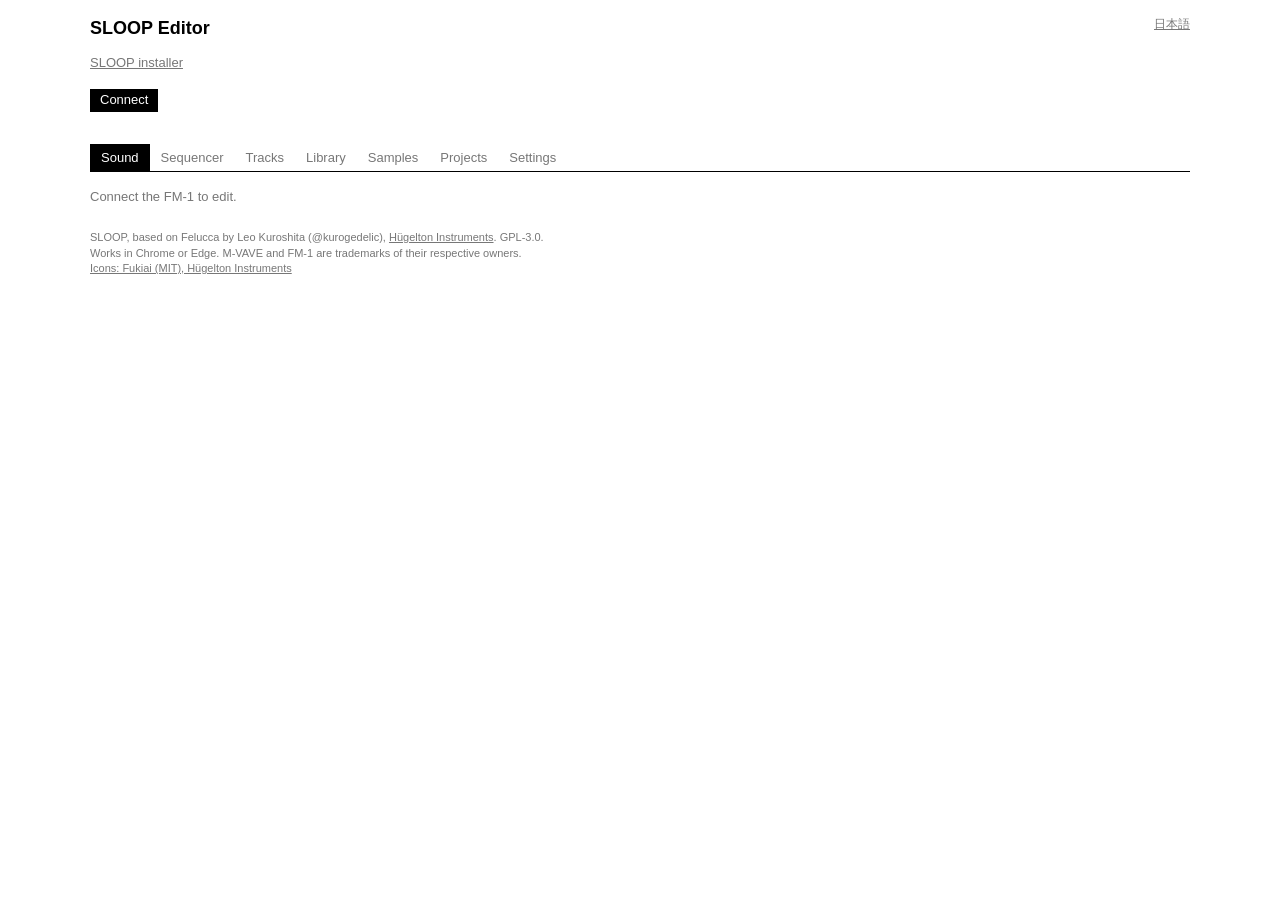
==== docs/webapp/editor/index.html @ 36a4def3 "Maqam: 24-tone pitch, 52 scales in four sets, step bends (on SLOOP 2.3) - pitch24.h: quarter-tone fl" ====
<!doctype html>
<!-- SPDX-License-Identifier: GPL-3.0-only
     Copyright (C) 2026 Leo Kuroshita (@kurogedelic), Hügelton Instruments -->
<!-- Felucca web editor. One file, no libraries. Protocol: EDITOR_PROTOCOL.md.
     Add ?mock=1 to the URL to use a built-in simulated device. -->
<html lang="ja">
<head>
<meta charset="utf-8">
<meta name="viewport" content="width=device-width, initial-scale=1">
<title>SLOOP Editor</title>
<style>
  /* Fukiai: Hügelton Instruments' icon font (MIT, FUKIAI-LICENSE.txt). Icons are text in .ic spans;
     they stay hidden until the face has loaded (html.fk), so a missing font never shows boxes. */
  @font-face { font-family: "Fukiai"; src: url("fukiai.ttf") format("truetype"); font-display: block; unicode-range: U+EA00-EB09; }
  :root { --bg: #fff; --fg: #000; --dim: #777; --line: #ccc; }
  @media (prefers-color-scheme: dark) {
    :root:not([data-theme="light"]) { --bg: #000; --fg: #fff; --dim: #888; --line: #444; }
  }
  :root[data-theme="dark"] { --bg: #000; --fg: #fff; --dim: #888; --line: #444; }
  html { color-scheme: light dark; }
  body { margin: 0; background: var(--bg); color: var(--fg);
         font: 13px/1.4 -apple-system, BlinkMacSystemFont, "Helvetica Neue", Arial, sans-serif;
         font-variant-numeric: tabular-nums; }
  main { max-width: 1100px; margin: 0 auto; padding: 16px; }
  h1 { font-size: 18px; font-weight: 600; margin: 0 0 8px; }
  h2 { font-size: 13px; font-weight: 600; margin: 0 0 4px; padding-bottom: 2px; border-bottom: 1px solid var(--fg); }
  h3 { font-size: 11px; font-weight: 400; color: var(--dim); margin: 4px 0 0; }
  a { color: inherit; }
  .lang { float: right; font-size: 12px; color: var(--dim); text-decoration: underline; background: none; padding: 0; }
  button { font: inherit; background: var(--fg); color: var(--bg); border: 0; padding: 2px 10px; cursor: pointer; }
  button:disabled { opacity: .3; cursor: default; }
  button.lang { color: var(--dim); background: none; }
  select, input[type=text], input[type=number], input[type=search] {
    font: inherit; color: var(--fg); background: var(--bg); border: 1px solid var(--line); padding: 1px 3px; border-radius: 0; }
  input[type=range] { width: 100%; margin: 0; accent-color: var(--fg); }
  input[type=checkbox] { accent-color: var(--fg); margin: 0; }
  .bar { display: flex; flex-wrap: wrap; gap: 6px 12px; align-items: center; margin: 0 0 8px; }
  .dim { color: var(--dim); }
  #status { min-height: 1.4em; }
  section { margin: 12px 0; }
  .groups { columns: 250px; column-gap: 20px; }
  .group { break-inside: avoid; margin: 0 0 12px; }
  .row { display: grid; grid-template-columns: 46px 1fr 70px; gap: 6px; align-items: center; min-height: 22px; }
  .row .v { text-align: right; white-space: nowrap; }
  .row select { width: 100%; }
  .browser { display: flex; flex-wrap: wrap; gap: 12px; align-items: flex-start; }
  .browser select[size] { min-width: 150px; }
  .slots { display: grid; grid-template-columns: auto auto auto auto; gap: 3px 8px; align-items: center; justify-content: start; }
  table { border-collapse: collapse; }
  th { font-weight: 400; color: var(--dim); text-align: left; padding: 0 6px 2px 0; }
  td { padding: 1px 6px 1px 0; }
  td.i { color: var(--dim); text-align: right; }
  #steps input[type=text] { width: 120px; }
  #steps input[type=number] { width: 48px; }
  #steps .bad { outline: 1px solid var(--fg); text-decoration: underline wavy; }
  #steps tr.off td { color: var(--dim); }
  .stepcols { columns: 470px; column-gap: 24px; }
  .stepcols table { break-inside: avoid; }
  @media (max-width: 600px) {
    .stepcols { columns: auto; overflow-x: auto; }
    #steps input[type=text] { width: 84px; }
    #steps input[type=number] { width: 42px; }
    #steps th, #steps td { padding-right: 3px; }
  }
  .smp { margin: 0 0 14px; padding: 6px 0 0; border-top: 1px solid var(--line); }
  .smp.over { outline: 1px solid var(--fg); outline-offset: 2px; }
  .smp .head { display: flex; flex-wrap: wrap; gap: 4px 12px; align-items: center; }
  .smp .head b { font-weight: 600; min-width: 40px; }
  .smp progress { width: 160px; height: 6px; accent-color: var(--fg); }
  .smp table { margin: 4px 0; }
  .smp input.name { width: 80px; text-transform: uppercase; }
  .smp input.root { width: 48px; }
  .smp .bad { text-decoration: underline wavy; }
  .chop canvas.wave { display: block; width: 100%; height: 150px; margin: 6px 0; border: 1px solid var(--line); cursor: default; touch-action: none; }
  .chop canvas.wave:focus { outline: 1px solid var(--fg); }
  .chop .head { margin: 3px 0; }
  .chop .sep { width: 8px; }
  .chop input.num { width: 56px; }
  .chop input[type=range] { width: 90px; accent-color: var(--fg); }
  .chop button.tap { min-width: 72px; }
  .chop .chops { display: flex; flex-wrap: wrap; gap: 3px; margin: 4px 0; }
  .chop .chip { background: none; color: var(--fg); border: 1px solid var(--line); padding: 1px 6px; }
  .chop .chip.on { background: var(--fg); color: var(--bg); }
  .chop .chip { display: inline-flex; align-items: center; gap: 3px; cursor: pointer; user-select: none; }
  .chop .chip input { margin: 0; accent-color: var(--fg); }
  .chop .chip.off { color: var(--dim); text-decoration: line-through; }
  .chop .chip.on input { accent-color: var(--bg); }
  .chop input.len { width: 160px; }
  .chop .selrow[hidden] { display: none; }
  footer { margin-top: 24px; font-size: 11px; color: var(--dim); }
  .row.pushed .v { font-weight: 600; }
  /* librarian: local library and the device's user bank side by side, stacked on a phone */
  .libcols { display: grid; grid-template-columns: repeat(auto-fit, minmax(min(100%, 340px), 1fr)); gap: 8px 24px; margin-top: 6px; }
  .libcols > div { min-width: 0; }
  .libcols .bar input[type=search] { flex: 1 1 120px; min-width: 0; }
  .list { height: 260px; overflow: auto; border: 1px solid var(--line); resize: vertical; }
  .list table { width: 100%; table-layout: fixed; }
  .list th { position: sticky; top: 0; background: var(--bg); padding: 1px 6px; }
  .list td { padding: 1px 6px; white-space: nowrap; overflow: hidden; text-overflow: ellipsis; }
  .list tr[data-id], .list tr[data-slot] { cursor: pointer; }
  .list tr.sel td { background: var(--fg); color: var(--bg); }
  .list tr.empty td { color: var(--dim); }
  .list tr.over td { outline: 1px dashed var(--fg); outline-offset: -1px; }
  .list.over { outline: 1px solid var(--fg); }
  .list .none { padding: 6px; color: var(--dim); }
  .list col.n { width: 40px; } .list col.e { width: 72px; } .list col.d { width: 78px; }
  .ic { font-family: "Fukiai"; font-style: normal; font-weight: 400; font-synthesis: none; line-height: 1; margin-right: .3em; }
  html:not(.fk) .ic { display: none; }
  /* wave choices: a page-drawn picker so the options can carry an icon (Chrome 135+); native menus get words only */
  @supports (appearance: base-select) {
    select.wave, select.wave::picker(select) { appearance: base-select; }
    select.wave { padding: 1px 3px; min-block-size: 0; border: 1px solid var(--line); border-radius: 0; background: var(--bg); color: var(--fg); }
    select.wave > button { font: inherit; background: none; color: inherit; padding: 0; text-align: start; }
    select.wave::picker(select) { border: 1px solid var(--line); background: var(--bg); color: var(--fg); padding: 0; }
    select.wave option { padding: 1px 6px; min-block-size: 0; }
    select.wave option:checked { font-weight: 600; }
    select.wave option:hover, select.wave option:focus-visible { background: var(--fg); color: var(--bg); }
    select.wave option::checkmark { display: none; }
  }
  /* tabs: a wrapping row of plain buttons, the open one inverted; header stays at the top on wide screens */
  .top { position: sticky; top: 0; z-index: 5; background: var(--bg); padding: 4px 0 0; }
  @media (max-width: 600px) { .top { position: static; } }
  .tabs { display: flex; flex-wrap: wrap; gap: 0; border-bottom: 1px solid var(--fg); margin: 6px 0 0; }
  .tabs button { background: none; color: var(--dim); padding: 4px 10px; border: 1px solid transparent; border-bottom: 0; white-space: nowrap; }
  .tabs button:hover { color: var(--fg); }
  .tabs button[aria-selected="true"] { background: var(--fg); color: var(--bg); }
  .trackbar { display: flex; flex-wrap: wrap; gap: 4px 8px; align-items: center; padding: 6px 0; border-bottom: 1px solid var(--line); }
  .seg { display: inline-flex; flex-wrap: wrap; }
  .seg button, button.tog { background: var(--bg); color: var(--fg); border: 1px solid var(--fg); padding: 1px 10px; }
  .seg button + button { border-left: 0; }
  .seg button[aria-pressed="true"], button.tog[aria-pressed="true"] { background: var(--fg); color: var(--bg); }
  .panel { margin: 12px 0; }
  .hint { margin: 16px 0; color: var(--dim); }
  /* sequencer: a step grid over the selected track (16 per row, 8 on a phone) */
  .grid { display: grid; grid-template-columns: repeat(16, minmax(0, 1fr)); gap: 2px; margin: 6px 0 12px; }
  @media (max-width: 600px) { .grid { grid-template-columns: repeat(8, minmax(0, 1fr)); } }
  .grid button { background: var(--bg); color: var(--fg); border: 1px solid var(--line); padding: 2px; min-width: 0; height: 52px;
                 display: flex; flex-direction: column; justify-content: flex-start; gap: 1px; text-align: left; overflow: hidden; font-size: 10px; line-height: 1.15; }
  .grid button .n { color: var(--dim); }
  .grid button .x { overflow: hidden; overflow-wrap: anywhere; flex: 1; }
  .grid button.on { background: var(--fg); color: var(--bg); border-color: var(--fg); }
  .grid button.on .n { color: inherit; opacity: .6; }
  .grid button.acc .x { font-weight: 700; }
  .grid button.tie { border-style: dashed; border-color: var(--fg); }
  .grid button.beat { border-left-color: var(--fg); }
  #steps tr.hl td { outline: 1px solid var(--fg); }
  /* v5: the drum track as 16 lanes x LEN steps; a hit's level by its shade, its ratchet as a number */
  .dgrid { display: grid; gap: 1px; margin: 6px 0 12px; overflow-x: auto; }
  .dgrid .ln { font-size: 10px; color: var(--dim); white-space: nowrap; padding-right: 6px; align-self: center; }
  .dgrid .hd { font-size: 9px; color: var(--dim); }
  .dgrid .gap { grid-column: 1 / -1; height: 8px; }
  .dgrid button { background: var(--bg); color: var(--bg); border: 1px solid var(--line); padding: 0; min-width: 16px; height: 18px;
                  font-size: 9px; line-height: 1; font-weight: 700; }
  .dgrid button.beat { border-left-color: var(--fg); }
  .dgrid button.on { background: var(--fg); border-color: var(--fg); opacity: .85; }
  .dgrid button.on.l1 { opacity: .3; }
  .dgrid button.on.l2 { opacity: .6; }
  .dgrid button.on.l3 { opacity: 1; box-shadow: 0 0 0 1px var(--fg); }
  .strip .solo { font-size: 11px; font-weight: 600; visibility: hidden; }
  .strip .solo.on { visibility: visible; }
  /* mixer: four channel strips as on the device's TRACKS page */
  .mixer { display: grid; grid-template-columns: repeat(4, minmax(0, 1fr)); gap: 8px; max-width: 640px; margin: 6px 0; }
  .strip { border: 1px solid var(--line); padding: 6px 4px; display: flex; flex-direction: column; align-items: center; gap: 6px; min-width: 0; }
  .strip.sel { border-color: var(--fg); box-shadow: inset 0 0 0 1px var(--fg); }
  .strip .num { font-size: 18px; font-weight: 600; line-height: 1; }
  .strip .snd { font-size: 11px; line-height: 1.3; width: 100%; text-align: center; overflow-wrap: anywhere; min-height: 2.6em; }
  .strip .rec { font-size: 11px; color: var(--dim); }
  .strip .rec.on { color: var(--fg); font-weight: 600; }
  .strip .rec:not(.on) .ic { visibility: hidden; }
  .strip input.fader { writing-mode: vertical-lr; direction: rtl; width: 28px; height: 150px; }
  .strip .v { font-size: 11px; white-space: nowrap; }
  .strip .pan { width: 100%; }
  .strip.muted .fader, .strip.muted .lv { opacity: .35; }
  .strip button { width: 100%; padding: 1px 2px; white-space: nowrap; overflow: hidden; text-overflow: ellipsis; }
  .strip button.selb:disabled { opacity: 1; background: none; color: var(--dim); }
  #sysinfo th { padding-right: 16px; }
  [hidden] { display: none !important; }
</style>
</head>
<body>
<main>
  <button class="lang" id="lang"></button>
  <h1>SLOOP Editor</h1>
  <p class="dim"><a href="../installer/" style="color:inherit" data-t="installer"></a></p>
  <!-- always visible: connection, version, sync mode, the tabs and (Sound / Sequencer / Tracks) the track selector -->
  <header class="top">
    <div class="bar">
      <button id="connect" data-t="connect" data-ic="port_usb_c"></button>
      <span id="version" class="dim"></span>
      <span id="live" class="dim"></span>
      <span id="mock" class="dim" hidden data-t="mock"></span>
    </div>
    <div id="status"></div>
    <nav class="tabs" id="tabs" role="tablist">
      <button role="tab" data-tab="sound" data-t="sound" data-ic="symbol_audio"></button>
      <button role="tab" data-tab="sequencer" data-t="tabSeq" data-ic="symbol_grid"></button>
      <button role="tab" data-tab="tracks" data-t="tabTracks" data-ic="ui_slider_vertical"></button>
      <button role="tab" data-tab="library" data-t="library" data-ic="symbol_books"></button>
      <button role="tab" data-tab="samples" data-t="samples" data-ic="symbol_waves"></button>
      <button role="tab" data-tab="projects" data-t="projects" data-ic="symbol_folder"></button>
      <button role="tab" data-tab="settings" data-t="tabSettings" data-ic="symbol_cog"></button>
    </nav>
    <div class="trackbar" id="trackbar" hidden><span class="dim" data-t="track"></span><span class="seg" id="trackbtns" role="group"></span></div>
  </header>
  <p class="hint" id="hint" hidden></p>

  <section class="panel" id="p-sound" data-tab="sound" data-dev hidden>
    <div class="browser" id="browser">
      <label><span data-t="engine"></span><br><select id="engine"></select></label>
      <label><span data-t="presets"></span><br><select id="preset" size="8"></select></label>
      <div>
        <p class="bar"><button id="init" data-t="initSound"></button>
          <button id="factlib" data-t="factoryToLib" data-ic="symbol_folder"></button></p>
        <p class="bar"><button id="savefile" data-t="saveFile" data-ic="symbol_download"></button>
          <button id="loadfile" data-t="loadFile" data-ic="symbol_upload"></button>
          <input type="file" id="file" accept=".json,application/json" hidden></p>
      </div>
    </div>
    <p class="dim" id="drumnote" data-t="drumNote" hidden></p>
    <p class="dim" id="ctlhelp" data-t="ctlHelp"></p>
    <div class="groups" id="groups"></div>
  </section>

  <section class="panel" id="p-sequencer" data-tab="sequencer" data-dev hidden>
    <div class="groups" id="seqgroups"></div>
    <div id="steps">
      <h2 data-t="steps" data-ic="note_eight"></h2>
      <p class="bar"><button id="reloadsteps" data-t="reload" data-ic="control_arrow_loop"></button>
        <button id="clearseq" data-t="clearSeq" data-ic="symbol_trash"></button>
        <span class="dim" id="noteshelp"></span></p>
      <div class="bar" id="drumbar" hidden></div>
      <div class="dgrid" id="drumgrid" hidden></div>
      <div class="grid" id="stepgrid"></div>
      <div class="stepcols" id="steptables"></div>
    </div>
  </section>

  <section class="panel" id="p-tracks" data-tab="tracks" data-dev hidden>
    <h2 data-t="mixer" data-ic="ui_slider_vertical"></h2>
    <div class="mixer" id="mixer"></div>
    <p class="dim" data-t="mixHelp"></p>
  </section>

  <!-- works without a device too (the device bank shows while connected) -->
  <section class="panel" id="p-library" data-tab="library" hidden>
    <div class="libcols" id="libsec">
      <div id="libpane">
        <h2 data-t="library" data-ic="symbol_books"></h2>
        <div class="bar">
          <input type="search" id="libq" spellcheck="false">
          <select id="libeng"></select>
          <select id="libtag"></select>
          <select id="libsort"></select>
        </div>
        <div class="list" id="liblist"></div>
        <p class="bar" style="margin-top:6px">
          <button id="libaud" data-t="audition" data-ic="symbol_audio"></button>
          <button id="libput" data-t="toSlot" data-ic="symbol_upload"></button>
          <button id="libren" data-t="rename"></button>
          <button id="libtags" data-t="tags"></button>
          <button id="libdup" data-t="duplicate"></button>
          <button id="libdel" data-t="delete" data-ic="symbol_trash"></button>
          <button id="libexp1" data-t="exportPatch" data-ic="symbol_download"></button>
        </p>
        <p class="bar">
          <button id="libsave" data-t="saveToLib" data-ic="port_disk"></button>
          <button id="libimport" data-t="import" data-ic="symbol_upload"></button>
          <button id="libexport" data-t="exportLib" data-ic="symbol_download"></button>
          <input type="file" id="libfile" accept=".json,application/json" multiple hidden>
          <span class="dim" id="libcount"></span>
        </p>
      </div>
      <div>
        <h2 data-t="bank" data-ic="port_disk"></h2>
        <p class="dim" id="bankhint"></p>
        <div id="bankpane" hidden>
          <div class="bar"><b id="bankhead"></b></div>
          <div class="list" id="banklist"></div>
          <p class="bar" style="margin-top:6px">
            <button id="bkload" data-t="bankLoad" data-ic="symbol_folder_open"></button>
            <button id="bkstore" data-t="bankStore" data-ic="port_disk"></button>
            <button id="bkget" data-t="bankGet" data-ic="symbol_download"></button>
            <button id="bkerase" data-t="erase" data-ic="symbol_trash"></button>
          </p>
          <p class="bar">
            <button id="bkrefresh" data-t="reload" data-ic="control_arrow_loop"></button>
            <button id="bkexport" data-t="exportBank" data-ic="symbol_download"></button>
            <span class="dim" data-t="dndHelp"></span>
          </p>
        </div>
      </div>
    </div>
  </section>

  <section class="panel" id="p-samples" data-tab="samples" data-dev hidden>
    <h2 data-t="samples" data-ic="symbol_waves"></h2>
    <p class="dim" data-t="smpHelp"></p>
    <div class="smp chop" id="chop"></div>
    <div id="smpslots"></div>
  </section>

  <section class="panel" id="p-projects" data-tab="projects" data-dev hidden>
    <h2 data-t="projects" data-ic="symbol_folder"></h2>
    <p class="dim" data-t="projHelp"></p>
    <div class="slots" id="slots"></div>
    <div class="group" id="bkgroup" style="margin-top:16px" hidden>
      <h2 data-t="bkTitle" data-ic="port_disk"></h2>
      <p class="dim" data-t="bkHelp"></p>
      <p><button id="bk-save" data-t="bkSave"></button> <button id="bk-load" data-t="bkLoad"></button>
        <input id="bk-file" type="file" accept=".json,application/json" hidden></p>
      <progress id="bk-prog" max="1" value="0" hidden></progress>
    </div>
  </section>

  <section class="panel" id="p-settings" data-tab="settings" data-dev hidden>
    <div class="groups" id="setgroups"></div>
    <div class="group" style="margin-top:12px">
      <h2 data-t="system" data-ic="symbol_cog"></h2>
      <table id="sysinfo"></table>
    </div>
  </section>

  <footer>SLOOP, based on Felucca by Leo Kuroshita (@kurogedelic), <a href="https://hugelton.com" target="_blank" rel="noopener">Hügelton Instruments</a>. GPL-3.0.<br>
    <span data-t="foot"></span> M-VAVE and FM-1 are trademarks of their respective owners.<br>
    <a href="FUKIAI-LICENSE.txt" data-t="iconsCredit"></a></footer>
</main>
<script>
"use strict";
/*PROTO-BEGIN*/
/* ---------------------------------------------------------------- protocol --- */
const HDR = [0x7D, 0x46, 0x4C];
const CMD = { INFO: 1, GET: 2, SET: 3, DUMP: 4, DESC: 5, STEP_GET: 6, STEP_SET: 7, PRESET: 8, PROJECT: 9, NAMES: 10,
  SMP_BEGIN: 11, SMP_WRITE: 12, SMP_END: 13, SMP_ERASE: 14, SMP_INFO: 15,
  UP_LIST: 16, UP_GET: 17, UP_PUT: 18, UP_STORE: 19, UP_LOAD: 20, UP_ERASE: 21,
  WATCH: 22, CHANGED: 23, RELOAD: 24, PING: 25, STEP_CHANGED: 26,
  TRACK: 27, TRACK_MIX: 28, TRACK_DUMP: 29, TRACK_STEP: 30,
  TRACK_PARAM: 31, TRACK_CHANGED: 32,
  DRUM_STEP: 33,
  BK_LIST: 34, BK_GET: 35, BK_PUT: 36 };              /* v6: backup / restore */
/* frames the device sends on its own (while WATCH is on); never replies */
const PUSH = new Set([CMD.CHANGED, CMD.RELOAD, CMD.STEP_CHANGED, CMD.TRACK_CHANGED]);
/* user preset bank: name 1..12 printable ASCII, a 16-step pattern of (note, flags 1 acc 2 slide 4 tie) */
const UP = { NAME_MAX: 12, PAT: 16, LIST_MAX: 16 };
const F = { INT: 0, PCT: 1, BIPCT: 2, TIME: 3, LFOHZ: 4, CUTOFF: 5, DB: 6, SEMI: 7, ENUM: 8, BPM: 9, NOTE: 10, ONOFF: 11, OCT: 12, STEPS: 13,
  SWING: 14, FILT: 15 };
/* v5 (SLOOP 2.0): the drum track's 16 sounds (firmware drums.c LANE_NOTE / LANE_NAME), one per white key
   F3..G5; a hit has a level (NORM, GHOST, SOFT, HARD: OCT- / OCT+ held on the device) and a ratchet x1..x4 */
const DRUM_LANES = [[36, "KICK"], [35, "KICK 2"], [38, "SNARE"], [39, "CLAP"], [42, "HAT"], [46, "OPEN HAT"], [44, "PEDAL"], [37, "RIM"],
  [40, "SNARE 2"], [43, "LOW TOM"], [48, "HI TOM"], [49, "CRASH"], [51, "RIDE"], [70, "SHAKER"], [63, "CONGA"], [56, "COWBELL"]];
const LV_NAMES = ["NORM", "GHOST", "SOFT", "HARD"];
const LV_ORDER = [1, 2, 0, 3];                       /* by loudness: GHOST SOFT NORM HARD (as the device's LEVEL knob) */
/* an empty drum step: no lane on */
const emptyDrum = () => ({ on: 0, lvl: new Array(16).fill(0), rat: new Array(16).fill(0) });

const v14enc = (v) => { const u = Math.max(-8192, Math.min(8191, Math.round(v))) + 8192; return [u & 0x7F, (u >> 7) & 0x7F]; };
const v14dec = (lo, hi) => (lo | (hi << 7)) - 8192;
function strEnc(s) { const a = []; for (const c of String(s)) a.push(c.charCodeAt(0) & 0x7F); a.push(0); return a; }

/* only ever builds F0 7D 46 4C ... F7 */
function frame(cmd, args = []) {
  for (const b of args) if (!(Number.isInteger(b) && b >= 0 && b <= 0x7F)) throw new Error("bad data byte " + b);
  return [0xF0, ...HDR, cmd & 0x7F, ...args, 0xF7];
}
/* -> {cmd, a} or null when it is not an editor frame */
function unframe(d) {
  if (!d || d.length < 6 || d[0] !== 0xF0 || d[d.length - 1] !== 0xF7) return null;
  if (d[1] !== HDR[0] || d[2] !== HDR[1] || d[3] !== HDR[2]) return null;
  return { cmd: d[4], a: Array.from(d.slice(5, d.length - 1)) };
}

class Reader {
  constructor(a) { this.a = a; this.i = 0; }
  b() { if (this.i >= this.a.length) throw new Error("short reply"); return this.a[this.i++]; }
  v() { const lo = this.b(); return v14dec(lo, this.b()); }
  s() { let s = ""; for (;;) { const c = this.b(); if (!c) return s; s += String.fromCharCode(c); } }
}

/* v5 steps end with level / ratchet (2 bits per note, 7-bit bytes: lvl, hi (bit 0 lvl, bit 1 rat), rat) */
function stepExt(r, a, o) {
  if (r.i + 3 <= a.length) {
    const lo = r.b(), hi = r.b(), rt = r.b();
    o.lvl = lo | ((hi & 1) << 7);
    o.rat = rt | (((hi >> 1) & 1) << 7);
  }
  /* v7: qbits (bit k = note k is +50 c: stored as note | NOTE_Q) and cents + 64 (the step's bend) */
  if (r.i + 2 <= a.length) {
    const q = r.b(), c = r.b();
    for (let k = 0; k < 4; k++) if ((q >> k) & 1) o.notes[k] |= NOTE_Q;
    o.cents = Math.max(-63, Math.min(63, c - 64));
    o.v7 = true;
  }
  return o;
}

const parse = {
  [CMD.INFO](a) {
    const r = new Reader(a);
    const o = { version: r.s(), nengines: r.b(), pcount: r.b(), gcount: r.b(), nstep: r.b(), pe0: r.b(), engines: [] };
    for (let i = 0; i < o.nengines; i++) o.engines.push(r.s());
    o.ntrk = r.i < a.length ? r.b() : 0;             /* v3: tracks (0 = older firmware, one instrument) */
    o.proto = r.i < a.length ? r.b() : 0;            /* v5: the protocol version (0 = older firmware) */
    return o;
  },
  [CMD.GET](a) { const r = new Reader(a); return { scope: r.b(), id: r.b(), value: r.v() }; },
  [CMD.SET](a) { return parse[CMD.GET](a); },
  /* needs the counts from INFO */
  [CMD.DUMP](a, info) {
    const r = new Reader(a);
    const o = { engine: r.b(), preset: r.b(), p: [], g: [] };
    for (let i = 0; i < info.pcount; i++) o.p.push(r.v());
    for (let i = 0; i < info.gcount; i++) o.g.push(r.v());
    return o;
  },
  [CMD.DESC](a) {
    const r = new Reader(a);
    const o = { scope: r.b(), id: r.b(), fmt: r.b(), min: r.v(), max: r.v(), def: r.v(), label: r.s(), unit: r.s(), names: [] };
    if (o.fmt === F.ENUM) for (let i = 0; i <= o.max - o.min && i < 64 && r.i < a.length; i++) o.names.push(r.s());
    return o;
  },
  [CMD.STEP_GET](a) {
    const r = new Reader(a);
    const o = { index: r.b(), n: r.b(), notes: [r.b(), r.b(), r.b(), r.b()], time: r.b(), flags: r.b(), vel: r.b() };
    return stepExt(r, a, o);
  },
  [CMD.STEP_SET](a) { return parse[CMD.STEP_GET](a); },
  [CMD.PRESET](a) { const r = new Reader(a); return { engine: r.b(), preset: r.b() }; },
  [CMD.PROJECT](a) { const r = new Reader(a); return { op: r.b(), slot: r.b(), used: r.b(), busy: a.length > 3 && a[3] === 1 }; },
  [CMD.NAMES](a) {
    const r = new Reader(a);
    const o = { engine: r.b(), names: [] };
    const n = r.b();
    for (let i = 0; i < n; i++) o.names.push(r.s());
    o.titles = [];
    try { o.titles.push(r.s(), r.s()); } catch (e) { o.titles = []; }   /* older firmware: no page titles */
    return o;
  },
  [CMD.SMP_BEGIN](a) { const r = new Reader(a); return { slot: r.b(), rc: r.b() }; },
  [CMD.SMP_WRITE](a) { const r = new Reader(a); return { slot: r.b(), offset: r.b() | (r.b() << 7) | (r.b() << 14), rc: r.b() }; },
  [CMD.SMP_END](a) { return parse[CMD.SMP_BEGIN](a); },
  [CMD.SMP_ERASE](a) { return parse[CMD.SMP_BEGIN](a); },
  [CMD.SMP_INFO](a) {
    const r = new Reader(a);
    const o = { nslots: r.b(), slotKiB: r.b(), slots: [] };
    for (let i = 0; i < o.nslots; i++) o.slots.push({ zones: r.b(), name: r.s(), kib: r.b() });
    return o;
  },
  [CMD.UP_LIST](a) {
    const r = new Reader(a);
    const o = { start: r.b(), count: r.b(), total: r.b(), slots: [] };
    for (let i = 0; i < o.count; i++) o.slots.push({ slot: o.start + i, used: r.b(), engine: r.b(), name: r.s() });
    return o;
  },
  /* needs P_COUNT from INFO */
  [CMD.UP_GET](a, info) {
    const r = new Reader(a);
    const o = { slot: r.b(), used: r.b(), engine: r.b(), name: r.s(), p: [], pattern: [] };
    for (let i = 0; i < info.pcount; i++) o.p.push(r.v());
    for (let i = 0; i < UP.PAT; i++) o.pattern.push([r.b(), r.b()]);
    if (r.i + 3 <= a.length) {                       /* v7: the 16-bit quarter-tone mask, 7 bits a byte, LSB first */
      const m = r.b() | (r.b() << 7) | (r.b() << 14);
      for (let i = 0; i < UP.PAT; i++) if ((m >> i) & 1) o.pattern[i][0] |= NOTE_Q;
    }
    return o;
  },
  [CMD.UP_PUT](a) { return parse[CMD.SMP_BEGIN](a); },
  [CMD.UP_STORE](a) { return parse[CMD.SMP_BEGIN](a); },
  [CMD.UP_LOAD](a) { return parse[CMD.SMP_BEGIN](a); },
  [CMD.UP_ERASE](a) { return parse[CMD.SMP_BEGIN](a); },
  [CMD.WATCH](a) { return { on: new Reader(a).b() }; },
  [CMD.CHANGED](a) { return parse[CMD.GET](a); },
  [CMD.RELOAD](a) { const r = new Reader(a); return { engine: r.b(), preset: r.b(), track: r.i < a.length ? r.b() : 0 }; },
  [CMD.PING](a) { return {}; },
  [CMD.STEP_CHANGED](a) { const r = new Reader(a); return { index: r.b(), track: r.i < a.length ? r.b() : 0 }; },
  /* v3: tracks. engine === NENGINES: the drum track */
  [CMD.TRACK](a) {
    const r = new Reader(a);
    const o = { sel: r.b(), ntrk: r.b(), tracks: [] };
    for (let i = 0; i < o.ntrk; i++) o.tracks.push({ engine: r.b(), preset: r.b(), level: r.v(), mute: r.b(), armed: r.b() });
    o.solo = r.i < a.length ? r.b() : 0;             /* v5: the tracks soloed (bit per track) */
    return o;
  },
  [CMD.TRACK_MIX](a) { const r = new Reader(a); return { track: r.b(), level: r.v(), mute: r.b() }; },
  [CMD.TRACK_DUMP](a, info) {
    const r = new Reader(a);
    const o = { track: r.b(), engine: r.b(), preset: r.b(), p: [] };
    for (let i = 0; i < info.pcount; i++) o.p.push(r.v());
    return o;
  },
  [CMD.TRACK_STEP](a) {
    const r = new Reader(a);
    return stepExt(r, a, { track: r.b(), index: r.b(), n: r.b(), notes: [r.b(), r.b(), r.b(), r.b()], time: r.b(), flags: r.b(), vel: r.b() });
  },
  /* v6: backup. LIST: rc, then per object id, length, CRC-32 (5 x 7 bit each) */
  [CMD.BK_LIST](a) {
    const r = new Reader(a), rc = r.b(), n = r.b(), items = [];
    for (let i = 0; i < n; i++) items.push({ id: r.b(), len: u35dec(r), crc: u35dec(r) >>> 0 });
    return { rc, items };
  },
  [CMD.BK_GET](a) {
    const r = new Reader(a), id = r.b(), rc = r.b(), off = u35dec(r), count = r.b() | (r.b() << 7);
    return { id, rc, off, count, data: unpack7(a.slice(r.i)) };
  },
  [CMD.BK_PUT](a) { const r = new Reader(a); return { op: r.b(), id: r.b(), rc: r.b() }; },
  /* v5: the drum track's step: the lanes on (16 bits), their levels and ratchets (2 bits each) */
  [CMD.DRUM_STEP](a) {
    const r = new Reader(a);
    const o = { index: r.b(), on: r.b() | (r.b() << 7) | ((r.b() & 3) << 14), lvl: [], rat: [] };
    let lv = 0, rt = 0;
    for (let k = 0; k < 5; k++) lv += r.b() * 2 ** (7 * k);
    for (let k = 0; k < 5; k++) rt += r.b() * 2 ** (7 * k);
    for (let l = 0; l < 16; l++) {
      const on = (o.on >> l) & 1;
      o.lvl.push(on ? Math.floor(lv / 4 ** l) % 4 : 0);
      o.rat.push(on ? Math.floor(rt / 4 ** l) % 4 : 0);
    }
    return o;
  },
  /* v4: a parameter of any track (the selection stays), and its push for a track that is not selected */
  [CMD.TRACK_PARAM](a) { const r = new Reader(a); return { track: r.b(), id: r.b(), value: r.v() }; },
  [CMD.TRACK_CHANGED](a) { return parse[CMD.TRACK_PARAM](a); },
};

/* a name the device accepts: printable ASCII, 1..12 characters */
function upName(s) { return String(s ?? "").replace(/[^\x20-\x7E]/g, "").trim().slice(0, UP.NAME_MAX) || "PATCH"; }

const req = {
  info: () => [CMD.INFO, []],
  get: (scope, id) => [CMD.GET, [scope, id]],
  set: (scope, id, v) => [CMD.SET, [scope, id, ...v14enc(v)]],
  dump: () => [CMD.DUMP, []],
  desc: (scope, id) => [CMD.DESC, [scope, id]],
  stepGet: (i) => [CMD.STEP_GET, [i]],
  stepSet: (i, st) => {
    const n = Math.max(0, Math.min(4, st.n | 0));
    const notes = [0, 1, 2, 3].map((k) => (st.notes[k] | 0) & 0x7F);
    let ext = st.lvl == null && st.rat == null && !st.v7 ? []   /* v5: level / ratchet kept (older firmware ignores them) */
      : [(st.lvl | 0) & 0x7F, (((st.lvl | 0) >> 7) & 1) | ((((st.rat | 0) >> 7) & 1) << 1), (st.rat | 0) & 0x7F];
    /* v7 (st.v7 set when INFO proto >= 7): qbits from bit 7 of each note, cents + 64 (-63..+63) */
    if (st.v7) ext = ext.concat([[0, 1, 2, 3].reduce((q, k) => q | (((st.notes[k] | 0) >> 7 & 1) << k), 0),
      64 + Math.max(-63, Math.min(63, st.cents | 0))]);
    return [CMD.STEP_SET, [i, n, ...notes, Math.max(0, Math.min(2, st.time | 0)), st.flags & 3, (st.vel | 0) & 0x7F, ...ext]];
  },
  /* v5: get (d == null) or set the drum track's step i: {on: 16 bits, lvl[16], rat[16]} */
  drumStep: (i, d) => {
    if (!d) return [CMD.DRUM_STEP, [i & 0x7F]];
    let lv = 0, rt = 0;
    for (let l = 0; l < 16; l++) if ((d.on >> l) & 1) { lv += ((d.lvl[l] | 0) & 3) * 4 ** l; rt += ((d.rat[l] | 0) & 3) * 4 ** l; }
    const g7 = (x, n) => Array.from({ length: n }, (_, k) => Math.floor(x / 2 ** (7 * k)) & 0x7F);
    return [CMD.DRUM_STEP, [i & 0x7F, ...g7(d.on & 0xFFFF, 3), ...g7(lv, 5), ...g7(rt, 5)]];
  },
  preset: (e, p) => [CMD.PRESET, [e & 0x7F, p & 0x7F]],
  project: (op, slot) => { if (![0, 1, 2].includes(op)) throw new Error("bad PROJECT op"); return [CMD.PROJECT, [op, slot & 3]]; },   /* 0 load, 1 save, 2 query */
  names: (e) => [CMD.NAMES, [e & 0x7F]],
  smpBegin: (s) => [CMD.SMP_BEGIN, [s & 0x7F]],
  smpWrite: (s, off, bytes) => [CMD.SMP_WRITE, [s & 0x7F, off & 0x7F, (off >> 7) & 0x7F, (off >> 14) & 0x7F, ...pack7(bytes)]],
  smpEnd: (s, hdr) => [CMD.SMP_END, [s & 0x7F, ...pack7(hdr)]],
  smpErase: (s) => [CMD.SMP_ERASE, [s & 0x7F]],
  smpInfo: () => [CMD.SMP_INFO, []],
  upList: (start, count) => [CMD.UP_LIST, [start & 0x7F, Math.max(1, Math.min(UP.LIST_MAX, count | 0))]],
  upGet: (s) => [CMD.UP_GET, [s & 0x7F]],
  /* patch: {engine, name, p: P_COUNT values, pattern: 16 x [note, flags]} */
  upPut: (s, pt) => [CMD.UP_PUT, [s & 0x7F, pt.engine & 0x7F, ...strEnc(upName(pt.name)), ...pt.p.flatMap((v) => v14enc(v ?? 0)),
    ...Array.from({ length: UP.PAT }, (_, i) => { const x = (pt.pattern || [])[i] || [0, 0]; return [x[0] & 0x7F, x[1] & 7]; }).flat(),
    ...upQmask(pt.pattern)]],
  upStore: (s, name) => [CMD.UP_STORE, [s & 0x7F, ...strEnc(name ? upName(name) : "")]],   /* "": the device names it ("ANALOG 07") */
  upLoad: (s) => [CMD.UP_LOAD, [s & 0x7F]],
  upErase: (s) => [CMD.UP_ERASE, [s & 0x7F]],
  /* on: 1 = pushes; 3 = also TRACK_CHANGED (v4 firmware answers 3, older firmware 1) */
  watch: (on) => [CMD.WATCH, [on === 3 ? 3 : on ? 1 : 0]],
  ping: () => [CMD.PING, []],
  /* v3: tracks 0..3 (3 = drums) */
  track: (sel) => [CMD.TRACK, sel == null ? [] : [sel & 0x7F]],
  trackMix: (tr, level, mute) => [CMD.TRACK_MIX, level == null ? [tr & 0x7F] : [tr & 0x7F, ...v14enc(level), mute ? 1 : 0]],
  trackDump: (tr) => [CMD.TRACK_DUMP, [tr & 0x7F]],
  trackStep: (tr, i, st) => [CMD.TRACK_STEP, st ? [tr & 0x7F, ...req.stepSet(i, st)[1]] : [tr & 0x7F, i & 0x7F]],
  /* v4: get (v == null) or set parameter id (P_*) of track tr, clamped as SET */
  trackParam: (tr, id, v) => [CMD.TRACK_PARAM, v == null ? [tr & 0x7F, id & 0x7F] : [tr & 0x7F, id & 0x7F, ...v14enc(v)]],
  /* v6: backup / restore */
  bkList: () => [CMD.BK_LIST, []],
  bkGet: (id, off, n) => [CMD.BK_GET, [id & 0x7F, ...u35enc(off), n & 0x7F, (n >> 7) & 0x7F]],
  bkBegin: (id, len, crc) => [CMD.BK_PUT, [0, id & 0x7F, ...u35enc(len), ...u35enc(crc)]],
  bkData: (id, off, bytes) => [CMD.BK_PUT, [1, id & 0x7F, ...u35enc(off), ...pack7(bytes)]],
  bkCommit: (id) => [CMD.BK_PUT, [2, id & 0x7F]],
  bkAbort: (id) => [CMD.BK_PUT, [3, id & 0x7F]],
};

/* which reply belongs to which request (the device echoes these) */
function replyMatches(cmd, args, a) {
  switch (cmd) {
    case CMD.GET: case CMD.SET: case CMD.DESC: return a[0] === args[0] && a[1] === args[1];
    case CMD.STEP_GET: case CMD.STEP_SET: case CMD.NAMES:
    case CMD.SMP_BEGIN: case CMD.SMP_END: case CMD.SMP_ERASE: return a[0] === args[0];
    case CMD.SMP_WRITE: return a[0] === args[0] && a[1] === args[1] && a[2] === args[2] && a[3] === args[3];
    case CMD.PROJECT: return a[0] === args[0] && a[1] === args[1];
    case CMD.UP_LIST: case CMD.UP_GET: case CMD.UP_PUT: case CMD.UP_STORE: case CMD.UP_LOAD: case CMD.UP_ERASE:
    case CMD.TRACK_MIX: case CMD.TRACK_DUMP: case CMD.DRUM_STEP: return a[0] === args[0];
    case CMD.WATCH: return (a[0] & 1) === (args[0] & 1);   /* bit 1: v4 firmware only */
    case CMD.TRACK_STEP: case CMD.TRACK_PARAM: return a[0] === args[0] && a[1] === args[1];
    case CMD.BK_GET: return a[0] === args[0] && [0, 1, 2, 3, 4].every((k) => a[2 + k] === args[1 + k]);
    case CMD.BK_PUT: return a[0] === args[0] && a[1] === args[1];
    default: return true;
  }
}

/* strict request/response: one frame in flight, the rest queued. Push frames (CHANGED, RELOAD,
   STEP_CHANGED) can come at any time, also between a request and its reply: they go to onPush. */
class Link {
  constructor(send, opts = {}) {
    this.sendRaw = send;
    this.q = [];
    this.cur = null;
    this.closed = false;
    this.lastSent = 0;                              /* Date.now() of the last frame sent (WATCH keep-alive) */
    this.timeout = opts.timeout || 300;
    this.onUnknown = opts.onUnknown || (() => {});
    this.onTimeout = opts.onTimeout || (() => {});
    this.onPush = opts.onPush || (() => {});
    this.onGap = opts.onGap || (() => {});         /* (ms) nothing was sent for that long (WATCH may have ended) */
  }
  get idle() { return !this.cur && !this.q.length; }
  hasQueued(key) { return this.q.some((r) => r.key === key); }
  /* r = [cmd, args]; opt: {timeout, retries, key (coalesce queued requests: the latest args win), front,
     quiet (a timeout is expected: no onTimeout)} */
  request(r, opt = {}) {
    if (this.closed) return Promise.reject(new Error("closed"));
    const [cmd, args] = r;
    if (opt.key) {
      const old = this.q.find((x) => x.key === opt.key);
      if (old) { old.cmd = cmd; old.args = args; return old.promise; }
    }
    let res, rej;
    const promise = new Promise((a, b) => { res = a; rej = b; });
    const item = { cmd, args, key: opt.key, res, rej, promise, quiet: !!opt.quiet,
      timeout: opt.timeout || this.timeout, retries: opt.retries ?? 1 };
    if (opt.front) this.q.unshift(item); else this.q.push(item);
    this.pump();
    return promise;
  }
  pump() {
    if (this.cur || this.closed || !this.q.length) return;
    this.cur = this.q.shift();
    this.fire();
  }
  fire() {
    const c = this.cur;
    const now = Date.now();
    if (this.lastSent && now - this.lastSent > 2500) this.onGap(now - this.lastSent);
    this.lastSent = now;
    try { this.sendRaw(frame(c.cmd, c.args)); } catch (e) { this.finish(null, e); return; }
    c.timer = setTimeout(() => {
      if (this.cur !== c) return;
      if (c.retries-- > 0) { this.fire(); return; }
      if (!c.quiet) this.onTimeout(c.cmd);
      this.finish(null, new Error("timeout (cmd " + c.cmd + ")"));
    }, c.timeout);
  }
  finish(val, err) {
    const c = this.cur;
    if (!c) return;
    clearTimeout(c.timer);
    this.cur = null;
    if (err) c.rej(err); else c.res(val);
    this.pump();
  }
  /* raw incoming MIDI bytes */
  receive(data) {
    const f = unframe(data);
    if (!f) return;                                  /* not ours (notes, clock, other SysEx) */
    if (PUSH.has(f.cmd)) { this.onPush(f); return; }
    const c = this.cur;
    if (!c || f.cmd !== c.cmd || !replyMatches(c.cmd, c.args, f.a)) { this.onUnknown(f); return; }
    this.finish(f.a);
  }
  close() {
    this.closed = true;
    const all = (this.cur ? [this.cur] : []).concat(this.q);
    if (this.cur) clearTimeout(this.cur.timer);
    this.cur = null;
    this.q = [];
    for (const r of all) r.rej(new Error("closed"));
  }
}

/* ------------------------------------------------------------- formatting --- */
const NOTE_NAMES = ["C", "C#", "D", "D#", "E", "F", "F#", "G", "G#", "A", "A#", "B"];
/* the 24 quarter-tone names from C, as the firmware's N_NOTE24 (pitch24.h): 'd' half-flat, '+' half-sharp */
const NOTE_NAMES24 = ["C", "C+", "C#", "Dd", "D", "D+", "D#", "Ed", "E", "Fd", "F", "F+",
  "F#", "Gd", "G", "G+", "G#", "Ad", "A", "A+", "A#", "Bd", "B", "Cd"];
/* A note value is the firmware's note byte: semitone (MIDI number, 0..127) | 0x80 when the note is a quarter tone
   (+50 c) above it; so E-half-flat 4 = D#4 | 0x80 = 0xBF. Plain 12-tone notes are unchanged. The SysEx step
   messages carry the flag as a separate field (protocol, task 7.1); until then notes there are 0..127. */
const NOTE_Q = 0x80;
const noteSemi = (n) => n & 127, noteQ = (n) => (n >> 7) & 1;
/* 60 = C4; a quarter tone prints as in NOTE_NAMES24 (Ed4, F+3, B4|Q = Cd5: the half-flat of the next C) */
const noteName = (n) => {
  const s = n & 127, i = 2 * (s % 12) + ((n >> 7) & 1);
  const oct = Math.floor(s / 12) - 1 + (i === 23 ? 1 : 0);
  return NOTE_NAMES24[i] + oct;
};
/* GM drum notes (35..81) by short names, for the drum track's steps */
const GM_DRUM = { 35: "KICK2", 36: "KICK", 37: "RIM", 38: "SNARE", 39: "CLAP", 40: "SNARE2", 41: "LTOM2", 42: "CHH", 43: "LTOM",
  44: "PHH", 45: "MTOM2", 46: "OHH", 47: "MTOM", 48: "HTOM2", 49: "CRASH", 50: "HTOM", 51: "RIDE", 52: "CHINA", 53: "BELL",
  54: "TAMB", 55: "SPLASH", 56: "COWBELL", 57: "CRASH2", 58: "VIBRA", 59: "RIDE2", 60: "HBONGO", 61: "LBONGO", 62: "MCONGA",
  63: "HCONGA", 64: "LCONGA", 65: "HTIMB", 66: "LTIMB", 67: "HAGOGO", 68: "LAGOGO", 69: "CABASA", 70: "MARACA", 71: "SWHIS",
  72: "LWHIS", 73: "SGUIRO", 74: "LGUIRO", 75: "CLAVES", 76: "HWOOD", 77: "LWOOD", 78: "MCUICA", 79: "OCUICA", 80: "MTRI", 81: "OTRI" };
const GM_DRUM_BY_NAME = Object.fromEntries(Object.entries(GM_DRUM).map(([n, s]) => [s, +n]));
const drumName = (n) => GM_DRUM[n] || String(n);
/* a note token: a number, a note name (C4, F#3, Bb2), a quarter-tone name (Ed4 half-flat, F+3 half-sharp; one
   accidental only: C#+ and Bbd are rejected) or a GM drum name (KICK, CHH). Returns the note value (see NOTE_Q) */
function parseNote(tok) {
  const dn = GM_DRUM_BY_NAME[tok.toUpperCase()];
  if (dn != null) return dn;
  if (/^\d+$/.test(tok)) { const n = +tok; return n <= 127 ? n : null; }
  const m = /^([A-Ga-g])([#bd+]?)(-?\d)$/.exec(tok);
  if (!m) return null;
  const base = { C: 0, D: 2, E: 4, F: 5, G: 7, A: 9, B: 11 }[m[1].toUpperCase()];
  const acc = { "": 0, "#": 2, b: -2, d: -1, "+": 1 }[m[2]];   /* in quarter tones */
  const p24 = 2 * (base + (parseInt(m[3], 10) + 1) * 12) + acc;
  const s = Math.floor(p24 / 2);
  return s >= 0 && s <= 127 ? s | ((p24 & 1) << 7) : null;
}
/* "C4 E4 G4" -> [60, 64, 67]; null on a bad token or more than 4 notes */
function parseNotes(s) {
  const t = s.trim().split(/[\s,]+/).filter(Boolean);
  if (t.length > 4) return null;
  const out = t.map(parseNote);
  return out.includes(null) ? null : out;
}

/* close to the device's param_format (params.c), tables from tools/gen_tables.py */
function fmtValue(d, v) {
  const sign = (x) => (x > 0 ? "+" + x : String(x));
  switch (d.fmt) {
    case F.PCT: return [String(d.max > 0 ? Math.trunc((v * 100 + Math.trunc(d.max / 2)) / d.max) : v), "%"];
    case F.SWING: return [String(50 + Math.trunc((Math.max(0, Math.min(100, v)) + 2) / 4)), "%"];   /* MPC: 50 % straight .. 75 % */
    case F.FILT: return !v ? ["OFF", ""] : v < 0 ? ["LP" + Math.trunc((-v * 100 + 32) / 64), "%"] : ["HP" + Math.trunc((v * 100 + 31) / 63), "%"];
    case F.BIPCT: return [sign(Math.trunc(v * 100 / 64)), "%"];
    case F.TIME: {
      const ms10 = Math.round(10 * Math.pow(10000, (v & 127) / 127));
      if (ms10 < 100) return [(ms10 / 10).toFixed(1), "ms"];
      if (ms10 < 10000) return [String(Math.round(ms10 / 10)), "ms"];
      return [(ms10 / 10000).toFixed(2), "s"];
    }
    case F.LFOHZ: { const h = 0.05 * Math.pow(800, (v & 127) / 127); return [h < 10 ? h.toFixed(2) : h.toFixed(1), "Hz"]; }
    case F.CUTOFF: { const h = 30 * Math.pow(16000 / 30, (v & 127) / 127); return h < 1000 ? [String(Math.round(h)), "Hz"] : [(h / 1000).toFixed(1), "kHz"]; }
    case F.DB: return v <= 0 ? ["OFF", ""] : [((v - 112) / 2).toFixed(1), "dB"];
    case F.SEMI: return [sign(v), "st"];
    case F.ENUM: return [d.names[v - d.min] ?? String(v), d.unit || ""];
    case F.BPM: return [String(v), "BPM"];
    case F.NOTE: return [d.max > 11 ? NOTE_NAMES24[((v % 24) + 24) % 24] : NOTE_NAMES[((v % 12) + 12) % 12], ""];
    case F.ONOFF: return [v ? "ON" : "OFF", ""];
    case F.STEPS: return [String(v), "STEP"];
    default: return [String(v), d.unit || ""];
  }
}

/* ---------------------------------------------------------- user samples --- */
/* A port of tools/sampleio.py (read_any_wav, resample, to_int16, ima_encode, user_slot),
   byte for byte: web/test_web.mjs compares them. */
const SMP = { SLOT_SIZE: 0x14000, DATA_OFF: 512, RATE: 22050, HDR_LEN: 32 + 16 * 28, MAX_ZONES: 16 };
SMP.MAX_DATA = SMP.SLOT_SIZE - SMP.DATA_OFF;

/* groups of up to 7 bytes, each preceded by their top bits */
function pack7(b) {
  const out = [];
  for (let i = 0; i < b.length; i += 7) {
    const g = Array.from(b.slice(i, i + 7));
    out.push(g.reduce((m, x, j) => m | (((x >> 7) & 1) << j), 0));
    for (const x of g) out.push(x & 0x7F);
  }
  return out;
}
function unpack7(a) {
  const out = [];
  for (let i = 0; i < a.length; i += 8) {
    const top = a[i];
    for (let j = 0; j < 7 && i + 1 + j < a.length; j++) out.push(a[i + 1 + j] | (((top >> j) & 1) << 7));
  }
  return Uint8Array.from(out);
}

const CRC_TABLE = (() => {
  const t = new Uint32Array(256);
  for (let n = 0; n < 256; n++) { let c = n; for (let k = 0; k < 8; k++) c = c & 1 ? 0xEDB88320 ^ (c >>> 1) : c >>> 1; t[n] = c >>> 0; }
  return t;
})();
function crc32(b) { let c = 0xFFFFFFFF; for (let i = 0; i < b.length; i++) c = CRC_TABLE[(c ^ b[i]) & 0xFF] ^ (c >>> 8); return (c ^ 0xFFFFFFFF) >>> 0; }

const IMA_STEP = [7, 8, 9, 10, 11, 12, 13, 14, 16, 17, 19, 21, 23, 25, 28, 31, 34, 37, 41, 45, 50, 55, 60, 66, 73, 80, 88,
  97, 107, 118, 130, 143, 157, 173, 190, 209, 230, 253, 279, 307, 337, 371, 408, 449, 494, 544, 598, 658,
  724, 796, 876, 963, 1060, 1166, 1282, 1411, 1552, 1707, 1878, 2066, 2272, 2499, 2749, 3024, 3327, 3660,
  4026, 4428, 4871, 5358, 5894, 6484, 7132, 7845, 8630, 9493, 10442, 11487, 12635, 13899, 15289, 16818,
  18500, 20350, 22385, 24623, 27086, 29794, 32767];
const IMA_IDX = [-1, -1, -1, -1, 2, 4, 6, 8];
/* IMA ADPCM, 4 bit, low nibble first, from predictor 0 / index 0 -> {data, pred, idx} (state at loopStart) */
function imaEncode(s, loopStart = 0) {
  let pred = 0, idx = 0, atLoop = [0, 0];
  const nib = new Uint8Array(s.length + (s.length & 1));
  for (let n = 0; n < s.length; n++) {
    if (n === loopStart) atLoop = [pred, idx];
    const step = IMA_STEP[idx];
    let diff = s[n] - pred, code = 0;
    if (diff < 0) { code = 8; diff = -diff; }
    let vd = step >> 3;
    if (diff >= step) { code |= 4; diff -= step; vd += step; }
    if (diff >= step >> 1) { code |= 2; diff -= step >> 1; vd += step >> 1; }
    if (diff >= step >> 2) { code |= 1; vd += step >> 2; }
    pred = Math.max(-32768, Math.min(32767, code & 8 ? pred - vd : pred + vd));
    idx = Math.max(0, Math.min(88, idx + IMA_IDX[code & 7]));
    nib[n] = code;
  }
  const out = new Uint8Array(nib.length >> 1);
  for (let k = 0; k < nib.length; k += 2) out[k >> 1] = nib[k] | (nib[k + 1] << 4);
  return { data: out, pred: atLoop[0], idx: atLoop[1] };
}

/* WAV: PCM 8/16/24/32 or float, any channel count, mixed to mono -> {sr, x} (gen_samples.read_any_wav) */
function parseWav(buf) {
  const d = new Uint8Array(buf), v = new DataView(d.buffer, d.byteOffset, d.byteLength);
  const id = (i) => String.fromCharCode(d[i], d[i + 1], d[i + 2], d[i + 3]);
  if (d.length < 12 || id(0) !== "RIFF" || id(8) !== "WAVE") throw new Error("not a WAV file");
  let i = 12, fmt = null, data = null;
  while (i + 8 <= d.length) {
    const cid = id(i), n = v.getUint32(i + 4, true);
    if (cid === "fmt ") {
      let tag = v.getUint16(i + 8, true);
      const ch = v.getUint16(i + 10, true), sr = v.getUint32(i + 12, true), bits = v.getUint16(i + 22, true);
      if (tag === 0xFFFE) tag = v.getUint16(i + 32, true);
      fmt = { tag, ch, sr, bits };
    } else if (cid === "data") {
      data = [i + 8, Math.min(d.length, i + 8 + n)];
      break;
    }
    i += 8 + n + (n & 1);
  }
  if (!fmt || !data) throw new Error("WAV without fmt/data");
  const { tag, ch, sr, bits } = fmt, bps = bits >> 3, frame = bps * ch;
  if (!(tag === 1 || tag === 3) || !bps || !ch) throw new Error("unsupported WAV format");
  const nfr = Math.floor((data[1] - data[0]) / frame), x = new Float64Array(nfr);
  for (let f = 0; f < nfr; f++) {
    let acc = 0;
    for (let c = 0; c < ch; c++) {
      const o = data[0] + f * frame + c * bps;
      let s;
      if (tag === 3) s = bps === 4 ? v.getFloat32(o, true) : v.getFloat64(o, true);
      else if (bps === 2) s = v.getInt16(o, true) / 32768;
      else if (bps === 3) s = (((d[o] | (d[o + 1] << 8) | (d[o + 2] << 16)) << 8) >> 8) / 8388608;
      else if (bps === 4) s = v.getInt32(o, true) / 2147483648;
      else s = (d[o] - 128) / 128;
      acc += s;
    }
    x[f] = acc / ch;
  }
  return { sr, x };
}

/* gen_samples.resample: moving average over the ratio, then linear interpolation */
function resample(x, sr, to) {
  if (sr === to) return Array.from(x);
  if (sr > to) {
    const k = Math.max(1, pyRound(sr / to));
    if (k > 1) {
      const y = new Array(x.length);
      for (let i = 0; i < x.length; i++) { let s = 0; for (let j = i; j < Math.min(x.length, i + k); j++) s += x[j]; y[i] = s / k; }
      x = y;
    }
  }
  const step = sr / to, out = [];
  let p = 0;
  while (p < x.length - 1) { const i = Math.floor(p), f = p - i; out.push(x[i] * (1 - f) + x[i + 1] * f); p += step; }
  return out;
}
function pyRound(v) { const f = Math.floor(v), r = v - f; return r > 0.5 ? f + 1 : r < 0.5 ? f : (f % 2 ? f + 1 : f); }

/* mono float -> int16, peak normalised to 30000 */
function normalize(x) {
  let pk = 1e-9;
  for (const v of x) pk = Math.max(pk, Math.abs(v));
  return Int16Array.from(x, (v) => Math.max(-32768, Math.min(32767, Math.trunc(v / pk * 30000))));
}

/* root from a file name like "piano_C4" or "F#3" (C4 = 60), else 60 (sampleio.note_from_name) */
function rootFromName(name) {
  const m = /(?<![A-Za-z])([A-G])([#b]?)(-?\d)(?!\d)/.exec(name);
  if (!m) return 60;
  const n = { C: 0, D: 2, E: 4, F: 5, G: 7, A: 9, B: 11 }[m[1]] + (m[2] === "#" ? 1 : m[2] === "b" ? -1 : 0) + (parseInt(m[3], 10) + 1) * 12;
  return Math.max(0, Math.min(127, n));
}

/* zones: [{s: Int16Array (22050 Hz), root, lo?, hi?}] -> {hdr (480 B), data, zones} (sampleio.user_slot) */
function buildSlot(name, zonesIn) {
  const zones = [], parts = [];
  let len = 0;
  for (const z of zonesIn) {
    const e = imaEncode(z.s, 0);
    zones.push({ off: len, n: z.s.length, ls: 0, le: z.s.length - 1, root: z.root, lo: z.lo ?? null, hi: z.hi ?? null, pred: e.pred, idx: e.idx });
    parts.push(e.data);
    len += e.data.length;
  }
  const data = new Uint8Array(len);
  let o = 0;
  for (const p of parts) { data.set(p, o); o += p.length; }
  if (len > SMP.MAX_DATA) throw new Error(`too long: ${len} B (max ${SMP.MAX_DATA} B)`);
  if (!zones.length || zones.length > SMP.MAX_ZONES) throw new Error("1..16 files per slot");
  zones.sort((a, b) => a.root - b.root);
  zones.forEach((z, j) => {
    if (z.lo == null) {
      z.lo = j === 0 ? 0 : Math.floor((zones[j - 1].root + z.root) / 2) + 1;
      z.hi = j === zones.length - 1 ? 127 : Math.floor((z.root + zones[j + 1].root) / 2);
    }
  });
  const hdr = new Uint8Array(SMP.HDR_LEN), v = new DataView(hdr.buffer);
  v.setUint32(0, 0x504D5346, true);
  v.setUint16(4, 1, true);
  hdr[6] = zones.length;
  const nm = String(name).toUpperCase().replace(/[^\x20-\x7E]/g, "").slice(0, 8);
  for (let i = 0; i < nm.length; i++) hdr[8 + i] = nm.charCodeAt(i);
  v.setUint32(16, len, true);
  v.setUint32(20, crc32(data), true);
  const rate = pyRound(SMP.RATE / 44100 * 65536);
  zones.forEach((z, j) => {
    const b = 32 + j * 28;
    [z.off, z.n, z.ls, z.le, rate].forEach((x, k) => v.setUint32(b + k * 4, x >>> 0, true));
    v.setInt16(b + 20, z.root * 16, true);
    v.setInt16(b + 22, z.pred, true);
    hdr[b + 24] = z.idx; hdr[b + 25] = z.lo; hdr[b + 26] = z.hi; hdr[b + 27] = 0;
  });
  return { hdr, data, zones };
}

/* ------------------------------------------------------------------- chop --- */
/* Chopping a recording into a slot (the CHOP block of the samples tab). All at SMP.RATE, positions
   in samples. These are pure: test_web.mjs runs them. */
const CHOP = { HOP: 128, MAX: 16, FADE_IN: 22, FADE_OUT: 132, PRE: 32 };   /* 5.8 ms frames; fades 1 / 6 ms; start 1.5 ms early */

/* onset novelty per frame: the rise of the log energy of the signal's first difference (the attack
   of a hit, not its body), over the louder of the two frames before */
function chopNovelty(x) {
  const H = CHOP.HOP, F = Math.ceil(x.length / H), L = new Float64Array(F), P = new Float64Array(F), nov = new Float64Array(F);
  let top = 1e-12, ptop = 1e-12;
  for (let f = 0; f < F; f++) {
    let e = 0, p = 0;
    for (let i = f * H, n = Math.min(x.length, i + H); i < n; i++) { const d = x[i] - (i ? x[i - 1] : 0); e += d * d; p += x[i] * x[i]; }
    L[f] = e;
    P[f] = p;
    if (e > top) top = e;
    if (p > ptop) ptop = p;
  }
  for (let f = 0; f < F; f++) { L[f] = Math.log10(L[f] / top + 1e-9); P[f] = Math.log10(P[f] / ptop + 1e-9); }   /* 0 = the loudest */
  for (let f = 0; f < F; f++) {
    const before = Math.max(f ? L[f - 1] : -9, f > 1 ? L[f - 2] : -9);
    nov[f] = L[f] > -3.5 ? Math.max(0, L[f] - before) : 0;              /* (under -35 dB: no hit) */
  }
  nov.level = P;                                                         /* (log10 power, 0 = the loudest frame) */
  return nov;
}

/* the first sample of the hit in frame f: where the signal first reaches 30 % of its peak over the
   frames f-1..f+2, then PRE samples earlier (the attack is kept whole) */
function chopAttack(x, f) {
  const H = CHOP.HOP, a = Math.max(0, (f - 1) * H), b = Math.min(x.length, (f + 3) * H);
  let pk = 0;
  for (let i = a; i < b; i++) pk = Math.max(pk, Math.abs(x[i]));
  for (let i = a; i < b; i++) if (Math.abs(x[i]) >= 0.3 * pk) return Math.max(0, i - CHOP.PRE);
  return a;
}

/* hits: sens 1 (only the hardest and loudest) .. 10 (every small one); at least 60 ms apart. A hit is a
   sharp rise (nov over thr) to a level (its loudest frame within 3) over the gate */
function chopHits(x, nov, sens) {
  const k = Math.max(1, Math.min(10, sens)), thr = 0.15 + (10 - k) * 0.08, gate = -(0.5 + k * 0.35);
  const gap = Math.round(0.06 * SMP.RATE / CHOP.HOP), L = nov.level;
  const out = [];
  let last = -1e9;
  for (let f = 0; f < nov.length - 1; f++) {        /* (a hit on the very first frame counts too) */
    if (nov[f] < thr || (f && nov[f] < nov[f - 1]) || nov[f] < nov[f + 1]) continue;
    if (L && Math.max(L[f], L[Math.min(L.length - 1, f + 1)], L[Math.min(L.length - 1, f + 2)]) < gate) continue;
    if (f - last < gap) {
      if (out.length && nov[f] > nov[last]) { out[out.length - 1] = chopAttack(x, f); last = f; }
      continue;
    }
    out.push(chopAttack(x, f));
    last = f;
  }
  return out;
}

/* a tap at pos (as heard) moved to the hit it meant: the strongest attack within +-win s, if any */
function chopSnap(x, nov, pos, win = 0.05) {
  const H = CHOP.HOP, w = Math.round(win * SMP.RATE / H), c = Math.round(pos / H);
  let best = -1, bv = 0.12;
  for (let f = Math.max(1, c - w); f <= Math.min(nov.length - 1, c + w); f++) if (nov[f] > bv) { bv = nov[f]; best = f; }
  return best < 0 ? Math.max(0, Math.min(x.length - 1, Math.round(pos))) : chopAttack(x, best);
}

/* markers every `beats` beats at bpm from start to end */
function chopGrid(start, end, bpm, beats) {
  const step = SMP.RATE * 60 / bpm * beats, out = [];
  for (let p = start; p < end - step * 0.25 && out.length < 64; p += step) out.push(Math.round(p));
  return out;
}

/* n equal parts of start..end */
function chopEqual(start, end, n) {
  return Array.from({ length: n }, (_, i) => Math.round(start + (end - start) * i / n));
}

/* the chops of sorted markers: each to the next marker (the last to the end), cut at maxLen samples
   when maxLen > 0 -> [{start, end, i, off, full}] (all of them; the slot takes CHOP.MAX).
   opt[i] (optional) = {off: left out of the slot, len: its own length in samples, over maxLen};
   a chop is never longer than up to the next marker (`full`) */
function chopList(marks, total, maxLen = 0, opt = null) {
  return marks.map((m, i) => {
    const full = Math.max(m + 1, i + 1 < marks.length ? marks[i + 1] : total), o = (opt && opt[i]) || {};
    let e = full;
    if (o.len > 0) e = Math.min(e, m + o.len);
    else if (maxLen > 0) e = Math.min(e, m + maxLen);
    return { start: m, end: Math.max(m + 1, e), i, off: !!o.off, full };
  });
}

/* the chops the slot gets: mode 0 the kept ones, the first CHOP.MAX of them; mode 1 the chop `sel` */
function chopPick(chops, mode = 0, sel = 0) {
  if (mode === 1) return chops.length ? [chops[Math.max(0, Math.min(chops.length - 1, sel))]] : [];
  return chops.filter((c) => !c.off).slice(0, CHOP.MAX);
}

/* the longest common length L (samples) so the chops, each cut at L, fit in room; Infinity if they fit */
function chopFit(chops, room) {
  const len = chops.map((c) => c.end - c.start), sum = (L) => len.reduce((a, n) => a + Math.min(n, L), 0);
  if (sum(Infinity) <= room) return Infinity;
  let lo = 0, hi = Math.max(...len);
  while (lo < hi) { const L = (lo + hi + 1) >> 1; if (sum(L) <= room) lo = L; else hi = L - 1; }
  return lo;
}

/* chops -> slot zones {s (Int16Array, one gain for all: their levels are kept), root, lo, hi, fname}.
   mode 0: the kept chops (chopPick), one key each from key0 (each key plays its chop at its own speed,
   the keys between are silent); mode 1: the chop `sel` alone over the whole keyboard, at its own speed
   on key0. The file names keep the chop's own number. */
function chopZones(x, chops, key0, mode = 0, sel = 0) {
  const use = chopPick(chops, mode, sel);
  let pk = 1e-9;
  for (const c of use) for (let i = c.start; i < c.end; i++) pk = Math.max(pk, Math.abs(x[i]));
  return use.map((c, j) => {
    const n = c.end - c.start, s = new Int16Array(n), fi = Math.min(CHOP.FADE_IN, n >> 2), fo = Math.min(CHOP.FADE_OUT, n >> 2);
    for (let i = 0; i < n; i++) {
      let g = 1;
      if (i < fi) g = i / fi;
      if (i >= n - fo) g = Math.min(g, (n - i) / fo);
      s[i] = Math.max(-32768, Math.min(32767, Math.trunc(x[c.start + i] / pk * 30000 * g)));
    }
    const key = Math.min(127, key0 + (mode === 1 ? 0 : j));
    return { s, root: key, lo: mode === 1 ? 0 : key, hi: mode === 1 ? 127 : key,
      fname: `CHOP${String((c.i != null ? c.i : mode === 1 ? sel : j) + 1).padStart(2, "0")}_${NOTE_NAMES[key % 12]}${Math.floor(key / 12) - 1}.wav` };
  });
}

/* a mono 16-bit WAV at SMP.RATE */
function wavFile(s) {
  const b = new Uint8Array(44 + s.length * 2), v = new DataView(b.buffer);
  const str = (o, t) => { for (let i = 0; i < t.length; i++) b[o + i] = t.charCodeAt(i); };
  str(0, "RIFF"); v.setUint32(4, 36 + s.length * 2, true); str(8, "WAVEfmt "); v.setUint32(16, 16, true);
  v.setUint16(20, 1, true); v.setUint16(22, 1, true); v.setUint32(24, SMP.RATE, true); v.setUint32(28, SMP.RATE * 2, true);
  v.setUint16(32, 2, true); v.setUint16(34, 16, true); str(36, "data"); v.setUint32(40, s.length * 2, true);
  for (let i = 0; i < s.length; i++) v.setInt16(44 + i * 2, s[i], true);
  return b;
}

/* files [{name, data: Uint8Array}] -> a ZIP (stored, no compression) */
function zipStore(files) {
  const parts = [], dir = [];
  let off = 0;
  for (const f of files) {
    const nm = new TextEncoder().encode(f.name), crc = crc32(f.data), h = new Uint8Array(30 + nm.length), v = new DataView(h.buffer);
    v.setUint32(0, 0x04034B50, true); v.setUint16(4, 20, true); v.setUint32(14, crc, true);
    v.setUint32(18, f.data.length, true); v.setUint32(22, f.data.length, true); v.setUint16(26, nm.length, true); h.set(nm, 30);
    const c = new Uint8Array(46 + nm.length), w = new DataView(c.buffer);
    w.setUint32(0, 0x02014B50, true); w.setUint16(4, 20, true); w.setUint16(6, 20, true); w.setUint32(16, crc, true);
    w.setUint32(20, f.data.length, true); w.setUint32(24, f.data.length, true); w.setUint16(28, nm.length, true);
    w.setUint32(42, off, true); c.set(nm, 46);
    parts.push(h, f.data);
    dir.push(c);
    off += h.length + f.data.length;
  }
  const size = dir.reduce((a, c) => a + c.length, 0), end = new Uint8Array(22), e = new DataView(end.buffer);
  e.setUint32(0, 0x06054B50, true); e.setUint16(8, files.length, true); e.setUint16(10, files.length, true);
  e.setUint32(12, size, true); e.setUint32(16, off, true);
  const out = new Uint8Array(off + size + 22);
  let o = 0;
  for (const p of [...parts, ...dir, end]) { out.set(p, o); o += p.length; }
  return out;
}

/* -------------------------------------------------------------- librarian --- */
/* A patch (library entry, user preset):
     {name, engine (index), engineName, p: [P_COUNT values by parameter id, null = unknown],
      pattern: 16 x [note 0..127 (0 rest), flags 1 accent | 2 slide | 4 tie] or null, tags: [], created, modified}

   Library / bank / single-patch file (JSON):
     {
       "format": "felucca-library", "version": 1,
       "kind": "library" | "bank" | "patch",
       "firmware": "FELUCCA 0.5 ...",          device version string when exported ("" if unknown)
       "pCount": 57, "pE0": 49,                 P_COUNT and the first engine parameter id
       "paramLabels": ["LVL", "ATK", ...],      one key per parameter id: the DESC label, "#2", "#3" appended to
                                                a repeated label (PIT, PIT#2), and "E0".."E7" for the engine
                                                parameters (their labels depend on the engine)
       "engines": ["ANALOG", ...],              engine names by index
       "exported": "2026-10-03T12:00:00.000Z",
       "patches": [{ "name", "engine", "engineName", "params": [pCount numbers or null],
                     "pattern": [[note, flags] x 16] or null, "tags": [...], "created", "modified",
                     "slot": n (bank files only, 0-based) }]
     }
   Reading maps every parameter by its key, so a firmware with other ids (or more parameters) still gets
   the right values; parameters the file does not have are null (left at the engine default). Engines are
   matched by name. The old single-sound file ("felucca-patch" version 1, "Save to file") is read too. */
const LIB = { FORMAT: "felucca-library", VERSION: 1 };

/* parameter keys by id from the instrument DESCs */
function paramKeys(pdesc, pe0, pcount) {
  const seen = {}, out = [];
  for (let i = 0; i < pcount; i++) {
    if (i >= pe0) { out.push("E" + (i - pe0)); continue; }
    const l = (pdesc[i] && pdesc[i].label) || "P" + i;
    seen[l] = (seen[l] || 0) + 1;
    out.push(seen[l] > 1 ? `${l}#${seen[l]}` : l);
  }
  return out;
}
const sameKeys = (a, b) => !!a && !!b && a.length === b.length && a.every((k, i) => k === b[i]);
/* values by fromKeys -> values by toKeys (null where the source has no such key) */
function remapParams(p, fromKeys, toKeys) {
  if (!fromKeys || !toKeys || sameKeys(fromKeys, toKeys)) return p.slice();
  const at = new Map(fromKeys.map((k, i) => [k, i]));
  return toKeys.map((k) => (at.has(k) ? p[at.get(k)] ?? null : null));
}

/* one pattern step as the firmware keeps it (up_pat_norm): a tie has no note, a rest no flags */
const patNorm = (n, f) => (f & 4 ? [0, 4] : [n & 0xFF, n ? f & 3 : 0]);   /* a note keeps its quarter-tone bit (NOTE_Q) */
/* v7: the pattern notes' quarter-tone mask, 3 bytes; nothing when no note has one (older firmware gets the old message) */
const upQmask = (pat) => {
  const m = Array.from({ length: UP.PAT }, (_, i) => ((((pat || [])[i] || [0])[0] >> 7) & 1) << i).reduce((a, b) => a | b, 0);
  return m ? [m & 0x7F, (m >> 7) & 0x7F, (m >> 14) & 0x7F] : [];
};
/* sequencer steps (STEP_GET objects) -> 16-step pattern, as the firmware's UP_STORE does (up_pat_from):
   the first note of a NOTE step, flag 4 for a TIE step */
function patternFromSteps(steps) {
  return Array.from({ length: UP.PAT }, (_, i) => {
    const s = steps[i];
    if (!s) return [0, 0];
    return patNorm(s.time === 0 && s.n ? s.notes[0] : 0, s.time === 1 ? 4 : s.flags);
  });
}
/* pattern -> 16 STEP_SET objects, as the firmware loads one (load_pat16; velocity 96) */
function stepsFromPattern(pat) {
  return Array.from({ length: UP.PAT }, (_, i) => {
    const [n, f] = (pat && pat[i]) || [0, 0];
    return { n: n ? 1 : 0, notes: [n & 0xFF, 0, 0, 0], time: f & 4 ? 1 : n ? 0 : 2, flags: n ? f & 3 : 0, vel: n ? 96 : 0 };
  });
}
const patternUsed = (pat) => !!pat && pat.some((x) => x && x[0]);

function cleanPatch(pt) {
  const now = new Date().toISOString();
  const pat = Array.isArray(pt.pattern) && pt.pattern.length
    ? Array.from({ length: UP.PAT }, (_, i) => { const x = pt.pattern[i]; return Array.isArray(x) ? patNorm(x[0] | 0, x[1] | 0) : [0, 0]; })
    : null;
  const o = {
    name: String(pt.name ?? "PATCH").slice(0, 32) || "PATCH",
    engine: pt.engine | 0, engineName: String(pt.engineName ?? ""),
    p: Array.from(pt.p || pt.params || [], (v) => (Number.isFinite(v) ? Math.round(v) : null)),
    pattern: patternUsed(pat) ? pat : null,
    tags: Array.isArray(pt.tags) ? [...new Set(pt.tags.map((x) => String(x).trim()).filter(Boolean))] : [],
    created: pt.created || now, modified: pt.modified || pt.created || now,
  };
  if (Number.isInteger(pt.slot)) o.slot = pt.slot;
  return o;
}

/* ctx: {keys, engines, firmware, pe0} of the library (the device's when connected) */
function libraryFile(kind, patches, ctx) {
  return {
    format: LIB.FORMAT, version: LIB.VERSION, kind, firmware: ctx.firmware || "",
    pCount: ctx.keys ? ctx.keys.length : 0, pE0: ctx.pe0 ?? null, paramLabels: ctx.keys || [], engines: ctx.engines || [],
    exported: new Date().toISOString(),
    patches: patches.map((x) => {
      const c = cleanPatch(x);
      const o = { name: c.name, engine: c.engine, engineName: c.engineName || (ctx.engines || [])[c.engine] || "",
        params: c.p, pattern: c.pattern, tags: c.tags, created: c.created, modified: c.modified };
      if (Number.isInteger(x.slot)) o.slot = x.slot;
      return o;
    }),
  };
}
/* -> {patches, skipped, keys (the file's, for a library that has none yet)}; throws on a file it cannot read */
function readLibraryFile(obj, ctx) {
  if (!obj || typeof obj !== "object") throw new Error("not JSON");
  const engIndex = (name, idx, fileEngines) => {
    const nm = name || (fileEngines || [])[idx];
    if (ctx.engines && ctx.engines.length) {
      if (nm) return ctx.engines.indexOf(nm);
      return idx < ctx.engines.length ? idx : -1;
    }
    return idx;
  };
  if (obj.format === "felucca-patch") {               /* "Save to file": the whole current sound */
    if (!Array.isArray(obj.p) || !Number.isInteger(obj.engine)) throw new Error("felucca-patch without engine / p");
    const e = engIndex(obj.engineName, obj.engine);
    if (e < 0) return { patches: [], skipped: 1, keys: null };
    return { patches: [cleanPatch({ name: obj.presetName || obj.engineName || "PATCH", engine: e, engineName: obj.engineName,
      p: obj.p.slice(0, ctx.keys ? ctx.keys.length : obj.p.length), pattern: Array.isArray(obj.steps) ? patternFromSteps(obj.steps) : null, tags: ["file"] })],
      skipped: 0, keys: null };
  }
  if (obj.format !== LIB.FORMAT) throw new Error("unknown format");
  if (!(obj.version >= 1)) throw new Error("version");
  if (!Array.isArray(obj.patches)) throw new Error("no patches");
  const fileKeys = Array.isArray(obj.paramLabels) && obj.paramLabels.length ? obj.paramLabels.map(String) : null;
  const out = [];
  let skipped = 0;
  for (const x of obj.patches) {
    if (!x || !Array.isArray(x.params)) { skipped++; continue; }
    const e = engIndex(x.engineName, x.engine | 0, obj.engines);
    if (e < 0) { skipped++; continue; }
    const p = remapParams(x.params, fileKeys, ctx.keys);
    out.push(cleanPatch({ ...x, engine: e, engineName: (ctx.engines || [])[e] || x.engineName || (obj.engines || [])[x.engine], p }));
  }
  return { patches: out, skipped, keys: fileKeys };
}

/* device side; rq(r, opt) -> reply args (Link.request), info from INFO */
const FLASH_OPT = { timeout: 2500, retries: 0 };
const bank = {
  async list(rq) {
    const first = parse[CMD.UP_LIST](await rq(req.upList(0, UP.LIST_MAX)));
    const slots = first.slots.slice();
    while (slots.length < first.total) {
      const r = parse[CMD.UP_LIST](await rq(req.upList(slots.length, Math.min(UP.LIST_MAX, first.total - slots.length))));
      if (!r.count) break;
      slots.push(...r.slots);
    }
    return { total: first.total, slots };
  },
  async get(rq, info, slot) { return parse[CMD.UP_GET](await rq(req.upGet(slot)), info); },
  /* -> rc (0 ok) */
  async put(rq, slot, pt) { return parse[CMD.UP_PUT](await rq(req.upPut(slot, pt), FLASH_OPT)).rc; },
  async store(rq, slot, name) { return parse[CMD.UP_STORE](await rq(req.upStore(slot, name), FLASH_OPT)).rc; },
  async load(rq, slot) { return parse[CMD.UP_LOAD](await rq(req.upLoad(slot), { timeout: 1000 })).rc; },
  async erase(rq, slot) { return parse[CMD.UP_ERASE](await rq(req.upErase(slot), FLASH_OPT)).rc; },
};

/* the current sound: DUMP + the first 16 steps */
/* ---- v6: the complete backup (projects, sections, user presets, samples, settings) ---- */
function u35enc(v) { v >>>= 0; return [0, 1, 2, 3, 4].map((k) => Math.floor(v / 2 ** (7 * k)) & 0x7F); }
function u35dec(r) { let v = 0; for (let k = 0; k < 5; k++) v += r.b() * 2 ** (7 * k); return v >>> 0; }
const B64 = "ABCDEFGHIJKLMNOPQRSTUVWXYZabcdefghijklmnopqrstuvwxyz0123456789+/";
function b64enc(b) {
  let s = "";
  for (let i = 0; i < b.length; i += 3) {
    const n = (b[i] << 16) | ((b[i + 1] || 0) << 8) | (b[i + 2] || 0);
    s += B64[(n >> 18) & 63] + B64[(n >> 12) & 63] + (i + 1 < b.length ? B64[(n >> 6) & 63] : "=") + (i + 2 < b.length ? B64[n & 63] : "=");
  }
  return s;
}
function b64dec(s) {
  s = String(s).replace(/[^A-Za-z0-9+/]/g, "");
  const out = new Uint8Array((s.length * 3) >> 2);
  let o = 0, acc = 0, bits = 0;
  for (const c of s) {
    acc = ((acc << 6) | B64.indexOf(c)) & 0xFFFFFF;
    bits += 6;
    if (bits >= 8) { bits -= 8; out[o++] = (acc >> bits) & 255; }
  }
  return out.subarray(0, o);
}
/* object ids (firmware editor.c ED_BK_IDS): 0 the working project, 1 the settings, 2..5 projects A..D,
   6..7 the user preset banks, 32..34 the sample slots USR1..3 */
const BK = { FORMAT: "sloop-backup", VERSION: 1, SAMPLES: [32, 33, 34], RESTORE: [6, 7, 2, 3, 4, 5, 0, 1] };
class BackupError extends Error { constructor(code, msg) { super(msg); this.code = code; } }
/* read everything; progress(done, total bytes) */
async function backupCapture(rq, info, progress = () => {}) {
  const L = parse[CMD.BK_LIST](await rq(req.bkList(), { timeout: 5000, retries: 0 }));
  if (L.rc) throw new BackupError("bkRc" + L.rc, `LIST rc ${L.rc}`);
  const total = L.items.reduce((s, it) => s + it.len, 0), objects = [];
  let done = 0;
  for (const it of L.items) {
    const data = new Uint8Array(it.len);
    for (let off = 0; off < it.len; off += 256) {
      const n = Math.min(256, it.len - off);
      const g = parse[CMD.BK_GET](await rq(req.bkGet(it.id, off, n), { timeout: 1500, retries: 2 }));
      if (g.rc) throw new BackupError(g.rc === 5 ? "bkStale" : "bkRead", `GET ${it.id}+${off} rc ${g.rc}`);
      if (g.data.length !== n) throw new BackupError("bkRead", `GET ${it.id}+${off}: ${g.data.length} bytes`);
      data.set(g.data, off);
      done += n;
      progress(done, total);
    }
    if (crc32(data) !== it.crc) throw new BackupError("bkStale", `object ${it.id}: CRC`);
    objects.push({ id: it.id, len: it.len, crc: it.crc, data: b64enc(data) });
  }
  return { format: BK.FORMAT, version: BK.VERSION, firmware: info.version, date: new Date().toISOString(), objects };
}
/* a backup file -> {id: Uint8Array}; every object checked against its length and CRC */
function backupObjects(file) {
  if (!file || file.format !== BK.FORMAT || !(file.version >= 1) || !Array.isArray(file.objects)) throw new BackupError("bkBad", "not a SLOOP backup");
  const m = new Map();
  for (const o of file.objects) {
    const d = b64dec(o.data || "");
    if (![...BK.RESTORE, ...BK.SAMPLES].includes(o.id) || d.length !== o.len || crc32(d) !== (o.crc >>> 0))
      throw new BackupError("bkBad", `object ${o.id}: damaged`);
    m.set(o.id, d);
  }
  if (!m.has(0) || !m.has(1)) throw new BackupError("bkBad", "incomplete backup");
  return m;
}
/* write it back: banks, projects, the working project, the settings, then the samples */
async function backupRestore(rq, file, progress = () => {}) {
  const m = backupObjects(file);
  const total = [...m.values()].reduce((s, d) => s + d.length, 0) || 1;
  let done = 0;
  for (const id of BK.RESTORE) {
    if (!m.has(id)) continue;
    const d = m.get(id);
    let r = parse[CMD.BK_PUT](await rq(req.bkBegin(id, d.length, crc32(d)), { timeout: 1500, retries: 1 }));
    if (r.rc) throw new BackupError("bkWrite", `begin ${id} rc ${r.rc}`);
    for (let off = 0; off < d.length; off += 256) {
      r = parse[CMD.BK_PUT](await rq(req.bkData(id, off, d.subarray(off, off + 256)), { timeout: 1500, retries: 1 }));
      if (r.rc) throw new BackupError("bkWrite", `data ${id}+${off} rc ${r.rc}`);
      done += Math.min(256, d.length - off);
      progress(done, total);
    }
    r = parse[CMD.BK_PUT](await rq(req.bkCommit(id), { timeout: 5000, retries: 0 }));
    if (r.rc === 3) throw new BackupError("bkStop", "stop the song first");
    if (r.rc) throw new BackupError("bkWrite", `commit ${id} rc ${r.rc}`);
  }
  for (const id of BK.SAMPLES) {
    if (!m.has(id)) continue;
    const d = m.get(id), k = id - 32;
    if (!d.length) {
      const e = parse[CMD.SMP_ERASE](await rq(req.smpErase(k), { timeout: 2500, retries: 0 }));
      if (e.rc) throw new BackupError("bkWrite", `erase USR${k + 1} rc ${e.rc}`);
      continue;
    }
    let r = parse[CMD.SMP_BEGIN](await rq(req.smpBegin(k), { timeout: 1000, retries: 0 }));
    if (r.rc) throw new BackupError("bkWrite", `USR${k + 1} begin rc ${r.rc}`);
    const data = d.subarray(SMP.DATA_OFF);
    for (let off = 0; off < data.length; off += 256) {
      const w = parse[CMD.SMP_WRITE](await rq(req.smpWrite(k, SMP.DATA_OFF + off, data.subarray(off, off + 256)), { timeout: 1000, retries: 1 }));
      if (w.rc) throw new BackupError("bkWrite", `USR${k + 1} write rc ${w.rc}`);
      done += Math.min(256, data.length - off);
      progress(done, total);
    }
    r = parse[CMD.SMP_END](await rq(req.smpEnd(k, d.subarray(0, SMP.HDR_LEN)), { timeout: 2000, retries: 0 }));
    if (r.rc) throw new BackupError("bkWrite", `USR${k + 1} end rc ${r.rc}`);
  }
  return true;
}

async function capturePatch(rq, info, name) {
  const dump = parse[CMD.DUMP](await rq(req.dump()), info);
  const steps = [];
  for (let i = 0; i < UP.PAT && i < info.nstep; i++) steps.push(parse[CMD.STEP_GET](await rq(req.stepGet(i))));
  return { patch: cleanPatch({ name, engine: dump.engine, engineName: info.engines[dump.engine], p: dump.p, pattern: patternFromSteps(steps) }), dump, steps };
}

/* what loading a sound leaves alone (firmware ui.c param_kept): the mix (LEVEL, PAN, MUTE), the pattern
   parameters (LEN, DIV, SWG, GATE) and the key the part plays in (ROOT, SCL, QNT; CHORD from SLOOP 2.0) */
const keptIds = (info) => new Set([0, 25, 26, 27, 29, 30, 31, 32, 39, 40, ...(info.pe0 > 49 ? [49] : [])]);
/* play a patch without writing flash, as UP_LOAD would load it: SET the engine (G_ENGSEL, engine defaults),
   then every parameter of the sound that differs. Never the pattern (LIVE: a sound never changes the
   sequence), the mix or the key. opt: {gEng: G_ENGSEL id, progress(i, n)} -> {wrote: false} */
async function auditionPatch(rq, info, pt, opt = {}) {
  await rq(req.set(1, opt.gEng ?? 20, pt.engine));
  const dump = parse[CMD.DUMP](await rq(req.dump()), info);
  const n = Math.min(info.pcount, pt.p.length), kept = keptIds(info);
  for (let i = 0; i < n; i++) {
    const v = pt.p[i];
    if (opt.progress) opt.progress(i, n);
    if (v == null || kept.has(i) || v === dump.p[i]) continue;
    await rq(req.set(0, i, v));
  }
  return { wrote: false };
}

/* WATCH on (asking for TRACK_CHANGED too): false when the firmware does not know it (older than protocol v2),
   else 1, or 3 when it also has TRACK_PARAM / TRACK_CHANGED (protocol v4) */
async function startWatch(rq) {
  try { const on = parse[CMD.WATCH](await rq(req.watch(3), { timeout: 300, retries: 1, quiet: true })).on; return on & 1 ? on & 3 : false; }
  catch (e) { if (e.message === "closed") throw e; return false; }
}

/* ------------------------------------------------------------ mixer (v3) --- */
/* The TRACKS page in the editor: TRACK (engine, preset, level, mute, armed of all four) and TRACK_DUMP
   of each track for its P_PAN. Level and mute go through TRACK_MIX (any track; the drum level is
   G_DRLVL). Pan: TRACK_PARAM (v4, any track); with v3 firmware a plain SET, which reaches only the
   selected track: another track is selected for it and the selection is put back (TRACK pushes no
   RELOAD). ids: {pan: P_PAN id} */
const mixer = {
  async read(rq, info, ids) {
    const tr = parse[CMD.TRACK](await rq(req.track()));
    for (let i = 0; i < tr.ntrk; i++) {
      const d = parse[CMD.TRACK_DUMP](await rq(req.trackDump(i)), info);
      tr.tracks[i].pan = ids.pan == null ? null : d.p[ids.pan];
      tr.tracks[i].e0 = d.p[info.pe0];               /* the drum track: its kit */
    }
    return tr;
  },
  /* -> {track, level, mute} as the device has them now */
  async setMix(rq, track, level, mute, opt) { return parse[CMD.TRACK_MIX](await rq(req.trackMix(track, level, mute), opt)); },
  /* -> the pan value after clamping. v4: TRACK_PARAM, the selection stays */
  async setPan(rq, track, sel, panId, v, v4) {
    if (v4) return parse[CMD.TRACK_PARAM](await rq(req.trackParam(track, panId, v), { key: "pan:" + track })).value;
    if (track === sel) return parse[CMD.SET](await rq(req.set(0, panId, v))).value;
    await rq(req.track(track));
    try { return parse[CMD.SET](await rq(req.set(0, panId, v))).value; }
    finally { await rq(req.track(sel)).catch(() => {}); }
  },
};

/* ------------------------------------------------------------ mock device --- */
/* Implements the protocol like firmware/src/editor.c, with tables copied from params.c
   and the engine sources. Used with ?mock=1 (add &legacy=1 for a firmware without cmds 16..26).
   opt: {legacy: no user bank / WATCH, v3: no TRACK_PARAM / TRACK_CHANGED (firmware 0.8),
         auto: false = no simulated knobs (tests drive sim.*),
         watchMs: how long WATCH lasts after the last request (3000), slots: user bank size (32)} */
function makeMockDevice(opt = {}) {
  const NONOFF = ["OFF", "ON"], NDIV = ["1/4", "1/8", "1/16", "1/32", "8T", "16T"], NGO = ["--", "GO"], NDASH = ["--"];
  const D = (label, fmt, min, max, def, names = null, unit = "") => ({ label, fmt, min, max, def, names, unit });
  const E = (label, names, def) => D(label, F.ENUM, 0, names.length - 1, def, names);
  const TP = [
    D("LVL", F.DB, 0, 127, 104),
    D("ATK", F.TIME, 0, 127, 10), D("DEC", F.TIME, 0, 127, 70), D("SUS", F.PCT, 0, 127, 90), D("REL", F.TIME, 0, 127, 60),
    D("FLT", F.BIPCT, -64, 63, 0), D("PIT", F.BIPCT, -64, 63, 0), D("SHP", F.BIPCT, -64, 63, 0), D("FX", F.BIPCT, -64, 63, 0),
    D("RATE", F.LFOHZ, 0, 127, 60), E("WAVE", ["SIN", "TRI", "SAW", "SQR", "S&H"], 0), D("PHS", F.INT, 0, 127, 0), D("FADE", F.TIME, 0, 127, 0),
    D("PIT", F.BIPCT, -64, 63, 0), D("FLT", F.BIPCT, -64, 63, 0), D("SHP", F.BIPCT, -64, 63, 0), D("AMP", F.PCT, 0, 127, 0),
    E("MODE", ["OFF", "UP", "DN", "UPDN", "RND", "ORD"], 0), E("RATE", NDIV, 2), D("OCT", F.INT, 1, 4, 1), D("GATE", F.PCT, 1, 127, 64),
    D("SWG", F.SWING, 0, 100, 0), D("PROB", F.PCT, 0, 127, 127), E("HOLD", NONOFF, 0), E("ORD", ["NOTE", "PLAY"], 0),
    D("ROOT", F.NOTE, 0, 23, 0), E("SCL", ["CHR", "MAJ", "MIN", "DOR", "MIX", "PEN", "MPEN", "HARM", "PHRY", "LYD", "LOC", "MEL", "BLUES", "WHOLE", "DIMHW", "DIMWH", "T.RST", "USSAK", "HUSEY", "KURDI", "NIHAV", "HICAZ", "HCKAR", "SUZIN", "KARCI", "T.SBA", "SEGAH", "HUZZM", "RAST", "BAYAT", "SABA", "SIKAH", "HIJAZ", "NAHAW", "KURD", "AJAM", "NIKRZ", "HJKAR", "SUZNK", "HUZAM", "YAMAN", "BILAW", "KHMAJ", "KAFI", "ASAVR", "BHRVI", "BHAIR", "TODI", "PURVI", "MARWA", "BHUPL", "MALKS"], 0), E("QNT", ["OFF", "SNAP", "WHITE"], 0), D("TRN", F.SEMI, -24, 24, 0),
    D("LEN", F.STEPS, 1, 64, 16), E("DIV", NDIV, 2), D("SWG", F.SWING, 0, 100, 0), D("GATE", F.PCT, 1, 127, 64),
    D("DST", F.PCT, 0, 127, 0), D("CHO", F.PCT, 0, 127, 0), D("DLY", F.PCT, 0, 127, 0), D("REV", F.PCT, 0, 127, 0),
    E("VCE", ["POLY", "MONO", "LEG", "UNI"], 0), D("GLD", F.TIME, 0, 127, 0), D("PAN", F.BIPCT, -64, 63, 0), E("MUTE", NONOFF, 0),
    E("GLMOD", ["RATE", "TIME"], 0), E("PRIO", ["LAST", "LOW", "HIGH"], 0), E("ALLOC", ["ROT", "REUSE"], 0), D("DTUNE", F.INT, 0, 127, 40),
    E("SLCR", ["OFF", "GATE", "STUT"], 0), D("PAT", F.INT, 1, 16, 1), E("RATE", ["1/8", "1/16", "1/32", "8T", "16T", "32T"], 1), D("DEPTH", F.PCT, 0, 127, 127),
    E("CHORD", ["OFF", "TRIAD", "7TH", "9TH", "SUS4", "POWER"], 0),
  ];
  const GP = [
    D("BPM", F.BPM, 40, 240, 90), D("SWING", F.SWING, 0, 100, 0), E("CLICK", ["OFF", "REC", "ON"], 0), D("TUNE", F.INT, -50, 50, 0),
    E("TIME", NDIV, 1), D("FDBK", F.PCT, 0, 120, 60), D("COLR", F.PCT, 0, 127, 70), D("MIX", F.PCT, 0, 127, 90),
    D("SIZE", F.PCT, 0, 127, 90), D("DAMP", F.PCT, 0, 127, 60), D("CRT", F.LFOHZ, 0, 127, 40), D("CDP", F.PCT, 0, 127, 60),
    E("MIDI", NDASH, 0), E("SYNC", ["INT", "USB", "TRS"], 0), E("ROUT", NDASH, 0), D("CPU", F.INT, 0, 0, 0),
    D("SLOT", F.INT, 1, 4, 1), E("NAME", NDASH, 0), E("LOAD", NGO, 0), E("SAVE", NGO, 0),
    E("ENG", ["ANALOG", "DIGITAL", "PHASE", "LOFI", "SAMPLE", "VOICE", "TRIO", "WHEEL",
      "GRAIN"], 0), E("SET", NGO, 0),
    E("CLRSQ", NGO, 0), E("INIT", NGO, 0),
    D("CH", F.INT, 0, 16, 10), D("LVL", F.INT, 0, 127, 100), D("REV", F.INT, 0, 127, 16),
    D("DUST", F.PCT, 0, 127, 0), D("DUCK", F.PCT, 0, 127, 0), D("FILT", F.FILT, -64, 63, 0),
    E("ROLL", ["1/8", "1/16", "1/32", "32T", "1/64"], 1), E("NEW", NGO, 0), E("INTON", ["EQUAL", "TRAD"], 1),
  ];
  /* the drum track's P_E0: its kit (drums.c DRUM_KIT_NAMES; 5 = 808, the power-on kit) */
  const KIT = E("KIT", ["ACOUSTIC", "DEEP", "TIGHT", "BRIGHT", "DUST", "808", "909", "606", "80S", "VINTAGE", "TRAP", "DRILL", "BOOMBAP", "LO-FI", "PHONK", "HOUSE", "D.HOUSE", "TECHNO", "MINIMAL", "ELECTRO", "DISCO", "GARAGE", "JUNGLE", "DUBSTEP", "DEMBOW", "AMAPIANO", "AFRO", "LATIN", "TRIBAL", "SYNTHWV", "CHIP", "ARCADE", "GLITCH", "INDUSTR", "HYPER", "AMBIENT", "JAZZ"], 0);
  /* a GM note -> its drum lane (drums.c LANE_OF_GM: 35..81) */
  const LANE_OF_GM = [1, 0, 7, 2, 3, 8, 9, 4, 9, 6, 9, 5, 10, 10, 11, 10, 12, 11, 12, 13, 11, 15, 11, 13, 12, 14, 14, 14, 14, 14,
    14, 14, 15, 15, 13, 13, 15, 15, 13, 13, 7, 7, 7, 14, 14, 15, 15];
  const laneOf = (n) => (n < 35 ? 0 : n > 81 ? 13 : LANE_OF_GM[n - 35]);
  const v7 = !opt.legacy && !opt.v3 && !opt.noBackup && !opt.v6;   /* protocol 7: quarter-tone steps */
  const v5 = !opt.legacy && !opt.v3;              /* SLOOP 2.0: steps with level / ratchet, DRUM_STEP, TRACK solo */
  /* the drum step as an old (v1..v4) step: its first 4 lanes as GM notes, ACC when one is hard (editor.c ed_dstep_old) */
  const dOld = (d) => {
    const notes = [];
    let hard = 0;
    for (let l = 0; l < 16 && notes.length < 4; l++) if ((d.on >> l) & 1) { notes.push(DRUM_LANES[l][0]); hard |= d.lvl[l] === 3; }
    const n = notes.length;
    return { n, notes: [...notes, 0, 0, 0, 0].slice(0, 4), time: n ? 0 : 2, flags: hard ? 1 : 0, vel: n ? 100 : 0, lvl: 0, rat: 0 };
  };
  /* an old step written into the drum track: its notes onto their lanes (ed_dstep_from_old) */
  const dFromOld = (d, n, notes, time, flags) => {
    Object.assign(d, emptyDrum());
    if (time !== 0) return;
    for (let i = 0; i < Math.min(4, n); i++) { const l = laneOf(notes[i] & 0x7F); d.on |= 1 << l; d.lvl[l] = flags & 1 ? 3 : 0; }
  };
  /* a step's bytes as STEP_GET sends them (v5: + lvl, hi, rat) */
  const stepOut = (b, x) => {
    b(x.n); x.notes.forEach((k) => b(k & 0x7F)); b(x.time); b(x.flags); b(x.vel);
    if (v5) { b(x.lvl | 0); b((((x.lvl | 0) >> 7) & 1) | ((((x.rat | 0) >> 7) & 1) << 1)); b(x.rat | 0); }
    if (v7) { b(x.notes.reduce((q, k, i) => q | (((k >> 7) & 1) << i), 0)); b(64 + (x.cents | 0)); }
  };
  /* a step written (n, 4 notes, time, flags, vel [, lvl, hi, rat]) */
  const stepIn = (x, a) => {
    const old = x.notes || [0, 0, 0, 0];
    x.n = Math.min(4, a[0]); x.notes = a.slice(1, 5); x.time = Math.min(2, a[5]); x.flags = a[6] & 3; x.vel = a[7];
    x.lvl = a.length >= 11 ? (a[8] & 0x7F) | ((a[9] & 1) << 7) : 0;
    x.rat = a.length >= 11 ? (a[10] & 0x7F) | (((a[9] >> 1) & 1) << 7) : 0;
    if (v7 && a.length >= 13) {                     /* qbits, cents + 64 */
      x.notes = x.notes.map((k, i) => k | (((a[11] >> i) & 1) << 7));
      x.cents = Math.max(-63, Math.min(63, a[12] - 64));
    } else if (v7) {                                /* no v7 bytes: the bend stays, unchanged notes keep their Q */
      x.notes = x.notes.map((k, i) => ((old[i] & 0x7F) === k ? k | (old[i] & 0x80) : k));
    }
  };
  const NONE = D("-", F.INT, 0, 0, 0);
  const RATIO = [".5", "1", "2", "3", "4", "5", "6", "7", "8", "9", "10", "11", "12", "14", "16"];
  const P = (name, e, env = [10, 70, 90, 60], mono = 0, pat = 0) => ({ name, e, env, mono, pat });
  const ENG = [
    { name: "ANALOG", titles: ["OSC", "FLT"], edit: [E("WAVE", ["SAW", "SQR", "TRI", "SIN", "PWM"], 0), D("DTN", F.INT, 0, 127, 10, null, "ct"), D("MIX", F.PCT, 0, 127, 64),
        D("NOIS", F.PCT, 0, 127, 0), D("CUT", F.CUTOFF, 0, 127, 90), D("RES", F.PCT, 0, 127, 30), D("DRV", F.PCT, 0, 127, 0), D("KTR", F.PCT, 0, 127, 64)],
      presets: [P("808 BOOM", [3, 0, 0, 0, 127, 0, 48, 0], [0, 112, 0, 52], 1), P("808 DIRTY", [3, 0, 0, 0, 96, 12, 118, 30], [0, 108, 0, 46], 1),
        P("SUB BASS", [3, 0, 0, 0, 127, 0, 10, 0], [0, 60, 118, 24], 1), P("REESE", [0, 22, 64, 0, 56, 22, 36, 40], [0, 70, 118, 28], 1),
        P("WOBBLE", [0, 9, 64, 0, 38, 72, 62, 30], [0, 64, 127, 22], 1, 1), P("FUNK BASS", [1, 6, 50, 0, 50, 30, 22, 64], [0, 55, 62, 20], 1),
        P("G-FUNK LD", [2, 0, 0, 0, 92, 0, 10, 64], [6, 70, 112, 46], 1), P("TRAP PLUCK", [0, 8, 64, 0, 30, 35, 0, 64], [0, 58, 0, 45], 0),
        P("SYN BRASS", [0, 10, 64, 0, 45, 20, 16, 64], [12, 70, 96, 35], 0), P("WARM PAD", [4, 12, 64, 6, 52, 8, 0, 32], [75, 90, 115, 90], 0),
        P("DARK STR", [0, 18, 64, 0, 48, 6, 0, 32], [60, 90, 118, 85], 0), P("ATMOS PAD", [4, 25, 64, 20, 60, 15, 0, 32], [90, 100, 120, 100], 0)] },
    { name: "DIGITAL", titles: ["OPS", "MOD"], edit: [E("ALG", ["1", "2", "3", "4", "5", "6", "7", "8"], 0), E("R2", RATIO, 1), E("R3", RATIO, 1), E("R4", RATIO, 1),
        D("IDX", F.PCT, 0, 127, 60), D("MDEC", F.TIME, 0, 127, 60), D("FB", F.PCT, 0, 127, 0), NONE],
      presets: [P("RHODES", [4, 1, 1, 14, 26, 35, 0, 0], [0, 85, 35, 55], 0), P("DX RHODES", [4, 1, 1, 14, 85, 45, 0, 0], [0, 82, 40, 55], 0),
        P("WURLI", [4, 1, 2, 3, 62, 35, 8, 0], [0, 75, 30, 45], 0), P("CLAV", [3, 1, 3, 5, 90, 25, 20, 0], [0, 50, 20, 18], 0),
        P("TRAP BELL", [4, 8, 1, 4, 80, 70, 0, 0], [0, 92, 0, 70], 0), P("MUSIC BOX", [4, 4, 3, 9, 45, 75, 0, 0], [0, 90, 0, 75], 0),
        P("MARIMBA", [4, 4, 1, 1, 60, 30, 0, 0], [0, 80, 0, 60], 0), P("FM BASS", [0, 1, 1, 1, 34, 40, 8, 0], [0, 60, 70, 25], 1)] },
    { name: "PHASE", titles: ["PHS", "LINE"], edit: [E("WAVE", ["SAW", "SQR", "PLS", "DSIN", "SPLS", "RSAW", "RTRI", "RTRP"], 0),
        E("WAVE2", ["--", "SAW", "SQR", "PLS", "DSIN", "SPLS", "RSAW", "RTRI", "RTRP"], 0), D("DCW", F.PCT, 0, 127, 60), D("ENV", F.PCT, 0, 127, 64),
        D("DTN", F.INT, 0, 127, 0, null, "ct"), E("LINE", ["MIX", "RING"], 0), D("SUB", F.PCT, 0, 127, 0), NONE],
      presets: [P("CZ BASS", [5, 0, 28, 70, 0, 0, 40, 0], [0, 60, 50, 22], 1), P("SOFT KEYS", [3, 0, 40, 70, 0, 0, 0, 0], [0, 80, 20, 50], 0),
        P("CZ STRING", [0, 4, 50, 40, 12, 0, 0, 0], [50, 90, 105, 75], 0), P("RESO PLUCK", [5, 0, 60, 60, 0, 0, 0, 0], [0, 70, 30, 60], 0, 1),
        P("CZ BRASS", [0, 0, 30, 90, 0, 0, 0, 0], [8, 70, 90, 40], 0)] },
    { name: "LOFI", titles: ["CHIP", "MOTN"], edit: [E("CHIP", ["4BIT", "4B/2", "8BIT", "1BIT", "STEP"], 0), E("WAVE", ["PLS", "TRI", "SAW", "NOIS", "WRAM"], 0), D("DUTY", F.INT, 0, 127, 64),
        D("CRSH", F.PCT, 0, 127, 0), D("SWP", F.PCT, 0, 127, 0), D("VIB", F.PCT, 0, 127, 0), E("ARP", ["OFF", "OCT", "MAJ", "MIN"], 0), D("TONE", F.PCT, 0, 127, 127)],
      presets: [P("GAME LEAD", [0, 0, 32, 0, 0, 20, 0, 127], [0, 60, 90, 30], 1), P("GB BASS", [1, 1, 0, 0, 0, 0, 0, 90], [0, 50, 70, 20], 1),
        P("8BIT ARP", [2, 0, 96, 0, 0, 0, 2, 110], [0, 60, 80, 40], 0)] },
    { name: "SAMPLE", titles: ["SET", "TONE"], edit: [E("SET", ["PIANO", "BASS", "VIBES", "HORNS", "STRGS", "FLUTE", "SCRCH", "PERC", "USR1", "USR2", "USR3"], 0), D("TUNE", F.SEMI, -24, 24, 0), D("BITS", F.INT, 0, 127, 0),
        E("LOOP", NONOFF, 1), D("CUT", F.INT, 0, 127, 127), NONE, D("DRV", F.PCT, 0, 127, 0), NONE],
      presets: [P("DUSTY PNO", [0, 0, 20, 1, 104, 0, 14, 0], [0, 127, 127, 52], 0), P("UP BASS", [1, 0, 0, 1, 118, 0, 12, 0], [0, 127, 127, 26], 1),
        P("VIBES", [2, 0, 0, 1, 127, 0, 0, 0], [0, 127, 127, 72], 0), P("HORN STAB", [3, 0, 0, 1, 120, 0, 20, 0], [0, 127, 127, 22], 0),
        P("STRING STB", [4, 0, 0, 1, 122, 0, 10, 0], [0, 127, 127, 26], 0), P("LOFI FLUTE", [5, 0, 12, 1, 100, 0, 0, 0], [12, 80, 120, 60], 1),
        P("SCRATCH", [6, 0, 0, 1, 127, 0, 8, 0], [0, 127, 127, 18], 0), P("GM KIT", [7, 0, 0, 0, 127, 0, 0, 0], [0, 127, 127, 60], 0),
        P("LOFI KEYS", [0, 0, 45, 1, 78, 0, 30, 0], [0, 127, 110, 60], 0), P("DEEP BASS", [1, -12, 0, 1, 90, 0, 40, 0], [0, 127, 127, 30], 1)] },
    { name: "VOICE", titles: ["VOWL", "TONE"], edit: [D("VOWL", F.INT, 0, 127, 0), D("VOWL2", F.INT, 0, 127, 64), D("TALK", F.TIME, 0, 127, 0),
        D("SHIFT", F.SEMI, -12, 12, 0), D("BUZZ", F.PCT, 0, 127, 64), D("BRTH", F.PCT, 0, 127, 10), D("Q", F.PCT, 0, 127, 64), D("RAND", F.PCT, 0, 127, 0)],
      presets: [P("CHOIR AAH", [0, 0, 0, 0, 40, 22, 60, 0], [85, 90, 115, 95], 0), P("SOUL OOH", [110, 0, 0, 0, 30, 30, 55, 0], [70, 90, 115, 90], 0),
        P("TALKBOX", [32, 95, 60, 0, 100, 4, 75, 0], [4, 70, 110, 40], 1), P("WOW BASS", [95, 0, 68, 0, 100, 0, 80, 0], [0, 70, 70, 30], 1)] },
    { name: "TRIO", titles: ["OSC", "TONE"], edit: [E("WAVE", ["SAW3", "PLS3", "PPT", "SST", "TRI3", "S&T", "P&S", "P+N", "NOIS", "SYNC", "SYNCP", "SYNC3",
        "RING", "RING3", "R+S", "R+SP"], 0), D("INT2", F.SEMI, -24, 24, 0), D("INT3", F.SEMI, -24, 24, -12), D("DTN", F.INT, 0, 50, 6, null, "ct"),
        E("MODE", ["LP", "BP", "HP", "NOT"], 0), D("CUT", F.CUTOFF, 0, 127, 80), D("RES", F.PCT, 0, 127, 40), D("PW", F.PCT, 0, 127, 64)],
      presets: [P("FAT BASS", [0, 0, -12, 9, 0, 62, 45, 64], [0, 62, 60, 25], 1), P("MIN STAB", [0, 3, 7, 6, 0, 80, 20, 64], [0, 50, 0, 30], 0),
        P("MIN7 STAB", [3, 3, 10, 5, 0, 75, 15, 64], [0, 60, 20, 40], 0), P("SYNC LEAD", [9, 9, 0, 0, 0, 82, 30, 64], [2, 70, 100, 40], 1),
        P("HOOVER", [0, 0, -12, 40, 0, 70, 20, 64], [10, 70, 110, 40], 1)] },
    { name: "WHEEL", titles: ["BARS", "TONE"], edit: [E("REG", ["FLUTE", "MELLO", "HOLLW", "SMOOT", "3BAR", "BLUES", "GOSPL", "ROCK",
        "TOPS", "CLARI", "REED", "STRNG", "CHAPL", "BRITE", "BASS", "FULL"], 4), D("SUB", F.INT, -8, 8, 0), D("BODY", F.INT, -8, 8, 0), D("TOP", F.INT, -8, 8, 0),
        E("PERC", ["OFF", "2ND", "3RD", "2SOFT", "3SOFT", "2SLOW", "3SLOW"], 0), D("CLICK", F.PCT, 0, 127, 40), D("DRV", F.PCT, 0, 127, 0), E("ROTR", ["OFF", "SLOW", "FAST"], 1)],
      presets: [P("SOUL ORGAN", [3, 0, 0, 0, 0, 25, 10, 1], [0, 64, 127, 40], 0), P("GOSPEL", [6, 0, 0, 0, 1, 60, 40, 2], [0, 64, 127, 45], 0),
        P("JAZZ ORGAN", [4, 0, 0, 0, 2, 50, 8, 1], [0, 64, 127, 40], 0), P("DIRTY B3", [5, 0, 0, 0, 0, 60, 90, 2], [0, 64, 127, 40], 0)] },
    { name: "GRAIN", titles: ["GRAN", "SPRY"], edit: [E("SRC", ["PIANO", "BASS", "VIBES", "HORNS", "STRGS", "FLUTE", "SCRCH", "PERC", "USR1", "USR2", "USR3"], 0),
        D("POS", F.PCT, 0, 127, 32), D("SIZE", F.PCT, 0, 127, 80), D("DENS", F.PCT, 0, 127, 80),
        D("PTCH", F.SEMI, -24, 24, 0), D("SPRD", F.PCT, 0, 127, 30), D("RAND", F.PCT, 0, 127, 10), D("TONE", F.PCT, 0, 127, 127)],
      presets: [P("LOFI CLOUD", [0, 45, 95, 85, 0, 35, 12, 80], [70, 90, 120, 90], 0), P("VIBE HAZE", [2, 30, 100, 90, 0, 25, 10, 90], [50, 100, 120, 95], 0),
        P("FLUTE DUST", [5, 50, 108, 72, 0, 10, 10, 85], [50, 100, 127, 100], 0)] },
  ];
  /* demo patterns of the mock only (the LIVE firmware has no factory patterns: a preset never writes the
     sequencer); used to seed the mock's user presets and track 1 as if they had been recorded */
  const T_ = 4;
  const PATTERNS = [
    [[45, 45, 57, 45, 0, 48, 45, 55, 45, 0, 57, 52, 45, 48, 0, 50], [1, 0, 2, 0, 0, 0, 1, 2, 0, 0, 1, 0, 0, 2, 0, 1]],
    [[0, 36, 0, 36, 0, 36, 0, 48, 0, 36, 0, 36, 0, 39, 0, 43], [0, 1, 0, 0, 0, 1, 0, 0, 0, 1, 0, 0, 0, 0, 0, 0]],
    [[60, 0, 67, 0, 72, 67, 0, 64, 62, 0, 69, 0, 74, 69, 0, 67], [1, 0, 0, 0, 1, 0, 0, 0, 1, 0, 0, 0, 1, 0, 0, 0]],
    [[72, 0, 0, 74, 0, 0, 76, 0, 79, 0, 76, 0, 74, 0, 0, 0], [1, T_, 0, 2, T_, 0, 0, 0, 1, 0, 2, 0, 0, T_, T_, 0]],
    [[60, 0, 0, 0, 0, 0, 0, 0, 57, 0, 0, 0, 55, 0, 0, 0], [0, T_, T_, T_, T_, T_, T_, 0, 0, T_, T_, 0, 0, T_, T_, 0]],
    [[0, 0, 60, 0, 0, 63, 0, 0, 0, 0, 60, 0, 0, 65, 0, 63], [0, 0, 1, 0, 0, 0, 0, 0, 0, 0, 1, 0, 0, 0, 0, 0]],
    [[72, 0, 0, 79, 0, 0, 84, 0, 0, 0, 76, 0, 0, 0, 0, 0], [1, 0, 0, 0, 0, 0, 1, 0, 0, 0, 0, 0, 0, 0, 0, 0]],
    [[36, 0, 0, 0, 0, 0, 0, 36, 0, 0, 34, 0, 0, 0, 0, 0], [1, T_, T_, T_, 0, 0, 0, 0, 0, 0, 0, T_, T_, T_, 0, 0]],
    [[60, 61, 62, 67, 64, 65, 60, 69, 68, 70, 62, 67, 72, 72, 74, 64], [1, 0, 0, 0, 1, 0, 0, 0, 0, 0, 0, 0, 1, 0, 0, 0]],
    [[60, 60, 61, 61, 62, 0, 63, 63, 64, 65, 65, 0, 66, 66, 66, 67], [1, 0, 0, 0, 1, 0, 0, 0, 0, 0, 0, 0, 1, 0, 0, 0]],
    [[60, 61, 62, 63, 64, 65, 66, 67, 68, 69, 70, 71, 72, 73, 74, 75], [1, 0, 0, 0, 1, 0, 0, 0, 1, 0, 0, 0, 1, 0, 0, 0]],
  ];
  const P_COUNT = 58, G_COUNT = 33, NSTEP = 64, P_E0 = 50, G_ENGSEL = 20, P_SLCR = 45, P_CHORD = 49;
  const clamp = (v, a, b) => Math.max(a, Math.min(b, v));
  /* four tracks (firmware v3); engine / preset / p / step below are the selected track's */
  const NTRK = 4, TRK_DRUM = 3;
  const newTrack = (i) => ({ engine: 0, preset: 0, drum: i === TRK_DRUM,
    p: TP.map((d) => d.def).concat(i === TRK_DRUM ? [5, 0, 0, 0, 0, 0, 0, 0] : new Array(8).fill(0)),
    step: Array.from({ length: NSTEP }, () => ({ n: 0, notes: [0, 0, 0, 0], time: 2, flags: 0, vel: 0, lvl: 0, rat: 0 })),
    dstep: i === TRK_DRUM ? Array.from({ length: NSTEP }, emptyDrum) : null });
  const st = {
    tracks: [0, 1, 2, 3].map(newTrack), sel: 0, rec: 0, solo: 0,
    g: GP.map((d) => d.def),
    slots: [null, null, null, null],
    smp: [0, 1, 2].map(() => ({ flash: new Uint8Array(SMP.SLOT_SIZE).fill(0xFF), zones: 0, name: "", len: 0, next: SMP.DATA_OFF })),
    bank: new Array(opt.slots || 32).fill(null),     /* user presets: {engine, name, p, pattern} */
    settings: Uint8Array.from({ length: 88 }, (_, i) => (i * 37 + 5) & 0xFF),   /* v6: the settings object (opaque here) */
    bkSnap: null, bkPut: null,
    watch: false, v4: false, lastReq: 0,
  };
  for (const k of ["engine", "preset", "p", "step"]) {
    Object.defineProperty(st, k, { enumerable: false, get: () => st.tracks[st.sel][k], set: (v) => { st.tracks[st.sel][k] = v; } });
  }
  const drumSel = () => st.tracks[st.sel].drum;
  const engOf = (t) => (t.drum ? ENG.length : t.engine);   /* the engine byte: NENGINES = drums */
  const watchMs = opt.watchMs || 3000;
  const tdesc = (t, id) => (t.drum && id === P_E0 ? KIT : id >= P_E0 ? ENG[t.engine].edit[id - P_E0] : TP[id]);
  const desc = (scope, id) => (scope === 0 && id < P_COUNT ? tdesc(st.tracks[st.sel], id) : scope === 1 && id < G_COUNT ? GP[id] : null);
  const seqEmpty = () => st.step.every((s) => !s.n);
  function loadPat16(pat) {                       /* ui.c load_pat16 */
    const ps = stepsFromPattern(pat);
    st.step.forEach((s, i) => Object.assign(s, i < 16 ? ps[i] : { n: 0, notes: [0, 0, 0, 0], time: 2, flags: 0, vel: 0 }));
    st.p[29] = 16;
  }
  const loadPattern = (k) => loadPat16(PATTERNS[k][0].map((n, i) => [n, PATTERNS[k][1][i]]));
  function applyPreset(pi, demo) {                 /* demo: seed the mock (never from a command) */
    if (drumSel()) return;
    const e = ENG[st.engine];
    pi %= e.presets.length;
    const pr = e.presets[pi];
    st.preset = pi;
    for (let i = 0; i < 8; i++) st.p[P_E0 + i] = pr.e[i];
    [1, 2, 3, 4].forEach((id, k) => { st.p[id] = pr.env[k]; });
    st.p[37] = pr.mono ? 2 : 0;
    st.p[33] = 0; st.p[34] = 24; st.p[35] = 28; st.p[36] = 36;
    for (let i = P_SLCR; i < P_CHORD; i++) st.p[i] = TP[i].def;   /* a factory preset turns the SLICER off (CHORD stays: the key) */
    if (demo && pr.pat && seqEmpty()) loadPattern(pr.pat - 1);
  }
  function setEngine(ei) {
    if (drumSel()) return;
    st.engine = ei % ENG.length;
    for (let i = 0; i < 8; i++) st.p[P_E0 + i] = ENG[st.engine].edit[i].def;
    applyPreset(0);
  }
  const clearSteps = () => st.step.forEach((s) => Object.assign(s, { n: 0, notes: [0, 0, 0, 0], time: 2, flags: 0, vel: 0, lvl: 0, rat: 0 }));
  const snapshot = (name) => ({ engine: st.engine, name, p: st.p.slice(), pattern: patternFromSteps(st.step) });
  /* a few user presets to start with */
  [[0, 0, 0, "MY LEAD"], [1, 1, 1, "GLASS BELL"], [2, 2, 3, "PHASE RESO"], [5, 3, 2, "8BIT ARP"]].forEach(([slot, e, p, name]) => {
    setEngine(e); clearSteps(); applyPreset(p, true);
    st.bank[slot] = snapshot(name);
    clearSteps();
  });
  [[1, 1, 5], [2, 3, 0]].forEach(([i, e, p]) => { st.sel = i; setEngine(e); applyPreset(p); clearSteps(); });   /* MUSIC BOX, GAME LEAD */
  /* a mix to look at: pads left, lead right, and a GM drum pattern on track 4 */
  st.tracks[1].p[39] = -24; st.tracks[2].p[39] = 20; st.tracks[2].p[0] = 92; st.tracks[TRK_DRUM].p[39] = 0;
  /* a boom bap beat on the 16 lanes: kick 0, snare 2, clap 3, hat 4, open hat 5; a ghost snare, a hat roll (x2) */
  const KICK = 0, SNARE = 2, CLAP = 3, HAT = 4, OHAT = 5;
  [[KICK, HAT], [HAT], [HAT], [HAT], [SNARE, HAT], [HAT], [HAT], [KICK, OHAT], [KICK, HAT], [HAT], [KICK], [HAT, SNARE], [SNARE, CLAP], [HAT], [HAT], [OHAT]]
    .forEach((ls, i) => {
      const d = st.tracks[TRK_DRUM].dstep[i];
      for (const l of ls) d.on |= 1 << l;
      if (i === 11) d.lvl[SNARE] = 1;               /* GHOST */
      if (i === 14) d.rat[HAT] = 1;                 /* x2 */
    });
  st.sel = 0;
  setEngine(0);
  clearSteps();
  applyPreset(4, true);                             /* WOBBLE, a recorded-looking pattern on track 1 (mock only) */
  const project = () => JSON.parse(JSON.stringify({ tracks: st.tracks, sel: st.sel, g: st.g }));
  st.slots[0] = project();

  function handle(cmd, a) {
    const out = [];
    const b = (x) => out.push(x & 0x7F), v = (x) => out.push(...v14enc(x)), s = (x) => out.push(...strEnc(x));
    if (opt.legacy && cmd >= CMD.UP_LIST) return null;
    if (opt.v3 && cmd >= CMD.TRACK_PARAM) return null;
    const NB = st.bank.length;
    switch (cmd) {
      case CMD.UP_LIST: {
        if (a.length < 2) return null;
        const start = a[0], n = Math.max(0, Math.min(a[1], UP.LIST_MAX, NB - start));
        b(start); b(n); b(NB);
        for (let i = start; i < start + n; i++) { const u = st.bank[i]; b(u ? 1 : 0); b(u ? u.engine : 0); s(u ? u.name : ""); }
        break;
      }
      case CMD.UP_GET: {
        if (a.length < 1 || a[0] >= NB) return null;
        const u = st.bank[a[0]];
        b(a[0]); b(u ? 1 : 0); b(u ? u.engine : 0); s(u ? u.name : "");
        for (let i = 0; i < P_COUNT; i++) v(u ? u.p[i] : 0);
        for (let i = 0; i < UP.PAT; i++) { const x = u ? u.pattern[i] : [0, 0]; b(x[0] & 0x7F); b(x[1]); }
        if (v7) out.push(...[0, 1, 2].map((k) => { let m = 0; for (let i = 0; i < 7; i++) { const j = 7 * k + i; if (j < UP.PAT && u && (u.pattern[j][0] & 0x80)) m |= 1 << i; } return m; }));
        break;
      }
      case CMD.UP_PUT: {
        if (a.length < 3) return null;
        const r = new Reader(a);
        let rc = 0;
        try {
          const slot = r.b(), engine = r.b(), name = r.s(), p = [], pattern = [];
          for (let i = 0; i < P_COUNT; i++) p.push(r.v());
          for (let i = 0; i < UP.PAT; i++) pattern.push(patNorm(r.b(), r.b()));
          if (v7 && r.i + 3 <= a.length) { const m = r.b() | (r.b() << 7) | (r.b() << 14); for (let i = 0; i < UP.PAT; i++) if ((m >> i) & 1 && pattern[i][0]) pattern[i][0] |= 0x80; }
          if (slot >= NB || engine >= ENG.length || !name.length || name.length > UP.NAME_MAX || /[^\x20-\x7E]/.test(name)) rc = 1;
          else {
            const saved = st.engine;                /* values clamped to the ranges of that engine */
            st.engine = engine;
            st.bank[slot] = { engine, name, p: p.map((x, i) => { const d = desc(0, i); return clamp(x, d.min, d.max); }), pattern };
            st.engine = saved;
          }
        } catch (e) { rc = 1; }
        b(a[0]); b(rc);
        break;
      }
      case CMD.UP_STORE: {
        if (a.length < 2) return null;
        const name = new Reader(a.slice(1)).s();
        const rc = a[0] >= NB || name.length > UP.NAME_MAX || drumSel() ? 1 : 0;
        if (!rc) st.bank[a[0]] = snapshot(name || `${ENG[st.engine].name} ${String(a[0] + 1).padStart(2, "0")}`);
        b(a[0]); b(rc);
        break;
      }
      case CMD.UP_LOAD: {
        if (a.length < 1) return null;
        const u = drumSel() ? null : st.bank[a[0]];
        if (u) {                                    /* the sound; the mix, pattern and key parameters stay (param_kept) */
          const KEPT = [0, 25, 26, 27, 29, 30, 31, 32, 39, 40, P_CHORD], mix = KEPT.map((i) => st.p[i]);
          st.engine = u.engine; st.preset = 0; st.p = u.p.slice();
          KEPT.forEach((i, k) => { st.p[i] = mix[k]; });
          /* LIVE firmware: a user preset brings its sound only, never its pattern */
        }
        b(a[0]); b(u ? 0 : 1);
        break;
      }
      case CMD.UP_ERASE:
        if (a.length < 1) return null;
        if (a[0] < NB) st.bank[a[0]] = null;
        b(a[0]); b(a[0] < NB ? 0 : 1);
        break;
      case CMD.WATCH:
        if (a.length < 1) return null;
        st.watch = !!(a[0] & 1);
        st.v4 = st.watch && !opt.v3 && !!(a[0] & 2);   /* v4: TRACK_CHANGED pushes too */
        b((st.watch ? 1 : 0) | (st.v4 ? 2 : 0));
        break;
      case CMD.PING:
        b(0);
        break;
      case CMD.INFO:
        s(opt.legacy ? "FELUCCA 0.4 BETA (MOCK)" : opt.v3 ? "FELUCCA 0.8 (MOCK)" : "FELUCCA SLOOP 2.0 (MOCK)"); b(ENG.length); b(P_COUNT); b(G_COUNT); b(NSTEP); b(P_E0);
        ENG.forEach((e) => s(e.name));
        if (!opt.legacy) b(NTRK);
        if (v5) b(opt.noBackup ? 5 : v7 ? 7 : 6);        /* v6: backup / restore, v7: quarter-tone steps */
        break;
      case CMD.GET: case CMD.SET: {
        if (a.length < 2) return null;
        const d = desc(a[0], a[1]);
        if (!d) return null;
        const arr = a[0] ? st.g : st.p;
        if (cmd === CMD.SET && a.length >= 4) {
          if (a[0] === 1 && a[1] === G_ENGSEL) setEngine(clamp(v14dec(a[2], a[3]), 0, ENG.length - 1));
          else if (d.max > d.min) arr[a[1]] = clamp(v14dec(a[2], a[3]), d.min, d.max);
        }
        b(a[0]); b(a[1]); v(arr[a[1]]);
        break;
      }
      case CMD.DUMP:
        b(engOf(st.tracks[st.sel])); b(st.preset); st.p.forEach(v); st.g.forEach(v);
        break;
      case CMD.TRACK:
        if (a.length >= 1 && a[0] < NTRK) st.sel = a[0];
        b(st.sel); b(NTRK);
        st.tracks.forEach((t, i) => { b(engOf(t)); b(t.preset); v(i === TRK_DRUM ? st.g[25] : t.p[0]); b(t.p[40] ? 1 : 0); b((st.rec >> i) & 1); });
        if (v5) b(st.solo & 15);
        break;
      case CMD.TRACK_MIX: {
        if (a.length < 1 || a[0] >= NTRK) return null;
        const t = st.tracks[a[0]], drum = a[0] === TRK_DRUM;
        if (a.length >= 4) {
          const lv = clamp(v14dec(a[1], a[2]), 0, 127);
          if (drum) st.g[25] = lv; else t.p[0] = lv;
          t.p[40] = a[3] ? 1 : 0;
        }
        b(a[0]); v(drum ? st.g[25] : t.p[0]); b(t.p[40] ? 1 : 0);
        break;
      }
      case CMD.TRACK_DUMP: {
        if (a.length < 1 || a[0] >= NTRK) return null;
        const t = st.tracks[a[0]];
        b(a[0]); b(engOf(t)); b(t.preset); t.p.forEach(v);
        break;
      }
      case CMD.TRACK_PARAM: {
        if (a.length < 2 || a[0] >= NTRK || a[1] >= P_COUNT) return null;
        const t = st.tracks[a[0]], d = tdesc(t, a[1]);
        if (a.length >= 4 && d.max > d.min) t.p[a[1]] = clamp(v14dec(a[2], a[3]), d.min, d.max);
        b(a[0]); b(a[1]); v(t.p[a[1]]);
        break;
      }
      case CMD.TRACK_STEP: {
        if (a.length < 2 || a[0] >= NTRK || a[1] >= NSTEP) return null;
        const t = st.tracks[a[0]];
        if (t.drum) {
          if (a.length >= 10) dFromOld(t.dstep[a[1]], a[2], a.slice(3, 7), a[7], a[8]);
          b(a[0]); b(a[1]); stepOut(b, dOld(t.dstep[a[1]]));
          break;
        }
        const x = t.step[a[1]];
        if (a.length >= 10) stepIn(x, a.slice(2));
        b(a[0]); b(a[1]); stepOut(b, x);
        break;
      }
      case CMD.DRUM_STEP: {                       /* v5: index [, on 3 x 7 bits, lvl 5 x 7, rat 5 x 7] */
        if (a.length < 1 || a[0] >= NSTEP) return null;
        const d = st.tracks[TRK_DRUM].dstep[a[0]];
        if (a.length >= 14) {
          const g = (k, n) => a.slice(k, k + n).reduce((x, y, j) => x + y * 2 ** (7 * j), 0);
          const on = g(1, 3) & 0xFFFF, lv = g(4, 5) % 2 ** 32, rt = g(9, 5) % 2 ** 32;
          Object.assign(d, emptyDrum());
          d.on = on;
          for (let l = 0; l < 16; l++) if ((on >> l) & 1) { d.lvl[l] = Math.floor(lv / 4 ** l) % 4; d.rat[l] = Math.floor(rt / 4 ** l) % 4; }
        }
        out.push(...req.drumStep(a[0], d)[1]);
        break;
      }
      case CMD.DESC: {
        if (a.length < 2) return null;
        const d = desc(a[0], a[1]);
        if (!d) return null;
        b(a[0]); b(a[1]); b(d.fmt); v(d.min); v(d.max); v(d.def); s(d.label); s(d.unit || "");
        if (d.fmt === F.ENUM && d.names) for (let i = 0; i <= d.max - d.min && i < 64; i++) s(d.names[i]);
        break;
      }
      case CMD.STEP_GET: case CMD.STEP_SET: {
        if (a.length < 1 || a[0] >= NSTEP) return null;
        if (drumSel()) {
          const d = st.tracks[st.sel].dstep[a[0]];
          if (cmd === CMD.STEP_SET && a.length >= 9) dFromOld(d, a[1], a.slice(2, 6), a[6], a[7]);
          b(a[0]); stepOut(b, dOld(d));
          break;
        }
        const x = st.step[a[0]];
        if (cmd === CMD.STEP_SET && a.length >= 9) stepIn(x, a.slice(1));
        b(a[0]); stepOut(b, x);
        break;
      }
      case CMD.PRESET:
        if (a.length < 2 || a[0] >= ENG.length) return null;
        if (a[0] !== st.engine) setEngine(a[0]);
        applyPreset(a[1]);
        b(engOf(st.tracks[st.sel])); b(st.preset);
        break;
      case CMD.PROJECT: {
        if (a.length < 2) return null;
        const k = a[1] & 3;
        if (a[0] > 2) return null;
        if (a[0] === 1) st.slots[k] = project();
        else if (a[0] === 0 && st.slots[k]) Object.assign(st, JSON.parse(JSON.stringify(st.slots[k])));
        b(a[0]); b(k); b(st.slots[k] ? 1 : 0);
        break;
      }
      case CMD.NAMES:
        if (a.length < 1 || a[0] >= ENG.length) return null;
        b(a[0]); b(ENG[a[0]].presets.length); ENG[a[0]].presets.forEach((p) => s(p.name));
        ENG[a[0]].titles.forEach(s);
        break;
      /* user sample slots: the header is checked like the firmware's ed_smp_end() */
      case CMD.SMP_BEGIN: case CMD.SMP_ERASE: {
        if (a.length < 1 || a[0] >= 3) return null;
        const u = st.smp[a[0]];
        if (cmd === CMD.SMP_ERASE) u.flash.fill(0xFF); else u.flash.fill(0xFF, 0, 4096);
        u.zones = 0; u.name = ""; u.len = 0; u.next = SMP.DATA_OFF;
        b(a[0]); b(0);
        break;
      }
      case CMD.SMP_WRITE: {
        if (a.length < 5 || a[0] >= 3) return null;
        const u = st.smp[a[0]], off = a[1] | (a[2] << 7) | (a[3] << 14), dat = unpack7(a.slice(4));
        let rc = 0;
        if (off < SMP.DATA_OFF || (off & 0xFF) || !dat.length || off + dat.length > SMP.SLOT_SIZE || dat.length > 256) rc = 1;
        else {
          if (!(off & 0xFFF)) u.flash.fill(0xFF, off, off + 4096);
          u.flash.set(dat, off);
          u.next = off + dat.length;
        }
        b(a[0]); b(off); b(off >> 7); b(off >> 14); b(rc);
        break;
      }
      case CMD.SMP_END: {
        if (a.length < 2 || a[0] >= 3) return null;
        const u = st.smp[a[0]], hd = unpack7(a.slice(1)), dv = new DataView(hd.buffer);
        let rc = 0;
        if (hd.length < SMP.HDR_LEN || dv.getUint32(0, true) !== 0x504D5346 || dv.getUint16(4, true) !== 1) rc = 2;
        else if (!hd[6] || hd[6] > 16) rc = 5;
        else {
          const len = dv.getUint32(16, true);
          if (len > SMP.MAX_DATA) rc = 1;
          else if (crc32(u.flash.subarray(SMP.DATA_OFF, SMP.DATA_OFF + len)) !== dv.getUint32(20, true)) rc = 3;
          else {
            u.flash.set(hd, 0);
            u.zones = hd[6]; u.len = len;
            u.name = String.fromCharCode(...hd.slice(8, 16)).replace(/\0.*$/, "");
          }
        }
        b(a[0]); b(rc);
        break;
      }
      /* v6 backup: the mock's objects are JSON bytes (projects, banks) and the raw sample slots */
      case CMD.BK_LIST: {
        if (opt.noBackup) return null;
        const enc = (o) => Uint8Array.from(Array.from(JSON.stringify(o), (c) => c.charCodeAt(0) & 0x7F));
        const bankOf = (h) => { const x = st.bank.slice(h * 16, h * 16 + 16); return x.some(Boolean) ? enc(x) : new Uint8Array(0); };
        st.bkSnap = new Map([[0, enc(project())], [1, st.settings.slice()], ...[0, 1, 2, 3].map((k) => [2 + k, st.slots[k] ? enc(st.slots[k]) : new Uint8Array(0)]),
          [6, bankOf(0)], [7, bankOf(1)], ...[0, 1, 2].map((k) => [32 + k, st.smp[k].zones ? st.smp[k].flash.slice(0, SMP.DATA_OFF + st.smp[k].len) : new Uint8Array(0)])]);
        st.bkPut = null;
        b(0); b(st.bkSnap.size);
        for (const [id, d] of st.bkSnap) { b(id); out.push(...u35enc(d.length), ...u35enc(crc32(d))); }
        break;
      }
      case CMD.BK_GET: {
        if (opt.noBackup || a.length !== 8) return null;
        const r = new Reader(a), id = r.b(), off = u35dec(r), n = r.b() | (r.b() << 7);
        const d = st.bkSnap && st.bkSnap.get(id);
        const rc = !d || !n || n > 256 || off + n > d.length ? 1 : st.bkPut && id === 0 ? 5 : 0;
        b(id); b(rc); out.push(...u35enc(off)); b(rc ? 0 : n); b(rc ? 0 : n >> 7);
        if (!rc) out.push(...pack7(d.subarray(off, off + n)));
        break;
      }
      case CMD.BK_PUT: {
        if (opt.noBackup || a.length < 2) return null;
        const op = a[0], id = a[1], r = new Reader(a.slice(2));
        let rc = 1;
        if (op === 0 && a.length === 12 && [0, 1, 2, 3, 4, 5, 6, 7].includes(id)) {
          const len = u35dec(r), crc = u35dec(r);
          if ((id >= 2 || len) && len <= 1 << 20) { st.bkPut = { id, len, crc, pos: 0, buf: new Uint8Array(len) }; st.bkSnap = null; rc = 0; }
        } else if (!st.bkPut || st.bkPut.id !== id) rc = 5;
        else if (op === 1 && a.length >= 9) {
          const off = u35dec(r), d = unpack7(a.slice(7));
          if (off === st.bkPut.pos && d.length && d.length <= st.bkPut.len - off) { st.bkPut.buf.set(d, off); st.bkPut.pos += d.length; rc = 0; }
        } else if (op === 2) {
          const P = st.bkPut;
          st.bkPut = null;
          rc = P.pos !== P.len || crc32(P.buf) !== P.crc ? 2 : 0;
          if (!rc) try {
            const js = () => JSON.parse(Array.from(P.buf, (c) => String.fromCharCode(c)).join(""));
            if (id === 1) { if (P.len !== st.settings.length) throw 0; st.settings = P.buf.slice(); }
            else if (id === 0) { const o = js(); st.tracks = o.tracks; st.sel = o.sel; st.g = o.g; }
            else if (id <= 5) st.slots[id - 2] = P.len ? js() : null;
            else { const x = P.len ? js() : new Array(16).fill(null); for (let i = 0; i < 16; i++) st.bank[(id - 6) * 16 + i] = x[i] || null; }
          } catch (e) { rc = 2; }
        } else if (op === 3) { st.bkPut = null; rc = 0; }
        b(op); b(id); b(rc);
        break;
      }
      case CMD.SMP_INFO:
        b(3); b(SMP.SLOT_SIZE / 1024);
        st.smp.forEach((u) => { b(u.zones); s(u.zones ? u.name : ""); b(u.zones ? Math.ceil(u.len / 1024) : 0); });
        break;
      default:
        return null;
    }
    return frame(cmd, out);
  }

  /* a WebMIDI-like access object: one input and one output named "Felucca" */
  const input = { id: "mock-in", name: "Felucca", type: "input", state: "connected", onmidimessage: null };
  let busy = false;
  const output = {
    id: "mock-out", name: "Felucca", type: "output", state: "connected",
    send(data) {
      const f = unframe(data);
      if (!f) { console.error("mock: refused a frame that is not F0 7D 46 4C ... F7", data); return; }
      if (busy) { console.warn("mock: frame dropped (device holds only one frame)", data); return; }
      busy = true;
      watching();                                   /* a lapsed WATCH ends before this request counts */
      st.lastReq = Date.now();
      const flash = [CMD.UP_PUT, CMD.UP_STORE, CMD.UP_ERASE].includes(f.cmd) && !opt.legacy;
      setTimeout(() => {
        busy = false;
        const r = handle(f.cmd, f.a);
        if (r && input.onmidimessage) input.onmidimessage({ data: Uint8Array.from(r) });
        const ra = r ? r.slice(5, -1) : [];
        if (r && ((f.cmd === CMD.SET && f.a[0] === 1 && f.a[1] === G_ENGSEL) || f.cmd === CMD.PRESET
          || (f.cmd === CMD.PROJECT && f.a[0] === 0 && ra[2]) || (f.cmd === CMD.UP_LOAD && !ra[1]))) reloadPush();
      }, f.cmd === CMD.SMP_ERASE ? 900 : f.cmd === CMD.SMP_BEGIN ? 120 : flash ? 150 : f.cmd === CMD.SMP_WRITE ? 25 + Math.random() * 10 : 4 + Math.random() * 12);
    },
  };
  /* WATCH ends by itself watchMs after the last request */
  function watching() {
    if (st.watch && Date.now() - st.lastReq > watchMs) st.watch = false;
    return st.watch;
  }
  function push(cmd, args) {
    if (!watching()) return false;
    const fr = Uint8Array.from(frame(cmd, args));
    setTimeout(() => { if (input.onmidimessage) input.onmidimessage({ data: fr }); }, 0);
    return true;
  }
  const reloadPush = () => push(CMD.RELOAD, opt.legacy ? [st.engine, st.preset] : [engOf(st.tracks[st.sel]), st.preset, st.sel]);
  /* things done on the device itself */
  const sim = {
    knob(id = [9, 33, 35, P_E0 + 4][Math.floor(Math.random() * 4)], dv = Math.random() < 0.5 ? -4 : 4) {
      const d = desc(0, id);
      st.p[id] = clamp(st.p[id] + dv, d.min, d.max);
      push(CMD.CHANGED, [0, id, ...v14enc(st.p[id])]);
      return { id, value: st.p[id] };
    },
    reload(pi = st.preset + 1) {
      applyPreset(pi);
      reloadPush();
      return { engine: st.engine, preset: st.preset };
    },
    track(i = (st.sel + 1) % NTRK) {                /* TRACKS page KNOB 1 */
      st.sel = i;
      reloadPush();
      return i;
    },
    /* TRACKS page KNOB 2: the selected track's level (the drum track: G_DRLVL); pushes CHANGED */
    level(v) {
      const drum = st.sel === TRK_DRUM;
      v = clamp(v, 0, 127);
      if (drum) st.g[25] = v; else st.p[0] = v;
      push(CMD.CHANGED, drum ? [1, 25, ...v14enc(v)] : [0, 0, ...v14enc(v)]);
      return v;
    },
    mute(on = !st.p[40]) { st.p[40] = on ? 1 : 0; push(CMD.CHANGED, [0, 40, ...v14enc(st.p[40])]); return st.p[40]; },
    /* a parameter of track i changed on the device: CHANGED for the selected track, else TRACK_CHANGED (v4 watch) */
    param(i, id, val) {
      const t = st.tracks[i], d = id >= P_E0 ? ENG[t.engine].edit[id - P_E0] : TP[id];
      t.p[id] = clamp(val, d.min, d.max);
      if (i === st.sel) push(CMD.CHANGED, [0, id, ...v14enc(t.p[id])]);
      else if (st.v4) push(CMD.TRACK_CHANGED, [i, id, ...v14enc(t.p[id])]);
      return t.p[id];
    },
    /* REC on TRACKS: arm / disarm live recording of a track (no push: the editor reads TRACK) */
    arm(i = st.sel) { st.rec ^= 1 << i; return (st.rec >> i) & 1; },
    step(i = Math.floor(Math.random() * 16)) {
      const x = st.step[i];
      if (drumSel()) { const d = st.tracks[st.sel].dstep[i]; d.on ^= 1 << 4; d.lvl[4] = d.rat[4] = 0; }   /* the hat lane */
      else if (x.n) x.flags ^= 1;
      else Object.assign(x, { n: 1, notes: [60 + Math.floor(Math.random() * 12), 0, 0, 0], time: 0, flags: 0, vel: 96 });
      push(CMD.STEP_CHANGED, opt.legacy ? [i] : [i, st.sel]);
      return i;
    },
  };
  if (opt.auto !== false) st.rec = 1 << 2;          /* the browser mock: track 3 armed, to show it */
  const timers = opt.auto === false ? [] : [
    setInterval(() => sim.knob(), 3000),
    setInterval(() => sim.step(), 11000),
    setInterval(() => sim.reload(), 27000),
    setInterval(() => sim.param((st.sel + 1) % NTRK, 39, Math.round(Math.random() * 80) - 40), 13000),   /* pan of another track */
  ];
  return {
    state: st, sim,
    stop: () => timers.forEach(clearInterval),
    access: { sysexEnabled: true, inputs: new Map([[input.id, input]]), outputs: new Map([[output.id, output]]), onstatechange: null },
  };
}
/*PROTO-END*/

/* ===================================================================== UI === */
if (typeof document !== "undefined") (() => {
const $ = (id) => document.getElementById(id);
const el = (tag, attrs = {}, ...kids) => {
  const e = document.createElement(tag);
  for (const [k, v] of Object.entries(attrs)) {
    if (k === "text") e.textContent = v;
    else if (k === "ic") continue;
    else if (k.startsWith("on")) e.addEventListener(k.slice(2), v);
    else if (v !== false && v != null) e.setAttribute(k, v === true ? "" : v);
  }
  for (const k of kids) e.append(k);
  if (attrs.ic) e.prepend(icon(attrs.ic));
  return e;
};
const sleep = (ms) => new Promise((r) => setTimeout(r, ms));

/* ---------------------------------------------------------------- icons --- */
/* Fukiai glyphs by their names in hugelton-plugin-rules lib/include/hugelton/Glyphs.h */
const GLYPH = {
  port_usb_c: 0xEA3F, symbol_audio: 0xEA40, symbol_download: 0xEAD4, symbol_upload: 0xEAD5,
  symbol_folder: 0xEAB8, symbol_folder_open: 0xEAB9, port_disk: 0xEAB3, symbol_trash: 0xEAC1,
  control_arrow_loop: 0xEAD6, note_eight: 0xEAEF, symbol_waves: 0xEAE6, function_env_adsr_exp: 0xEA12,
  ui_knob: 0xEA70, symbol_keyboard: 0xEABC, symbol_effector: 0xEAB7, symbol_echo: 0xEAB5, symbol_spring: 0xEAD1,
  symbol_tuning: 0xEAA7, control_arrow_up_down: 0xEACF, symbol_grid: 0xEABA, symbol_cog: 0xEA46, symbol_drum: 0xEA66,
  function_filter_lpf_peak: 0xEAA0, ui_slider_vertical: 0xEA73, symbol_books: 0xEADC, control_rec_f: 0xEA09,
  symbol_pan: 0xEA53, control_speaker_mute: 0xEAEB,
  waveform_sine: 0xEA85, waveform_triangle_ac: 0xEA89, waveform_sawtooth_ac: 0xEA81, waveform_square: 0xEA87,
  waveform_pulse_quarter: 0xEA7F, waveform_pulse_eighth: 0xEA7B, waveform_noise_step: 0xEA79,
  waveform_noise_white: 0xEA7A, waveform_harmonic: 0xEAC5,
};
/* section headings (LAYOUT titles) and page titles */
const HEAD_IC = { ENV: "function_env_adsr_exp", LFO: "waveform_sine", EDIT: "ui_knob", VOICE: "symbol_keyboard",
  FX: "symbol_effector", SCL: "symbol_tuning", ARP: "control_arrow_up_down", "SEQ PATTERN": "symbol_grid",
  GLOBAL: "symbol_cog", MASTER: "ui_slider_vertical", DRUMS: "symbol_drum", INSTRUMENT: "symbol_keyboard" };
const PAGE_IC = { FLT: "function_filter_lpf_peak", FILT: "function_filter_lpf_peak", DLY: "symbol_echo", "REV/CHO": "symbol_spring", SLICER: "symbol_grid" };
/* WAVE / WAVE2 choices; phase-distortion shapes without a close glyph (SPLS, RSAW, RTRI, RTRP) get none */
const WAVE_IC = { SIN: "waveform_sine", TRI: "waveform_triangle_ac", SAW: "waveform_sawtooth_ac", SQR: "waveform_square",
  PLS: "waveform_pulse_quarter", PWM: "waveform_pulse_eighth", "S&H": "waveform_noise_step", NOIS: "waveform_noise_white",
  DSIN: "waveform_harmonic" };
/* options can hold an icon only where the browser draws the picker itself; a native menu would show a box */
const RICH_SELECT = typeof CSS !== "undefined" && CSS.supports && CSS.supports("appearance", "base-select");
function icon(name) { return el("span", { class: "ic", "aria-hidden": "true", text: String.fromCharCode(GLYPH[name]) }); }
function setLabel(e, txt) { e.replaceChildren(...(e.dataset.ic ? [icon(e.dataset.ic)] : []), txt); }
/* icons stay hidden (html:not(.fk)) until the face has loaded; on failure, or from file://, words only */
(async () => {
  try {
    const probe = "1em Fukiai", ch = String.fromCharCode(GLYPH.waveform_sine);
    const faces = await document.fonts.load(probe, ch);
    if (faces.length && faces.every((f) => f.status === "loaded") && document.fonts.check(probe, ch)) document.documentElement.classList.add("fk");
  } catch (e) { /* no icons */ }
})();

const TEXT = {
  ja: {
    other: "English", connect: "接続", disconnect: "切断", mock: "モック（実機なし）",
    sound: "音色", engine: "エンジン", presets: "プリセット", initSound: "音色を初期化",
    track: "トラック", drum: "ドラム",
    saveFile: "ファイルに保存", loadFile: "ファイルを読み込む", projects: "プロジェクト",
    load: "読込", save: "保存", used: "使用中", empty: "空", unknown: "—",
    steps: "ステップ", reload: "再読み込み", clearSeq: "シーケンスを消去",
    notesHelp: "ノートは C4 E4 G4 のように入力（最大 4 音、C4 = 60）。四分音は Ed4（半フラット）、F+3（半シャープ）。",
    cents: "セント", centsTip: "ステップのベンド (-63..+63 セント)", notes: "ノート", time: "タイム", acc: "アクセント", slide: "スライド", vel: "ベロシティ",
    foot: "Chrome か Edge で使えます。", iconsCredit: "アイコン: Fukiai（MIT）Hügelton Instruments",
    nomidi: "このブラウザでは使えません。Chrome か Edge で開いてください。",
    denied: "MIDI（SysEx）の使用が許可されませんでした。",
    nodevice: "SLOOP が見つかりません。USB で接続して、もう一度押してください。",
    connecting: "接続中", reading: "読み込み中 ", steploading: "ステップを読み込み中 ",
    ready: "接続しました", disconnected: "切断されました", lost: "FM-1 が外されました",
    noreply: "応答がありません", error: "エラー: ", busy: "処理中",
    applying: "書き込み中 ", applied: "読み込みました", badfile: "ファイルを読み込めません: ",
    savedSlot: "保存しました: スロット ", loadedSlot: "読み込みました: スロット ", emptySlot: "空のスロットです: ",
    confirmSave: "スロット {n} に上書き保存しますか？", confirmLoad: "スロット {n} を読み込みますか？ 今の音色とパターンは置き換わります。",
    confirmClear: "シーケンスを全部消しますか？", confirmInit: "音色を初期化しますか？",
    samples: "サンプル", smpHelp: "WAV をドロップするか選んでください。1 スロットに 16 ファイルまで、モノ 22050 Hz の ADPCM で合計約 7 秒。SAMPLE エンジンの SET（または SLICE エンジンの SRC）で USR1〜USR3 を選ぶと鳴ります。",
    zones: "ゾーン", smpName: "名前", chooseFiles: "ファイルを選ぶ", upload: "書き込む", erase: "消去", clearList: "リストを消す",
    file: "ファイル", root: "ルート", keys: "鍵盤", length: "長さ", remove: "外す",
    chopOpen: "音を開く", chopHelp: "録音（WAV、MP3、AIFF…）を開くかドロップし、チョップを決めてスロットへ。1 キーに 1 チョップ。長い録音（7 秒以上）でも、使うチョップを選び長さを調整できます。",
    chopDrop: "ここに録音をドロップ、またはクリック", chopPlay: "▶ 再生", chopStop: "■ 停止", chopTap: "TAP",
    chopSnap: "アタックに吸着", chopClear: "マーカーを消去", chopHits: "アタック検出", chopSens: "感度",
    chopGrid: "グリッド", chopEqual: "等分", chopKey: "最初のキー", chopModeKeys: "1 キーに 1 チョップ",
    chopModeOne: "選択チョップを鍵盤全体に", chopMax: "最大長", chopTo: "送信先", chopZip: "WAV をダウンロード",
    chopChops: "チョップ", chopTooLong: "スロットに入りません", chopTooMany: "（最大 16 チョップ。残りは使われません）",
    chopLoaded: "読み込みました: ", chopSent: "チョップを書き込みました ",
    chopSel: "チョップ", chopKeep: "使う", chopLen: "長さ", chopFull: "次のマーカーまで", chopAll: "すべて使う", chopNone: "すべて外す",
    chopFit: "スロットに合わせる", chopKept: "使用", chopFitted: "長いチョップを短くしました: 最大 ",
    chopOverHint: "— チョップを外すか、短くするか、「スロットに合わせる」を押してください",
    chopKeepHint: "チェックを外したチョップはスロットにも WAV にも入りません。長い録音でも必要な部分だけ選べます。",
    chopHint: "スペース: 再生中に TAP（停止中は再生/停止）· 1–9 0: 試聴 · ダブルクリック: 追加 · ドラッグ: 移動 · ← →: 微調整 · K: 使う/外す · 下のつまみ: 長さ · Del: 削除 · ホイール: ズーム",
    smpTooBig: "大きすぎます", smpDecodeFail: "読み込めません: ", smpUploading: "書き込み中 USR", smpDone: "書き込みました USR",
    smpFail: "サンプルの書き込みに失敗しました: ", smpErased: "消去しました USR",
    confirmErase: "USR{n} を消去しますか？", confirmUpload: "USR{n} に書き込みますか？ 今の内容は消えます。",
    layout: "（ファームウェアのパラメーター数が想定と違うため、簡易表示にしています）",
    ctlHelp: "スライダーはクリックしてからホイールか矢印キーで微調整（Shift で 10 ずつ）、ダブルクリックで初期値。",
    live: "● リアルタイム", polling: "○ ポーリング（古いファームウェア）",
    library: "ライブラリ", libSearch: "名前・タグで検索", allEngines: "全エンジン", allTags: "全タグ",
    sortModified: "更新順", sortCreated: "作成順", sortName: "名前順", sortEngine: "エンジン順",
    name: "名前", tagsCol: "タグ", date: "更新",
    audition: "試聴", toSlot: "本体スロットへ", rename: "名前変更", tags: "タグ", duplicate: "複製", delete: "削除",
    exportPatch: "書き出し", saveToLib: "今の音色をライブラリへ", import: "読み込み", exportLib: "ライブラリを書き出し",
    factoryToLib: "ライブラリへコピー", libEmpty: "ライブラリは空です。「今の音色をライブラリへ」やファクトリープリセットのコピー、本体スロットからの取り込み、ファイルの読み込みで追加できます。",
    noMatch: "該当なし", noLibDB: "（ブラウザに保存できません。再読み込みで消えます）",
    bank: "本体のユーザープリセット", bankLoad: "読込", bankStore: "今の音色を保存", bankGet: "ライブラリへ",
    exportBank: "バンクを書き出し", dndHelp: "ライブラリとスロットの間はドラッグでもコピーできます。",
    confirmOverwrite: "スロット {n}（{name}）を上書きしますか？", confirmEraseSlot: "スロット {n}（{name}）を消去しますか？",
    confirmDelete: "「{name}」をライブラリから削除しますか？",
    promptName: "名前（本体では英数字 12 文字まで）", promptTags: "タグ（カンマ区切り）",
    promptNameAuto: "名前（英数字 12 文字まで。空なら本体が自動で付けます）",
    auditioning: "試聴の準備中 ", auditioned: "試聴中: ", auditionedPat: "試聴中（パターンも書き込みました）: ",
    savedLib: "ライブラリに保存しました: ", copiedLib: "ライブラリにコピーしました: ", imported: "読み込みました: ",
    skippedN: " 件（読めないもの {n} 件）", patchesN: " 件",
    putDone: "本体に書き込みました: スロット ", storedSlot: "本体に保存しました: スロット ", erasedSlot: "消去しました: スロット ",
    loadedUser: "読み込みました: ", reloaded: "本体で音色が変わったので読み直しました", readingBank: "スロットを読み込み中",
    badEngine: "このファームウェアにないエンジンです: ", flashFail: "書き込みに失敗しました（rc {rc}）",
    installer: "SLOOP インストーラー",
    tabSeq: "シーケンサー", tabTracks: "トラック", tabSettings: "設定",
    needDevice: "FM-1 を接続すると編集できます。", smpNone: "このファームウェアにはユーザーサンプルのスロットがありません。",
    bankConnect: "FM-1 を接続すると本体のユーザープリセットも扱えます。", bankNone: "このファームウェアにはユーザープリセットがありません。",
    drumNote: "ドラムトラックにはエンジンもプリセットもありません。レベル・パン・ミュートは「トラック」、キットとパターンは「シーケンサー」で。",
    drumGridHelp: "クリック：ヒット／消去（同じレベルとロールなら）。Shift＋クリック：ヒットを一段強く（GHOST・SOFT・NORM・HARD）。白鍵 F3〜G5 の 16 音。",
    drumNoSound: "ドラムトラックにはサウンドがありません：トラック 1〜3 を選んでください。",
    kit: "キット", hitLevel: "レベル", ratchet: "ロール", solo: "SOLO",
    drumHelp: "ドラムは KICK SNARE CHH のように GM の名前か番号で入力（最大 4 音）。",
    mixer: "ミキサー", mixHelp: "本体の TRACKS ページと同じ 4 トラック。フェーダーはレベル（ドラムは GLO > DRUMS LEVEL）。パンはどのトラックも選択を変えずに書き込みます（0.8 のファームウェアでは一瞬そのトラックを選びます）。REC は本体での録音待機の表示です。",
    level: "レベル", pan: "パン", mute: "ミュート", rec: "REC", selectTrack: "選択", selectedTrack: "選択中",
    projHelp: "プロジェクトは本体の状態をまとめて保存します: 4 トラックの音色とパターン、選択中のトラック、グローバル設定。",
    bkTitle: "バックアップ", bkHelp: "FM-1 の中身をすべて 1 つのファイルに保存します: 今の曲、プロジェクト 1〜4（ソングのセクション A〜D）、ユーザープリセット、サンプル USR1〜3、設定（色、キャリブレーション、ソング、ライト）。復元すると、本体はファイルの状態に戻ります（今の内容は上書きされます）。",
    bkSave: "バックアップを保存", bkLoad: "ファイルから復元", bkSaving: "バックアップ中 ", bkSaved: "バックアップを保存しました",
    bkRestoring: "復元中 ", bkRestored: "復元しました", bkConfirm: "FM-1 の今の内容をすべてこのバックアップで置き換えます。続けますか？",
    bkBad: "SLOOP のバックアップファイルではないか、壊れています: ", bkStop: "FM-1 の再生を止めてから、もう一度復元してください。",
    bkStale: "本体の内容が途中で変わりました。もう一度バックアップしてください: ", bkRead: "読み取りエラー: ", bkWrite: "書き込みエラー: ", bkRc4: "フラッシュがありません",
    system: "システム", firmware: "ファームウェア", sync: "同期", tracksN: "トラック", stepsN: "ステップ数", enginesL: "エンジン",
    smpSlots: "サンプルスロット", userBank: "ユーザープリセット", none: "なし",
  },
  en: {
    other: "日本語", connect: "Connect", disconnect: "Disconnect", mock: "Mock device (no hardware)",
    sound: "Sound", engine: "Engine", presets: "Presets", initSound: "Init sound",
    track: "Track", drum: "Drums",
    saveFile: "Save to file", loadFile: "Load file", projects: "Projects",
    load: "Load", save: "Save", used: "used", empty: "empty", unknown: "—",
    steps: "Steps", reload: "Reload", clearSeq: "Clear sequence",
    notesHelp: "Enter notes like C4 E4 G4 (up to 4, C4 = 60); quarter tones as Ed4 (half-flat) or F+3 (half-sharp).",
    cents: "Cents", centsTip: "step bend (-63..+63 cents)", notes: "Notes", time: "Time", acc: "Accent", slide: "Slide", vel: "Velocity",
    foot: "Works in Chrome or Edge.", iconsCredit: "Icons: Fukiai (MIT), Hügelton Instruments",
    nomidi: "This browser cannot do it. Open the page in Chrome or Edge.",
    denied: "MIDI (SysEx) access was not allowed.",
    nodevice: "SLOOP not found. Connect the FM-1 by USB and press Connect again.",
    connecting: "Connecting", reading: "Reading ", steploading: "Reading steps ",
    ready: "Connected", disconnected: "Disconnected", lost: "The FM-1 was unplugged",
    noreply: "No reply from the device", error: "Error: ", busy: "Busy",
    applying: "Writing ", applied: "Loaded", badfile: "Cannot read the file: ",
    savedSlot: "Saved to slot ", loadedSlot: "Loaded slot ", emptySlot: "Empty slot: ",
    confirmSave: "Overwrite slot {n}?", confirmLoad: "Load slot {n}? The current sound and pattern will be replaced.",
    confirmClear: "Clear the whole sequence?", confirmInit: "Reset the sound to the engine defaults?",
    samples: "Samples", smpHelp: "Drop or choose WAV files. Up to 16 files per slot, stored as mono 22050 Hz ADPCM (about 7 s in all). Select USR1–USR3 with SET on the SAMPLE engine (or SRC on the SLICE engine).",
    zones: "zones", smpName: "Name", chooseFiles: "Choose files", upload: "Upload", erase: "Erase", clearList: "Clear list",
    file: "File", root: "Root", keys: "Keys", length: "Length", remove: "Remove",
    chopOpen: "Open a sound", chopHelp: "Open or drop a recording (WAV, MP3, AIFF…), mark the chops, send them to a slot: one chop per key. Any length: a recording longer than a slot (7 s) works, keep the chops you want and adjust them.",
    chopDrop: "Drop a recording here, or click", chopPlay: "▶ Play", chopStop: "■ Stop", chopTap: "TAP",
    chopSnap: "snap to the hit", chopClear: "Clear markers", chopHits: "Find hits", chopSens: "sensitivity",
    chopGrid: "Grid", chopEqual: "Equal parts", chopKey: "First key", chopModeKeys: "one key per chop",
    chopModeOne: "selected chop, whole keyboard", chopMax: "max length", chopTo: "Send to", chopZip: "Download WAVs",
    chopChops: "chops", chopTooLong: "too long for a slot", chopTooMany: "(16 chops at most: the rest are left out)",
    chopLoaded: "Loaded: ", chopSent: "Chops in ",
    chopSel: "Chop", chopKeep: "keep", chopLen: "length", chopFull: "Up to the next marker", chopAll: "Keep all", chopNone: "Keep none",
    chopFit: "Fit to slot", chopKept: "kept", chopFitted: "Long chops shortened to at most ",
    chopOverHint: "— untick chops, shorten them, or press Fit to slot",
    chopKeepHint: "Unticked chops go neither to the slot nor to the WAVs: from a long recording, keep only what you want.",
    chopHint: "space: TAP while it plays (play/stop when stopped) · 1–9 0: listen · double-click: add · drag: move · ← →: nudge · K: keep / leave out · bottom handle: length · Del: remove · wheel: zoom",
    smpTooBig: "too large", smpDecodeFail: "Cannot read: ", smpUploading: "Uploading USR", smpDone: "Uploaded USR",
    smpFail: "Sample upload failed: ", smpErased: "Erased USR",
    confirmErase: "Erase USR{n}?", confirmUpload: "Write to USR{n}? Its current contents will be replaced.",
    layout: "(The firmware has a different parameter count; showing a plain list.)",
    ctlHelp: "Sliders: click, then fine-tune with the wheel or arrow keys (Shift: steps of 10); double-click resets.",
    live: "● Live", polling: "○ Polling (older firmware)",
    library: "Library", libSearch: "Search name or tag", allEngines: "All engines", allTags: "All tags",
    sortModified: "Recently changed", sortCreated: "Recently added", sortName: "Name", sortEngine: "Engine",
    name: "Name", tagsCol: "Tags", date: "Changed",
    audition: "Audition", toSlot: "To device slot", rename: "Rename", tags: "Tags", duplicate: "Duplicate", delete: "Delete",
    exportPatch: "Export", saveToLib: "Save current sound", import: "Import", exportLib: "Export library",
    factoryToLib: "Copy to library", libEmpty: "The library is empty. Add sounds with \"Save current sound\", by copying a factory preset or a device slot, or by importing a file.",
    noMatch: "No match", noLibDB: "(this browser cannot store it: it is gone after a reload)",
    bank: "User presets on the device", bankLoad: "Load", bankStore: "Store current sound", bankGet: "To library",
    exportBank: "Export bank", dndHelp: "You can also drag between the library and the slots.",
    confirmOverwrite: "Overwrite slot {n} ({name})?", confirmEraseSlot: "Erase slot {n} ({name})?",
    confirmDelete: "Delete \"{name}\" from the library?",
    promptName: "Name (the device keeps 12 ASCII characters)", promptTags: "Tags (comma separated)",
    promptNameAuto: "Name (12 ASCII characters; empty: the device names it)",
    auditioning: "Preparing audition ", auditioned: "Auditioning: ", auditionedPat: "Auditioning (pattern written too): ",
    savedLib: "Saved to the library: ", copiedLib: "Copied to the library: ", imported: "Imported: ",
    skippedN: " ({n} unreadable)", patchesN: " patches",
    putDone: "Written to the device: slot ", storedSlot: "Stored on the device: slot ", erasedSlot: "Erased slot ",
    loadedUser: "Loaded ", reloaded: "The sound changed on the device: read again", readingBank: "Reading the slots",
    badEngine: "This firmware has no such engine: ", flashFail: "Write failed (rc {rc})",
    installer: "SLOOP installer",
    tabSeq: "Sequencer", tabTracks: "Tracks", tabSettings: "Settings",
    needDevice: "Connect the FM-1 to edit.", smpNone: "This firmware has no user sample slots.",
    bankConnect: "Connect the FM-1 to see its user presets too.", bankNone: "This firmware has no user presets.",
    drumNote: "The drum track has no engine or presets. Level, pan and mute: Tracks; the kit and the pattern: Sequencer.",
    drumGridHelp: "Click: a hit / clear it (same level and roll). Shift+click: a hit one level louder (GHOST, SOFT, NORM, HARD). The 16 sounds of the white keys F3..G5.",
    drumNoSound: "The drum track has no sound: select track 1, 2 or 3.",
    kit: "Kit", hitLevel: "Level", ratchet: "Roll", solo: "SOLO",
    drumHelp: "Enter drums by GM name or number, like KICK SNARE CHH (up to 4).",
    mixer: "Mixer", mixHelp: "The four tracks of the device's TRACKS page. The fader is the level (drums: GLO > DRUMS LEVEL). Pan is written to any track without changing the selection (firmware 0.8: by selecting it for a moment). REC shows a track armed for live recording on the device.",
    level: "Level", pan: "Pan", mute: "Mute", rec: "REC", selectTrack: "Select", selectedTrack: "Selected",
    projHelp: "A project keeps the whole device state: the sound and pattern of all four tracks, the selected track and the global settings.",
    bkTitle: "Backup", bkHelp: "Everything on the FM-1 in one file: the music you are working on, the projects 1–4 (the song sections A–D), the user presets, the samples USR1–3 and the settings (colours, calibration, the song, the lights). Restoring puts the FM-1 back as it was in the file (what is on it now is replaced).",
    bkSave: "Save a backup", bkLoad: "Restore from a file", bkSaving: "Backing up ", bkSaved: "Backup saved",
    bkRestoring: "Restoring ", bkRestored: "Restored", bkConfirm: "Replace everything on the FM-1 with this backup?",
    bkBad: "Not a SLOOP backup, or damaged: ", bkStop: "Stop the FM-1 (PLAY), then restore again.",
    bkStale: "The FM-1 changed during the backup; back up again: ", bkRead: "Read error: ", bkWrite: "Write error: ", bkRc4: "No flash",
    system: "System", firmware: "Firmware", sync: "Sync", tracksN: "Tracks", stepsN: "Steps", enginesL: "Engines",
    smpSlots: "Sample slots", userBank: "User presets", none: "none",
  },
};
let lang = (navigator.language || "en").toLowerCase().startsWith("ja") ? "ja" : "en";
const t = (k) => TEXT[lang][k] ?? k;
let lastKey = null, lastArg = "";
function sayK(k, arg = "") { lastKey = k; lastArg = arg; $("status").textContent = t(k) + arg; }
function applyLang() {
  document.documentElement.lang = lang;
  document.querySelectorAll("[data-t]").forEach((e) => setLabel(e, t(e.dataset.t)));
  $("lang").textContent = t("other");
  setLabel($("connect"), t(dev ? "disconnect" : "connect"));
  if (lastKey) $("status").textContent = t(lastKey) + lastArg;
  $("libq").placeholder = t("libSearch");
  renderLive();
  renderLib();
  renderBank();
  renderPanels();
  if (dev) { renderSlots(); renderStepHead(); renderSamples(); renderTrackbar(); renderMixer(); renderSysinfo(); }
}
$("lang").addEventListener("click", () => { lang = lang === "ja" ? "en" : "ja"; applyLang(); });

/* ---------------------------------------------------------------- tabs --- */
/* one panel at a time; the last one is remembered (localStorage) and in the URL hash (#sound ...) */
const TABS = ["sound", "sequencer", "tracks", "library", "samples", "projects", "settings"];
const TAB_KEY = "felucca-editor-tab";
const TRACK_TABS = new Set(["sound", "sequencer", "tracks"]);
let tab = (() => {
  const h = location.hash.slice(1);
  if (TABS.includes(h)) return h;
  try { const v = localStorage.getItem(TAB_KEY); if (TABS.includes(v)) return v; } catch (e) { /* no storage */ }
  return "sound";
})();
const hasTracks = () => !!dev && !!dev.info && !!dev.info.ntrk;
function showTab(name) {
  if (!TABS.includes(name)) name = "sound";
  const prev = tab;
  tab = name;
  try { localStorage.setItem(TAB_KEY, name); } catch (e) { /* no storage */ }
  if (location.hash !== "#" + name) history.replaceState(null, "", location.pathname + location.search + "#" + name);
  renderPanels();
  if (name === "tracks" && prev !== "tracks" && hasTracks() && dev.dump) op(readMixer);
}
function renderPanels() {
  /* the Tracks tab only with a four-track firmware */
  const tracksOk = !dev || hasTracks() || !dev.info;
  const want = tab === "tracks" && dev && dev.info && !hasTracks() ? "sound" : tab;
  for (const b of $("tabs").querySelectorAll("button[data-tab]")) {
    const on = b.dataset.tab === want;
    b.setAttribute("aria-selected", on ? "true" : "false");
    b.tabIndex = on ? 0 : -1;
    if (b.dataset.tab === "tracks") b.hidden = !tracksOk;
  }
  const ready = !!dev && !!dev.dump;
  let hint = "";
  for (const p of document.querySelectorAll(".panel")) {
    const mine = p.dataset.tab === want;
    let show = mine && (!("dev" in p.dataset) || ready);
    if (mine && "dev" in p.dataset && !dev) hint = "needDevice";   /* (while connecting the status line says it) */
    if (show && want === "samples" && !dev.smp) { show = false; hint = "smpNone"; }
    p.hidden = !show;
  }
  $("hint").hidden = !hint;
  if (hint) $("hint").textContent = t(hint);
  $("trackbar").hidden = !(ready && hasTracks() && TRACK_TABS.has(want));
}
$("tabs").addEventListener("click", (e) => { const b = e.target.closest("button[data-tab]"); if (b) showTab(b.dataset.tab); });
$("tabs").addEventListener("keydown", (e) => {          /* arrow keys move between the tabs */
  const dir = { ArrowRight: 1, ArrowLeft: -1 }[e.key];
  if (!dir) return;
  const bs = [...$("tabs").querySelectorAll("button[data-tab]:not([hidden])")];
  const i = bs.findIndex((b) => b.getAttribute("aria-selected") === "true");
  const n = bs[(i + dir + bs.length) % bs.length];
  e.preventDefault();
  showTab(n.dataset.tab);
  n.focus();
});
window.addEventListener("hashchange", () => { const h = location.hash.slice(1); if (TABS.includes(h) && h !== tab) showTab(h); });

const QS = new URLSearchParams(location.search);
const MOCK = QS.get("mock") === "1";
$("mock").hidden = !MOCK;
let mock = null;

/* -------------------------------------------------------------- state --- */
let access = null;     /* MIDIAccess */
let dev = null;        /* {link, input, output, info, pdesc[], gdesc[], names[][], dump, steps[], slotUsed[],
                          keys[] (paramKeys), watch (pushes on), bank ({total, slots[]} or null: no user bank)} */
let busy = 0;          /* multi-request operations in progress: no polling */
let dragging = null;   /* key of the slider being dragged */
let wantConnected = false;
const ctl = new Map(); /* key "s:id" -> {input, out, desc, scope, id, row} */
const sets = new Map(); /* key -> {last: time of the user's last change, sent: the value last requested} */
let needReload = false; /* a RELOAD push came: re-read DESC, DUMP and steps when free */
let lastDump = 0;      /* Date.now() of the last DUMP */
/* the device also pushes RELOAD after loads the editor asked for (SET of G_ENGSEL, PRESET, PROJECT load,
   UP_LOAD); the editor re-reads after those anyway, so it skips that many RELOADs for a moment */
const selfReload = { n: 0, until: 0 };
function selfLoad() {
  if (!dev || !dev.watch) return;
  const now = Date.now();
  selfReload.n = now < selfReload.until ? selfReload.n + 1 : 1;
  selfReload.until = now + 1500;
}
const stepEdit = new Map(); /* index -> time of the last edit */

/* parameter ids (firmware/src/core.h); used only when P_COUNT / G_COUNT match */
const EXPECT = { pcount: 58, gcount: 33, pe0: 50 };   /* gcount 32: firmware before G_INTON */
const P = { LEVEL: 0, SLEN: 29, CHORD: 49 };
const LAYOUT = (pe0) => [
  { t: "ENV", pages: [["ENV", 0, [1, 2, 3, 4]], ["ENV DEST", 0, [5, 6, 7, 8]]] },
  { t: "LFO", pages: [["LFO", 0, [9, 10, 11, 12]], ["LFO DEST", 0, [13, 14, 15, 16]]] },
  { t: "EDIT", engine: true, pages: [["EDIT 1", 0, [pe0, pe0 + 1, pe0 + 2, pe0 + 3]], ["EDIT 2", 0, [pe0 + 4, pe0 + 5, pe0 + 6, pe0 + 7]]] },
  { t: "VOICE", pages: [["LEVEL", 0, [0]], ["VOICE", 0, [37, 38, 41, 42]], ["VOICE 2", 0, [43, 44, 39, 40]]] },
  { t: "FX", pages: [["FX", 0, [33, 34, 35, 36]], ["SLICER", 0, [45, 46, 47, 48]], ["DLY", 1, [4, 5, 6, 7]], ["REV/CHO", 1, [8, 9, 10, 11]]] },
  { t: "SCL", pages: [["SCL", 0, [25, 26, 27, 49]], ["SCL 2", 0, [28]]] },
  { t: "ARP", pages: [["ARP", 0, [17, 18, 19, 20]], ["ARP 2", 0, [21, 22, 23, 24]]] },
  { t: "SEQ PATTERN", tab: "seqgroups", pages: [["PATTERN", 0, [29, 30, 31, 32]]] },
  { t: "GLOBAL", tab: "setgroups", pages: [["GLOBAL", 1, [0, 1, 2, 3]]] },
  { t: "MASTER", tab: "setgroups", pages: [["MASTER", 1, [27, 28, 29, 30]]] },
  { t: "DRUMS", tab: "setgroups", pages: [["DRUMS", 1, [24, 25, 26]]] },
];
/* globals that are actions or placeholders on the device: buttons instead, or hidden */
const G_SKIP = new Set(["SLOT", "NAME", "LOAD", "SAVE", "ENG", "SET", "CLRSQ", "INIT", "MIDI", "SYNC", "ROUT", "CPU", "NEW"]);
const key = (s, id) => s + ":" + id;
const gEng = () => { const i = dev.gdesc.findIndex((d) => d && d.label === "ENG"); return i >= 0 ? i : 20; };
const pSlen = () => { const i = dev.pdesc.findIndex((d) => d && d.fmt === F.STEPS); return i >= 0 ? i : P.SLEN; };
/* mixer ids by DESC label (core.h: P_PAN 39, P_MUTE 40, G_DRLVL 25) */
const pById = (label, def) => { const i = dev.pdesc.findIndex((d, k) => d && k < dev.info.pe0 && d.label === label); return i >= 0 ? i : def; };
const pPan = () => pById("PAN", 39), pMute = () => pById("MUTE", 40);
const gDrLvl = () => { const i = dev.gdesc.findIndex((d, k) => d && k > gEng() && (d.label === "LVL" || d.label === "LEVEL")); return i >= 0 ? i : 25; };
const isDrum = () => !!dev && !!dev.dump && dev.dump.engine >= dev.info.nengines;
/* v5 (SLOOP 2.0): the drum track is edited as its 16 lanes (DRUM_STEP); older firmware: as GM notes */
const drumGrid = () => isDrum() && !!dev.info.proto && dev.info.proto >= 5;

/* -------------------------------------------------------------- MIDI --- */
async function connect() {
  wantConnected = true;
  if (!MOCK && !navigator.requestMIDIAccess) { sayK("nomidi"); return; }
  $("connect").disabled = true;
  sayK("connecting");
  try {
    if (!access) {
      if (MOCK) { mock = makeMockDevice({ legacy: QS.get("legacy") === "1" }); access = mock.access; }
      else {
        try { access = await navigator.requestMIDIAccess({ sysex: true }); }
        catch (e) { sayK("denied"); return; }
      }
      access.onstatechange = onState;
    }
    const isF = (p) => /felucca/i.test(p.name || "") && p.state !== "disconnected";
    const input = [...access.inputs.values()].find(isF);
    const output = [...access.outputs.values()].find(isF);
    if (!input || !output) { sayK("nodevice"); return; }
    const link = new Link((d) => output.send(d), {
      timeout: 300,
      onUnknown: (f) => console.debug("ignored reply", f),
      onTimeout: () => sayK("noreply"),
      onPush: (f) => onPush(f),
      onGap: () => { rewatch = true; },
    });
    input.onmidimessage = (e) => link.receive(e.data);
    if (input.open) await input.open().catch(() => {});
    dev = { link, input, output, info: null, pdesc: [], gdesc: [], names: [], dump: null, steps: [], slotUsed: [null, null, null, null],
      keys: null, watch: false, bank: null };
    setLabel($("connect"), t("disconnect"));
    await load(dev);
  } catch (e) {
    console.error(e);
    if (dev) {                                       /* not unplugged meanwhile (that says "lost") */
      const timeout = /^timeout/.test(e.message);
      disconnect();
      sayK(timeout ? "noreply" : "error", timeout ? "" : e.message);
    }
  } finally {
    $("connect").disabled = false;
  }
}

function disconnect(reasonKey = "disconnected") {
  if (dev) {
    dev.link.close();
    dev.input.onmidimessage = null;
  }
  dev = null;
  busy = 0;
  needReload = false;
  renderPanels();
  renderMixer();
  renderSysinfo();
  renderLive();
  renderLib();
  renderBank();
  $("version").textContent = "";
  setLabel($("connect"), t("connect"));
  sayK(reasonKey);
}

function onState(e) {
  const p = e.port;
  if (!p || !/felucca/i.test(p.name || "")) return;
  if (dev && p.state === "disconnected" && (p.id === dev.input.id || p.id === dev.output.id)) {
    disconnect("lost");
  } else if (!dev && wantConnected && p.state === "connected" && p.type === "output") {
    clearTimeout(onState.tm);                       /* the device came back: reconnect */
    onState.tm = setTimeout(() => { if (!dev && wantConnected) connect(); }, 800);
  }
}

const rq = (r, opt) => dev.link.request(r, opt);
async function getDesc(scope, id) { return parse[CMD.DESC](await rq(req.desc(scope, id))); }
async function getDump() { lastDump = Date.now(); return parse[CMD.DUMP](await rq(req.dump()), dev.info); }
async function getStep(i) { return parse[CMD.STEP_GET](await rq(req.stepGet(i))); }
async function getDrumStep(i) { return parse[CMD.DRUM_STEP](await rq(req.drumStep(i))); }
/* a drum step as an old step (firmware ed_dstep_old): for what still reads dev.steps */
function drumAsStep(d) {
  const notes = [];
  for (let l = 0; l < 16 && notes.length < 4; l++) if ((d.on >> l) & 1) notes.push(DRUM_LANES[l][0]);
  return { index: d.index, n: notes.length, notes: [...notes, 0, 0, 0, 0].slice(0, 4), time: notes.length ? 0 : 2, flags: 0, vel: notes.length ? 100 : 0 };
}

/* the whole connect sequence */
async function load(d) {
  busy++;
  try {
    /* the first frame after opening the port can be lost: a few tries */
    d.info = parse[CMD.INFO](await d.link.request(req.info(), { timeout: 500, retries: 3 }));
    $("version").textContent = d.info.version;
    const total = d.info.pcount + d.info.gcount;
    for (let i = 0; i < d.info.pcount; i++) { sayK("reading", `${i + 1}/${total}`); d.pdesc[i] = await getDescOrNull(0, i); }
    for (let i = 0; i < d.info.gcount; i++) { sayK("reading", `${d.info.pcount + i + 1}/${total}`); d.gdesc[i] = await getDescOrNull(1, i); }
    const kd = d.pdesc[d.info.pe0];
    if (kd && kd.label === "KIT" && kd.names.length) d.kitNames = kd.names;   /* (the drum track was selected) */
    d.titles = [];
    for (let e = 0; e < d.info.nengines; e++) {
      const r = parse[CMD.NAMES](await d.link.request(req.names(e)));
      d.names[e] = r.names;
      d.titles[e] = r.titles;
    }
    for (let k = 0; k < 4; k++) {                    /* PROJECT op 2: is the slot used */
      try { d.slotUsed[k] = parse[CMD.PROJECT](await d.link.request(req.project(2, k))).used; }
      catch (e) { if (e.message === "closed") throw e; }
    }
    try { d.smp = parse[CMD.SMP_INFO](await d.link.request(req.smpInfo())); }
    catch (e) { if (e.message === "closed") throw e; d.smp = null; }   /* older firmware, or no flash */
    d.keys = paramKeys(d.pdesc, d.info.pe0, d.info.pcount);
    await libAdopt(d);
    if (d.info.ntrk) d.sel = parse[CMD.TRACK](await d.link.request(req.track())).sel;   /* v3: the selected track */
    d.dump = await getDump();
    buildUI();
    renderPanels();
    await loadSteps();
    if (d.info.ntrk) await readMixer();
    /* protocol v2: live pushes and the user bank; older firmware: DUMP polling, no bank */
    const rqd = (r, o) => d.link.request(r, o);
    d.watch = await startWatch(rqd);
    d.v4 = d.watch === 3;                           /* TRACK_PARAM / TRACK_CHANGED */
    if (d.watch) {
      sayK("readingBank");
      try { d.bank = await bank.list((r, o) => d.link.request(r, { ...o, quiet: true })); }
      catch (e) { if (e.message === "closed") throw e; d.bank = null; }
    }
    renderLive();
    renderLib();
    renderBank();
    renderSysinfo();
    sayK("ready");
  } finally { busy--; }
}
async function getDescOrNull(s, i) { try { return await getDesc(s, i); } catch (e) { if (e.message === "closed") throw e; return null; } }

/* rebuilds the controls only when the engine or its parameters changed (a slider being dragged survives) */
async function rereadEngineDesc() {
  const pe0 = dev.info.pe0;
  const before = JSON.stringify(dev.pdesc.slice(pe0));
  for (let i = 0; i < 8 && pe0 + i < dev.info.pcount; i++) dev.pdesc[pe0 + i] = await getDescOrNull(0, pe0 + i);
  const kd = dev.pdesc[pe0];
  if (kd && kd.label === "KIT" && kd.names.length) dev.kitNames = kd.names;   /* the drum track's kits, for the mixer */
  if (dev.built !== dev.dump.engine || JSON.stringify(dev.pdesc.slice(pe0)) !== before) buildGroups();
}

async function loadSteps() {
  const n = dev.info.nstep, drum = drumGrid();
  if (!dev.dsteps) dev.dsteps = [];
  for (let i = 0; i < n; i++) {
    if (i % 8 === 0) sayK("steploading", `${i}/${n}`);
    if (drum) { dev.dsteps[i] = await getDrumStep(i); dev.steps[i] = drumAsStep(dev.dsteps[i]); }
    else dev.steps[i] = await getStep(i);
  }
  dev.dstepsOk = drum;
  renderSteps();
}

/* --------------------------------------------------------------- UI --- */
function buildUI() {
  const sel = $("engine");
  sel.replaceChildren(...dev.info.engines.map((n, i) => el("option", { value: i, text: n })));
  dev.mix = null;
  buildGroups();
  updateBrowser();
  renderSlots();
  renderSamples();
  renderSysinfo();
  $("bkgroup").hidden = !(dev.info.proto >= 6);       /* v6 firmware: backup / restore */
}

/* the track selector (v3): T1..T3 synth parts, T4 the drum track; the editor shows the selected one */
function renderTrackbar() {
  const box = $("trackbtns");
  const ntrk = hasTracks() ? dev.info.ntrk : 0;
  if (box.children.length !== ntrk || box.dataset.lang !== lang) {
    box.dataset.lang = lang;
    box.replaceChildren(...Array.from({ length: ntrk }, (_, i) => el("button", { type: "button", "data-i": i,
      onclick: () => selectTrack(i) }, `${i + 1}${i === ntrk - 1 ? " " + t("drum") : ""}`)));
  }
  for (const b of box.children) b.setAttribute("aria-pressed", +b.dataset.i === (dev.sel || 0) ? "true" : "false");
}
function selectTrack(i) {
  if (!dev || !hasTracks() || i === dev.sel) return;
  op(async () => {
    dev.sel = parse[CMD.TRACK](await rq(req.track(i))).sel;
    await afterSoundChange();
  });
}

/* settings > system: what the device reported */
function renderSysinfo() {
  const box = $("sysinfo");
  if (!dev || !dev.info) { box.replaceChildren(); return; }
  const i = dev.info;
  const rows = [
    ["firmware", i.version], ["sync", t(dev.watch ? "live" : "polling")], ["enginesL", i.engines.join(", ")],
    ["tracksN", i.ntrk ? String(i.ntrk) : "1"], ["stepsN", String(i.nstep)],
    ["smpSlots", dev.smp ? `${dev.smp.nslots} × ${dev.smp.slotKiB} KiB` : t("none")],
    ["userBank", dev.bank ? String(dev.bank.total) : t("none")],
  ];
  box.replaceChildren(...rows.map(([k, v]) => el("tr", {}, el("th", { text: t(k) }), el("td", { text: v }))));
}

function updateBrowser() {
  const e = dev.dump.engine;
  const sel = $("engine");
  const drum = e >= dev.info.nengines;              /* the drum track: no engine, no presets */
  renderTrackbar();
  sel.disabled = drum;
  $("preset").disabled = drum;
  $("init").disabled = drum;
  $("factlib").disabled = drum;
  $("drumnote").hidden = !drum;
  $("browser").hidden = drum;
  $("groups").hidden = drum;
  $("ctlhelp").hidden = drum;
  if (document.activeElement !== sel) sel.value = drum ? "" : String(e);
  const ps = $("preset");
  const names = dev.names[e] || [];
  if (ps.dataset.engine !== String(e)) {
    ps.replaceChildren(...names.map((n, i) => el("option", { value: i, text: n })));
    ps.dataset.engine = String(e);
  }
  if (document.activeElement !== ps) ps.value = String(dev.dump.preset);
}

function visible(d) { return d && d.max > d.min && d.label !== "-"; }

function buildGroups() {
  ctl.clear();
  dev.built = dev.dump.engine;
  /* Sound: the selected track's parameters; Sequencer: its pattern settings; Settings: globals and drums */
  const groups = { groups: [], seqgroups: [], setgroups: [] };
  const { info } = dev;
  if (info.pcount === EXPECT.pcount && (info.gcount === EXPECT.gcount || info.gcount === EXPECT.gcount - 1) && info.pe0 === EXPECT.pe0) {
    for (const g of LAYOUT(info.pe0)) {
      const div = el("div", { class: "group" }, el("h2", { ic: HEAD_IC[g.t], text: g.engine ? `EDIT ${info.engines[dev.dump.engine] || ""}` : g.t }));
      for (const [title, s, ids] of g.pages) {
        const rows = ids.map((id) => paramRow(s, id)).filter(Boolean);
        if (!rows.length) continue;
        const tt = g.engine && (dev.titles[dev.dump.engine] || [])[g.pages.findIndex((x) => x[0] === title)];
        if (g.pages.length > 1) div.append(el("h3", { ic: PAGE_IC[tt || title], text: tt || title }));
        div.append(...rows);
      }
      groups[g.tab || "groups"].push(div);
    }
  } else {
    /* unknown firmware layout: everything in id order */
    const a = el("div", { class: "group" }, el("h2", { ic: HEAD_IC.INSTRUMENT, text: "INSTRUMENT" }), el("p", { class: "dim", text: t("layout") }));
    const b = el("div", { class: "group" }, el("h2", { ic: HEAD_IC.EDIT, text: "EDIT" }));
    const c = el("div", { class: "group" }, el("h2", { ic: HEAD_IC.GLOBAL, text: "GLOBAL" }));
    for (let i = 0; i < info.pcount; i++) { const r = paramRow(0, i); if (r) (i >= info.pe0 ? b : a).append(r); }
    for (let i = 0; i < info.gcount; i++) { const r = paramRow(1, i); if (r) c.append(r); }
    groups.groups.push(a, b);
    groups.setgroups.push(c);
  }
  for (const [id, divs] of Object.entries(groups)) $(id).replaceChildren(...divs);
}

function paramRow(s, id) {
  const d = s ? dev.gdesc[id] : dev.pdesc[id];
  if (!visible(d) || (s === 1 && G_SKIP.has(d.label))) return null;
  const k = key(s, id);
  let input;
  if (d.fmt === F.ENUM || d.fmt === F.NOTE || d.fmt === F.ONOFF) {
    const wave = RICH_SELECT && d.fmt === F.ENUM && /^WAVE2?$/.test(d.label);
    input = el("select", { class: wave ? "wave" : null });
    /* the closed select shows a copy of the chosen option (icon span included), not its bare text */
    if (wave) input.append(el("button", {}, el("selectedcontent")));
    for (let v = d.min; v <= d.max; v++) {
      const [txt] = fmtValue(d, v);
      const name = d.fmt === F.ENUM && d.names[v - d.min] == null ? String(v) : txt;
      input.append(el("option", { value: v, ic: wave && WAVE_IC[name] }, name));
    }
    input.addEventListener("change", () => userSet(s, id, +input.value, true));
  } else {
    input = el("input", { type: "range", min: d.min, max: d.max, step: 1 });
    input.addEventListener("pointerdown", () => { dragging = k; });
    input.addEventListener("input", () => userSet(s, id, +input.value, false));
    input.addEventListener("change", () => userSet(s, id, +input.value, true));
    input.addEventListener("dblclick", () => { input.value = d.def; userSet(s, id, d.def, true); });
    /* fine adjust: wheel over the focused slider, Shift+arrows in steps of 10 (plain arrows are native) */
    const nudge = (dv) => {
      const nv = Math.max(d.min, Math.min(d.max, +input.value + dv));
      if (nv !== +input.value) { input.value = String(nv); userSet(s, id, nv, true); }
    };
    let acc = 0;
    input.addEventListener("wheel", (e) => {
      if (document.activeElement !== input) return;
      e.preventDefault();
      acc += (e.deltaMode === 1 ? 33 : 1) * (Math.abs(e.deltaY) >= Math.abs(e.deltaX) ? -e.deltaY : e.deltaX);
      const n = Math.trunc(acc / 50);
      if (n) { acc -= n * 50; nudge(n * (e.shiftKey ? 10 : 1)); }
    }, { passive: false });
    input.addEventListener("keydown", (e) => {
      const dir = { ArrowUp: 1, ArrowRight: 1, ArrowDown: -1, ArrowLeft: -1 }[e.key];
      if (!dir || !e.shiftKey) return;
      e.preventDefault();
      nudge(dir * 10);
    });
  }
  input.title = d.label;
  const out = el("span", { class: "v" });
  const row = el("div", { class: "row" }, el("span", { text: d.label }), input, out);
  ctl.set(k, { input, out, desc: d, scope: s, id, row });
  showValue(k, s ? dev.dump.g[id] : dev.dump.p[id], true);
  return row;
}

function showValue(k, v, force) {
  const c = ctl.get(k);
  if (!c || v == null) return;
  const [txt, unit] = fmtValue(c.desc, v);
  c.out.textContent = unit ? `${txt} ${unit}` : txt;
  if (force || !touched(k)) c.input.value = String(v);
}
/* the user is working on this control: polling and pushes must not move it */
function touched(k) {
  const c = ctl.get(k), st = sets.get(k);
  if (dragging === k) return true;
  if (c && c.input.tagName === "SELECT" && document.activeElement === c.input) return true;
  if (st && performance.now() - st.last < 600) return true;
  return !!dev && (dev.link.hasQueued(k) || (!!dev.link.cur && dev.link.cur.key === k));
}

window.addEventListener("pointerup", () => { if (dragging) { const k = dragging; dragging = null; const c = ctl.get(k); if (c) userSet(c.scope, c.id, +c.input.value, true); } });
window.addEventListener("pointercancel", () => { dragging = null; });

/* SET as fast as the device answers: one SET per control in flight and at most one queued, which
   always carries the latest value (Link coalesces by key), so a drag never builds a backlog */
function userSet(s, id, v, final) {
  if (!dev) return;
  const k = key(s, id);
  (s ? dev.dump.g : dev.dump.p)[id] = v;
  showValue(k, v, false);
  mixFromDump();
  let st = sets.get(k);
  if (!st) sets.set(k, (st = { last: 0, sent: null }));
  st.last = performance.now();
  if (v === st.sent) return;                        /* the last request already carries it */
  sendSet(s, id, k);
}
async function sendSet(s, id, k) {
  if (!dev) return;
  const st = sets.get(k);
  const v = (s ? dev.dump.g : dev.dump.p)[id];
  st.sent = v;
  try {
    const r = parse[CMD.SET](await rq(req.set(s, id, v), { key: k }));
    if (dev && dragging !== k && st.sent === v && !dev.link.hasQueued(k)) {   /* the device's value after clamping */
      (s ? dev.dump.g : dev.dump.p)[id] = r.value;
      showValue(k, r.value, false);
      mixFromDump();
    }
  } catch (e) { if (e.message !== "closed") console.warn(e); }
}

/* engine / preset browser */
$("engine").addEventListener("change", () => choosePreset(+$("engine").value, 0));
$("preset").addEventListener("change", () => { if (dev) choosePreset(dev.dump.engine, +$("preset").value); });
async function choosePreset(e, p) {
  if (!dev) return;
  busy++;
  try {
    selfLoad();
    parse[CMD.PRESET](await rq(req.preset(e, p)));
    await afterSoundChange();
  } catch (err) { report(err); } finally { busy--; }
}
async function afterSoundChange(msg = "ready") {
  needReload = false;                               /* this re-reads everything a RELOAD asks for */
  dev.dump = await getDump();
  await rereadEngineDesc();
  updateBrowser();
  refreshAll();
  await loadSteps();                                /* a preset can bring a pattern */
  if (hasTracks()) await readMixer();               /* the sound names and the selected strip */
  sayK(msg);
}
$("init").addEventListener("click", async () => {
  if (!dev || !confirm(t("confirmInit"))) return;
  busy++;
  try { selfLoad(); await rq(req.set(1, gEng(), dev.dump.engine)); await afterSoundChange(); }
  catch (err) { report(err); } finally { busy--; }
});

function refreshAll() {
  for (const [k, c] of ctl) showValue(k, c.scope ? dev.dump.g[c.id] : dev.dump.p[c.id], false);
  renderSteps();
}
function report(err) { if (err && err.message !== "closed") { console.warn(err); sayK("error", err.message); } }

/* projects: the protocol cannot ask whether a slot is used without loading or saving it */
function renderSlots() {
  const box = $("slots");
  box.replaceChildren();
  for (let i = 0; i < 4; i++) {
    const u = dev.slotUsed[i];
    box.append(el("span", { text: String(i + 1) }),
      el("span", { class: "dim", text: u == null ? t("unknown") : t(u ? "used" : "empty") }),
      el("button", { ic: "symbol_folder_open", onclick: () => project(0, i) }, t("load")),
      el("button", { ic: "port_disk", onclick: () => project(1, i) }, t("save")));
  }
}
async function project(op, slot) {
  if (!dev) return;
  if (!confirm(t(op ? "confirmSave" : "confirmLoad").replace("{n}", slot + 1))) return;
  busy++;
  try {
    /* save writes flash: a long timeout and no retry */
    if (!op) selfLoad();
    const r = parse[CMD.PROJECT](await rq(req.project(op, slot), { timeout: 4000, retries: 0 }));
    if (r.busy) throw new Error("Stop playback before loading or saving a section.");
    dev.slotUsed[slot] = r.used;
    renderSlots();
    if (!op && r.used) await afterSoundChange();
    sayK(op ? "savedSlot" : r.used ? "loadedSlot" : "emptySlot", String(slot + 1));
  } catch (err) { report(err); } finally { busy--; }
}

/* ---------------------------------------------------------- steps --- */
const TIMES = ["NOTE", "TIE", "REST"];
function renderStepHead() { if (dev && dev.steps.length) renderSteps(); }
const stepLen = () => Math.max(1, Math.min(dev.info.nstep, dev.dump.p[pSlen()] || 16));
/* a step's notes as text: GM drum names on the drum track */
const centsOn = () => !!dev && dev.info.proto >= 7 && !isDrum();   /* v7 firmware: a bend column on synth steps */
const stepNotes = (s) => s.notes.slice(0, s.n).map(isDrum() ? drumName : noteName).join(" ");
function renderSteps() {
  if (!dev || !dev.steps.length) return;
  const dg = drumGrid() && !!dev.dstepsOk;
  $("drumbar").hidden = $("drumgrid").hidden = !dg;
  $("stepgrid").hidden = $("steptables").hidden = dg;
  if (dg) { $("noteshelp").textContent = t("drumGridHelp"); renderDrums(); return; }
  const len = stepLen();
  const box = $("steptables");
  const shape = len + (isDrum() ? "d" : "") + (centsOn() ? "c" : "");
  $("noteshelp").textContent = t(isDrum() ? "drumHelp" : "notesHelp");
  renderGrid();
  /* keep the rows the user is typing in */
  if (box.contains(document.activeElement) && box.dataset.len === shape) { updateStepRows(); return; }
  box.dataset.len = shape;
  const tables = [];
  for (let b = 0; b < len; b += 16) {
    const tb = el("table", {}, el("tr", {}, el("th"), el("th", { text: t("notes") }), el("th", { text: t("time") }),
      el("th", { text: t("acc") }), el("th", { text: t("slide") }), el("th", { text: t("vel") }), ...(centsOn() ? [el("th", { text: t("cents") })] : [])));
    for (let i = b; i < Math.min(len, b + 16); i++) tb.append(stepRow(i));
    tables.push(tb);
  }
  box.replaceChildren(...tables);
}
function stepRow(i) {
  const notes = el("input", { type: "text", placeholder: "—", spellcheck: "false" });
  const time = el("select", {}, ...TIMES.map((n, k) => el("option", { value: k, text: n })));
  const acc = el("input", { type: "checkbox" });
  const sl = el("input", { type: "checkbox" });
  const vel = el("input", { type: "number", min: 0, max: 127 });
  const cents = centsOn() ? el("input", { type: "number", min: -63, max: 63, step: 1, title: t("centsTip") }) : null;
  const tr = el("tr", { "data-i": i }, el("td", { class: "i", text: String(i + 1) }),
    el("td", {}, notes), el("td", {}, time), el("td", {}, acc), el("td", {}, sl), el("td", {}, vel), ...(cents ? [el("td", {}, cents)] : []));
  tr._c = { notes, time, acc, sl, vel, cents };
  fillStep(tr, dev.steps[i]);
  const send = () => writeStep(i, tr);
  notes.addEventListener("change", send);
  time.addEventListener("change", send);
  acc.addEventListener("change", send);
  sl.addEventListener("change", send);
  vel.addEventListener("change", send);
  if (cents) cents.addEventListener("change", send);
  return tr;
}
function fillStep(tr, s) {
  const c = tr._c;
  if (!s) return;
  c.notes.value = stepNotes(s);
  c.notes.classList.remove("bad");
  c.time.value = String(s.time);
  c.acc.checked = !!(s.flags & 1);
  c.sl.checked = !!(s.flags & 2);
  c.vel.value = String(s.vel);
  if (c.cents) c.cents.value = String(s.cents | 0);
  tr.classList.toggle("off", !s.n || s.time === 2);
}
function updateStepRows() {
  if (drumGrid() && dev.dstepsOk) { renderDrums(); return; }
  for (const tr of $("steptables").querySelectorAll("tr[data-i]")) {
    if (tr.contains(document.activeElement)) continue;
    fillStep(tr, dev.steps[+tr.dataset.i]);
  }
  renderGrid();
}
/* the step grid: one cell per step up to LEN; a cell jumps to its row in the table */
function renderGrid() {
  const box = $("stepgrid");
  if (!dev || !dev.steps.length) { box.replaceChildren(); return; }
  const len = stepLen();
  if (box.children.length !== len) {
    box.replaceChildren(...Array.from({ length: len }, (_, i) => el("button", { type: "button", "data-i": i, onclick: () => focusStep(i) })));
  }
  for (const b of box.children) {
    const i = +b.dataset.i, s = dev.steps[i];
    const on = !!s && s.n > 0 && s.time === 0, tie = !!s && s.time === 1;
    const txt = on ? stepNotes(s) : tie ? "—" : "";
    const marks = s && on ? (s.flags & 1 ? " >" : "") + (s.flags & 2 ? " ~" : "") : "";
    b.className = [on && "on", tie && "tie", on && s.flags & 1 && "acc", i % 4 === 0 && "beat"].filter(Boolean).join(" ");
    b.title = `${i + 1}: ${on ? txt : tie ? "TIE" : "REST"}${marks}`;
    b.replaceChildren(el("span", { class: "n", text: String(i + 1) + marks }), el("span", { class: "x", text: txt }));
  }
}
function focusStep(i) {
  const tr = $("steptables").querySelector(`tr[data-i="${i}"]`);
  if (!tr) return;
  tr.scrollIntoView({ block: "center", behavior: "smooth" });
  tr._c.notes.focus({ preventScroll: true });
  tr.classList.add("hl");
  setTimeout(() => tr.classList.remove("hl"), 1200);
}
async function writeStep(i, tr) {
  const c = tr._c;
  const notes = parseNotes(c.notes.value);
  if (!notes) { c.notes.classList.add("bad"); return; }
  c.notes.classList.remove("bad");
  const old = dev.steps[i];
  const all = notes.concat(old.notes.slice(notes.length)).slice(0, 4);
  let time = +c.time.value;
  if (notes.length && !old.n && time === 2) time = 0;   /* typing notes into an empty step makes it play */
  const s = { n: notes.length, notes: all, time, flags: (c.acc.checked ? 1 : 0) | (c.sl.checked ? 2 : 0),
    vel: Math.max(0, Math.min(127, +c.vel.value || 0)), lvl: old.lvl, rat: old.rat,
    v7: dev.info.proto >= 7, cents: c.cents ? Math.max(-63, Math.min(63, Math.trunc(+c.cents.value || 0))) : old.cents | 0 };   /* v5: level / ratchet kept */
  if (s.n && !s.vel) s.vel = 96;
  stepEdit.set(i, performance.now());
  try {
    dev.steps[i] = parse[CMD.STEP_SET](await rq(req.stepSet(i, s)));
    if (!tr.contains(document.activeElement) || document.activeElement === c.notes) fillStep(tr, dev.steps[i]);
  } catch (err) { report(err); }
}
/* ---- v5: the drum track's 16 lanes. A click puts a hit with the level / roll chosen above, or takes it
   away when it already has them; Shift+click steps the level of a hit. One DRUM_STEP per step in flight
   and one queued with the latest lanes (Link coalesces by key). */
const paint = { lvl: 0, rat: 0 };
function renderDrumBar() {
  const box = $("drumbar");
  const kd = dev.pdesc[dev.info.pe0], pe0 = dev.info.pe0;
  if (box.dataset.lang !== lang || !box.children.length) {
    box.dataset.lang = lang;
    const kit = el("select", { id: "drumkit", title: t("kit") });
    kit.addEventListener("change", () => userSet(0, pe0, +kit.value, true));
    const seg = (label, vals, name, k) => el("span", { class: "seg", role: "group", "aria-label": label },
      ...vals.map((v) => el("button", { type: "button", "data-k": k, "data-v": v, onclick: () => { paint[k] = v; renderDrumBar(); } }, name(v))));
    box.replaceChildren(el("label", {}, t("kit") + " ", kit), el("span", { class: "dim" }, t("hitLevel")),
      seg(t("hitLevel"), LV_ORDER, (v) => LV_NAMES[v], "lvl"),
      el("span", { class: "dim" }, t("ratchet")), seg(t("ratchet"), [0, 1, 2, 3], (v) => "x" + (v + 1), "rat"));
  }
  const kit = $("drumkit");
  const names = kd && kd.fmt === F.ENUM && kd.names.length ? kd.names : null;
  kit.hidden = !names;
  if (names && kit.dataset.n !== String(names.length)) {
    kit.replaceChildren(...names.map((n, i) => el("option", { value: i + kd.min, text: n })));
    kit.dataset.n = String(names.length);
  }
  if (names && document.activeElement !== kit) kit.value = String(dev.dump.p[pe0]);
  for (const b of box.querySelectorAll("button[data-k]")) b.setAttribute("aria-pressed", paint[b.dataset.k] === +b.dataset.v ? "true" : "false");
}
function renderDrums() {
  renderDrumBar();
  const box = $("drumgrid"), len = stepLen();
  const shape = `${len}:${lang}`;
  if (box.dataset.shape !== shape) {
    box.dataset.shape = shape;
    const cols = Math.min(16, len);
    box.style.gridTemplateColumns = `auto repeat(${cols}, minmax(16px, 1fr))`;
    const kids = [];
    for (let b0 = 0; b0 < len; b0 += 16) {
      if (b0) kids.push(el("span", { class: "gap" }));
      kids.push(el("span", { class: "hd" }));
      for (let i = b0; i < b0 + cols; i++) kids.push(el("span", { class: "hd", text: i < len && i % 4 === 0 ? String(i + 1) : "" }));
      for (let l = 0; l < 16; l++) {
        kids.push(el("span", { class: "ln", text: DRUM_LANES[l][1] }));
        for (let i = b0; i < b0 + cols; i++) {
          if (i >= len) { kids.push(el("span")); continue; }
          kids.push(el("button", { type: "button", "data-i": i, "data-l": l, class: i % 4 === 0 ? "beat" : null,
            onclick: (e) => drumClick(i, l, e.shiftKey) }));
        }
      }
    }
    box.replaceChildren(...kids);
  }
  for (const b of box.querySelectorAll("button[data-i]")) {
    const i = +b.dataset.i, l = +b.dataset.l, d = dev.dsteps[i];
    const on = !!d && ((d.on >> l) & 1) === 1;
    b.classList.toggle("on", on);
    for (let k = 1; k < 4; k++) b.classList.toggle("l" + k, on && d.lvl[l] === k);
    b.textContent = on && d.rat[l] ? String(d.rat[l] + 1) : "";
    b.title = `${i + 1} ${DRUM_LANES[l][1]}${on ? ` ${LV_NAMES[d.lvl[l]]} x${d.rat[l] + 1}` : ""}`;
  }
}
function drumClick(i, l, shift) {
  if (!dev || !dev.dsteps[i]) return;
  const d = { ...dev.dsteps[i], lvl: dev.dsteps[i].lvl.slice(), rat: dev.dsteps[i].rat.slice() };
  const on = (d.on >> l) & 1;
  if (on && shift) d.lvl[l] = LV_ORDER[(LV_ORDER.indexOf(d.lvl[l]) + 1) % 4];   /* louder, then GHOST again */
  else if (on && d.lvl[l] === paint.lvl && d.rat[l] === paint.rat) { d.on &= ~(1 << l); d.lvl[l] = d.rat[l] = 0; }
  else { d.on |= 1 << l; d.lvl[l] = paint.lvl; d.rat[l] = paint.rat; }
  dev.dsteps[i] = d;
  dev.steps[i] = drumAsStep(d);
  stepEdit.set(i, performance.now());
  renderDrums();
  writeDrum(i);
}
async function writeDrum(i) {
  const d = dev;
  try {
    const r = parse[CMD.DRUM_STEP](await rq(req.drumStep(i, d.dsteps[i]), { key: "dstep:" + i }));
    if (d !== dev || d.link.hasQueued("dstep:" + i) || r.index !== i) return;
    d.dsteps[i] = r;                                 /* what the device has now */
    d.steps[i] = drumAsStep(r);
    renderDrums();
  } catch (err) { report(err); }
}
$("reloadsteps").addEventListener("click", async () => {
  if (!dev) return;
  busy++;
  try { await loadSteps(); sayK("ready"); } catch (err) { report(err); } finally { busy--; }
});
$("clearseq").addEventListener("click", async () => {
  if (!dev || !confirm(t("confirmClear"))) return;
  busy++;
  try {
    const drum = drumGrid() && dev.dstepsOk;
    for (let i = 0; i < dev.info.nstep; i++) {
      if (i % 8 === 0) sayK("applying", `${i}/${dev.info.nstep}`);
      if (drum) { dev.dsteps[i] = parse[CMD.DRUM_STEP](await rq(req.drumStep(i, emptyDrum()))); dev.steps[i] = drumAsStep(dev.dsteps[i]); }
      else dev.steps[i] = parse[CMD.STEP_SET](await rq(req.stepSet(i, { n: 0, notes: [0, 0, 0, 0], time: 2, flags: 0, vel: 0, v7: dev.info.proto >= 7, cents: 0 })));
    }
    $("steptables").dataset.len = "";
    renderSteps();
    sayK("ready");
  } catch (err) { report(err); } finally { busy--; }
});

/* ---------------------------------------------------------- samples --- */
const smpDraft = [0, 1, 2].map(() => ({ name: "", files: [] }));
let smpBusy = false;
const SMP_RC = { 1: "size", 2: "header", 3: "data CRC", 4: "flash", 5: "zones" };
const kib = (n) => (n / 1024).toFixed(1);

/* auto key split, as in buildSlot (for the preview) */
function splitKeys(files) {
  const z = files.map((f, i) => ({ i, root: f.root })).sort((a, b) => a.root - b.root);
  const out = [];
  z.forEach((x, j) => {
    out[x.i] = [j === 0 ? 0 : Math.floor((z[j - 1].root + x.root) / 2) + 1, j === z.length - 1 ? 127 : Math.floor((x.root + z[j + 1].root) / 2)];
  });
  files.forEach((f, i) => { if (f.lo != null) out[i] = [f.lo, f.hi]; });   /* (chops: their own keys) */
  return out;
}

const draftBytes = (d) => d.files.reduce((a, f) => a + ((f.s.length + 1) >> 1), 0);

async function decodeFile(f) {
  const buf = await f.arrayBuffer();
  let x;
  try {
    const w = parseWav(buf);
    x = resample(w.x, w.sr, SMP.RATE);
  } catch (e) {                                     /* not a plain WAV: let the browser decode it */
    const Ctx = window.OfflineAudioContext || window.webkitOfflineAudioContext;
    const ab = await new Ctx(1, 1, SMP.RATE).decodeAudioData(buf.slice(0));
    x = new Float64Array(ab.length);
    for (let c = 0; c < ab.numberOfChannels; c++) { const d = ab.getChannelData(c); for (let i = 0; i < d.length; i++) x[i] += d[i] / ab.numberOfChannels; }
  }
  if (!x.length) throw new Error("no audio");
  return { fname: f.name, s: normalize(x), root: rootFromName(f.name.replace(/\.[^.]*$/, "")) };
}

async function addFiles(k, list) {
  const d = smpDraft[k];
  for (const f of list) {
    try {
      const z = await decodeFile(f);
      if (d.files.length >= SMP.MAX_ZONES) break;
      d.files.push(z);
      if (!d.name) d.name = f.name.replace(/\.[^.]*$/, "").toUpperCase().replace(/[^\x20-\x7E]/g, "").slice(0, 8);
    } catch (e) { sayK("smpDecodeFail", `${f.name} (${e.message})`); }
  }
  renderSamples();
}

function renderSamples() {
  chopUI();                                         /* (once; then its send buttons follow the device) */
  chopRender();
  const box = $("smpslots");                        /* the tab says when there are no slots (renderPanels) */
  if (!dev || !dev.smp) { box.replaceChildren(); return; }
  const max = SMP.MAX_DATA;
  box.replaceChildren(...dev.smp.slots.map((u, k) => {
    const d = smpDraft[k];
    const status = u.zones ? `${u.name || "—"}, ${u.zones} ${t("zones")}, ${u.kib} KiB` : t("empty");
    const bar = el("progress", { max: dev.smp.slotKiB, value: u.kib, title: `${u.kib} / ${dev.smp.slotKiB} KiB` });
    const file = el("input", { type: "file", accept: ".wav,audio/wav,audio/x-wav,audio/*", multiple: true, hidden: true });
    file.addEventListener("change", () => { addFiles(k, [...file.files]); file.value = ""; });
    const name = el("input", { type: "text", class: "name", maxlength: 8, value: d.name, spellcheck: "false", placeholder: "NAME" });
    name.addEventListener("input", () => {
      const v = name.value.toUpperCase().replace(/[^\x20-\x7E]/g, "").slice(0, 8);
      if (v !== name.value) name.value = v;
      d.name = v;
    });
    const bytes = draftBytes(d), tooBig = bytes > max;
    const size = el("span", { class: tooBig ? "bad" : "dim",
      text: d.files.length ? `${kib(bytes)} / ${kib(max)} KiB` + (tooBig ? " " + t("smpTooBig") : "") : "" });
    const prog = el("progress", { max: 1, value: 0, hidden: true });
    const blk = el("div", { class: "smp", "data-k": k },
      el("div", { class: "head" }, el("b", { text: `USR${k + 1}` }), el("span", { text: status }), bar,
        el("button", { ic: "symbol_trash", disabled: smpBusy || !u.zones, onclick: () => smpErase(k) }, t("erase"))),
      el("div", { class: "head" }, el("span", { text: t("smpName") }), name,
        el("button", { ic: "symbol_folder_open", disabled: smpBusy, onclick: () => file.click() }, t("chooseFiles")), file,
        el("button", { ic: "symbol_upload", disabled: smpBusy || !d.files.length || tooBig || !d.name, onclick: () => smpUpload(k, prog) }, t("upload")),
        d.files.length ? el("button", { text: t("clearList"), disabled: smpBusy, onclick: () => { d.files = []; renderSamples(); } }) : "",
        size, prog));
    if (d.files.length) {
      const keys = splitKeys(d.files);
      const tb = el("table", {}, el("tr", {}, el("th", { text: t("file") }), el("th", { text: t("root") }),
        el("th", { text: t("keys") }), el("th", { text: t("length") }), el("th")));
      d.files.forEach((f, i) => {
        const root = el("input", { type: "text", class: "root", value: noteName(f.root), spellcheck: "false" });
        root.addEventListener("change", () => {
          const n = parseNote(root.value.trim());
          if (n == null || n > 127) {   /* a sample root is a plain semitone: no quarter tones */ root.classList.add("bad"); return; }
          f.root = n;
          renderSamples();
        });
        tb.append(el("tr", {}, el("td", { text: f.fname }), el("td", {}, root),
          el("td", { text: `${noteName(keys[i][0])}–${noteName(keys[i][1])}` }),
          el("td", { text: `${(f.s.length / SMP.RATE).toFixed(2)} s` }),
          el("td", {}, el("button", { text: t("remove"), disabled: smpBusy, onclick: () => { d.files.splice(i, 1); renderSamples(); } }))));
      });
      blk.append(tb);
    }
    blk.addEventListener("dragover", (e) => { e.preventDefault(); blk.classList.add("over"); });
    blk.addEventListener("dragleave", () => blk.classList.remove("over"));
    blk.addEventListener("drop", (e) => {
      e.preventDefault();
      blk.classList.remove("over");
      if (!smpBusy && e.dataTransfer.files.length) addFiles(k, [...e.dataTransfer.files]);
    });
    return blk;
  }));
}

async function smpInfo() { dev.smp = parse[CMD.SMP_INFO](await rq(req.smpInfo())); }

async function smpUpload(k, prog, ask = true) {
  const d = smpDraft[k];
  let built, done = false;
  try { built = buildSlot(d.name, d.files.map((f) => ({ s: f.s, root: f.root, lo: f.lo, hi: f.hi }))); }
  catch (e) { sayK("smpFail", e.message); return false; }
  if (ask && !confirm(t("confirmUpload").replace("{n}", k + 1))) return false;
  const { hdr, data } = built;
  busy++;
  smpBusy = true;
  renderSamples();
  prog = $("smpslots").querySelector(`[data-k="${k}"] progress[max="1"]`);
  prog.hidden = false;
  try {
    const t0 = performance.now();
    let r = parse[CMD.SMP_BEGIN](await rq(req.smpBegin(k), { timeout: 1000, retries: 0 }));
    if (r.rc) throw new Error("begin rc " + r.rc);
    for (let off = 0; off < data.length; off += 256) {
      const a = SMP.DATA_OFF + off;
      const w = parse[CMD.SMP_WRITE](await rq(req.smpWrite(k, a, data.subarray(off, off + 256)), { timeout: 1000, retries: 1 }));
      if (w.rc) throw new Error(`write at 0x${a.toString(16)} rc ${w.rc}`);
      prog.value = (off + 256) / data.length;
      sayK("smpUploading", `${k + 1}  ${kib(Math.min(data.length, off + 256))} / ${kib(data.length)} KiB`);
    }
    r = parse[CMD.SMP_END](await rq(req.smpEnd(k, hdr), { timeout: 2000, retries: 0 }));
    if (r.rc) throw new Error(`end rc ${r.rc} (${SMP_RC[r.rc] || "?"})`);
    sayK("smpDone", `${k + 1}  ${((performance.now() - t0) / 1000).toFixed(1)} s`);
    done = true;
  } catch (e) {
    if (e.message !== "closed") sayK("smpFail", e.message);
  } finally {
    try { if (dev) await smpInfo(); } catch (e) { /* shown by the next action */ }
    smpBusy = false;
    busy--;
    renderSamples();
  }
  return done;
}

async function smpErase(k) {
  if (!dev || !confirm(t("confirmErase").replace("{n}", k + 1))) return;
  busy++;
  smpBusy = true;
  renderSamples();
  try {
    const r = parse[CMD.SMP_ERASE](await rq(req.smpErase(k), { timeout: 2500, retries: 0 }));
    if (r.rc) throw new Error("erase rc " + r.rc);
    sayK("smpErased", String(k + 1));
  } catch (e) {
    if (e.message !== "closed") sayK("smpFail", e.message);
  } finally {
    try { if (dev) await smpInfo(); } catch (e) { /* ignore */ }
    smpBusy = false;
    busy--;
    renderSamples();
  }
}

/* ---------------------------------------------------------------- CHOP --- */
/* Load a recording, mark the chops (live: TAP / space while it plays, each tap moved to the hit it
   meant; or by hits, a tempo grid, equal parts; double-click adds, drag moves, Delete removes),
   audition them (click, keys 1-9 0), keep or leave out each one and set its length (a recording longer
   than a slot: keep the chops you want, shorten them, or Fit to slot), then one chop per key into
   USR1..3 or as WAV files. CH.opt[i] = {off, len} goes with marker i. */
const CH = { x: null, nov: null, name: "", marks: [], opt: [], sel: -1, v0: 0, v1: 1, ctx: null, src: null, t0: 0, raf: 0,
  drag: -1, dragEnd: false, key0: 60, mode: 0, maxLen: 0, ui: null };
const chR = () => SMP.RATE;
const chSecs = (n) => (n / SMP.RATE).toFixed(2) + " s";

function chopChops() { return CH.x ? chopList(CH.marks, CH.x.length, Math.round(CH.maxLen * SMP.RATE), CH.opt) : []; }
function chopUsed() {                                /* the chops the slot gets, their samples, and each chop's key */
  const c = chopChops(), use = chopPick(c, CH.mode, Math.max(0, CH.sel)), key = new Map();
  if (CH.mode === 0) use.forEach((q, j) => key.set(q.i, Math.min(127, CH.key0 + j)));
  return { all: c, use, n: use.reduce((a, q) => a + (q.end - q.start), 0), key };
}
/* the label of chop i: its key, "—" when left out, nothing past the 16 kept ones or over the whole keyboard */
function chopKeyName(u, i) {
  if (CH.mode === 1) return "";
  const c = u.all[i];
  return c && c.off ? " —" : u.key.has(i) ? " " + noteName(u.key.get(i)) : "";
}
function chopOpt(i) { return CH.opt[i] || (CH.opt[i] = { off: false, len: 0 }); }
function chopKeep(i, keep) {                         /* keep / leave out chop i (keep undefined: toggle) */
  if (!CH.x || i < 0 || i >= CH.marks.length) return;
  const o = chopOpt(i);
  o.off = keep === undefined ? !o.off : !keep;
  chopRender();
}
function chopKeepAll(keep) { if (CH.x) { CH.opt = CH.marks.map((_, i) => ({ ...chopOpt(i), off: !keep })); chopRender(); } }
function chopSetLen(i, len) {                        /* the length of chop i in samples (0: up to the next marker) */
  if (!CH.x || i < 0 || i >= CH.marks.length) return;
  chopOpt(i).len = Math.max(0, Math.round(len));
  chopRender();
}
function chopFitAll() {                              /* shorten the longest kept chops so they all fit the slot */
  const { use } = chopUsed(), L = chopFit(use, SMP.MAX_DATA * 2 - use.length);   /* (an odd chop takes half a byte more) */
  if (!isFinite(L)) return;
  for (const c of use) if (c.end - c.start > L) chopOpt(c.i).len = L;
  sayK("chopFitted", chSecs(L));
  chopRender();
}

async function chopDecode(buf) {                    /* any file the browser decodes -> mono Float64 at SMP.RATE */
  try { const w = parseWav(buf); return resample(w.x, w.sr, SMP.RATE); } catch (e) { /* not a plain WAV */ }
  const Ctx = window.OfflineAudioContext || window.webkitOfflineAudioContext;
  const ab = await new Ctx(1, 1, SMP.RATE).decodeAudioData(buf.slice(0));
  const x = new Float64Array(ab.length);
  for (let c = 0; c < ab.numberOfChannels; c++) { const d = ab.getChannelData(c); for (let i = 0; i < d.length; i++) x[i] += d[i] / ab.numberOfChannels; }
  return x;
}

async function chopLoad(f) {
  chopStop();
  try {
    const x = await chopDecode(await f.arrayBuffer());
    if (!x.length) throw new Error("no audio");
    CH.x = x;
    CH.nov = chopNovelty(x);
    CH.name = f.name.replace(/\.[^.]*$/, "").toUpperCase().replace(/[^A-Z0-9]/g, "").slice(0, 8) || "CHOP";
    CH.marks = [];
    CH.opt = [];
    CH.sel = -1;
    CH.v0 = 0;
    CH.v1 = x.length;
    sayK("chopLoaded", `${f.name} (${chSecs(x.length)})`);
  } catch (e) { sayK("smpDecodeFail", `${f.name} (${e.message})`); }
  chopRender();
}

/* new markers; opt (aligned with m) their options, else each keeps the options of the marker it was */
function chopSetMarks(m, opt = null) {
  const was = new Map(CH.marks.map((v, i) => [v, CH.opt[i]])), seen = new Set(), pairs = [];
  m.forEach((v, i) => {
    const p = Math.max(0, Math.min(CH.x.length - 1, Math.round(v)));
    if (seen.has(p)) return;
    seen.add(p);
    const o = opt ? opt[i] : was.get(p);
    pairs.push([p, o ? { ...o } : { off: false, len: 0 }]);
  });
  pairs.sort((a, b) => a[0] - b[0]);
  CH.marks = pairs.map((q) => q[0]);
  CH.opt = pairs.map((q) => q[1]);
  if (CH.sel >= CH.marks.length) CH.sel = CH.marks.length - 1;
  chopRender();
}
function chopAdd(pos) {                              /* a new marker; one within 30 ms is moved there instead */
  const near = CH.marks.findIndex((m) => Math.abs(m - pos) < 0.03 * chR());
  const m = CH.marks.slice(), opt = CH.marks.map((_, i) => CH.opt[i]);
  if (near >= 0) m[near] = pos; else { m.push(pos); opt.push(null); }
  chopSetMarks(m, opt);
  CH.sel = CH.marks.indexOf(Math.round(pos));
  chopDraw();
}

/* ---- audio */
function chopCtx() {
  if (!CH.ctx) CH.ctx = new (window.AudioContext || window.webkitAudioContext)();
  if (CH.ctx.state === "suspended") CH.ctx.resume();
  return CH.ctx;
}
function chopBuffer(a, b) {
  const ctx = chopCtx(), n = Math.max(1, b - a), buf = ctx.createBuffer(1, n, SMP.RATE), d = buf.getChannelData(0);
  for (let i = 0; i < n; i++) d[i] = CH.x[a + i];
  return buf;
}
function chopStop() {
  if (CH.src) { try { CH.src.stop(); } catch (e) { /* ended */ } CH.src = null; }
  cancelAnimationFrame(CH.raf);
  if (CH.ui) { CH.ui.play.textContent = t("chopPlay"); chopDraw(); }
}
/* play a..b; whole = the transport (a playhead, TAP marks), else an audition */
function chopPlay(a, b, whole) {
  if (!CH.x) return;
  chopStop();
  const ctx = chopCtx(), src = ctx.createBufferSource();
  const g = ctx.createGain();
  src.buffer = chopBuffer(a, b);
  src.connect(g).connect(ctx.destination);
  if (!whole) {                                     /* the fades the slot will have */
    const n = b - a, fo = Math.min(CHOP.FADE_OUT, n >> 2) / SMP.RATE, now = ctx.currentTime + 0.005, end = now + n / SMP.RATE;
    g.gain.setValueAtTime(1, now);
    g.gain.setValueAtTime(1, Math.max(now, end - fo));
    g.gain.linearRampToValueAtTime(0, end);
  }
  CH.t0 = ctx.currentTime + 0.005 - a / SMP.RATE;
  src.start(ctx.currentTime + 0.005);
  src.onended = () => { if (CH.src === src) { CH.src = null; if (whole) chopStop(); } };
  CH.src = src;
  CH.src.whole = whole;
  if (whole) {
    CH.ui.play.textContent = t("chopStop");
    const tick = () => { chopDraw(); if (CH.src === src) CH.raf = requestAnimationFrame(tick); };
    CH.raf = requestAnimationFrame(tick);
  }
}
/* where the listener is now, in samples (what comes out of the speakers, not what is computed) */
function chopHeard(ev) {
  const ctx = CH.ctx;
  let ct = ctx.currentTime - (ctx.outputLatency || ctx.baseLatency || 0);
  if (ev && ctx.getOutputTimestamp) {
    const ts = ctx.getOutputTimestamp();
    if (ts.performanceTime > 0) ct = ts.contextTime + (ev.timeStamp - ts.performanceTime) / 1000;
  }
  return (ct - CH.t0) * SMP.RATE;
}
function chopTap(ev) {                               /* TAP while it plays: a marker on the hit you meant */
  if (!CH.src || !CH.src.whole) return;
  const p = chopHeard(ev);
  if (p < 0 || p >= CH.x.length) return;
  chopAdd(CH.ui.snap.checked ? chopSnap(CH.x, CH.nov, p) : Math.round(p));
}
function chopAudition(i) {
  const c = chopChops()[i];
  if (!c) return;
  CH.sel = i;
  chopPlay(c.start, c.end, false);
  chopRender();
}

/* ---- drawing (the page's own two colours) */
function chopDraw() {
  const u = CH.ui;
  if (!u) return;
  const cv = u.cv, dpr = window.devicePixelRatio || 1, W = Math.max(200, cv.clientWidth), Hh = 150;
  if (cv.width !== Math.round(W * dpr)) { cv.width = Math.round(W * dpr); cv.height = Math.round(Hh * dpr); }
  const g = cv.getContext("2d"), cs = getComputedStyle(document.documentElement);
  const FG = cs.getPropertyValue("--fg").trim(), DIM = cs.getPropertyValue("--dim").trim(), LINE = cs.getPropertyValue("--line").trim();
  g.setTransform(dpr, 0, 0, dpr, 0, 0);
  g.clearRect(0, 0, W, Hh);
  if (!CH.x) { g.fillStyle = DIM; g.font = "12px sans-serif"; g.fillText(t("chopDrop"), 8, Hh / 2); return; }
  const x = CH.x, v0 = CH.v0, span = CH.v1 - CH.v0, X = (p) => (p - v0) / span * W, mid = Hh / 2 + 6;
  const U = chopUsed(), { all: chops, use } = U;
  const hatch = (a, b) => {                          /* what the slot does not get */
    g.save(); g.beginPath(); g.rect(a, 12, b - a, Hh - 12); g.clip(); g.strokeStyle = LINE;
    for (let q = Math.floor(a / 8) * 8 - 8; q < b; q += 8) { g.beginPath(); g.moveTo(q, Hh); g.lineTo(q + 8, 12); g.stroke(); }
    g.restore();
  };
  if (chops.length && chops[0].start > 0) hatch(X(0), X(chops[0].start));
  chops.forEach((c, i) => {                          /* the chops: the selected one filled, left-out parts hatched */
    const a = X(c.start), b = X(c.end), f = X(c.full);
    if (f < 0 || a > W) return;
    if (i === CH.sel) { g.fillStyle = LINE; g.fillRect(a, 12, b - a, Hh - 12); }
    if (!use.includes(c)) hatch(a, f); else if (c.end < c.full) hatch(b, f);
  });
  g.fillStyle = FG;
  for (let px = 0; px < W; px++) {                   /* the wave: min / max per pixel */
    const a = Math.floor(v0 + px / W * span), b = Math.min(x.length, Math.max(a + 1, Math.floor(v0 + (px + 1) / W * span)));
    let lo = 0, hi = 0;
    for (let i = a; i < b; i += Math.max(1, (b - a) >> 6)) { if (x[i] < lo) lo = x[i]; if (x[i] > hi) hi = x[i]; }
    g.fillRect(px, mid - hi * (Hh / 2 - 8), 1, Math.max(1, (hi - lo) * (Hh / 2 - 8)));
  }
  g.font = "10px sans-serif";
  CH.marks.forEach((m, i) => {                       /* the markers, numbered; the chop's key above */
    const px = X(m);
    if (px < -1 || px > W + 1) return;
    g.fillStyle = FG;
    g.fillRect(Math.round(px), 0, i === CH.sel ? 2 : 1, Hh);
    g.fillText(String(i + 1) + chopKeyName(U, i), px + 3, 10);
  });
  const sc = chops[CH.sel];
  if (sc) {                                          /* the selected chop's end: a handle at the bottom, drag it */
    const px = Math.round(X(sc.end));
    g.fillStyle = FG;
    g.fillRect(px - 1, Hh - 30, 2, 30);
    g.beginPath(); g.moveTo(px, Hh - 30); g.lineTo(px - 7, Hh - 38); g.lineTo(px - 7, Hh - 22); g.closePath(); g.fill();
  }
  if (CH.src && CH.src.whole && CH.ctx) {            /* the playhead, as heard */
    const p = X(chopHeard());
    g.fillStyle = DIM;
    g.fillRect(Math.round(p), 12, 1, Hh - 12);
  }
}

/* ---- the block */
function chopUI() {
  const box = $("chop");
  if (!box || CH.ui) return;
  const u = CH.ui = {};
  const file = el("input", { type: "file", accept: "audio/*,.wav,.mp3,.aif,.aiff,.flac,.ogg,.m4a", hidden: true });
  file.addEventListener("change", () => { if (file.files[0]) chopLoad(file.files[0]); file.value = ""; });
  u.info = el("span", { class: "dim" });
  u.cv = el("canvas", { class: "wave", tabindex: "0", title: t("chopHint") });
  u.play = el("button", { onclick: () => { if (CH.src && CH.src.whole) chopStop(); else if (CH.x) chopPlay(Math.round(CH.v0), CH.x.length, true); } }, t("chopPlay"));
  u.tap = el("button", { class: "tap", onpointerdown: (e) => { e.preventDefault(); chopTap(e); } }, t("chopTap"));
  u.snap = el("input", { type: "checkbox", checked: true });
  u.sens = el("input", { type: "range", min: 1, max: 10, value: 5, title: t("chopSens") });
  u.bpm = el("input", { type: "number", min: 40, max: 240, step: 0.1, value: 90, class: "num" });
  u.div = el("select", {}, ...[["1 bar", 4], ["1/2", 2], ["1/4", 1], ["1/8", 0.5], ["1/16", 0.25]].map(([n, v]) => el("option", { value: v, text: n })));
  u.div.value = "1";
  u.n = el("select", {}, ...[2, 3, 4, 6, 8, 12, 16].map((n) => el("option", { value: n, text: String(n) })));
  u.n.value = "8";
  u.key = el("select", {}, ...Array.from({ length: 49 }, (_, i) => 36 + i).map((n) => el("option", { value: n, text: noteName(n) })));
  u.key.value = String(CH.key0);
  u.mode = el("select", {}, el("option", { value: 0, text: t("chopModeKeys") }), el("option", { value: 1, text: t("chopModeOne") }));
  u.max = el("select", {}, ...[["—", 0], ["0.25 s", 0.25], ["0.5 s", 0.5], ["1 s", 1], ["2 s", 2]].map(([n, v]) => el("option", { value: v, text: n })));
  u.meter = el("progress", { max: SMP.MAX_DATA * 2, value: 0 });
  u.room = el("span", { class: "dim" });
  u.list = el("div", { class: "chops" });
  /* the selected chop: keep it or not, its length; and all of them at once */
  u.selName = el("b", { class: "selname" });
  u.keep = el("input", { type: "checkbox", onchange: () => chopKeep(CH.sel, u.keep.checked) });
  u.len = el("input", { type: "range", class: "len", min: 10, max: 1000, step: 1, title: t("chopLen"),
    oninput: () => { const c = chopChops()[CH.sel]; if (c) { const ms = +u.len.value, full = c.full - c.start; chopSetLen(CH.sel, ms >= Math.floor(full / SMP.RATE * 1000) ? 0 : ms * SMP.RATE / 1000); } } });
  u.lenTxt = el("span", { class: "dim" });
  u.selPlay = el("button", { onclick: () => chopAudition(CH.sel) }, "▶");
  u.full = el("button", { onclick: () => chopSetLen(CH.sel, 0) }, t("chopFull"));
  u.selRow = el("div", { class: "head selrow" }, u.selName, el("label", {}, u.keep, " " + t("chopKeep")),
    el("span", { text: t("chopLen") }), u.len, u.lenTxt, u.selPlay, u.full);
  u.fit = el("button", { onclick: chopFitAll }, t("chopFit"));
  u.send = [0, 1, 2].map((k) => el("button", { ic: "symbol_upload", onclick: () => chopSend(k) }, `USR${k + 1}`));
  const region = () => {                             /* first..last marker when there are two, else all */
    const m = CH.marks;
    return m.length >= 2 ? [m[0], m[m.length - 1]] : [m[0] || 0, CH.x.length];
  };
  u.key.addEventListener("change", () => { CH.key0 = +u.key.value; chopRender(); });
  u.mode.addEventListener("change", () => { CH.mode = +u.mode.value; chopRender(); });
  u.max.addEventListener("change", () => { CH.maxLen = +u.max.value; chopRender(); });
  box.append(
    el("div", { class: "head" }, el("b", { text: "CHOP" }),
      el("button", { ic: "symbol_folder_open", onclick: () => file.click() }, t("chopOpen")), file, u.info),
    u.cv,
    el("div", { class: "head" }, u.play, u.tap, el("label", {}, u.snap, " " + t("chopSnap")),
      el("button", { onclick: () => { if (CH.x) chopSetMarks([]); } }, t("chopClear")),
      el("span", { class: "dim", text: t("chopHint") })),
    el("div", { class: "head" },
      el("button", { onclick: () => { if (CH.x) chopSetMarks(chopHits(CH.x, CH.nov, +u.sens.value)); } }, t("chopHits")), u.sens,
      el("span", { class: "sep" }),
      el("button", { onclick: () => { if (CH.x) { const [a, b] = region(); chopSetMarks(chopGrid(a, b, Math.max(40, +u.bpm.value || 90), +u.div.value)); } } }, t("chopGrid")),
      u.bpm, el("span", { text: "BPM" }), u.div,
      el("span", { class: "sep" }),
      el("button", { onclick: () => { if (CH.x) { const [a, b] = region(); chopSetMarks(chopEqual(a, b, +u.n.value)); } } }, t("chopEqual")), u.n),
    el("div", { class: "head" }, el("span", { text: t("chopKey") }), u.key, u.mode,
      el("span", { text: t("chopMax") }), u.max, u.meter, u.room),
    el("div", { class: "head" }, el("button", { onclick: () => chopKeepAll(true) }, t("chopAll")),
      el("button", { onclick: () => chopKeepAll(false) }, t("chopNone")), u.fit,
      el("span", { class: "dim", text: t("chopKeepHint") })),
    u.list, u.selRow,
    el("div", { class: "head" }, el("span", { text: t("chopTo") }), ...u.send,
      el("button", { ic: "symbol_download", onclick: chopZip }, t("chopZip"))));
  /* the wave: click = select + listen, double-click = a marker, drag a marker, wheel = zoom */
  const posAt = (e) => { const r = u.cv.getBoundingClientRect(); return CH.v0 + (e.clientX - r.left) / r.width * (CH.v1 - CH.v0); };
  const markAt = (e) => {
    const r = u.cv.getBoundingClientRect(), per = (CH.v1 - CH.v0) / r.width;
    return CH.marks.findIndex((m) => Math.abs(m - posAt(e)) < 5 * per);
  };
  const endAt = (e) => {                            /* on the selected chop's end handle (the bottom of the wave)? */
    const c = chopChops()[CH.sel];
    if (!c) return false;
    const r = u.cv.getBoundingClientRect(), per = (CH.v1 - CH.v0) / r.width;
    return e.clientY - r.top > r.height - 40 && Math.abs(c.end - posAt(e)) < 7 * per;
  };
  u.cv.addEventListener("pointerdown", (e) => {
    if (!CH.x) { file.click(); return; }
    u.cv.focus();
    if (endAt(e)) { CH.dragEnd = true; u.cv.setPointerCapture(e.pointerId); return; }
    const k = markAt(e);
    if (k >= 0) { CH.drag = k; CH.sel = k; u.cv.setPointerCapture(e.pointerId); chopDraw(); return; }
    const p = posAt(e), i = chopChops().findIndex((c) => p >= c.start && p < c.end);
    if (i >= 0) chopAudition(i);
  });
  u.cv.addEventListener("pointermove", (e) => {
    if (CH.dragEnd) {                                /* the selected chop's length; up to the next marker = full */
      const c = chopChops()[CH.sel];
      if (!c) return;
      const n = Math.round(Math.max(0.01 * SMP.RATE, Math.min(c.full - c.start, posAt(e) - c.start)));
      chopOpt(CH.sel).len = n >= c.full - c.start ? 0 : n;
      chopDraw();
      return;
    }
    if (CH.drag < 0) { u.cv.style.cursor = CH.x && (markAt(e) >= 0 || endAt(e)) ? "ew-resize" : "default"; return; }
    const m = CH.marks, k = CH.drag, lo = k ? m[k - 1] + 1 : 0, hi = k + 1 < m.length ? m[k + 1] - 1 : CH.x.length - 1;
    m[k] = Math.round(Math.max(lo, Math.min(hi, posAt(e))));
    chopDraw();
  });
  u.cv.addEventListener("pointerup", () => {
    if (CH.dragEnd) { CH.dragEnd = false; chopRender(); }
    if (CH.drag >= 0) { CH.drag = -1; chopRender(); }
  });
  u.cv.addEventListener("dblclick", (e) => { if (CH.x) chopAdd(u.snap.checked ? chopSnap(CH.x, CH.nov, posAt(e), 0.02) : Math.round(posAt(e))); });
  u.cv.addEventListener("wheel", (e) => {
    if (!CH.x) return;
    e.preventDefault();
    const n = CH.x.length, span = CH.v1 - CH.v0;
    if (e.shiftKey || Math.abs(e.deltaX) > Math.abs(e.deltaY)) {
      const d = (e.deltaX || e.deltaY) / 400 * span, v0 = Math.max(0, Math.min(n - span, CH.v0 + d));
      CH.v0 = v0; CH.v1 = v0 + span;
    } else {
      const p = posAt(e), z = Math.exp(e.deltaY / 300), ns = Math.max(SMP.RATE * 0.05, Math.min(n, span * z));
      CH.v0 = Math.max(0, Math.min(n - ns, p - (p - CH.v0) / span * ns));
      CH.v1 = CH.v0 + ns;
    }
    chopDraw();
  }, { passive: false });
  u.cv.addEventListener("keydown", (e) => {
    if (!CH.x) return;
    const k = e.key;
    if (k === " ") { e.preventDefault(); if (CH.src && CH.src.whole) chopTap(e); else chopPlay(Math.round(CH.v0), CH.x.length, true); }
    else if (k === "Enter" || k === "Escape") { e.preventDefault(); if (CH.src) chopStop(); else chopPlay(Math.round(CH.v0), CH.x.length, true); }
    else if (/^[0-9]$/.test(k)) { e.preventDefault(); chopAudition(k === "0" ? 9 : +k - 1); }
    else if ((k === "Delete" || k === "Backspace") && CH.sel >= 0) {
      e.preventDefault();
      chopSetMarks(CH.marks.filter((_, i) => i !== CH.sel), CH.marks.map((_, i) => CH.opt[i]).filter((_, i) => i !== CH.sel));
    }
    else if ((k === "k" || k === "K") && CH.sel >= 0) { e.preventDefault(); chopKeep(CH.sel); }
    else if ((k === "ArrowLeft" || k === "ArrowRight") && CH.sel >= 0) {   /* nudge the selected marker: 2 ms, shift 20 ms */
      e.preventDefault();
      const m = CH.marks.slice();
      m[CH.sel] += (k === "ArrowLeft" ? -1 : 1) * Math.round((e.shiftKey ? 0.02 : 0.002) * SMP.RATE);
      const keep = CH.sel;
      chopSetMarks(m, CH.marks.map((_, i) => CH.opt[i]));
      CH.sel = keep;
      chopRender();
    }
  });
  box.addEventListener("dragover", (e) => { e.preventDefault(); box.classList.add("over"); });
  box.addEventListener("dragleave", () => box.classList.remove("over"));
  box.addEventListener("drop", (e) => { e.preventDefault(); box.classList.remove("over"); if (e.dataTransfer.files[0]) chopLoad(e.dataTransfer.files[0]); });
  window.addEventListener("resize", () => chopDraw());
  chopRender();
}

function chopRender() {
  const u = CH.ui;
  if (!u) return;
  const U = chopUsed(), { all, use, n } = U, room = SMP.MAX_DATA * 2, over = use.reduce((a, q) => a + ((q.end - q.start + 1) >> 1), 0) > SMP.MAX_DATA;
  const kept = all.filter((c) => !c.off).length;
  u.info.textContent = CH.x ? `${CH.name} · ${chSecs(CH.x.length)} · ${all.length} ${t("chopChops")}` +
    (kept < all.length ? ` (${kept} ${t("chopKept")})` : "") : t("chopHelp");
  u.meter.value = Math.min(room, n);
  u.room.textContent = `${chSecs(n)} / ${chSecs(room)}` + (over ? " " + t("chopTooLong") + " " + t("chopOverHint") : "") +
    (CH.mode === 0 && kept > CHOP.MAX ? " " + t("chopTooMany") : "");
  u.room.className = over ? "bad" : "dim";
  u.fit.disabled = !over;
  u.send.forEach((b) => { b.disabled = !use.length || over || smpBusy || !dev || !dev.smp; });
  u.list.replaceChildren(...all.map((c, i) => {      /* a chip per chop: the box keeps it, the rest listens */
    const box = el("input", { type: "checkbox", title: t("chopKeep"), onclick: (e) => { e.stopPropagation(); chopKeep(i, box.checked); } });
    box.checked = !c.off;
    return el("span", {
      class: "chip" + (i === CH.sel ? " on" : "") + (use.includes(c) ? "" : " off"),
      title: `${chSecs(c.start)} · ${chSecs(c.end - c.start)}` + (c.end < c.full ? ` / ${chSecs(c.full - c.start)}` : ""),
      onclick: () => chopAudition(i),
    }, box, `${i + 1}` + chopKeyName(U, i));
  }));
  const c = all[CH.sel];                             /* the selected chop's row */
  u.selRow.hidden = !c;
  if (c) {
    const full = c.full - c.start;
    u.selName.textContent = `${t("chopSel")} ${CH.sel + 1}${chopKeyName(U, CH.sel)}`;
    u.keep.checked = !c.off;
    u.len.max = String(Math.max(10, Math.floor(full / SMP.RATE * 1000)));
    u.len.value = String(Math.round((c.end - c.start) / SMP.RATE * 1000));
    u.lenTxt.textContent = `${chSecs(c.end - c.start)} / ${chSecs(full)}`;
    u.full.disabled = c.end >= c.full;
  }
  chopDraw();
}

/* the chops into slot k's list (it shows below), then the usual upload */
async function chopSend(k) {
  if (!CH.x || smpBusy) return;
  const { use } = chopUsed();
  if (!use.length) return;
  const zones = chopZones(CH.x, chopChops(), CH.key0, CH.mode, Math.max(0, CH.sel));   /* (the kept ones) */
  smpDraft[k].name = CH.name;
  smpDraft[k].files = zones;
  renderSamples();
  if (await smpUpload(k)) sayK("chopSent", `USR${k + 1}: ${zones.length} ${t("chopChops")}, ${noteName(zones[0].lo === 0 ? zones[0].root : zones[0].lo)}…`);
}

function chopZip() {
  if (!CH.x) return;
  const zones = chopZones(CH.x, chopChops(), CH.key0, CH.mode, Math.max(0, CH.sel));
  if (!zones.length) return;
  const blob = new Blob([zipStore(zones.map((z) => ({ name: `${CH.name}/${z.fname}`, data: wavFile(z.s) })))], { type: "application/zip" });
  const a = el("a", { href: URL.createObjectURL(blob), download: `${CH.name}-chops.zip` });
  document.body.append(a);
  a.click();
  a.remove();
  setTimeout(() => URL.revokeObjectURL(a.href), 1000);
}

/* ---------------------------------------------------------- mixer (v3) --- */
/* dev.mix = TRACK reply + pan per track ({sel, ntrk, tracks: [{engine, preset, level, mute, armed, pan}]}).
   Read on connect, after every RELOAD / sound change, with the slow safety DUMP and when the tab opens.
   The selected track's level / pan / mute are also Sound parameters: both views follow each other. */
let mixDrag = null;                 /* "lv:i" / "pan:i" while a strip control is dragged */
const mixEdit = new Map();          /* "lv:i" / "pan:i" -> time of the user's last change */
const mixCtl = [];                  /* per track: the strip's elements */
let panning = false;                /* v3 firmware: another track is selected for a moment (pan of a track that is not selected) */
const mixTouched = (kind, i) => mixDrag === `${kind}:${i}` || performance.now() - (mixEdit.get(`${kind}:${i}`) || 0) < 600
  || (!!dev && kind === "lv" && dev.link.hasQueued("mix:" + i))
  || (kind === "pan" && (panWant.has(i) || (!!dev && dev.link.hasQueued("pan:" + i))));
const drumTrack = (i) => !!dev && !!dev.mix && i === dev.mix.ntrk - 1;
function trackName(x) {
  if (x.engine >= dev.info.nengines) return ["DRUMS", (dev.kitNames || [])[x.e0]].filter(Boolean).join(" ");
  return [dev.info.engines[x.engine], (dev.names[x.engine] || [])[x.preset]].filter(Boolean).join(" ");
}

async function readMixer() {
  const d = dev;
  if (!d || !hasTracks()) return;
  const m = await mixer.read(rq, d.info, { pan: pPan() });
  if (d !== dev) return;
  if (d.mix) m.tracks.forEach((x, i) => {           /* what the user is moving stays */
    const o = d.mix.tracks[i];
    if (!o) return;
    if (mixTouched("lv", i)) { x.level = o.level; x.mute = o.mute; }
    if (mixTouched("pan", i)) x.pan = o.pan;
  });
  d.mix = m;
  if (m.sel !== d.sel && !panning) { d.sel = m.sel; needReload = true; }   /* selected on the device, push missed */
  renderMixer();
}

/* the Sound view's values of the selected track (and the drum level, a global) -> the strips */
function mixFromDump() {
  if (!dev || !dev.mix || !dev.dump || panning) return;
  const m = dev.mix, ds = m.ntrk - 1, x = m.tracks[dev.sel];
  if (!mixTouched("lv", ds)) m.tracks[ds].level = dev.dump.g[gDrLvl()];
  if (x) {
    if (!mixTouched("lv", dev.sel)) {
      if (dev.sel !== ds) x.level = dev.dump.p[P.LEVEL];
      x.mute = dev.dump.p[pMute()] ? 1 : 0;
    }
    if (!mixTouched("pan", dev.sel)) x.pan = dev.dump.p[pPan()];
  }
  if (mixCtl.length === m.ntrk) m.tracks.forEach((_, i) => updateStrip(i));
}
/* a strip's values -> the Sound view (selected track; the drum level always) */
function mixToSound(i) {
  const x = dev.mix.tracks[i];
  const put = (s, id, v) => { if (v == null) return; (s ? dev.dump.g : dev.dump.p)[id] = v; showValue(key(s, id), v, false); };
  if (drumTrack(i)) put(1, gDrLvl(), x.level);
  if (i !== dev.sel) return;
  if (!drumTrack(i)) put(0, P.LEVEL, x.level);
  put(0, pMute(), x.mute ? 1 : 0);
  put(0, pPan(), x.pan);
}

function renderMixer() {
  const box = $("mixer");
  if (!dev || !dev.mix) { box.replaceChildren(); mixCtl.length = 0; return; }
  const m = dev.mix;
  if (mixCtl.length !== m.ntrk || box.dataset.lang !== lang) {
    box.dataset.lang = lang;
    mixCtl.length = 0;
    box.replaceChildren(...m.tracks.map((_, i) => buildStrip(i)));
  }
  m.tracks.forEach((_, i) => updateStrip(i));
}
function buildStrip(i) {
  const drum = drumTrack(i);
  const lvDesc = (drum ? dev.gdesc[gDrLvl()] : dev.pdesc[P.LEVEL]) || { fmt: F.INT, min: 0, max: 127, def: 100 };
  const pDesc = dev.pdesc[pPan()] || { fmt: F.BIPCT, min: -64, max: 63, def: 0 };
  const fader = el("input", { type: "range", class: "fader", min: 0, max: 127, step: 1, "aria-label": `${t("level")} ${i + 1}` });
  fader.addEventListener("pointerdown", () => { mixDrag = "lv:" + i; });
  fader.addEventListener("input", () => setLevel(i, +fader.value));
  fader.addEventListener("change", () => setLevel(i, +fader.value));
  fader.addEventListener("dblclick", () => setLevel(i, Math.max(0, Math.min(127, lvDesc.def))));
  const pan = el("input", { type: "range", class: "pan", min: pDesc.min, max: pDesc.max, step: 1, "aria-label": `${t("pan")} ${i + 1}` });
  pan.addEventListener("pointerdown", () => { mixDrag = "pan:" + i; });
  pan.addEventListener("input", () => setPan(i, +pan.value, false));
  pan.addEventListener("change", () => setPan(i, +pan.value, true));
  pan.addEventListener("dblclick", () => setPan(i, pDesc.def, true));
  const c = {
    lvDesc, pDesc, fader, pan,
    num: el("button", { type: "button", class: "tog num", title: t("selectTrack"), onclick: () => selectTrack(i) }, String(i + 1)),
    snd: el("div", { class: "snd" }),
    rec: el("span", { class: "rec", ic: "control_rec_f", title: t("rec") }, t("rec")),
    solo: el("span", { class: "solo", text: t("solo") }),
    lvOut: el("span", { class: "v lv" }),
    mute: el("button", { type: "button", class: "tog", ic: "control_speaker_mute", onclick: () => setMute(i, !dev.mix.tracks[i].mute) }, t("mute")),
    panOut: el("span", { class: "v" }),
    selb: el("button", { type: "button", class: "selb", onclick: () => selectTrack(i) }),
  };
  c.strip = el("div", { class: "strip", role: "group", "aria-label": `${t("track")} ${i + 1}` },
    c.num, c.snd, c.rec, c.solo, fader, c.lvOut, c.mute, el("span", { class: "v dim", ic: "symbol_pan" }, t("pan")), pan, c.panOut, c.selb);
  mixCtl[i] = c;
  return c.strip;
}
function updateStrip(i) {
  const c = mixCtl[i], x = dev && dev.mix && dev.mix.tracks[i];
  if (!c || !x) return;
  const sel = i === dev.sel;
  c.strip.classList.toggle("sel", sel);
  c.num.setAttribute("aria-pressed", sel ? "true" : "false");
  const nm = trackName(x);
  c.snd.textContent = nm;
  c.snd.title = nm;
  if (!mixTouched("lv", i)) c.fader.value = String(x.level);
  const [lt, lu] = fmtValue(c.lvDesc, x.level);
  c.lvOut.textContent = lu ? `${lt} ${lu}` : lt;
  c.mute.setAttribute("aria-pressed", x.mute ? "true" : "false");
  c.strip.classList.toggle("muted", !!x.mute || !x.level);
  c.pan.disabled = x.pan == null;
  if (x.pan != null) {
    if (!mixTouched("pan", i)) c.pan.value = String(x.pan);
    const [pt, pu] = fmtValue(c.pDesc, x.pan);
    c.panOut.textContent = pu ? `${pt} ${pu}` : pt;
  }
  c.rec.classList.toggle("on", !!x.armed);
  c.solo.classList.toggle("on", !!((dev.mix.solo >> i) & 1));   /* v5: soloed on the device (GLO + key) */
  c.selb.disabled = sel;
  c.selb.textContent = t(sel ? "selectedTrack" : "selectTrack");
}
window.addEventListener("pointerup", () => { mixDrag = null; });
window.addEventListener("pointercancel", () => { mixDrag = null; });

/* level and mute: TRACK_MIX, one in flight per track and one queued with the latest values (as SET) */
function setLevel(i, v) {
  if (!dev || !dev.mix) return;
  dev.mix.tracks[i].level = v;
  mixEdit.set("lv:" + i, performance.now());
  updateStrip(i);
  mixToSound(i);
  sendMix(i);
}
function setMute(i, on) {
  if (!dev || !dev.mix) return;
  dev.mix.tracks[i].mute = on ? 1 : 0;
  mixEdit.set("lv:" + i, performance.now());
  updateStrip(i);
  mixToSound(i);
  sendMix(i);
}
async function sendMix(i) {
  const d = dev, x = d.mix.tracks[i];
  try {
    const r = await mixer.setMix(rq, i, x.level, x.mute, { key: "mix:" + i });
    if (d !== dev || !d.mix || mixDrag === "lv:" + i || d.link.hasQueued("mix:" + i)) return;
    const y = d.mix.tracks[i];                      /* the device's values after clamping */
    y.level = r.level; y.mute = r.mute;
    updateStrip(i);
    mixToSound(i);
  } catch (e) { report(e); }
}
/* pan: the selected track as any Sound parameter; another track with TRACK_PARAM (v4: while dragging, one in
   flight and one queued with the latest value), or with v3 firmware on release (it is selected for a moment) */
const panWant = new Map();
function setPan(i, v, final) {
  if (!dev || !dev.mix) return;
  dev.mix.tracks[i].pan = v;
  mixEdit.set("pan:" + i, performance.now());
  updateStrip(i);
  if (i === dev.sel) { userSet(0, pPan(), v, final); return; }
  if (dev.v4) panTrack(i, v);
  else if (final) panOther(i, v);
}
async function panTrack(i, v) {
  const d = dev;
  try {
    const r = await mixer.setPan(rq, i, d.sel, pPan(), v, true);
    if (d !== dev || !d.mix || mixDrag === "pan:" + i || d.link.hasQueued("pan:" + i)) return;
    d.mix.tracks[i].pan = r;                        /* the device's value after clamping */
    updateStrip(i);
    if (i === d.sel) mixToSound(i);
  } catch (e) { report(e); }
}
async function panOther(i, v) {
  panWant.set(i, v);
  if (panOther.run) return;
  panOther.run = true;
  const d = dev;
  try {
    while (busy && d === dev) await sleep(20);      /* not in the middle of another multi-request operation */
    busy++;
    panning = true;
    try {
      while (panWant.size && d === dev) {
        const [tr, val] = panWant.entries().next().value;
        panWant.delete(tr);
        const r = await mixer.setPan(rq, tr, d.sel, pPan(), val);
        if (d.mix && !panWant.has(tr)) { d.mix.tracks[tr].pan = r; updateStrip(tr); }
      }
    } finally { panning = false; busy--; }
  } catch (e) { report(e); } finally { panOther.run = false; panWant.clear(); }
}

/* ------------------------------------------------- live sync / polling --- */
/* With WATCH (protocol v2) the device pushes CHANGED / RELOAD / STEP_CHANGED; the editor PINGs about
   once a second so the watch stays on (it ends 3 s after the last request), and DUMPs every 5 s as a
   safety net. Older firmware: DUMP every 400 ms and two steps per round. */
function onPush(f) {
  const d = dev;
  if (!d || !d.dump || !d.info) return;
  try {
    if (f.cmd === CMD.CHANGED) {
      const c = parse[CMD.CHANGED](f.a);
      if (panning && !c.scope) return;              /* about the track selected for a moment, not ours */
      const arr = c.scope ? d.dump.g : d.dump.p;
      if (c.id >= arr.length) return;
      const k = key(c.scope, c.id);
      if (touched(k)) return;                       /* the user's value wins; their SET follows */
      const old = arr[c.id];
      arr[c.id] = c.value;
      showValue(k, c.value, false);
      blink(k);
      mixFromDump();
      if (!c.scope && c.id === pSlen() && old !== c.value) { $("steptables").dataset.len = ""; renderSteps(); }
      if (!c.scope && c.id === d.info.pe0 && drumGrid() && d.dstepsOk) renderDrumBar();   /* the kit, changed on the device */
    } else if (f.cmd === CMD.RELOAD) {
      d.sel = parse[CMD.RELOAD](f.a).track;          /* v3: another track may be selected on the device */
      if (selfReload.n > 0 && Date.now() < selfReload.until) { selfReload.n--; return; }
      needReload = true;
      maybeReload();
    } else if (f.cmd === CMD.STEP_CHANGED) {
      const { index } = parse[CMD.STEP_CHANGED](f.a);
      if (index < d.info.nstep) refreshStep(index);
    } else if (f.cmd === CMD.TRACK_CHANGED) {       /* v4: level / pan / mute of a track that is not selected */
      const c = parse[CMD.TRACK_CHANGED](f.a), x = d.mix && d.mix.tracks[c.track];
      if (!x || c.track === d.sel) return;
      if (c.id === pPan()) { if (!mixTouched("pan", c.track)) x.pan = c.value; }
      else if (c.id === pMute()) { if (!mixTouched("lv", c.track)) x.mute = c.value ? 1 : 0; }
      else if (c.id === P.LEVEL && !drumTrack(c.track)) { if (!mixTouched("lv", c.track)) x.level = c.value; }
      else return;
      updateStrip(c.track);
    }
  } catch (e) { console.warn("bad push", f, e); }
}
function blink(k) {
  const c = ctl.get(k);
  if (!c || !c.row) return;
  c.row.classList.add("pushed");
  clearTimeout(c.blink);
  c.blink = setTimeout(() => c.row.classList.remove("pushed"), 400);
}
async function refreshStep(i) {
  const d = dev;
  try {
    if (drumGrid() && d.dstepsOk) {
      const r = parse[CMD.DRUM_STEP](await rq(req.drumStep(i), { key: "dstep:" + i }));
      if (d !== dev || r.index !== i || !drumGrid()) return;
      d.dsteps[i] = r;
      d.steps[i] = drumAsStep(r);
      renderDrums();
      return;
    }
    const s = parse[CMD.STEP_GET](await rq(req.stepGet(i), { key: "step:" + i }));
    if (d !== dev || s.index !== i) return;
    d.steps[i] = s;
    updateStepRows();
  } catch (err) { report(err); }
}
function maybeReload() {
  if (!dev || busy || !needReload || !dev.dump) return;
  op(() => afterSoundChange("reloaded"));
}
/* one multi-request operation; polling waits for it */
async function op(fn) {
  if (!dev) return;
  busy++;
  try { await fn(); } catch (err) { report(err); } finally { busy--; }
}
function renderLive() {
  $("live").textContent = !dev || !dev.dump ? "" : t(dev.watch ? "live" : "polling");
}

/* keep-alive: PING when nothing else went out for ~1 s; after a longer gap (hidden tab, a long flash
   write: Link.onGap) the watch may have ended: WATCH again and re-read what may have been missed */
let rewatch = false;
async function keepAlive() {
  const d = dev;
  if (!d || !d.watch || !d.dump || document.hidden) return;
  const gap = Date.now() - d.link.lastSent;
  if (rewatch || gap > 2500) {
    if (keepAlive.run) return;
    keepAlive.run = true;
    try {
      const on = await startWatch((r, o) => d.link.request(r, o));
      rewatch = false;                              /* (this WATCH itself may have flagged the gap) */
      if (on) { d.v4 = on === 3; needReload = true; maybeReload(); }
      else if (d === dev) { d.watch = false; renderLive(); }
    } catch (e) { /* closed */ } finally { keepAlive.run = false; }
  } else if (gap > 850 && d.link.idle) {
    d.link.request(req.ping(), { key: "ping", quiet: true, retries: 0 }).catch(() => {});
  }
}
setInterval(keepAlive, 1000);
document.addEventListener("visibilitychange", () => { if (!document.hidden && dev && dev.watch) { rewatch = true; keepAlive(); } });

let stepRR = 0;
setInterval(async () => {
  if (!dev || busy || dragging || document.hidden || !dev.dump || !dev.link.idle) return;
  if (needReload) { maybeReload(); return; }
  if (dev.watch && Date.now() - lastDump < 5000) return;
  busy++;
  const d = dev;
  try {
    const dump = await getDump();
    if (d !== dev) return;
    const soundChanged = dump.engine !== d.dump.engine || dump.preset !== d.dump.preset;
    const engineChanged = dump.engine !== d.dump.engine;
    const oldLen = d.dump.p[pSlen()];
    for (const [k, c] of ctl) {
      const v = c.scope ? dump.g[c.id] : dump.p[c.id];
      if (touched(k)) { (c.scope ? dump.g : dump.p)[c.id] = c.scope ? d.dump.g[c.id] : d.dump.p[c.id]; continue; }
      showValue(k, v, false);
    }
    d.dump = dump;
    if (engineChanged) await rereadEngineDesc();
    if (hasTracks()) await readMixer();             /* the strips (other tracks push nothing) */
    if (soundChanged) { updateBrowser(); await loadSteps(); sayK("ready"); return; }
    if (dump.p[pSlen()] !== oldLen) { $("steptables").dataset.len = ""; renderSteps(); }
    if (d.watch) return;                            /* steps come as STEP_CHANGED */
    /* steps are not in DUMP: follow them two at a time */
    const len = Math.max(1, Math.min(d.info.nstep, dump.p[pSlen()] || 16));
    for (let n = 0; n < 2; n++) {
      stepRR = (stepRR + 1) % len;
      if (performance.now() - (stepEdit.get(stepRR) || 0) < 1500) continue;
      if (drumGrid() && d.dstepsOk) {
        const r = await getDrumStep(stepRR), o = d.dsteps[stepRR];
        d.dsteps[stepRR] = r;
        d.steps[stepRR] = drumAsStep(r);
        if (JSON.stringify(o) !== JSON.stringify(r)) renderDrums();
        continue;
      }
      const s = await getStep(stepRR);
      const o = d.steps[stepRR];
      d.steps[stepRR] = s;
      if (JSON.stringify(o) !== JSON.stringify(s)) updateStepRows();
    }
  } catch (err) { report(err); } finally { busy--; }
}, 400);

/* ------------------------------------------------------------ files --- */
$("savefile").addEventListener("click", () => {
  if (!dev) return;
  const engine = dev.dump.engine, preset = dev.dump.preset;
  const data = { format: "felucca-patch", version: 1, firmware: dev.info.version,
    engineName: dev.info.engines[engine], presetName: (dev.names[engine] || [])[preset],
    engine, preset, p: dev.dump.p.slice(), g: dev.dump.g.slice(),
    steps: dev.steps.map((s) => ({ n: s.n, notes: s.notes.slice(), time: s.time, flags: s.flags, vel: s.vel, cents: s.cents | 0 })) };
  download(`felucca-${fileSlug(data.engineName || "patch")}-${fileSlug(data.presetName || preset)}.json`, data);
});
$("loadfile").addEventListener("click", () => { $("file").value = ""; $("file").click(); });
$("file").addEventListener("change", async () => {
  const f = $("file").files[0];
  if (!f || !dev) return;
  let data;
  try {
    data = JSON.parse(await f.text());
    if (!Number.isInteger(data.engine) || !Number.isInteger(data.preset) || !Array.isArray(data.p)) throw new Error("engine / preset / p");
    if (data.engine < 0 || data.engine >= dev.info.nengines) throw new Error("engine " + data.engine);
  } catch (e) { sayK("badfile", e.message); return; }
  busy++;
  try {
    selfLoad();
    await rq(req.preset(data.engine, data.preset));
    dev.dump = await getDump();
    await rereadEngineDesc();
    const n = Math.min(data.p.length, dev.info.pcount);
    for (let i = 0; i < n; i++) {
      const d = dev.pdesc[i];
      if (!visible(d) || !Number.isFinite(data.p[i])) continue;
      if (i % 8 === 0) sayK("applying", `${i}/${n}`);
      await rq(req.set(0, i, data.p[i]));
    }
    if (Array.isArray(data.steps)) {
      const m = Math.min(data.steps.length, dev.info.nstep);
      for (let i = 0; i < m; i++) {
        const s = data.steps[i] || {};
        if (i % 8 === 0) sayK("applying", `steps ${i}/${m}`);
        dev.steps[i] = parse[CMD.STEP_SET](await rq(req.stepSet(i, {
          n: s.n | 0, notes: Array.isArray(s.notes) ? s.notes : [0, 0, 0, 0], time: s.time ?? 2, flags: s.flags | 0, vel: s.vel | 0, v7: dev.info.proto >= 7, cents: s.cents | 0 })));
      }
    }
    dev.dump = await getDump();
    updateBrowser();
    $("steptables").dataset.len = "";
    refreshAll();
    sayK("applied");
  } catch (err) { report(err); } finally { busy--; }
});

/* ----------------------------------------------------------- library --- */
/* Patches live in IndexedDB "felucca-editor": store "patches" (by id), store "meta" ("layout": the
   parameter keys / engine names the stored values are in). Without IndexedDB (some private windows)
   the library is kept in memory only. */
const store = (() => {
  let dbp = null;
  const open = () => dbp || (dbp = new Promise((res) => {
    try {
      const r = indexedDB.open("felucca-editor", 1);
      r.onupgradeneeded = () => { r.result.createObjectStore("patches", { keyPath: "id" }); r.result.createObjectStore("meta"); };
      r.onsuccess = () => res(r.result);
      r.onerror = r.onblocked = () => res(null);
    } catch (e) { res(null); }
  }));
  const tx = async (name, mode, fn) => {
    const db = await open();
    if (!db) return undefined;
    return new Promise((res, rej) => {
      const x = db.transaction(name, mode);
      let out;
      const r = fn(x.objectStore(name));
      if (r) r.onsuccess = () => { out = r.result; };
      x.oncomplete = () => res(out);
      x.onerror = x.onabort = () => rej(x.error || new Error("IndexedDB"));
    });
  };
  return {
    ok: async () => !!(await open()),
    all: () => tx("patches", "readonly", (os) => os.getAll()),
    putMany: (ps) => tx("patches", "readwrite", (os) => { ps.forEach((p) => os.put(p)); }),
    del: (id) => tx("patches", "readwrite", (os) => os.delete(id)),
    getMeta: (k) => tx("meta", "readonly", (os) => os.get(k)),
    setMeta: (k, v) => tx("meta", "readwrite", (os) => os.put(v, k)),
  };
})();

let lib = [];                  /* patches (cleanPatch + id) */
let libMeta = { keys: null, engines: null, pe0: null };
let libPersistent = false;
let libSel = null, bankSel = null;
let libBusy = false;           /* a library / bank operation is running */
const newId = () => (self.crypto && crypto.randomUUID ? crypto.randomUUID() : Date.now().toString(36) + Math.random().toString(36).slice(2));
const nowIso = () => new Date().toISOString();
const slotName = (i) => "U" + String(i + 1).padStart(2, "0");
const libCtx = () => (dev && dev.keys ? { keys: dev.keys, engines: dev.info.engines, firmware: dev.info.version, pe0: dev.info.pe0 }
  : { keys: libMeta.keys, engines: libMeta.engines, firmware: "", pe0: libMeta.pe0 });

async function libInit() {
  try {
    libPersistent = await store.ok();
    if (libPersistent) {
      lib = ((await store.all()) || []).filter((p) => p && p.id);
      libMeta = (await store.getMeta("layout")) || libMeta;
    }
  } catch (e) { console.warn(e); libPersistent = false; }
  renderLib();
}
async function libWrite(ps) {
  try { await store.putMany(ps); } catch (e) { console.warn(e); sayK("error", "IndexedDB: " + e.message); }
}
async function libAdd(patches) {
  const add = patches.map((p) => ({ ...cleanPatch(p), id: newId() }));
  lib.push(...add);
  if (add.length) libSel = add[add.length - 1].id;
  await libWrite(add);
  renderLib();
  return add;
}
async function libUpdate(p) {
  p.modified = nowIso();
  await libWrite([p]);
  renderLib();
}
/* the device's parameter layout becomes the library's; patches stored with another layout are mapped by key */
async function libAdopt(d) {
  const keys = d.keys, engines = d.info.engines, changed = [];
  if ((libMeta.keys && !sameKeys(libMeta.keys, keys)) || (libMeta.engines && !sameKeys(libMeta.engines, engines))) {
    for (const p of lib) {
      const name = p.engineName || (libMeta.engines || [])[p.engine];
      const e = name ? engines.indexOf(name) : p.engine;
      p.p = remapParams(p.p, libMeta.keys, keys);
      if (e >= 0) { p.engine = e; p.engineName = engines[e]; }
      changed.push(p);
    }
  }
  libMeta = { keys, engines, pe0: d.info.pe0 };
  if (changed.length) await libWrite(changed);
  try { await store.setMeta("layout", libMeta); } catch (e) { console.warn(e); }
  renderLib();
}
const engineOk = (p) => !!dev && p.engine < dev.info.nengines && (!p.engineName || dev.info.engines[p.engine] === p.engineName);
/* a full parameter set for UP_PUT: unknown values get the DESC default where it is known, else 0 */
function fullParams(p) {
  const out = [];
  for (let i = 0; i < dev.info.pcount; i++) {
    let v = p.p[i];
    if (v == null) {
      const d = dev.pdesc[i];
      v = d && (i < dev.info.pe0 || p.engine === dev.dump.engine) ? d.def : 0;
    }
    out.push(v);
  }
  return out;
}

function libView() {
  const q = $("libq").value.trim().toLowerCase(), fe = $("libeng").value, ft = $("libtag").value;
  const by = {
    name: (a, b) => a.name.localeCompare(b.name),
    engine: (a, b) => (a.engineName || "").localeCompare(b.engineName || "") || a.name.localeCompare(b.name),
    created: (a, b) => b.created.localeCompare(a.created),
    modified: (a, b) => b.modified.localeCompare(a.modified),
  }[$("libsort").value] || ((a, b) => b.modified.localeCompare(a.modified));
  return lib.filter((p) => (!q || p.name.toLowerCase().includes(q) || p.tags.some((x) => x.toLowerCase().includes(q)))
    && (!fe || p.engineName === fe) && (!ft || p.tags.includes(ft))).sort(by);
}
function fillSelect(sel, opts) {
  const v = sel.value;
  sel.replaceChildren(...opts.map(([val, txt]) => el("option", { value: val, text: txt })));
  if (opts.some(([val]) => val === v)) sel.value = v;
}
function renderLib() {
  const engs = [...new Set([...(dev ? dev.info.engines : libMeta.engines || []), ...lib.map((p) => p.engineName).filter(Boolean)])];
  fillSelect($("libeng"), [["", t("allEngines")], ...engs.map((e) => [e, e])]);
  const tags = [...new Set(lib.flatMap((p) => p.tags))].sort();
  fillSelect($("libtag"), [["", t("allTags")], ...tags.map((x) => [x, x])]);
  fillSelect($("libsort"), [["modified", t("sortModified")], ["created", t("sortCreated")], ["name", t("sortName")], ["engine", t("sortEngine")]]);
  const v = libView();
  if (libSel && !lib.some((p) => p.id === libSel)) libSel = null;
  const box = $("liblist");
  if (!lib.length) box.replaceChildren(el("div", { class: "none", text: t("libEmpty") }));
  else {
    const tb = el("table", {}, el("colgroup", {}, el("col"), el("col", { class: "e" }), el("col"), el("col", { class: "d" })),
      el("tr", {}, el("th", { text: t("name") }), el("th", { text: t("engine") }), el("th", { text: t("tagsCol") }), el("th", { text: t("date") })));
    for (const p of v) {
      const tr = el("tr", { "data-id": p.id, class: p.id === libSel ? "sel" : null, draggable: "true", title: p.name },
        el("td", {}, p.pattern ? icon("note_eight") : "", p.name),
        el("td", { text: p.engineName || String(p.engine) }),
        el("td", { text: p.tags.join(", ") }),
        el("td", { text: new Date(p.modified).toLocaleDateString(lang) }));
      tr.addEventListener("click", () => { libSel = p.id; renderLib(); });
      tr.addEventListener("dblclick", () => libAudition(p.id));
      tr.addEventListener("dragstart", (e) => { libSel = p.id; e.dataTransfer.setData("text/x-felucca-lib", p.id); e.dataTransfer.effectAllowed = "copy"; });
      tb.append(tr);
    }
    box.replaceChildren(tb, ...(v.length ? [] : [el("div", { class: "none", text: t("noMatch") })]));
  }
  $("libcount").textContent = `${v.length} / ${lib.length}` + (libPersistent ? "" : " " + t("noLibDB"));
  const sel = lib.find((p) => p.id === libSel);
  for (const id of ["libren", "libtags", "libdup", "libdel", "libexp1"]) $(id).disabled = !sel;
  $("libaud").disabled = !sel || !dev || libBusy;
  $("libput").disabled = !sel || !dev || !dev.bank || bankSel == null || libBusy;
  $("libsave").disabled = !dev || libBusy;
  $("libexport").disabled = !lib.length;
}
["libq", "libeng", "libtag", "libsort"].forEach((id) => $(id).addEventListener(id === "libq" ? "input" : "change", renderLib));

function renderBank() {
  const pane = $("bankpane");
  $("bankhint").hidden = !!(dev && dev.bank);
  $("bankhint").textContent = t(!dev || !dev.dump ? "bankConnect" : "bankNone");
  if (!dev || !dev.bank) { pane.hidden = true; return; }
  pane.hidden = false;
  const b = dev.bank, used = b.slots.filter((x) => x.used).length;
  $("bankhead").textContent = `${used} / ${b.total} ${t("used")}`;
  const tb = el("table", {}, el("colgroup", {}, el("col", { class: "n" }), el("col"), el("col", { class: "e" })),
    el("tr", {}, el("th", { text: "#" }), el("th", { text: t("name") }), el("th", { text: t("engine") })));
  for (const x of b.slots) {
    const tr = el("tr", { "data-slot": x.slot, class: [x.slot === bankSel ? "sel" : "", x.used ? "" : "empty"].join(" ").trim() || null,
      draggable: x.used ? "true" : null },
      el("td", { text: slotName(x.slot) }), el("td", { text: x.used ? x.name : t("empty") }),
      el("td", { text: x.used ? dev.info.engines[x.engine] || String(x.engine) : "" }));
    tr.addEventListener("click", () => { bankSel = x.slot; renderBank(); renderLib(); });
    tr.addEventListener("dblclick", () => { if (x.used) bankLoad(x.slot); });
    tr.addEventListener("dragstart", (e) => { e.dataTransfer.setData("text/x-felucca-slot", String(x.slot)); e.dataTransfer.effectAllowed = "copy"; });
    tr.addEventListener("dragover", (e) => { if (e.dataTransfer.types.includes("text/x-felucca-lib")) { e.preventDefault(); tr.classList.add("over"); } });
    tr.addEventListener("dragleave", () => tr.classList.remove("over"));
    tr.addEventListener("drop", (e) => {
      e.preventDefault();
      tr.classList.remove("over");
      const id = e.dataTransfer.getData("text/x-felucca-lib");
      if (id) { bankSel = x.slot; libPut(id, x.slot); }
    });
    tb.append(tr);
  }
  $("banklist").replaceChildren(tb);
  const s = bankSel == null ? null : b.slots[bankSel];
  const idle = !libBusy;
  $("bkload").disabled = !s || !s.used || !idle;
  $("bkstore").disabled = !s || !idle;
  $("bkget").disabled = !s || !s.used || !idle;
  $("bkerase").disabled = !s || !s.used || !idle;
  $("bkrefresh").disabled = !idle;
  $("bkexport").disabled = !used || !idle;
}
/* a slot dropped on the library: copy it there */
$("liblist").addEventListener("dragover", (e) => { if (e.dataTransfer.types.includes("text/x-felucca-slot")) { e.preventDefault(); $("liblist").classList.add("over"); } });
$("liblist").addEventListener("dragleave", () => $("liblist").classList.remove("over"));
$("liblist").addEventListener("drop", (e) => {
  e.preventDefault();
  $("liblist").classList.remove("over");
  const s = e.dataTransfer.getData("text/x-felucca-slot");
  if (s !== "") bankGet(+s);
});

/* library operations that talk to the device: one at a time, buttons off meanwhile */
async function libOp(fn) {
  if (!dev || libBusy) return;
  libBusy = true;
  busy++;
  renderLib(); renderBank();
  try { await fn(); } catch (err) { report(err); } finally { busy--; libBusy = false; renderLib(); renderBank(); }
}
const rqf = (r, o) => rq(r, o);
const checkRc = (rc) => { if (rc) throw new Error(t("flashFail").replace("{rc}", rc)); };
async function refreshSlot(slot) {
  const r = parse[CMD.UP_LIST](await rq(req.upList(slot, 1)));
  if (dev && dev.bank && r.slots[0]) dev.bank.slots[slot] = r.slots[0];
}

function libAudition(id) {
  const p = lib.find((x) => x.id === id);
  if (!p || !dev || libBusy) return;
  if (isDrum()) { sayK("drumNoSound"); return; }
  libOp(async () => {
    if (!engineOk(p)) throw new Error(t("badEngine") + (p.engineName || p.engine));
    sayK("auditioning", p.name);
    selfLoad();
    const r = await auditionPatch(rqf, dev.info, p, { gEng: gEng(),
      progress: (i, n) => { if (i % 8 === 0) sayK("auditioning", `${p.name} ${i}/${n}`); } });
    await afterSoundChange();
    sayK(r.wrote ? "auditionedPat" : "auditioned", p.name);
  });
}
$("libaud").addEventListener("click", () => libAudition(libSel));

$("libsave").addEventListener("click", () => libOp(async () => {
  if (isDrum()) { sayK("drumNoSound"); return; }
  const def = upName((dev.names[dev.dump.engine] || [])[dev.dump.preset] || dev.info.engines[dev.dump.engine]);
  const name = prompt(t("promptName"), def);
  if (name == null) return;
  const { patch } = await capturePatch(rqf, dev.info, name.trim() || def);
  await libAdd([patch]);
  sayK("savedLib", patch.name);
}));

/* factory preset -> library: PRESET, then DUMP + steps; its pattern only if it brought one (the device
   loads a preset's pattern into an empty sequencer, or over one that is still an untouched preset pattern) */
$("factlib").addEventListener("click", () => libOp(async () => {
  const e = dev.dump.engine, pi = $("preset").value === "" ? dev.dump.preset : +$("preset").value;
  const name = (dev.names[e] || [])[pi] || "PRESET";
  const before = dev.steps.length >= UP.PAT ? patternFromSteps(dev.steps) : null;
  const wasEmpty = dev.steps.length && dev.steps.every((s) => !s || !s.n);
  selfLoad();
  await rq(req.preset(e, pi));
  const { patch } = await capturePatch(rqf, dev.info, name);
  const brought = wasEmpty || !before || JSON.stringify(before) !== JSON.stringify(patch.pattern || patternFromSteps([]));
  if (!brought) patch.pattern = null;
  patch.tags = ["factory"];
  await libAdd([patch]);
  await afterSoundChange();
  sayK("copiedLib", `${dev.info.engines[e]} ${name}`);
}));

function libPut(id, slot) {
  const p = lib.find((x) => x.id === id);
  if (!p || !dev || !dev.bank || slot == null || libBusy) return;
  const s = dev.bank.slots[slot];
  if (!engineOk(p)) { sayK("badEngine", p.engineName || p.engine); return; }
  if (s.used && !confirm(t("confirmOverwrite").replace("{n}", slotName(slot)).replace("{name}", s.name))) return;
  libOp(async () => {
    checkRc(await bank.put(rqf, slot, { ...p, name: upName(p.name), p: fullParams(p) }));
    await refreshSlot(slot);
    sayK("putDone", `${slotName(slot)} ${upName(p.name)}`);
  });
}
$("libput").addEventListener("click", () => libPut(libSel, bankSel));

$("libren").addEventListener("click", () => {
  const p = lib.find((x) => x.id === libSel);
  if (!p) return;
  const v = prompt(t("promptName"), p.name);
  if (v == null || !v.trim()) return;
  p.name = v.trim().slice(0, 32);
  libUpdate(p);
});
$("libtags").addEventListener("click", () => {
  const p = lib.find((x) => x.id === libSel);
  if (!p) return;
  const v = prompt(t("promptTags"), p.tags.join(", "));
  if (v == null) return;
  p.tags = [...new Set(v.split(",").map((x) => x.trim()).filter(Boolean))];
  libUpdate(p);
});
$("libdup").addEventListener("click", () => {
  const p = lib.find((x) => x.id === libSel);
  if (p) libAdd([{ ...p, name: (p.name + " 2").slice(0, 32), created: nowIso(), modified: nowIso() }]);
});
$("libdel").addEventListener("click", async () => {
  const p = lib.find((x) => x.id === libSel);
  if (!p || !confirm(t("confirmDelete").replace("{name}", p.name))) return;
  lib = lib.filter((x) => x !== p);
  libSel = null;
  try { await store.del(p.id); } catch (e) { console.warn(e); }
  renderLib();
});

function download(name, obj) {
  const blob = new Blob([JSON.stringify(obj, null, 1)], { type: "application/json" });
  const a = el("a", { href: URL.createObjectURL(blob), download: name });
  document.body.append(a);
  a.click();
  a.remove();
  setTimeout(() => URL.revokeObjectURL(a.href), 1000);
}
const fileSlug = (s) => String(s).toLowerCase().replace(/[^a-z0-9]+/g, "-").replace(/^-|-$/g, "") || "patch";
const today = () => new Date().toISOString().slice(0, 10);
/* v6: backup / restore (the work: backupCapture / backupRestore above) */
function bkProgress(key) {
  const pr = $("bk-prog");
  pr.hidden = false;
  return (d, n) => { pr.value = d / n; sayK(key, `${Math.round(100 * d / n)} %`); };
}
function bkReport(e) {
  if (e && e.code && TEXT[lang][e.code]) sayK(e.code, e.code === "bkStop" ? "" : e.message);
  else report(e);
}
$("bk-save").addEventListener("click", () => op(async () => {
  try {
    const arc = await backupCapture(rq, dev.info, bkProgress("bkSaving"));
    download(`SLOOP-backup-${today()}.json`, arc);
    sayK("bkSaved");
  } catch (e) { bkReport(e); } finally { $("bk-prog").hidden = true; }
}));
$("bk-load").addEventListener("click", () => { if (dev) $("bk-file").click(); });
$("bk-file").addEventListener("change", async () => {
  const f = $("bk-file").files[0];
  $("bk-file").value = "";
  if (!f || !dev) return;
  let file;
  try { file = JSON.parse(await f.text()); backupObjects(file); }
  catch (e) { sayK("bkBad", e.message); return; }
  if (!confirm(t("bkConfirm"))) return;
  await op(async () => {
    try {
      selfLoad();
      await backupRestore(rq, file, bkProgress("bkRestoring"));
      dev.slotUsed = [null, null, null, null];
      renderSlots();
      try { await smpInfo(); renderSamples(); } catch (e) { /* shown by the next action */ }
      await afterSoundChange("bkRestored");
    } catch (e) { bkReport(e); } finally { $("bk-prog").hidden = true; }
  });
});

$("libexp1").addEventListener("click", () => {
  const p = lib.find((x) => x.id === libSel);
  if (p) download(`felucca-patch-${fileSlug(p.name)}.json`, libraryFile("patch", [p], libCtx()));
});
$("libexport").addEventListener("click", () => download(`felucca-library-${today()}.json`, libraryFile("library", lib, libCtx())));
$("libimport").addEventListener("click", () => { $("libfile").value = ""; $("libfile").click(); });
$("libfile").addEventListener("change", async () => {
  let n = 0, skipped = 0;
  for (const f of [...$("libfile").files]) {
    try {
      const obj = JSON.parse(await f.text());
      const ctx = libCtx();
      const r = readLibraryFile(obj, ctx);
      if (!ctx.keys && r.keys) {                     /* no layout yet: the file's becomes the library's */
        libMeta = { keys: r.keys, engines: Array.isArray(obj.engines) ? obj.engines : null, pe0: obj.pE0 ?? null };
        try { await store.setMeta("layout", libMeta); } catch (e) { console.warn(e); }
      }
      if (obj.kind === "bank") r.patches.forEach((p) => { if (!p.tags.includes("bank")) p.tags.push("bank"); });
      await libAdd(r.patches);
      n += r.patches.length;
      skipped += r.skipped;
    } catch (e) { sayK("badfile", `${f.name}: ${e.message}`); return; }
  }
  sayK("imported", n + (skipped ? t("skippedN").replace("{n}", skipped) : t("patchesN")));
});

/* device bank */
function bankLoad(slot) {
  if (!dev || !dev.bank || slot == null || libBusy) return;
  if (isDrum()) { sayK("drumNoSound"); return; }
  const s = dev.bank.slots[slot];
  libOp(async () => {
    selfLoad();
    const rc = await bank.load(rqf, slot);
    if (rc) { sayK("emptySlot", slotName(slot)); return; }
    await afterSoundChange();
    sayK("loadedUser", `${slotName(slot)} ${s.name}`);
  });
}
$("bkload").addEventListener("click", () => bankLoad(bankSel));
$("bkstore").addEventListener("click", () => {
  const slot = bankSel;
  if (!dev || !dev.bank || slot == null) return;
  if (isDrum()) { sayK("drumNoSound"); return; }
  const s = dev.bank.slots[slot];
  const name = prompt(t("promptNameAuto"), s.used ? s.name : "");
  if (name == null) return;
  if (s.used && !confirm(t("confirmOverwrite").replace("{n}", slotName(slot)).replace("{name}", s.name))) return;
  libOp(async () => {
    checkRc(await bank.store(rqf, slot, name.trim()));
    await refreshSlot(slot);
    sayK("storedSlot", `${slotName(slot)} ${dev.bank.slots[slot].name}`);
  });
});
function bankGet(slot) {
  if (!dev || !dev.bank || slot == null || libBusy) return;
  libOp(async () => {
    const u = await bank.get(rqf, dev.info, slot);
    if (!u.used) { sayK("emptySlot", slotName(slot)); return; }
    await libAdd([{ name: u.name, engine: u.engine, engineName: dev.info.engines[u.engine], p: u.p, pattern: u.pattern, tags: ["device"] }]);
    sayK("copiedLib", u.name);
  });
}
$("bkget").addEventListener("click", () => bankGet(bankSel));
$("bkerase").addEventListener("click", () => {
  const slot = bankSel;
  if (!dev || !dev.bank || slot == null) return;
  const s = dev.bank.slots[slot];
  if (!s.used || !confirm(t("confirmEraseSlot").replace("{n}", slotName(slot)).replace("{name}", s.name))) return;
  libOp(async () => {
    checkRc(await bank.erase(rqf, slot));
    await refreshSlot(slot);
    sayK("erasedSlot", slotName(slot));
  });
});
$("bkrefresh").addEventListener("click", () => libOp(async () => {
  sayK("readingBank");
  dev.bank = await bank.list(rqf);
  sayK("ready");
}));
$("bkexport").addEventListener("click", () => libOp(async () => {
  const out = [];
  for (const x of dev.bank.slots) {
    if (!x.used) continue;
    sayK("readingBank", ` ${slotName(x.slot)}`);
    const u = await bank.get(rqf, dev.info, x.slot);
    if (u.used) out.push({ name: u.name, engine: u.engine, engineName: dev.info.engines[u.engine], p: u.p, pattern: u.pattern, slot: x.slot });
  }
  download(`felucca-bank-${today()}.json`, libraryFile("bank", out, libCtx()));
  sayK("ready");
}));

$("connect").addEventListener("click", () => {
  if (dev) { wantConnected = false; disconnect(); } else connect();
});
applyLang();
showTab(tab);
libInit();
if (!MOCK && !navigator.requestMIDIAccess) sayK("nomidi");
})();
</script>
</body>
</html>
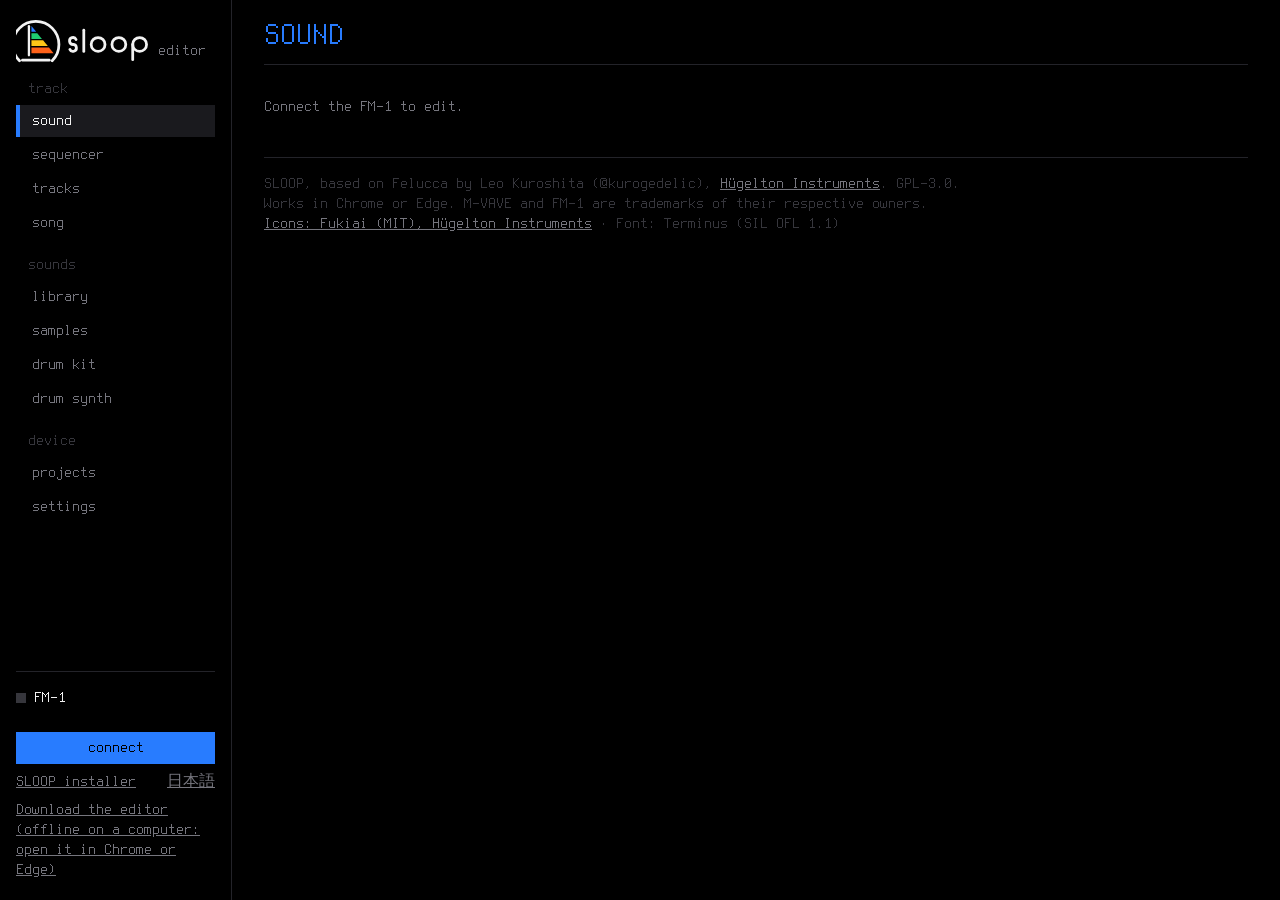
==== commit 94e9ae07: "Merge SLOOP 2.6 (upstream d315ad8) into the maqam branch Upstream 2.3 -> 2.6 (locks, nudge, fills, F" ====
--- a/docs/webapp/editor/index.html
+++ b/docs/webapp/editor/index.html
@@ -8,322 +8,876 @@
 <meta charset="utf-8">
 <meta name="viewport" content="width=device-width, initial-scale=1">
 <title>SLOOP Editor</title>
+<!--PWA--><link rel="manifest" href="../sloop.webmanifest"><meta name="theme-color" content="#000000"><link rel="icon" href="../icon-192.png"><!--/PWA-->
 <style>
-  /* Fukiai: Hügelton Instruments' icon font (MIT, FUKIAI-LICENSE.txt). Icons are text in .ic spans;
-     they stay hidden until the face has loaded (html.fk), so a missing font never shows boxes. */
+  /* SLOOP 2.4 editor: the FM-1's screen on a big display. Black, the four track colours, the device's own
+     Terminus pixel font (tools/gen_webfont.py, inlined: the editor also runs from file://), 16 px and 32 px only
+     so every pixel stays sharp. The accent (--trk) is the selected track's colour, as the curves on the device.
+     Fukiai: Hügelton Instruments' icon font (MIT, FUKIAI-LICENSE.txt); icons stay hidden until it has loaded. */
+  @font-face { font-family: "SLOOP Terminus"; src: /*SLOOP-FONT*/url([data-uri])/*SLOOP-FONT*/ format("truetype"); font-display: block; }
   @font-face { font-family: "Fukiai"; src: url("fukiai.ttf") format("truetype"); font-display: block; unicode-range: U+EA00-EB09; }
-  :root { --bg: #fff; --fg: #000; --dim: #777; --line: #ccc; }
-  @media (prefers-color-scheme: dark) {
-    :root:not([data-theme="light"]) { --bg: #000; --fg: #fff; --dim: #888; --line: #444; }
-  }
-  :root[data-theme="dark"] { --bg: #000; --fg: #fff; --dim: #888; --line: #444; }
-  html { color-scheme: light dark; }
-  body { margin: 0; background: var(--bg); color: var(--fg);
-         font: 13px/1.4 -apple-system, BlinkMacSystemFont, "Helvetica Neue", Arial, sans-serif;
-         font-variant-numeric: tabular-nums; }
-  main { max-width: 1100px; margin: 0 auto; padding: 16px; }
-  h1 { font-size: 18px; font-weight: 600; margin: 0 0 8px; }
-  h2 { font-size: 13px; font-weight: 600; margin: 0 0 4px; padding-bottom: 2px; border-bottom: 1px solid var(--fg); }
-  h3 { font-size: 11px; font-weight: 400; color: var(--dim); margin: 4px 0 0; }
+  :root {
+    --bg: #000; --s1: #0b0b0e; --s2: #1a1a1e; --s3: #36363c; --line: #232329; --dim: #76767e; --fg2: #c4c4cc; --fg: #f2f2f2;
+    --red: #ff2c34; --t1: #287cff; --t2: #1ecc70; --t3: #ffc618; --t4: #ff621a; --trk: var(--t1);
+    --font: "SLOOP Terminus", ui-monospace, "Cascadia Mono", Menlo, Consolas, monospace;
+    color-scheme: dark;
+  }
+  * { box-sizing: border-box; }
+  html { background: var(--bg); }
+  body { margin: 0; background: var(--bg); color: var(--fg2); font: 16px/20px var(--font); -webkit-font-smoothing: none;
+         font-smooth: never; text-rendering: optimizeSpeed; font-variant-numeric: tabular-nums; }
   a { color: inherit; }
-  .lang { float: right; font-size: 12px; color: var(--dim); text-decoration: underline; background: none; padding: 0; }
-  button { font: inherit; background: var(--fg); color: var(--bg); border: 0; padding: 2px 10px; cursor: pointer; }
-  button:disabled { opacity: .3; cursor: default; }
-  button.lang { color: var(--dim); background: none; }
+  h1, h2, h3 { font-weight: 400; margin: 0; font-size: 16px; line-height: 20px; }
+  ::selection { background: var(--trk); color: #000; }
+  [hidden] { display: none !important; }
+  .dim { color: var(--dim); }
+  .ic { font-family: "Fukiai"; font-style: normal; font-weight: 400; font-synthesis: none; line-height: 1; margin-right: .4em;
+        -webkit-font-smoothing: antialiased; }
+  html:not(.fk) .ic { display: none; }
+
+  /* ---- controls ---- */
+  button { font: inherit; color: var(--fg); background: var(--s2); border: 0; padding: 6px 12px; cursor: pointer;
+           white-space: nowrap; text-transform: lowercase; }
+  button:hover:not(:disabled) { background: var(--s3); }
+  button:focus-visible, select:focus-visible, input:focus-visible, [tabindex]:focus-visible { outline: 2px solid var(--trk); outline-offset: 1px; }
+  button:disabled { color: var(--s3); background: var(--s1); cursor: default; }
+  button.pri { background: var(--trk); color: #000; }
+  button.pri:hover:not(:disabled) { background: var(--fg); }
+  button.pri:disabled { background: var(--s2); color: var(--s3); }
+  button.warn:hover:not(:disabled) { background: var(--red); color: #000; }
   select, input[type=text], input[type=number], input[type=search] {
-    font: inherit; color: var(--fg); background: var(--bg); border: 1px solid var(--line); padding: 1px 3px; border-radius: 0; }
-  input[type=range] { width: 100%; margin: 0; accent-color: var(--fg); }
-  input[type=checkbox] { accent-color: var(--fg); margin: 0; }
-  .bar { display: flex; flex-wrap: wrap; gap: 6px 12px; align-items: center; margin: 0 0 8px; }
-  .dim { color: var(--dim); }
-  #status { min-height: 1.4em; }
-  section { margin: 12px 0; }
-  .groups { columns: 250px; column-gap: 20px; }
-  .group { break-inside: avoid; margin: 0 0 12px; }
-  .row { display: grid; grid-template-columns: 46px 1fr 70px; gap: 6px; align-items: center; min-height: 22px; }
-  .row .v { text-align: right; white-space: nowrap; }
-  .row select { width: 100%; }
-  .browser { display: flex; flex-wrap: wrap; gap: 12px; align-items: flex-start; }
-  .browser select[size] { min-width: 150px; }
-  .slots { display: grid; grid-template-columns: auto auto auto auto; gap: 3px 8px; align-items: center; justify-content: start; }
+    font: inherit; color: var(--fg); background: var(--bg); border: 1px solid var(--s3); padding: 3px 6px; border-radius: 0; min-width: 0; }
+  select { appearance: none; padding-right: 22px; cursor: pointer;
+           background: var(--bg) linear-gradient(45deg, transparent 50%, var(--dim) 50%) no-repeat calc(100% - 9px) 55% / 5px 5px,
+                       linear-gradient(-45deg, transparent 50%, var(--dim) 50%) no-repeat calc(100% - 4px) 55% / 5px 5px; }
+  select[size], select[multiple] { background: var(--bg); padding: 0; }
+  select option { background: var(--bg); color: var(--fg); }
+  select[size] option { padding: 2px 8px; }
+  select[size] option:checked { background: var(--trk); color: #000; }
+  input[type=search] { padding-left: 8px; }
+  input::placeholder { color: var(--s3); }
+  input[type=checkbox] { appearance: none; width: 16px; height: 16px; margin: 0; border: 1px solid var(--dim); background: var(--bg);
+                         vertical-align: -3px; cursor: pointer; display: inline-grid; place-content: center; }
+  input[type=checkbox]:checked { background: var(--trk); border-color: var(--trk); }
+  input[type=checkbox]:checked::after { content: ""; width: 8px; height: 8px; background: #000; }
+  /* a slider: a thin bar filled to the value (--p, set by the editor), a small white handle; no native chrome */
+  input[type=range] { appearance: none; -webkit-appearance: none; width: 100%; height: 16px; margin: 0; background: transparent; cursor: pointer; }
+  input[type=range]::-webkit-slider-runnable-track { height: 4px;
+    background: linear-gradient(90deg, var(--s3) var(--a, 0%), var(--c, var(--trk)) var(--a, 0%), var(--c, var(--trk)) var(--p, 0%), var(--s3) var(--p, 0%)); }
+  input[type=range]::-moz-range-track { height: 4px;
+    background: linear-gradient(90deg, var(--s3) var(--a, 0%), var(--c, var(--trk)) var(--a, 0%), var(--c, var(--trk)) var(--p, 0%), var(--s3) var(--p, 0%)); }
+  input[type=range]::-webkit-slider-thumb { -webkit-appearance: none; width: 6px; height: 14px; margin-top: -5px; background: var(--fg); border: 0; border-radius: 0; }
+  input[type=range]::-moz-range-thumb { width: 6px; height: 14px; background: var(--fg); border: 0; border-radius: 0; }
+  input[type=range]:disabled { opacity: .3; }
+  progress { appearance: none; -webkit-appearance: none; height: 6px; border: 0; background: var(--s3); vertical-align: middle; }
+  progress::-webkit-progress-bar { background: var(--s3); }
+  progress::-webkit-progress-value { background: var(--trk); }
+  progress::-moz-progress-bar { background: var(--trk); }
+  .bar { display: flex; flex-wrap: wrap; gap: 8px; align-items: center; margin: 0 0 8px; }
+  .bar .grow { flex: 1; }
+  .seg { display: inline-flex; flex-wrap: wrap; gap: 2px; }
+  .seg button, button.tog { background: var(--s2); color: var(--dim); }
+  .seg button[aria-pressed="true"], button.tog[aria-pressed="true"] { background: var(--trk); color: #000; }
+  .seg.ids button { text-transform: none; }
+  button:disabled .ic { opacity: .5; }
+  label { white-space: nowrap; }
   table { border-collapse: collapse; }
-  th { font-weight: 400; color: var(--dim); text-align: left; padding: 0 6px 2px 0; }
-  td { padding: 1px 6px 1px 0; }
+  th { font-weight: 400; color: var(--dim); text-align: left; padding: 0 12px 4px 0; text-transform: lowercase; }
+  td { padding: 2px 12px 2px 0; }
   td.i { color: var(--dim); text-align: right; }
-  #steps input[type=text] { width: 120px; }
-  #steps input[type=number] { width: 48px; }
-  #steps .bad { outline: 1px solid var(--fg); text-decoration: underline wavy; }
-  #steps tr.off td { color: var(--dim); }
-  .stepcols { columns: 470px; column-gap: 24px; }
-  .stepcols table { break-inside: avoid; }
-  @media (max-width: 600px) {
-    .stepcols { columns: auto; overflow-x: auto; }
-    #steps input[type=text] { width: 84px; }
-    #steps input[type=number] { width: 42px; }
-    #steps th, #steps td { padding-right: 3px; }
-  }
-  .smp { margin: 0 0 14px; padding: 6px 0 0; border-top: 1px solid var(--line); }
-  .smp.over { outline: 1px solid var(--fg); outline-offset: 2px; }
-  .smp .head { display: flex; flex-wrap: wrap; gap: 4px 12px; align-items: center; }
-  .smp .head b { font-weight: 600; min-width: 40px; }
-  .smp progress { width: 160px; height: 6px; accent-color: var(--fg); }
-  .smp table { margin: 4px 0; }
-  .smp input.name { width: 80px; text-transform: uppercase; }
-  .smp input.root { width: 48px; }
-  .smp .bad { text-decoration: underline wavy; }
-  .chop canvas.wave { display: block; width: 100%; height: 150px; margin: 6px 0; border: 1px solid var(--line); cursor: default; touch-action: none; }
-  .chop canvas.wave:focus { outline: 1px solid var(--fg); }
-  .chop .head { margin: 3px 0; }
-  .chop .sep { width: 8px; }
-  .chop input.num { width: 56px; }
-  .chop input[type=range] { width: 90px; accent-color: var(--fg); }
-  .chop button.tap { min-width: 72px; }
-  .chop .chops { display: flex; flex-wrap: wrap; gap: 3px; margin: 4px 0; }
-  .chop .chip { background: none; color: var(--fg); border: 1px solid var(--line); padding: 1px 6px; }
-  .chop .chip.on { background: var(--fg); color: var(--bg); }
-  .chop .chip { display: inline-flex; align-items: center; gap: 3px; cursor: pointer; user-select: none; }
-  .chop .chip input { margin: 0; accent-color: var(--fg); }
-  .chop .chip.off { color: var(--dim); text-decoration: line-through; }
-  .chop .chip.on input { accent-color: var(--bg); }
-  .chop input.len { width: 160px; }
-  .chop .selrow[hidden] { display: none; }
-  footer { margin-top: 24px; font-size: 11px; color: var(--dim); }
-  .row.pushed .v { font-weight: 600; }
-  /* librarian: local library and the device's user bank side by side, stacked on a phone */
-  .libcols { display: grid; grid-template-columns: repeat(auto-fit, minmax(min(100%, 340px), 1fr)); gap: 8px 24px; margin-top: 6px; }
-  .libcols > div { min-width: 0; }
-  .libcols .bar input[type=search] { flex: 1 1 120px; min-width: 0; }
-  .list { height: 260px; overflow: auto; border: 1px solid var(--line); resize: vertical; }
-  .list table { width: 100%; table-layout: fixed; }
-  .list th { position: sticky; top: 0; background: var(--bg); padding: 1px 6px; }
-  .list td { padding: 1px 6px; white-space: nowrap; overflow: hidden; text-overflow: ellipsis; }
-  .list tr[data-id], .list tr[data-slot] { cursor: pointer; }
-  .list tr.sel td { background: var(--fg); color: var(--bg); }
-  .list tr.empty td { color: var(--dim); }
-  .list tr.over td { outline: 1px dashed var(--fg); outline-offset: -1px; }
-  .list.over { outline: 1px solid var(--fg); }
-  .list .none { padding: 6px; color: var(--dim); }
-  .list col.n { width: 40px; } .list col.e { width: 72px; } .list col.d { width: 78px; }
-  .ic { font-family: "Fukiai"; font-style: normal; font-weight: 400; font-synthesis: none; line-height: 1; margin-right: .3em; }
-  html:not(.fk) .ic { display: none; }
-  /* wave choices: a page-drawn picker so the options can carry an icon (Chrome 135+); native menus get words only */
+
+  /* ---- the frame: the side bar (logo, pages, the device), the page ---- */
+  .app { display: grid; grid-template-columns: 232px minmax(0, 1fr); min-height: 100vh; }
+  .side { position: sticky; top: 0; height: 100vh; display: flex; flex-direction: column; gap: 16px; padding: 20px 16px;
+          border-right: 1px solid var(--line); overflow-y: auto; }
+  .brand { display: flex; align-items: flex-end; gap: 10px; color: var(--fg); text-decoration: none; }
+  .brand svg { width: 132px; height: auto; display: block; }
+  .brand span { color: var(--dim); text-transform: lowercase; padding-bottom: 2px; }
+  .tabs { display: flex; flex-direction: column; gap: 2px; }
+  .tabs .navh { color: var(--s3); margin: 14px 0 4px 12px; text-transform: lowercase; }
+  .tabs .navh:first-child { margin-top: 0; }
+  .tabs button { background: none; color: var(--dim); text-align: left; padding: 6px 12px; border-left: 4px solid transparent; }
+  .tabs button:hover { color: var(--fg); background: var(--s1); }
+  .tabs button[aria-selected="true"] { color: var(--fg); background: var(--s2); border-left-color: var(--trk); }
+  .devcard { margin-top: auto; display: flex; flex-direction: column; gap: 8px; padding-top: 16px; border-top: 1px solid var(--line); }
+  .devline { display: flex; align-items: center; gap: 8px; color: var(--fg); }
+  .led { width: 10px; height: 10px; background: var(--s3); flex: none; }
+  .led.on { background: var(--t2); box-shadow: 0 0 8px var(--t2); }
+  .led.busy { background: var(--t3); }
+  #version { color: var(--fg2); overflow-wrap: anywhere; }
+  #live, #mock { color: var(--dim); }
+  #connect { width: 100%; }
+  .preview { border-bottom: 1px solid var(--line); padding: 16px 0; margin-bottom: 16px; }
+  .preview > * { max-width: 848px; }
+  .preview-toolbar, .preview-instrument, .preview-footer { display: flex; align-items: center; justify-content: space-between; gap: 12px; flex-wrap: wrap; }
+  .preview-transport, .preview-volume, .preview-output, .preview-octaves { display: flex; align-items: center; gap: 8px; }
+  .preview-transport { flex-wrap: wrap; }
+  .preview-transport button { min-height: 36px; display: inline-flex; align-items: center; justify-content: center; gap: 8px; }
+  .preview svg { width: 16px; height: 16px; flex: none; fill: currentColor; }
+  .preview-summary { min-width: 0; overflow: hidden; text-overflow: ellipsis; white-space: nowrap; color: var(--fg2); }
+  #preview-disclosure { color: var(--dim); background: none; padding: 4px 0; text-transform: none; }
+  #preview-disclosure:hover { color: var(--fg); }
+  .preview[data-expanded="false"] .preview-toolbar { display: grid; grid-template-columns: auto minmax(0, 1fr) auto; gap: 12px; }
+  #preview-enable { color: var(--fg2); background: none; border: 1px solid var(--s3); }
+  #preview-enable[aria-pressed="true"] { border-color: var(--trk); color: var(--fg); }
+  #preview-enable:disabled { color: var(--dim); border-color: var(--line); }
+  #preview-play { min-width: 112px; color: var(--trk); border: 1px solid var(--trk); }
+  #preview-play:disabled { color: var(--dim); border-color: var(--line); }
+  #preview-play[aria-pressed="true"] { background: var(--trk); color: #000; }
+  .preview-volume { flex-wrap: wrap; }
+  .preview-volume label { display: flex; align-items: center; gap: 8px; }
+  #preview-volume { width: 112px; }
+  #preview-volume-value { min-width: 4ch; text-align: right; color: var(--fg); }
+  .preview-output { color: var(--dim); border-left: 1px solid var(--line); padding-left: 12px; }
+  #preview-meter { appearance: none; width: 64px; height: 8px; border: 0; background: var(--s2); }
+  #preview-meter::-webkit-meter-bar { border: 0; border-radius: 0; background: var(--s2); height: 8px; }
+  #preview-meter::-webkit-meter-optimum-value { background: var(--t2); }
+  #preview-meter::-moz-meter-bar { background: var(--t2); }
+  .preview-instrument { margin: 12px 0 8px; }
+  .preview-instrument-actions { display: flex; align-items: center; gap: 12px; }
+  #preview-fold { background: none; padding: 4px 0; color: var(--dim); text-decoration: underline; }
+  #preview-fold:hover { color: var(--fg); }
+  #preview-sound { color: var(--dim); margin-left: 8px; }
+  #preview-instrument { color: var(--fg); }
+  #preview-octave { min-width: 5ch; text-align: center; }
+  .preview-octaves button { width: 32px; height: 32px; padding: 0; }
+  .preview-keys { position: relative; width: 100%; }
+  .preview-keys button { touch-action: none; user-select: none; text-transform: none; padding: 8px; }
+  .preview-keys kbd { font: inherit; color: var(--dim); }
+  .preview-keys.piano { display: grid; grid-template-columns: repeat(8, minmax(0, 1fr)); gap: 2px; height: 96px; }
+  .piano .white-key { height: 96px; display: flex; flex-direction: column; justify-content: flex-end; gap: 4px; align-items: center; background: var(--fg2); color: var(--bg); border-bottom: 3px solid var(--dim); }
+  .piano .white-key:hover:not(:disabled) { background: var(--fg); }
+  .piano .white-key kbd { color: var(--s3); }
+  .piano .black-key { position: absolute; z-index: 1; left: calc(var(--key) * 12.5% - 3.75%); width: 7.5%; height: 56px; display: flex; flex-direction: column; align-items: center; justify-content: space-between; background: var(--s1); color: var(--fg); border: 1px solid var(--s3); border-bottom-width: 3px; padding: 4px; }
+  .preview-keys.pads { display: grid; grid-template-columns: repeat(4, minmax(0, 1fr)); gap: 4px; max-width: 480px; }
+  .pads button { min-width: 0; height: 48px; display: grid; grid-template-columns: 1fr auto; align-items: center; gap: 8px; border: 1px solid var(--s3); white-space: normal; text-align: left; line-height: 16px; }
+  .pads button kbd { border: 1px solid var(--s3); min-width: 20px; text-align: center; }
+  .preview-keys button[aria-pressed="true"], .preview-keys button[aria-pressed="true"]:hover { background: var(--trk); color: #000; border-color: var(--trk); }
+  .preview-keys button[aria-pressed="true"] kbd { color: #000; }
+  .preview-keys button:disabled { background: var(--s2); color: var(--dim); border-color: var(--line); }
+  .preview-footer { margin-top: 12px; color: var(--dim); align-items: baseline; }
+  .preview-footer .preview-help { white-space: nowrap; }
+  #preview-status[data-error="true"] { color: var(--red); }
+  .preview-footer kbd { font: inherit; color: var(--fg2); border: 1px solid var(--s3); padding: 0 4px; }
+  .preview-sequence { grid-column: 1 / 3; margin-top: 12px; border-top: 1px solid var(--line); padding-top: 8px; }
+  .preview-seq-head { display: flex; flex-wrap: wrap; align-items: center; gap: 8px 16px; margin-bottom: 8px; }
+  .preview-seq-head > span { margin-right: auto; }
+  .preview-seq-head label { color: var(--dim); }
+  #preview-edit { background: none; color: var(--dim); text-decoration: underline; padding: 0; }
+  #preview-edit:hover { color: var(--fg); }
+  .preview-seq-row { display: grid; grid-template-columns: 128px minmax(0, 1fr); gap: 8px; margin-top: 4px; }
+  .preview-seq-label { min-width: 0; }
+  .preview-seq-tools { display: flex; flex-wrap: wrap; align-items: center; gap: 4px; margin-bottom: 4px; }
+  .preview-seq-tools select { width: 64px; min-width: 0; padding: 0 4px; height: 24px; }
+  .preview-seq-tools button { padding: 0; width: 24px; height: 24px; }
+  .preview-seq-pages { color: var(--dim); font-size: 12px; white-space: nowrap; }
+  .preview-seq-row > .preview-seq-steps { align-self: center; }
+  .preview-seq-drums { margin-top: 8px; border-top: 1px solid var(--line); padding-top: 4px; }
+  .preview-seq-drumhead { display: flex; flex-wrap: wrap; align-items: center; gap: 8px 16px; }
+  .preview-seq-drumhead > .seq-all-drums { padding: 0; background: none; color: var(--dim); text-decoration: underline; margin-left: auto; }
+  .seq-drum-toggle { padding: 0; max-width: 100%; white-space: normal; background: none; color: var(--c); text-align: left; text-transform: none; }
+  .seq-drum-toggle:hover:not(:disabled) { background: none; color: var(--fg); }
+  .seq-drum-toggle:focus-visible { outline: 1px solid var(--c); outline-offset: 2px; }
+  .seq-drum-brief.on { color: var(--c); }
+  .preview-seq-lane { color: var(--fg2); align-self: center; padding-left: 24px; overflow: hidden; text-overflow: ellipsis; white-space: nowrap; }
+  .preview-seq-numbers { color: var(--dim); text-align: center; font-size: 12px; }
+  .preview-seq-track { display: flex; align-items: center; gap: 4px; padding: 0; min-width: 0; width: 100%; height: 28px; color: var(--c); background: none; text-align: left; text-transform: none; }
+  .preview-seq-track[aria-pressed="true"] { background: var(--s2); }
+  .preview-seq-track .seq-name { flex: 1; min-width: 0; overflow: hidden; white-space: nowrap; text-overflow: ellipsis; color: var(--fg2); }
+  .preview-seq-track .seq-no { width: 24px; flex: none; text-align: center; }
+  .preview-seq-track .seq-position { flex: none; margin-left: auto; color: var(--dim); padding-right: 4px; font-size: 12px; white-space: nowrap; }
+  .preview-seq-steps { display: grid; grid-template-columns: repeat(16, minmax(0, 1fr)); gap: 2px; }
+  .preview-seq-cell { display: flex; align-items: center; justify-content: center; height: 28px; padding: 0; border: 1px solid var(--line); background: var(--s1); color: var(--dim); overflow: hidden; }
+  .preview-seq-cell:hover:not(:disabled) { border-color: var(--c); background: var(--s3); }
+  .preview-seq-cell:focus-visible { outline: 2px solid var(--c); outline-offset: 1px; }
+  .preview-seq-cell.on { background: var(--s2); color: var(--c); border-color: var(--s3); }
+  .preview-seq-cell.bar-start { border-left-color: var(--s3); }
+  .preview-seq-cell.is-current { color: var(--c); border-color: var(--c); }
+  .preview-seq-cell.on.is-current { background: var(--c); color: #000; }
+  .preview-seq-cell.unused { visibility: hidden; }
+  .preview-seq-row.is-muted .preview-seq-steps { opacity: .4; }
+  .preview-seq-cell .seq-hit { display: none; width: 4px; height: 12px; background: currentColor; }
+  .preview-seq-legend { color: var(--dim); margin: 6px 0 0; }
+  #preview-note-dialog { font: inherit; color: var(--fg); background: var(--bg); border: 1px solid var(--s3); padding: 20px; width: 520px; max-width: calc(100vw - 32px); }
+  #preview-note-dialog::backdrop { background: var(--bg); opacity: .7; }
+  #preview-note-title { font-size: 16px; line-height: 24px; margin: 0 0 16px; color: var(--c); }
+  .preview-note-chord { display: flex; flex-wrap: wrap; gap: 4px; margin-bottom: 12px; }
+  .preview-note-chord button { padding: 4px 8px; }
+  .preview-note-chord button[aria-pressed="true"] { color: var(--bg); background: var(--c); }
+  .preview-note-picker-head { display: flex; flex-wrap: wrap; align-items: center; justify-content: space-between; gap: 8px; margin-bottom: 12px; }
+  #preview-note-value { color: var(--c); }
+  .preview-note-octave { display: flex; align-items: center; gap: 8px; }
+  .preview-note-octave button { padding: 0; width: 32px; height: 32px; }
+  .preview-note-piano.preview-keys.piano { grid-template-columns: repeat(7, minmax(0, 1fr)); height: 120px; }
+  .preview-note-piano .white-key { height: 120px; }
+  .preview-note-piano .black-key { left: calc(var(--key) * 14.285714% - 4.3%); width: 8.6%; height: 72px; padding: 4px 0; }
+  .preview-note-listen { display: flex; align-items: center; gap: 8px; color: var(--dim); margin-top: 12px; }
+  .preview-note-actions { display: flex; justify-content: flex-end; gap: 8px; margin-top: 20px; }
+  @media (min-width: 1100px) {
+    .preview[data-instrument="drums"][data-expanded="true"] { display: grid; grid-template-columns: minmax(0, 480px) minmax(0, 344px); column-gap: 24px; }
+    .preview[data-instrument="drums"][data-expanded="true"] .preview-instrument { grid-column: 1; grid-row: 1; margin-top: 0; }
+    .preview[data-instrument="drums"][data-expanded="true"] .preview-keys { grid-column: 1; grid-row: 2; }
+    .preview[data-instrument="drums"][data-expanded="true"] .preview-toolbar { grid-column: 2; grid-row: 1 / 3; flex-direction: column; align-items: flex-start; justify-content: flex-start; gap: 16px; }
+    .preview[data-instrument="drums"][data-expanded="true"] .preview-volume { flex-direction: column; align-items: flex-start; gap: 12px; }
+    .preview[data-instrument="drums"][data-expanded="true"] .preview-output { border: 0; padding-left: 0; }
+    .preview[data-instrument="drums"][data-expanded="true"] .preview-footer { grid-column: 1 / 3; }
+  }
+  @media (max-width: 1150px) {
+    .preview-volume { width: 100%; justify-content: space-between; }
+  }
+  @media (max-width: 680px) {
+    .preview[data-expanded="false"] .preview-toolbar { grid-template-columns: 1fr auto; gap: 8px; }
+    .preview[data-expanded="false"] .preview-summary { grid-column: 1 / 3; grid-row: 2; }
+    .preview-toolbar { align-items: flex-start; }
+    .preview-volume { width: 100%; justify-content: space-between; }
+    .preview-keys.pads { grid-template-columns: repeat(4, minmax(0, 1fr)); }
+    .pads button { height: 64px; display: flex; flex-direction: column; align-items: flex-start; justify-content: space-between; gap: 4px; }
+    .preview-footer { gap: 4px; }
+    .preview-seq-row { grid-template-columns: 72px minmax(0, 1fr); gap: 4px; }
+    .preview-seq-tools { flex-wrap: wrap; }
+    .preview-seq-tools select { width: 72px; }
+    .preview-seq-lane { padding-left: 0; font-size: 12px; }
+    .preview-seq-track { gap: 0; }
+    .preview-seq-track .seq-name { display: none; }
+    .preview-seq-note { display: none; }
+    .preview-seq-cell.on .seq-hit { display: block; }
+  }
+  .devcard .links { display: flex; justify-content: space-between; gap: 8px; }
+  .lang { background: none; color: var(--dim); padding: 0; text-decoration: underline; text-transform: none; }
+  .lang:hover:not(:disabled) { background: none; color: var(--fg); }
+
+  .main { min-width: 0; padding: 0 32px 32px; }
+  .top { position: sticky; top: 0; z-index: 5; background: var(--bg); padding: 20px 0 12px; border-bottom: 1px solid var(--line); }
+  .titlebar { display: flex; align-items: flex-end; gap: 16px; min-height: 32px; }
+  #pagetitle { font-size: 32px; line-height: 32px; color: var(--trk); text-transform: uppercase; white-space: nowrap; flex: none; }
+  #status { margin-left: auto; color: var(--dim); text-align: right; min-height: 20px; overflow-wrap: anywhere; max-width: 70%;
+            display: -webkit-box; -webkit-line-clamp: 2; -webkit-box-orient: vertical; overflow: hidden; }
+  #status.err { color: var(--red); }
+  .trackbar { display: flex; flex-wrap: wrap; gap: 8px; align-items: center; margin-top: 14px; }
+  .trackbar > .dim { text-transform: lowercase; margin-right: 4px; }
+  #trackbtns { gap: 8px; }
+  #trackbtns button { display: flex; align-items: center; gap: 10px; padding: 0 12px 0 0; background: var(--s1); color: var(--fg2);
+                      text-transform: none; min-width: 150px; max-width: 240px; overflow: hidden; }
+  #trackbtns button .no { width: 32px; height: 32px; display: grid; place-content: center; background: var(--s2); color: var(--c); font-size: 16px; flex: none; }
+  #trackbtns button .nm { overflow: hidden; text-overflow: ellipsis; }
+  #trackbtns button[aria-pressed="true"] { background: var(--s2); color: var(--fg); box-shadow: inset 0 -2px var(--c); }
+  #trackbtns button[aria-pressed="true"] .no { background: var(--c); color: #000; }
+  .hint { margin: 32px 0; color: var(--dim); }
+  .panel { padding-top: 20px; }
+  footer { margin-top: 40px; padding-top: 16px; border-top: 1px solid var(--line); color: var(--s3); }
+  footer a { color: var(--dim); }
+
+  /* ---- cards and the parameter pages (the device's 4 knobs a page, one colour per knob) ---- */
+  .card { background: var(--s1); border: 1px solid var(--line); padding: 14px 16px 16px; margin: 0 0 16px; min-width: 0; }
+  .card > h2, .group > h2 { color: var(--fg); text-transform: uppercase; margin: 0 0 12px; display: flex; align-items: center; gap: 8px;
+                            font-size: 32px; line-height: 32px; }
+  .card > h2 .ic, .group > h2 .ic { font-size: 20px; }
+  .card > h2 .sub, .group > h2 .sub { color: var(--dim); text-transform: lowercase; margin-left: auto; font-size: 16px; line-height: 16px; }
+  .card > p.dim { margin: 0 0 12px; }
+  .groups + .card { margin-top: 16px; }
+  .cards2 { display: grid; grid-template-columns: repeat(auto-fit, minmax(min(100%, 420px), 1fr)); gap: 0 16px; align-items: start; }
+  .groups { columns: 2 520px; column-gap: 16px; }
+  .group { background: var(--s1); border: 1px solid var(--line); padding: 14px 16px 12px; min-width: 0; break-inside: avoid; margin: 0 0 16px; }
+  .group h3 { color: var(--dim); text-transform: uppercase; margin: 10px 0 6px; display: flex; align-items: center; }
+  .group h2 + h3 { margin-top: 0; }
+  .knobs { display: grid; grid-template-columns: repeat(4, minmax(0, 1fr)); border-top: 1px solid var(--line); }
+  /* 2.5: the DRUM SYNTH page */
+  .dslanes { display: grid; grid-template-columns: repeat(8, minmax(0, 1fr)); gap: 4px; margin: 6px 0 10px; }
+  .dslanes button { --c: var(--t4); padding: 8px 4px; white-space: nowrap; overflow: hidden; text-overflow: ellipsis; }
+  .dslanes button[aria-pressed=true] { background: var(--c); border-color: var(--c); color: #000; }
+  .dsrng { display: inline-flex; align-items: center; gap: 6px; }
+  .dsrng input[type=range] { width: 110px; --c: var(--t4); }
+  #dsgroups .knob { --c: var(--t4); }
+  .knob { --c: var(--t1); position: relative; padding: 8px 10px 10px; min-width: 0; border-left: 1px solid var(--line);
+          display: flex; flex-direction: column; gap: 4px; }
+  .knob:first-child { border-left: 0; padding-left: 0; }
+  .knobs > .knob:nth-child(4n + 2) { --c: var(--t2); }
+  .knobs > .knob:nth-child(4n + 3) { --c: var(--t3); }
+  .knobs > .knob:nth-child(4n + 4) { --c: var(--t4); }
+  .knob .kl { color: var(--c); text-transform: uppercase; overflow: hidden; text-overflow: ellipsis; white-space: nowrap; }
+  .knob .v { color: var(--fg); font-size: 32px; line-height: 32px; white-space: nowrap; overflow: hidden; cursor: ns-resize;
+             user-select: none; touch-action: none; }
+  .knob .v small { font-size: 16px; line-height: 16px; color: var(--dim); margin-left: 4px; }
+  .knob .v.long { font-size: 16px; line-height: 32px; }
+  .knob select { width: 100%; color: var(--fg); border-color: var(--s3); font-size: 16px; }
+  .knob.enum .v { display: none; }
+  .knob.enum select { margin-top: 6px; height: 34px; color: var(--c); border-color: var(--line); background-color: var(--s2); }
+  .knob.pushed .v, .knob.pushed select { color: var(--trk); }
+  /* wave choices: a page-drawn picker so the options carry an icon (Chrome 135+); native menus get words only */
   @supports (appearance: base-select) {
     select.wave, select.wave::picker(select) { appearance: base-select; }
-    select.wave { padding: 1px 3px; min-block-size: 0; border: 1px solid var(--line); border-radius: 0; background: var(--bg); color: var(--fg); }
-    select.wave > button { font: inherit; background: none; color: inherit; padding: 0; text-align: start; }
-    select.wave::picker(select) { border: 1px solid var(--line); background: var(--bg); color: var(--fg); padding: 0; }
-    select.wave option { padding: 1px 6px; min-block-size: 0; }
-    select.wave option:checked { font-weight: 600; }
-    select.wave option:hover, select.wave option:focus-visible { background: var(--fg); color: var(--bg); }
+    select.wave > button { font: inherit; background: none; color: inherit; padding: 0; text-align: start; text-transform: none; }
+    select.wave::picker(select) { border: 1px solid var(--s3); background: var(--bg); color: var(--fg); padding: 0; }
+    select.wave option { padding: 2px 8px; min-block-size: 0; }
+    select.wave option:checked { color: var(--trk); }
+    select.wave option:hover, select.wave option:focus-visible { background: var(--trk); color: #000; }
     select.wave option::checkmark { display: none; }
   }
-  /* tabs: a wrapping row of plain buttons, the open one inverted; header stays at the top on wide screens */
-  .top { position: sticky; top: 0; z-index: 5; background: var(--bg); padding: 4px 0 0; }
-  @media (max-width: 600px) { .top { position: static; } }
-  .tabs { display: flex; flex-wrap: wrap; gap: 0; border-bottom: 1px solid var(--fg); margin: 6px 0 0; }
-  .tabs button { background: none; color: var(--dim); padding: 4px 10px; border: 1px solid transparent; border-bottom: 0; white-space: nowrap; }
-  .tabs button:hover { color: var(--fg); }
-  .tabs button[aria-selected="true"] { background: var(--fg); color: var(--bg); }
-  .trackbar { display: flex; flex-wrap: wrap; gap: 4px 8px; align-items: center; padding: 6px 0; border-bottom: 1px solid var(--line); }
-  .seg { display: inline-flex; flex-wrap: wrap; }
-  .seg button, button.tog { background: var(--bg); color: var(--fg); border: 1px solid var(--fg); padding: 1px 10px; }
-  .seg button + button { border-left: 0; }
-  .seg button[aria-pressed="true"], button.tog[aria-pressed="true"] { background: var(--fg); color: var(--bg); }
-  .panel { margin: 12px 0; }
-  .hint { margin: 16px 0; color: var(--dim); }
-  /* sequencer: a step grid over the selected track (16 per row, 8 on a phone) */
-  .grid { display: grid; grid-template-columns: repeat(16, minmax(0, 1fr)); gap: 2px; margin: 6px 0 12px; }
-  @media (max-width: 600px) { .grid { grid-template-columns: repeat(8, minmax(0, 1fr)); } }
-  .grid button { background: var(--bg); color: var(--fg); border: 1px solid var(--line); padding: 2px; min-width: 0; height: 52px;
-                 display: flex; flex-direction: column; justify-content: flex-start; gap: 1px; text-align: left; overflow: hidden; font-size: 10px; line-height: 1.15; }
-  .grid button .n { color: var(--dim); }
-  .grid button .x { overflow: hidden; overflow-wrap: anywhere; flex: 1; }
-  .grid button.on { background: var(--fg); color: var(--bg); border-color: var(--fg); }
-  .grid button.on .n { color: inherit; opacity: .6; }
-  .grid button.acc .x { font-weight: 700; }
-  .grid button.tie { border-style: dashed; border-color: var(--fg); }
-  .grid button.beat { border-left-color: var(--fg); }
-  #steps tr.hl td { outline: 1px solid var(--fg); }
-  /* v5: the drum track as 16 lanes x LEN steps; a hit's level by its shade, its ratchet as a number */
-  .dgrid { display: grid; gap: 1px; margin: 6px 0 12px; overflow-x: auto; }
-  .dgrid .ln { font-size: 10px; color: var(--dim); white-space: nowrap; padding-right: 6px; align-self: center; }
-  .dgrid .hd { font-size: 9px; color: var(--dim); }
-  .dgrid .gap { grid-column: 1 / -1; height: 8px; }
-  .dgrid button { background: var(--bg); color: var(--bg); border: 1px solid var(--line); padding: 0; min-width: 16px; height: 18px;
-                  font-size: 9px; line-height: 1; font-weight: 700; }
-  .dgrid button.beat { border-left-color: var(--fg); }
-  .dgrid button.on { background: var(--fg); border-color: var(--fg); opacity: .85; }
-  .dgrid button.on.l1 { opacity: .3; }
-  .dgrid button.on.l2 { opacity: .6; }
-  .dgrid button.on.l3 { opacity: 1; box-shadow: 0 0 0 1px var(--fg); }
-  .strip .solo { font-size: 11px; font-weight: 600; visibility: hidden; }
-  .strip .solo.on { visibility: visible; }
-  /* mixer: four channel strips as on the device's TRACKS page */
-  .mixer { display: grid; grid-template-columns: repeat(4, minmax(0, 1fr)); gap: 8px; max-width: 640px; margin: 6px 0; }
-  .strip { border: 1px solid var(--line); padding: 6px 4px; display: flex; flex-direction: column; align-items: center; gap: 6px; min-width: 0; }
-  .strip.sel { border-color: var(--fg); box-shadow: inset 0 0 0 1px var(--fg); }
-  .strip .num { font-size: 18px; font-weight: 600; line-height: 1; }
-  .strip .snd { font-size: 11px; line-height: 1.3; width: 100%; text-align: center; overflow-wrap: anywhere; min-height: 2.6em; }
-  .strip .rec { font-size: 11px; color: var(--dim); }
-  .strip .rec.on { color: var(--fg); font-weight: 600; }
+
+  /* ---- sound: the engine and its presets ---- */
+  .browser { display: grid; grid-template-columns: 200px minmax(220px, 360px) 1fr; gap: 16px; align-items: start; }
+  .browser .fld { display: flex; flex-direction: column; gap: 6px; color: var(--dim); text-transform: lowercase; }
+  .browser select:not([size]) { width: 100%; }
+  .browser select[size] { width: 100%; height: 200px; }
+  .browser .acts { display: flex; flex-direction: column; gap: 8px; align-items: flex-start; padding-top: 26px; }
+  .browser .acts .bar { margin: 0; }
+  #engine { height: 34px; }
+
+  /* ---- sequencer: the steps as the device's tiles, the drum lanes ---- */
+  .grid { display: grid; grid-template-columns: repeat(16, minmax(0, 1fr)); gap: 3px; margin: 8px 0 16px; }
+  .grid button { background: var(--s2); color: var(--dim); padding: 4px 5px; min-width: 0; height: 58px; display: flex; flex-direction: column;
+                 justify-content: space-between; text-align: left; overflow: hidden; text-transform: none; }
+  .grid button:hover:not(:disabled) { background: var(--s3); }
+  .grid button .n { color: var(--s3); }
+  .grid button.beat .n { color: var(--dim); }
+  .grid button .x { overflow: hidden; overflow-wrap: anywhere; color: var(--fg2); line-height: 16px; max-height: 32px; }
+  .grid button.on { background: var(--trk); }
+  .grid button.on .n, .grid button.on .x { color: #000; }
+  .grid button.acc { box-shadow: inset 0 3px var(--fg); }
+  .grid button.tie { background: repeating-linear-gradient(-45deg, var(--s2) 0 6px, var(--s3) 6px 8px); }
+  .grid button.lk .n::after { content: " \25AA"; }
+  .grid button.fc1 .n::before { content: "F "; }
+  .grid button.fc2 .n::before { content: "\00d7 "; }
+  .grid button.sel { outline: 2px solid var(--fg); outline-offset: 1px; }
+  .stepdetail { margin: 0 0 16px; padding: 12px 0 0; border-top: 1px solid var(--line); }
+  .stepdetail .bar > * { margin-right: 8px; }
+  .stepdetail input[type=number] { width: 70px; }
+  .stepcols { columns: 520px; column-gap: 32px; }
+  .stepcols table { break-inside: avoid; margin-bottom: 12px; }
+  #steps input[type=text] { width: 140px; }
+  #steps input[type=number] { width: 60px; }
+  #steps .bad { border-color: var(--red); color: var(--red); }
+  #steps tr.off td { color: var(--s3); }
+  #steps tr.hl td { background: var(--s2); }
+  /* ---- 2.5: LEN at hand, the piano roll, the MIDI preview, the song order ---- */
+  .seqtools input[type=number] { width: 64px; text-align: center; }
+  .seqtools .sq { min-width: 34px; padding: 0 8px; }
+  .seqtools > * { margin-right: 6px; }
+  .rollbox { overflow-x: auto; margin: 8px 0; border: 1px solid var(--line); }
+  .rollbox canvas { display: block; touch-action: none; }
+  .midiprev { border: 1px solid var(--line); padding: 12px; margin: 8px 0 16px; }
+  .midiprev ul { margin: 6px 0; padding-left: 20px; }
+  .midiprev ul.warn li { color: var(--t3); }
+  table.song td, table.song th { padding: 4px 8px; text-align: left; }
+  table.song input[type=number] { width: 64px; }
+  table.song td.acts button { min-width: 34px; padding: 0 6px; margin-right: 4px; }
+  table.song tr.bad td { color: var(--red); }
+  #p-song .bad { color: var(--red); }
+  details.more { margin-top: 8px; }
+  details.more > summary { cursor: pointer; color: var(--dim); text-transform: lowercase; list-style: none; padding: 6px 0; }
+  details.more > summary::before { content: "\25B8  "; }
+  details.more[open] > summary::before { content: "\25BE  "; }
+  .dgrid { display: grid; gap: 2px; margin: 8px 0 16px; overflow-x: auto; }
+  .dgrid .ln { color: var(--fg2); white-space: nowrap; padding-right: 10px; align-self: center; text-transform: lowercase; }
+  .dgrid .hd { color: var(--dim); }
+  .dgrid .gap { grid-column: 1 / -1; height: 12px; }
+  .dgrid button { background: var(--s2); color: #000; padding: 0; min-width: 18px; height: 22px; line-height: 22px; text-align: center; }
+  .dgrid button.beat { background: var(--s3); }
+  .dgrid button:hover { outline: 1px solid var(--dim); }
+  .dgrid button.on { background: var(--t4); }
+  .dgrid button.on.l1 { background: color-mix(in srgb, var(--t4) 35%, var(--s2)); }
+  .dgrid button.on.l2 { background: color-mix(in srgb, var(--t4) 65%, var(--s2)); }
+  .dgrid button.on.l3 { background: var(--fg); }
+
+  /* ---- mixer: the device's TRACKS strips ---- */
+  .mixer { display: grid; grid-template-columns: repeat(4, minmax(0, 170px)); gap: 12px; margin: 4px 0 12px; }
+  .strip { --c: var(--t1); background: var(--bg); border: 1px solid var(--line); padding: 12px 10px; display: flex; flex-direction: column;
+           align-items: center; gap: 8px; min-width: 0; }
+  .strip.sel { border-color: var(--c); }
+  .strip button.num { width: 48px; height: 48px; font-size: 32px; padding: 0; background: var(--s2); color: var(--c); }
+  .strip.sel button.num { background: var(--c); color: #000; }
+  .strip .snd { width: 100%; text-align: center; color: var(--fg); overflow-wrap: anywhere; min-height: 40px; }
+  .strip .rec, .strip .solo { color: var(--s3); text-transform: lowercase; }
+  .strip .rec.on { color: #000; background: var(--red); padding: 0 6px; }
   .strip .rec:not(.on) .ic { visibility: hidden; }
-  .strip input.fader { writing-mode: vertical-lr; direction: rtl; width: 28px; height: 150px; }
-  .strip .v { font-size: 11px; white-space: nowrap; }
+  .strip .solo { visibility: hidden; }
+  .strip .solo.on { visibility: visible; color: #000; background: var(--fg); padding: 0 6px; }
+  .strip input.fader { writing-mode: vertical-lr; direction: rtl; width: 32px; height: 180px; }
+  .strip input.fader::-webkit-slider-runnable-track { width: 6px; height: 100%; background: linear-gradient(0deg, var(--c) var(--p, 0%), var(--s3) var(--p, 0%)); }
+  .strip input.fader::-moz-range-track { width: 6px; background: linear-gradient(0deg, var(--c) var(--p, 0%), var(--s3) var(--p, 0%)); }
+  .strip input.fader::-webkit-slider-thumb { width: 18px; height: 8px; margin-top: 0; margin-left: -6px; }
+  .strip input.fader::-moz-range-thumb { width: 18px; height: 8px; }
+  .strip .lv { color: var(--fg); font-size: 32px; line-height: 32px; }
+  .strip .v { white-space: nowrap; }
   .strip .pan { width: 100%; }
   .strip.muted .fader, .strip.muted .lv { opacity: .35; }
-  .strip button { width: 100%; padding: 1px 2px; white-space: nowrap; overflow: hidden; text-overflow: ellipsis; }
-  .strip button.selb:disabled { opacity: 1; background: none; color: var(--dim); }
-  #sysinfo th { padding-right: 16px; }
-  [hidden] { display: none !important; }
+  .strip button { width: 100%; }
+  .strip button.tog[aria-pressed="true"] { background: var(--c); color: #000; }
+  .strip button.selb:disabled { background: none; color: var(--c); }
+
+  /* ---- library and the device bank ---- */
+  .libcols { display: grid; grid-template-columns: repeat(auto-fit, minmax(min(100%, 420px), 1fr)); gap: 16px; }
+  .libcols > .card { margin: 0; }
+  .libcols .bar input[type=search] { flex: 1 1 140px; }
+  .list { height: 360px; overflow: auto; border: 1px solid var(--line); background: var(--bg); resize: vertical; }
+  .list table { width: 100%; table-layout: fixed; }
+  .list th { position: sticky; top: 0; background: var(--s1); padding: 4px 8px; }
+  .list td { padding: 3px 8px; white-space: nowrap; overflow: hidden; text-overflow: ellipsis; color: var(--fg2); }
+  .list tr[data-id]:hover td, .list tr[data-slot]:hover td { background: var(--s2); }
+  .list tr[data-id], .list tr[data-slot] { cursor: pointer; }
+  .list tr.sel td, .list tr.sel:hover td { background: var(--trk); color: #000; }
+  .list tr.empty td { color: var(--s3); }
+  .list tr.over td { outline: 1px dashed var(--trk); outline-offset: -1px; }
+  .list.over { outline: 1px solid var(--trk); }
+  .list .none { padding: 12px; color: var(--dim); }
+  .list col.n { width: 52px; } .list col.e { width: 96px; } .list col.d { width: 110px; }
+
+  /* ---- samples: CHOP and the user slots ---- */
+  .smp { background: var(--s1); border: 1px solid var(--line); padding: 14px 16px; margin: 0 0 16px; }
+  .smp.over { outline: 2px dashed var(--trk); outline-offset: -2px; }
+  .smp .head { display: flex; flex-wrap: wrap; gap: 8px 12px; align-items: center; margin: 0 0 8px; }
+  .smp .head b { font-weight: 400; color: var(--fg); min-width: 48px; }
+  .smp > .head:first-child b { font-size: 32px; line-height: 32px; color: var(--trk); }
+  .smp progress { width: 180px; }
+  .smp table { margin: 8px 0 0; }
+  .smp input.name { width: 110px; text-transform: uppercase; }
+  .smp input.root { width: 60px; }
+  .smp .bad { color: var(--red); }
+  .chop canvas.wave { display: block; width: 100%; height: 150px; margin: 8px 0; background: var(--bg); border: 1px solid var(--line);
+                      cursor: default; touch-action: none; }
+  .chop .sep { width: 12px; }
+  .chop input.num { width: 70px; }
+  .chop input[type=range] { width: 110px; }
+  .chop button.tap { min-width: 80px; }
+  .chop .chops { display: flex; flex-wrap: wrap; gap: 3px; margin: 8px 0; }
+  .chop .chip { display: inline-flex; align-items: center; gap: 4px; background: var(--s2); color: var(--fg2); padding: 3px 8px; cursor: pointer;
+                user-select: none; text-transform: none; }
+  .chop .chip.on { background: var(--trk); color: #000; }
+  .chop .chip.off { color: var(--s3); text-decoration: line-through; }
+  .chop input.len { width: 180px; }
+  .chop .selrow[hidden] { display: none; }
+
+  /* ---- drum kit: 16 pads, one per drum lane, as the white keys ---- */
+  .kithead { display: grid; grid-template-columns: minmax(0, 1fr) auto; gap: 12px 24px; align-items: end; }
+  .kitmeter { display: flex; align-items: center; gap: 10px; }
+  .kitmeter progress { width: 220px; height: 8px; }
+  .kitmeter.over progress::-webkit-progress-value { background: var(--red); }
+  .kitmeter.over span { color: var(--red); }
+  .pads { display: grid; grid-template-columns: repeat(4, minmax(0, 1fr)); gap: 10px; margin: 16px 0; }
+  .pad { --c: var(--t4); background: var(--bg); border: 1px solid var(--line); padding: 10px; min-width: 0; display: flex; flex-direction: column;
+         gap: 6px; position: relative; min-height: 170px; }
+  .pad.over { outline: 2px dashed var(--c); outline-offset: -2px; }
+  .pad .ph { display: flex; align-items: baseline; gap: 8px; }
+  .pad .ph b { font-weight: 400; color: var(--c); text-transform: uppercase; }
+  .pad .ph .key { color: var(--s3); margin-left: auto; }
+  .pad canvas { width: 100%; height: 48px; display: block; background: var(--s1); cursor: pointer; }
+  .pad .fn { color: var(--fg2); overflow: hidden; text-overflow: ellipsis; white-space: nowrap; }
+  .pad .empty { flex: 1; display: grid; place-content: center; color: var(--s3); text-align: center; cursor: pointer; border: 1px dashed var(--s3); }
+  .pad .empty:hover { color: var(--fg2); border-color: var(--dim); }
+  .pad .row3 { display: grid; grid-template-columns: auto 1fr auto; gap: 6px; align-items: center; color: var(--dim); }
+  .pad .row3 .val { color: var(--fg2); min-width: 64px; text-align: right; }
+  .pad .acts { display: flex; gap: 4px; }
+  .pad .acts button { padding: 3px 8px; }
+  .pad.playing canvas { outline: 1px solid var(--c); }
+  .kstep { border-top: 1px solid var(--line); padding: 16px 0 4px; margin-top: 8px; }
+  .kstep > h3 { display: flex; align-items: center; gap: 12px; color: var(--fg); text-transform: uppercase; margin: 0 0 10px; }
+  .kstep > h3 .num { width: 32px; height: 32px; display: grid; place-content: center; background: var(--trk); color: #000; font-size: 32px; line-height: 32px; }
+  .dest { display: grid; grid-template-columns: minmax(0, 2fr) repeat(4, minmax(0, 1fr)); gap: 8px; margin: 0 0 10px; }
+  .dest button { display: flex; flex-direction: column; align-items: flex-start; gap: 4px; padding: 10px 12px; background: var(--bg);
+                 border: 1px solid var(--s3); text-transform: none; white-space: normal; text-align: left; min-height: 92px; }
+  .dest button b { font-weight: 400; font-size: 32px; line-height: 32px; color: var(--fg); }
+  .dest button .cap { color: var(--dim); }
+  .dest button .now { color: var(--s3); overflow-wrap: anywhere; }
+  .dest button.full .now { color: var(--fg2); }
+  .dest button.big { border-color: var(--t4); }
+  .dest button.big b { color: var(--t4); }
+  .dest button[aria-checked="true"] { background: var(--s2); border-color: var(--trk); box-shadow: inset 0 0 0 1px var(--trk); }
+  .dest button[aria-checked="true"] b { color: var(--trk); }
+  .dest button:disabled { opacity: .35; }
+  .destnote { color: var(--fg2); margin: 0 0 10px; }
+  .destnote .warn, .warn-t { color: var(--t3); }
+
+  /* ---- samples: the slots, files or CHOP, send ---- */
+  .dest.slots4 { grid-template-columns: repeat(4, minmax(0, 1fr)); }
+  .dest.slots4 button progress { width: 100%; height: 4px; }
+  .modes { margin: 0 0 10px; }
+  .modes button { padding: 8px 16px; text-transform: none; }
+  .modes button[aria-selected="true"] { background: var(--trk); color: #000; }
+  .modehelp { color: var(--fg2); margin: 0 0 12px; max-width: 980px; }
+  .modehelp p { margin: 0 0 4px; }
+  .modehelp p:first-child { color: var(--fg); }
+  .dropzone { border: 1px dashed var(--s3); padding: 28px 16px; display: grid; place-items: center; gap: 6px; cursor: pointer;
+              text-align: center; margin: 0 0 12px; background: var(--bg); }
+  .dropzone b { font-weight: 400; color: var(--fg); }
+  .dropzone:hover, .dropzone.over { border-color: var(--trk); }
+  .dropzone.over { outline: 2px dashed var(--trk); outline-offset: -2px; }
+  canvas.keymap { display: block; width: 100%; height: 44px; margin: 8px 0 12px; }
+  .flist { display: grid; gap: 2px; margin: 0 0 8px; }
+  .frow { --c: var(--t1); display: grid; grid-template-columns: 40px minmax(0, 1fr) 80px 120px 80px 150px 40px; gap: 8px; align-items: center;
+          background: var(--bg); padding: 4px 8px; border-left: 4px solid var(--c); }
+  .frow.fhead { background: none; border-left-color: transparent; color: var(--dim); text-transform: lowercase; }
+  .frow .fn { overflow: hidden; text-overflow: ellipsis; white-space: nowrap; color: var(--fg); }
+  .frow input.root { width: 72px; }
+  .frow button { padding: 3px 0; }
+  .frow .gain { display: grid; grid-template-columns: 1fr 52px; gap: 6px; align-items: center; }
+  .frow .gain .val { color: var(--fg2); text-align: right; }
+  .pane .smp.chop { border: 0; padding: 0; margin: 0; background: none; }
+  .seg button.trk[aria-pressed], .seg button.trk { color: var(--c); }
+  .seg button.trk:hover:not(:disabled) { background: var(--c); color: #000; }
+  .seg button.trk:disabled { color: var(--s3); }
+  /* ---- projects, settings ---- */
+  .slots { display: grid; grid-template-columns: repeat(auto-fill, minmax(200px, 1fr)); gap: 12px; }
+  .slot { background: var(--bg); border: 1px solid var(--line); padding: 12px; display: flex; flex-direction: column; gap: 8px; }
+  .slot b { font-weight: 400; font-size: 32px; line-height: 32px; color: var(--fg); }
+  .slot .st { color: var(--dim); text-transform: lowercase; }
+  .slot.used .st { color: var(--t2); }
+  .slot .bar { margin: 0; }
+  #sysinfo th { padding-right: 24px; }
+  #sysinfo td { color: var(--fg); }
+  .fm6ops { overflow-x: auto; }
+  .fm6list { display: grid; grid-template-columns: repeat(auto-fill, minmax(190px, 1fr)); gap: 4px; margin: 6px 0 10px; }
+  .fm6v { display: flex; align-items: center; gap: 6px; min-width: 0; }
+  .fm6v button { flex: 1; min-width: 0; text-align: left; white-space: nowrap; overflow: hidden; text-overflow: ellipsis; text-transform: none; }
+  .fm6v .dim { width: 2.6em; }
+  #fm6panel.drop { outline: 2px dashed var(--trk); outline-offset: -6px; }
+  .fm6ops td, .fm6ops th { padding: 1px 3px; }
+  input.fm6n { width: 3.6em; padding: 2px 3px; }
+  #fm6panel h3 { margin: 16px 0 6px; color: var(--dim); text-transform: uppercase; }
+
+  /* ---- narrow screens: the side bar becomes a top bar ---- */
+  @media (max-width: 860px) {
+    .app { grid-template-columns: minmax(0, 1fr); }
+    .side { position: static; height: auto; flex-direction: row; flex-wrap: wrap; align-items: center; gap: 12px; padding: 12px 16px;
+            border-right: 0; border-bottom: 1px solid var(--line); }
+    .brand svg { width: 96px; }
+    .tabs { flex-direction: row; overflow-x: auto; order: 3; width: 100%; }
+    .tabs .navh { display: none; }
+    .tabs button { border-left: 0; border-bottom: 3px solid transparent; }
+    .tabs button[aria-selected="true"] { border-bottom-color: var(--trk); }
+    .devcard { margin: 0 0 0 auto; padding: 0; border: 0; flex-direction: row; flex-wrap: wrap; align-items: center; }
+    #connect { width: auto; }
+    .main { padding: 0 16px 24px; }
+    .top { position: static; }
+    .browser { grid-template-columns: 1fr; }
+    .browser .acts { padding-top: 0; }
+    .grid { grid-template-columns: repeat(8, minmax(0, 1fr)); }
+    .mixer { grid-template-columns: repeat(2, minmax(0, 1fr)); }
+    .pads { grid-template-columns: repeat(2, minmax(0, 1fr)); }
+    .knobs { grid-template-columns: repeat(2, minmax(0, 1fr)); }
+    .dslanes { grid-template-columns: repeat(4, minmax(0, 1fr)); }
+    .knobs > .knob:nth-child(2n + 1) { border-left: 0; padding-left: 0; }
+    .kithead { grid-template-columns: 1fr; }
+    .dest, .dest.slots4 { grid-template-columns: repeat(2, minmax(0, 1fr)); }
+    .frow { grid-template-columns: 32px minmax(0, 1fr) 64px 120px 40px; }
+    .frow > :nth-child(4), .frow > :nth-child(5) { display: none; }
+    .dest button.big { grid-column: 1 / -1; }
+  }
 </style>
 </head>
 <body>
-<main>
-  <button class="lang" id="lang"></button>
-  <h1>SLOOP Editor</h1>
-  <p class="dim"><a href="../installer/" style="color:inherit" data-t="installer"></a></p>
-  <!-- always visible: connection, version, sync mode, the tabs and (Sound / Sequencer / Tracks) the track selector -->
-  <header class="top">
-    <div class="bar">
-      <button id="connect" data-t="connect" data-ic="port_usb_c"></button>
-      <span id="version" class="dim"></span>
-      <span id="live" class="dim"></span>
-      <span id="mock" class="dim" hidden data-t="mock"></span>
-    </div>
-    <div id="status"></div>
-    <nav class="tabs" id="tabs" role="tablist">
+<div class="app">
+  <aside class="side">
+    <a class="brand" href="#sound" aria-label="SLOOP">
+      <svg viewBox="44 24 572 186" role="img" aria-hidden="true">
+        <path d="M59.29 200.71 A100.00 100.00 0 1 1 200.71 200.71" fill="none" stroke="#F2F2F2" stroke-width="12" stroke-linecap="round"/>
+        <rect x="95" y="46" width="10" height="136" rx="5" fill="#F2F2F2"/>
+        <polygon points="111,50 111,50 131.34,75 111,75" fill="#287CFF"/>
+        <polygon points="111,81 136.22,81 156.56,106 111,106" fill="#1ECC70"/>
+        <polygon points="111,112 161.44,112 181.78,137 111,137" fill="#FFC618"/>
+        <polygon points="111,143 186.66,143 207,168 111,168" fill="#FF621A"/>
+        <rect x="66" y="192" width="128" height="12" rx="6" fill="#F2F2F2"/>
+        <path d="M290.88 130 A14.88 15 0 1 1 304.37 108.66" fill="none" stroke="#F2F2F2" stroke-width="12" stroke-linecap="round"/>
+        <path d="M290.88 130 A14.88 15 0 1 1 277.39 151.34" fill="none" stroke="#F2F2F2" stroke-width="12" stroke-linecap="round"/>
+        <line x1="337.76" y1="68" x2="337.76" y2="160" stroke="#F2F2F2" stroke-width="12" stroke-linecap="round"/>
+        <circle cx="399.76" cy="130" r="30" fill="none" stroke="#F2F2F2" stroke-width="12"/>
+        <circle cx="489.76" cy="130" r="30" fill="none" stroke="#F2F2F2" stroke-width="12"/>
+        <circle cx="579.76" cy="130" r="30" fill="none" stroke="#F2F2F2" stroke-width="12"/>
+        <line x1="549.76" y1="130" x2="549.76" y2="196" stroke="#F2F2F2" stroke-width="12" stroke-linecap="round"/>
+      </svg>
+      <span>editor</span>
+    </a>
+    <nav class="tabs" id="tabs" role="tablist" aria-orientation="vertical">
+      <div class="navh" data-t="navTrack"></div>
       <button role="tab" data-tab="sound" data-t="sound" data-ic="symbol_audio"></button>
       <button role="tab" data-tab="sequencer" data-t="tabSeq" data-ic="symbol_grid"></button>
       <button role="tab" data-tab="tracks" data-t="tabTracks" data-ic="ui_slider_vertical"></button>
+      <button role="tab" data-tab="song" data-t="tabSong" data-ic="control_arrow_loop"></button>
+      <div class="navh" data-t="navSounds"></div>
       <button role="tab" data-tab="library" data-t="library" data-ic="symbol_books"></button>
       <button role="tab" data-tab="samples" data-t="samples" data-ic="symbol_waves"></button>
+      <button role="tab" data-tab="kits" data-t="tabKits" data-ic="symbol_drum"></button>
+      <button role="tab" data-tab="drumsynth" data-t="tabDrumSynth" data-ic="symbol_waves"></button>
+      <div class="navh" data-t="navDevice"></div>
       <button role="tab" data-tab="projects" data-t="projects" data-ic="symbol_folder"></button>
       <button role="tab" data-tab="settings" data-t="tabSettings" data-ic="symbol_cog"></button>
     </nav>
-    <div class="trackbar" id="trackbar" hidden><span class="dim" data-t="track"></span><span class="seg" id="trackbtns" role="group"></span></div>
-  </header>
-  <p class="hint" id="hint" hidden></p>
-
-  <section class="panel" id="p-sound" data-tab="sound" data-dev hidden>
-    <div class="browser" id="browser">
-      <label><span data-t="engine"></span><br><select id="engine"></select></label>
-      <label><span data-t="presets"></span><br><select id="preset" size="8"></select></label>
-      <div>
-        <p class="bar"><button id="init" data-t="initSound"></button>
-          <button id="factlib" data-t="factoryToLib" data-ic="symbol_folder"></button></p>
-        <p class="bar"><button id="savefile" data-t="saveFile" data-ic="symbol_download"></button>
-          <button id="loadfile" data-t="loadFile" data-ic="symbol_upload"></button>
-          <input type="file" id="file" accept=".json,application/json" hidden></p>
+    <div class="devcard">
+      <div class="devline"><span class="led" id="led"></span><span data-t="fm1"></span></div>
+      <span id="version"></span>
+      <span id="live"></span>
+      <span id="mock" hidden data-t="mock"></span>
+      <button id="connect" class="pri" data-t="connect" data-ic="port_usb_c"></button>
+      <div class="links"><a class="dim" href="../installer/" data-t="installer"></a><button class="lang" id="lang"></button></div>
+      <button id="install" class="pri" data-t="install" hidden></button>
+      <!--DL--><a class="dim" id="offline" href="sloop-editor.html" download="sloop-editor-2.6.html" data-t="offline"></a><!--/DL-->
+    </div>
+  </aside>
+
+  <main class="main">
+    <header class="top">
+      <div class="titlebar"><h1 id="pagetitle"></h1><div id="status" role="status" aria-live="polite"></div></div>
+      <div class="trackbar" id="trackbar" hidden><span class="dim" data-t="track"></span><span class="seg" id="trackbtns" role="group"></span></div>
+    </header>
+    <p class="hint" id="hint" hidden></p>
+    <section class="preview" id="preview" aria-label="Local audio preview" hidden>
+      <div class="preview-toolbar">
+        <div class="preview-transport">
+          <button id="preview-enable" aria-pressed="false"></button>
+          <button id="preview-play" aria-pressed="false" disabled></button>
+          <button id="preview-stop" disabled></button>
+        </div>
+        <span class="preview-summary" id="preview-summary"></span>
+        <button id="preview-disclosure" aria-expanded="false" aria-controls="preview-instrument-panel preview-keys preview-footer preview-sequence preview-volume-panel"></button>
+        <div class="preview-volume" id="preview-volume-panel">
+          <label><span data-t="previewVolume"></span> <input id="preview-volume" type="range" min="0" max="100" value="50"> <output id="preview-volume-value" for="preview-volume">50%</output></label>
+          <div class="preview-output"><span data-t="previewOutput"></span><meter id="preview-meter" min="0" max="1" value="0" aria-label="Local audio output level"></meter></div>
+        </div>
       </div>
-    </div>
-    <p class="dim" id="drumnote" data-t="drumNote" hidden></p>
-    <p class="dim" id="ctlhelp" data-t="ctlHelp"></p>
-    <div class="groups" id="groups"></div>
-  </section>
-
-  <section class="panel" id="p-sequencer" data-tab="sequencer" data-dev hidden>
-    <div class="groups" id="seqgroups"></div>
-    <div id="steps">
-      <h2 data-t="steps" data-ic="note_eight"></h2>
-      <p class="bar"><button id="reloadsteps" data-t="reload" data-ic="control_arrow_loop"></button>
-        <button id="clearseq" data-t="clearSeq" data-ic="symbol_trash"></button>
-        <span class="dim" id="noteshelp"></span></p>
-      <div class="bar" id="drumbar" hidden></div>
-      <div class="dgrid" id="drumgrid" hidden></div>
-      <div class="grid" id="stepgrid"></div>
-      <div class="stepcols" id="steptables"></div>
-    </div>
-  </section>
-
-  <section class="panel" id="p-tracks" data-tab="tracks" data-dev hidden>
-    <h2 data-t="mixer" data-ic="ui_slider_vertical"></h2>
-    <div class="mixer" id="mixer"></div>
-    <p class="dim" data-t="mixHelp"></p>
-  </section>
-
-  <!-- works without a device too (the device bank shows while connected) -->
-  <section class="panel" id="p-library" data-tab="library" hidden>
-    <div class="libcols" id="libsec">
-      <div id="libpane">
-        <h2 data-t="library" data-ic="symbol_books"></h2>
-        <div class="bar">
-          <input type="search" id="libq" spellcheck="false">
-          <select id="libeng"></select>
-          <select id="libtag"></select>
-          <select id="libsort"></select>
+      <div class="preview-instrument" id="preview-instrument-panel">
+        <div><span id="preview-instrument"></span><span id="preview-sound"></span></div>
+        <div class="preview-instrument-actions">
+          <div class="preview-octaves" id="preview-octaves">
+            <button id="preview-down" aria-label="Octave down">−</button>
+            <span id="preview-octave">C4–C5</span>
+            <button id="preview-up" aria-label="Octave up">+</button>
+          </div>
+          <button id="preview-fold" aria-expanded="true" aria-controls="preview-keys"></button>
         </div>
-        <div class="list" id="liblist"></div>
-        <p class="bar" style="margin-top:6px">
-          <button id="libaud" data-t="audition" data-ic="symbol_audio"></button>
-          <button id="libput" data-t="toSlot" data-ic="symbol_upload"></button>
-          <button id="libren" data-t="rename"></button>
-          <button id="libtags" data-t="tags"></button>
-          <button id="libdup" data-t="duplicate"></button>
-          <button id="libdel" data-t="delete" data-ic="symbol_trash"></button>
-          <button id="libexp1" data-t="exportPatch" data-ic="symbol_download"></button>
-        </p>
-        <p class="bar">
-          <button id="libsave" data-t="saveToLib" data-ic="port_disk"></button>
-          <button id="libimport" data-t="import" data-ic="symbol_upload"></button>
-          <button id="libexport" data-t="exportLib" data-ic="symbol_download"></button>
-          <input type="file" id="libfile" accept=".json,application/json" multiple hidden>
-          <span class="dim" id="libcount"></span>
-        </p>
       </div>
-      <div>
-        <h2 data-t="bank" data-ic="port_disk"></h2>
-        <p class="dim" id="bankhint"></p>
-        <div id="bankpane" hidden>
-          <div class="bar"><b id="bankhead"></b></div>
-          <div class="list" id="banklist"></div>
-          <p class="bar" style="margin-top:6px">
-            <button id="bkload" data-t="bankLoad" data-ic="symbol_folder_open"></button>
-            <button id="bkstore" data-t="bankStore" data-ic="port_disk"></button>
-            <button id="bkget" data-t="bankGet" data-ic="symbol_download"></button>
-            <button id="bkerase" data-t="erase" data-ic="symbol_trash"></button>
+      <div class="preview-keys" id="preview-keys"></div>
+      <div class="preview-footer" id="preview-footer">
+        <span id="preview-status" role="status" aria-live="polite"></span>
+        <span class="preview-help"><kbd>Space</kbd> <span data-t="previewShortcut"></span></span>
+      </div>
+      <div class="preview-sequence" id="preview-sequence" hidden>
+        <div class="preview-seq-head"><span data-t="previewSequence"></span><label><input type="checkbox" id="preview-follow" checked> <span data-t="previewFollow"></span></label><button id="preview-edit" data-t="previewEdit"></button></div>
+        <div id="preview-sequence-rows"></div>
+        <p class="preview-seq-legend" data-t="previewSequenceHint"></p>
+      </div>
+    </section>
+
+    <section class="panel" id="p-sound" data-tab="sound" data-dev hidden>
+      <div class="card">
+        <div class="browser" id="browser">
+          <label class="fld"><span data-t="engine"></span><select id="engine"></select></label>
+          <label class="fld"><span data-t="presets"></span><select id="preset" size="10"></select></label>
+          <div class="acts">
+            <p class="bar"><button id="init" class="warn" data-t="initSound"></button>
+              <button id="factlib" data-t="factoryToLib" data-ic="symbol_books"></button></p>
+            <p class="bar"><button id="savefile" data-t="saveFile" data-ic="symbol_download"></button>
+              <button id="loadfile" data-t="loadFile" data-ic="symbol_upload"></button>
+              <input type="file" id="file" accept=".json,application/json" hidden></p>
+            <p class="dim" id="ctlhelp"><span data-t="ctlHelp"></span> <span data-t="ctlDrag"></span></p>
+          </div>
+        </div>
+        <p class="dim" id="drumnote" data-t="drumNote" hidden></p>
+      </div>
+      <div class="groups" id="groups"></div>
+      <!-- the FM6 engine's patch (firmware protocol v9): only while the selected track plays FM6 -->
+      <div class="card" id="fm6panel" hidden>
+        <h2 data-t="fm6Title" data-ic="ui_knob"></h2>
+        <p class="dim" data-t="fm6Help"></p>
+        <p class="bar"><button id="fm6read" data-t="fm6ReadBtn"></button> <button id="fm6send" class="pri" data-t="fm6SendBtn"></button>
+          <label><input type="checkbox" id="fm6live"> <span data-t="fm6Live"></span></label></p>
+        <p class="bar"><label><span data-t="fm6Slot"></span> <select id="fm6slot"></select></label>
+          <button id="fm6load" data-t="load"></button> <button id="fm6store" data-t="fm6StoreBtn"></button>
+          <button id="fm6erase" class="warn" data-t="erase"></button></p>
+        <p class="bar"><button id="fm6import" data-t="fm6Import" data-ic="symbol_upload"></button>
+          <input type="file" id="fm6file" accept=".syx,.SYX,.bin,application/octet-stream" hidden>
+          <button id="fm6export" data-t="fm6Export" data-ic="symbol_download"></button>
+          <button id="fm6bankexp" data-t="fm6BankExport" data-ic="symbol_download"></button>
+          <button id="fm6init" data-t="fm6Init"></button> <span class="dim" data-t="fm6Drop"></span></p>
+        <div id="fm6imported"></div>
+        <h3 data-t="fm6Voice"></h3>
+        <div id="fm6voice"></div>
+        <h3 data-t="fm6Ops"></h3>
+        <div id="fm6ops"></div>
+      </div>
+    </section>
+
+    <section class="panel" id="p-sequencer" data-tab="sequencer" data-dev hidden>
+      <div class="groups" id="seqgroups"></div>
+      <div class="card" id="steps">
+        <h2><span data-t="steps" data-ic="note_eight"></span><span class="sub" id="steplen"></span></h2>
+        <p class="bar"><button id="reloadsteps" data-t="reload" data-ic="control_arrow_loop"></button>
+          <button id="clearseq" class="warn" data-t="clearSeq" data-ic="symbol_trash"></button>
+          <span class="dim" id="noteshelp"></span></p>
+        <p class="bar seqtools"><span data-t="lenLabel"></span>
+          <button type="button" id="lenminus" class="sq">&minus;</button><input id="lenval" type="number" min="1" max="64"><button type="button" id="lenplus" class="sq">+</button>
+          <span class="seg" id="viewseg"><button type="button" data-v="grid" data-t="viewGrid"></button><button type="button" data-v="roll" data-t="viewRoll"></button></span>
+          <button type="button" id="midiexp" data-t="midiExport" data-ic="symbol_download"></button>
+          <button type="button" id="midiimp" data-t="midiImportBtn" data-ic="symbol_upload"></button>
+          <input id="midifile" type="file" accept=".mid,.midi,audio/midi" hidden></p>
+        <div class="midiprev" id="midiprev" hidden></div>
+        <div class="bar" id="drumbar" hidden></div>
+        <div class="dgrid" id="drumgrid" hidden></div>
+        <div class="grid" id="stepgrid"></div>
+        <div class="roll" id="roll" hidden>
+          <p class="bar"><span class="dim" data-t="rollLen"></span> <span class="seg" id="rolllen"></span>
+            <button type="button" id="rolldown" data-t="rollDown"></button> <span class="dim" id="rollrange"></span> <button type="button" id="rollup" data-t="rollUp"></button></p>
+          <div class="rollbox"><canvas id="rollcv"></canvas></div>
+          <p class="dim" data-t="rollHelp"></p>
+        </div>
+        <div class="stepdetail" id="stepdetail" hidden></div>
+        <details class="more" id="steplist"><summary data-t="stepList"></summary>
+          <div class="stepcols" id="steptables"></div></details>
+      </div>
+    </section>
+
+    <section class="panel" id="p-tracks" data-tab="tracks" data-dev hidden>
+      <div class="card">
+        <h2 data-t="mixer" data-ic="ui_slider_vertical"></h2>
+        <div class="mixer" id="mixer"></div>
+        <p class="dim" data-t="mixHelp"></p>
+      </div>
+    </section>
+
+    <!-- works without a device too (the device bank shows while connected) -->
+    <section class="panel" id="p-song" data-tab="song" data-dev hidden>
+      <div class="card">
+        <h2 data-t="songTitle" data-ic="control_arrow_loop"></h2>
+        <p class="dim" data-t="songHelp"></p>
+        <p class="bad" id="songerr" hidden></p>
+        <div id="songbody" hidden>
+          <table class="song"><thead><tr><th>#</th><th data-t="songSection"></th><th data-t="songBars"></th><th data-t="songTimes"></th><th></th></tr></thead>
+            <tbody id="songrows"></tbody></table>
+          <p class="bad" id="songempty" data-t="songEmpty" hidden></p>
+          <p class="bar"><button type="button" id="songadd" data-t="songAdd"></button> <span class="dim" id="songsum"></span></p>
+          <p class="bar"><span data-t="songLoop"></span> <span class="seg" id="songloop"><button type="button" data-v="0" data-t="songLoopOff"></button><button type="button" data-v="1" data-t="songLoopOn"></button></span></p>
+          <p class="bar"><button type="button" id="songread" data-t="songRead" data-ic="control_arrow_loop"></button>
+            <button type="button" id="songsend" data-t="songSend" data-ic="symbol_upload"></button></p>
+        </div>
+      </div>
+    </section>
+
+    <section class="panel" id="p-library" data-tab="library" hidden>
+      <div class="libcols" id="libsec">
+        <div class="card" id="libpane">
+          <h2 data-t="library" data-ic="symbol_books"></h2>
+          <div class="bar">
+            <input type="search" id="libq" spellcheck="false">
+            <select id="libeng"></select>
+            <select id="libtag"></select>
+            <select id="libsort"></select>
+          </div>
+          <div class="list" id="liblist"></div>
+          <p class="bar" style="margin-top:10px">
+            <button id="libaud" class="pri" data-t="audition" data-ic="symbol_audio"></button>
+            <button id="libput" data-t="toSlot" data-ic="symbol_upload"></button>
+            <button id="libren" data-t="rename"></button>
+            <button id="libtags" data-t="tags"></button>
+            <button id="libdup" data-t="duplicate"></button>
+            <button id="libdel" class="warn" data-t="delete" data-ic="symbol_trash"></button>
+            <button id="libexp1" data-t="exportPatch" data-ic="symbol_download"></button>
           </p>
           <p class="bar">
-            <button id="bkrefresh" data-t="reload" data-ic="control_arrow_loop"></button>
-            <button id="bkexport" data-t="exportBank" data-ic="symbol_download"></button>
-            <span class="dim" data-t="dndHelp"></span>
+            <button id="libsave" data-t="saveToLib" data-ic="port_disk"></button>
+            <button id="libimport" data-t="import" data-ic="symbol_upload"></button>
+            <button id="libexport" data-t="exportLib" data-ic="symbol_download"></button>
+            <input type="file" id="libfile" accept=".json,application/json" multiple hidden>
+            <span class="dim" id="libcount"></span>
           </p>
         </div>
+        <div class="card">
+          <h2 data-t="bank" data-ic="port_disk"></h2>
+          <p class="dim" id="bankhint"></p>
+          <div id="bankpane" hidden>
+            <div class="bar"><b id="bankhead" class="dim"></b></div>
+            <div class="list" id="banklist"></div>
+            <p class="bar" style="margin-top:10px">
+              <button id="bkload" class="pri" data-t="bankLoad" data-ic="symbol_folder_open"></button>
+              <button id="bkstore" data-t="bankStore" data-ic="port_disk"></button>
+              <button id="bkget" data-t="bankGet" data-ic="symbol_download"></button>
+              <button id="bkerase" class="warn" data-t="erase" data-ic="symbol_trash"></button>
+            </p>
+            <p class="bar">
+              <button id="bkrefresh" data-t="reload" data-ic="control_arrow_loop"></button>
+              <button id="bkexport" data-t="exportBank" data-ic="symbol_download"></button>
+              <span class="dim" data-t="dndHelp"></span>
+            </p>
+          </div>
+        </div>
       </div>
+    </section>
+
+    <section class="panel" id="p-samples" data-tab="samples" data-dev hidden>
+      <!-- built by renderSamples: what the slots are, then 1 the slot, 2 the sound (files or CHOP), 3 send and play it -->
+      <div id="smpslots"></div>
+      <div class="smp chop" id="chop" hidden></div>
+    </section>
+
+    <section class="panel" id="p-kits" data-tab="kits" data-dev hidden>
+      <div id="kit"></div>
+    </section>
+
+    <section class="panel" id="p-drumsynth" data-tab="drumsynth" data-dev hidden>
+      <div class="card">
+        <h2 data-t="dsTitle" data-ic="symbol_waves"></h2>
+        <p class="dim" data-t="dsHelp"></p>
+        <p class="bad" id="dsold" data-t="dsOld" hidden></p>
+        <div id="dsbody" hidden>
+          <p class="bar"><span class="seg" id="dsk"><button type="button" data-v="0">SYN1</button><button type="button" data-v="1">SYN2</button><button type="button" data-v="2">SYN3</button><button type="button" data-v="3">SYN4</button></span>
+            <span data-t="name"></span> <input id="dsname" type="text" maxlength="8" size="9" spellcheck="false">
+            <span class="dim" id="dsstate"></span></p>
+          <p class="bar"><span data-t="dsFrom"></span> <select id="dsfrom"></select> <button type="button" id="dscopy" data-t="dsCopy"></button>
+            <span class="dsrng"><span data-t="dsBits"></span> <input id="dsbits" type="range" min="0" max="15" step="1"> <span class="dim" id="dsbitsv"></span></span>
+            <span class="dsrng"><span data-t="dsHoldS"></span> <input id="dssh" type="range" min="1" max="16" step="1"> <span class="dim" id="dsshv"></span></span></p>
+          <p class="bar"><button type="button" id="dsstore" data-t="dsStore" data-ic="symbol_upload"></button>
+            <button type="button" id="dsuse" data-t="dsUse" data-ic="symbol_drum"></button>
+            <button type="button" id="dssave" data-t="dsSave" data-ic="symbol_download"></button>
+            <button type="button" id="dsopen" data-t="dsOpen" data-ic="symbol_folder_open"></button>
+            <input id="dsfile" type="file" accept=".json,application/json" hidden></p>
+          <div class="dslanes" id="dslanes"></div>
+          <p class="bar"><button type="button" id="dsplay" class="pri" data-t="dsPlay" data-ic="symbol_audio"></button>
+            <label><input type="checkbox" id="dsauto" checked> <span data-t="dsAuto"></span></label>
+            <span class="dim" id="dslane" style="margin-left:auto"></span></p>
+        </div>
+      </div>
+      <div class="groups" id="dsgroups"></div>
+    </section>
+
+    <section class="panel" id="p-projects" data-tab="projects" data-dev hidden>
+      <div class="card">
+        <h2 data-t="projects" data-ic="symbol_folder"></h2>
+        <p class="dim" data-t="projHelp"></p>
+        <div class="slots" id="slots"></div>
+      </div>
+      <div class="card" id="bkgroup" hidden>
+        <h2 data-t="bkTitle" data-ic="port_disk"></h2>
+        <p class="dim" data-t="bkHelp"></p>
+        <p class="bar"><button id="bk-save" class="pri" data-t="bkSave"></button> <button id="bk-load" data-t="bkLoad"></button>
+          <input id="bk-file" type="file" accept=".json,application/json" hidden></p>
+        <progress id="bk-prog" max="1" value="0" hidden></progress>
+      </div>
+    </section>
+
+    <section class="panel" id="p-settings" data-tab="settings" data-dev hidden>
+      <div class="groups" id="setgroups"></div>
+      <div class="card">
+        <h2 data-t="system" data-ic="symbol_cog"></h2>
+        <table id="sysinfo"></table>
+      </div>
+    </section>
+
+    <footer>SLOOP, based on Felucca by Leo Kuroshita (@kurogedelic), <a href="https://hugelton.com" target="_blank" rel="noopener">Hügelton Instruments</a>. GPL-3.0.<br>
+      <span data-t="foot"></span> M-VAVE and FM-1 are trademarks of their respective owners.<br>
+      <a href="FUKIAI-LICENSE.txt" data-t="iconsCredit"></a> · <span data-t="fontCredit"></span></footer>
+  </main>
+</div>
+<dialog id="preview-note-dialog" aria-labelledby="preview-note-title">
+  <form id="preview-note-form">
+    <h2 id="preview-note-title"></h2>
+    <div id="preview-note-fields"></div>
+    <div class="preview-note-picker-head">
+      <span><span data-t="notes"></span> · <output id="preview-note-value" aria-live="polite"></output></span>
+      <div class="preview-note-octave"><button type="button" id="preview-note-down">−</button><span id="preview-note-octave"></span><button type="button" id="preview-note-up">+</button></div>
     </div>
-  </section>
-
-  <section class="panel" id="p-samples" data-tab="samples" data-dev hidden>
-    <h2 data-t="samples" data-ic="symbol_waves"></h2>
-    <p class="dim" data-t="smpHelp"></p>
-    <div class="smp chop" id="chop"></div>
-    <div id="smpslots"></div>
-  </section>
-
-  <section class="panel" id="p-projects" data-tab="projects" data-dev hidden>
-    <h2 data-t="projects" data-ic="symbol_folder"></h2>
-    <p class="dim" data-t="projHelp"></p>
-    <div class="slots" id="slots"></div>
-    <div class="group" id="bkgroup" style="margin-top:16px" hidden>
-      <h2 data-t="bkTitle" data-ic="port_disk"></h2>
-      <p class="dim" data-t="bkHelp"></p>
-      <p><button id="bk-save" data-t="bkSave"></button> <button id="bk-load" data-t="bkLoad"></button>
-        <input id="bk-file" type="file" accept=".json,application/json" hidden></p>
-      <progress id="bk-prog" max="1" value="0" hidden></progress>
-    </div>
-  </section>
-
-  <section class="panel" id="p-settings" data-tab="settings" data-dev hidden>
-    <div class="groups" id="setgroups"></div>
-    <div class="group" style="margin-top:12px">
-      <h2 data-t="system" data-ic="symbol_cog"></h2>
-      <table id="sysinfo"></table>
-    </div>
-  </section>
-
-  <footer>SLOOP, based on Felucca by Leo Kuroshita (@kurogedelic), <a href="https://hugelton.com" target="_blank" rel="noopener">Hügelton Instruments</a>. GPL-3.0.<br>
-    <span data-t="foot"></span> M-VAVE and FM-1 are trademarks of their respective owners.<br>
-    <a href="FUKIAI-LICENSE.txt" data-t="iconsCredit"></a></footer>
-</main>
+    <div id="preview-note-piano" class="preview-keys piano preview-note-piano" role="group"></div>
+    <label class="preview-note-listen"><input type="checkbox" id="preview-note-listen" checked> <span data-t="previewListen"></span></label>
+    <p class="dim" data-t="previewNoteDialogHint"></p>
+    <div class="preview-note-actions"><button type="button" id="preview-note-cancel" data-t="previewCancel"></button><button type="submit" id="preview-note-apply" class="pri" data-t="previewApply"></button></div>
+  </form>
+</dialog>
 <script>
 "use strict";
 /*PROTO-BEGIN*/
@@ -336,7 +890,23 @@
   TRACK: 27, TRACK_MIX: 28, TRACK_DUMP: 29, TRACK_STEP: 30,
   TRACK_PARAM: 31, TRACK_CHANGED: 32,
   DRUM_STEP: 33,
-  BK_LIST: 34, BK_GET: 35, BK_PUT: 36 };              /* v6: backup / restore */
+  BK_LIST: 34, BK_GET: 35, BK_PUT: 36,                /* v6: backup / restore */
+  LOCK_GET: 37, LOCK_SET: 38, MICRO_GET: 39, MICRO_SET: 40,     /* v7 (SLOOP 2.4): parameter locks, nudges */
+  FILL_GET: 41, FILL_SET: 42,                         /* v8 (SLOOP 2.4): the steps' fill conditions */
+  FM6_GET: 68, FM6_PUT: 69, FM6_LIST: 70, FM6_ERASE: 71,    /* v9 (SLOOP 2.4): the FM6 engine's patches (Felucca 1.0's numbers) */
+  DSYN_LIST: 72, DSYN_GET: 73, DSYN_PUT: 74, DSYN_STORE: 75, DSYN_PLAY: 76 };   /* v10 (SLOOP 2.5): the SYN drum kits */
+/* v7: the parameters a step can lock (firmware seq.c p_lockable: the sound, not the sequencer / arp / key / voice
+   mode); ids as core.h: LEVEL .. LFO dests, GATE, the sends, GLIDE, PAN, DETUNE, the SLICER, FILTER, the engine's 8;
+   from 2.6 (pe0 63) also the INSERT's A B C and MIX (54..57); the maqam build (pe0 64) CENT, the fine tune in cents, the
+   id just before the engine's 8 (a step locks it for its bend). pe0: the device's (the newest when none) */
+const lockable = (id, pe0 = typeof dev !== "undefined" && dev && dev.info ? dev.info.pe0 : 63) => id <= 16 || id === 32 || (id >= 33 && id <= 36) || id === 38 || id === 39
+  || id === 44 || (id >= 45 && id <= 48) || id === 50 || (pe0 >= 63 && id >= 54 && id <= 57) || (pe0 >= 64 && id === pe0 - 1) || (id >= pe0 && id <= pe0 + 7);   /* maqam: CENT (pe0 - 1) is lockable: a step's bend */
+const MICRO = { MIN: -32, MAX: 31 };                 /* a step's nudge in 1/64 of a step (- early, + late), sent + 64 */
+/* v8: a step's fill condition (firmware core.h FC_*): 0 normal, 1 plays only during a fill, 2 silent during one; 2 bits a
+   step, 4 steps a byte (step i: byte i >> 2, bits 2 (i & 3)..), the 16 bytes sent pack7 */
+const FC = { NORM: 0, FILL: 1, NOFILL: 2, NAMES: ["normal", "fill only", "no fill"] };
+const fillGet = (bytes, i) => ((bytes[i >> 2] || 0) >> (2 * (i & 3))) & 3;
+const fillSet = (bytes, i, c) => { bytes[i >> 2] = (bytes[i >> 2] & ~(3 << (2 * (i & 3)))) | ((c & 3) << (2 * (i & 3))); };
 /* frames the device sends on its own (while WATCH is on); never replies */
 const PUSH = new Set([CMD.CHANGED, CMD.RELOAD, CMD.STEP_CHANGED, CMD.TRACK_CHANGED]);
 /* user preset bank: name 1..12 printable ASCII, a 16-step pattern of (note, flags 1 acc 2 slide 4 tie) */
@@ -375,19 +945,17 @@
   s() { let s = ""; for (;;) { const c = this.b(); if (!c) return s; s += String.fromCharCode(c); } }
 }
 
+/* maqam: the editor sends / expects the qbits byte of protocol 11 (set on connect from INFO) */
+let stepQ = false;
+const setStepQ = (on) => { stepQ = !!on; };
 /* v5 steps end with level / ratchet (2 bits per note, 7-bit bytes: lvl, hi (bit 0 lvl, bit 1 rat), rat) */
 function stepExt(r, a, o) {
   if (r.i + 3 <= a.length) {
     const lo = r.b(), hi = r.b(), rt = r.b();
     o.lvl = lo | ((hi & 1) << 7);
     o.rat = rt | (((hi >> 1) & 1) << 7);
-  }
-  /* v7: qbits (bit k = note k is +50 c: stored as note | NOTE_Q) and cents + 64 (the step's bend) */
-  if (r.i + 2 <= a.length) {
-    const q = r.b(), c = r.b();
-    for (let k = 0; k < 4; k++) if ((q >> k) & 1) o.notes[k] |= NOTE_Q;
-    o.cents = Math.max(-63, Math.min(63, c - 64));
-    o.v7 = true;
+    /* maqam (protocol 11): qbits, bit k = note k is a quarter tone above its semitone; kept as bit 7 of the note (NOTE_Q) */
+    if (r.i < a.length) { const q = r.b(); for (let k = 0; k < 4; k++) if ((q >> k) & 1) o.notes[k] |= NOTE_Q; }
   }
   return o;
 }
@@ -456,7 +1024,7 @@
     const o = { slot: r.b(), used: r.b(), engine: r.b(), name: r.s(), p: [], pattern: [] };
     for (let i = 0; i < info.pcount; i++) o.p.push(r.v());
     for (let i = 0; i < UP.PAT; i++) o.pattern.push([r.b(), r.b()]);
-    if (r.i + 3 <= a.length) {                       /* v7: the 16-bit quarter-tone mask, 7 bits a byte, LSB first */
+    if (r.i + 3 <= a.length) {                       /* protocol 11: the 16-bit quarter-tone mask, 7 bits a byte, LSB first */
       const m = r.b() | (r.b() << 7) | (r.b() << 14);
       for (let i = 0; i < UP.PAT; i++) if ((m >> i) & 1) o.pattern[i][0] |= NOTE_Q;
     }
@@ -518,6 +1086,48 @@
   /* v4: a parameter of any track (the selection stays), and its push for a track that is not selected */
   [CMD.TRACK_PARAM](a) { const r = new Reader(a); return { track: r.b(), id: r.b(), value: r.v() }; },
   [CMD.TRACK_CHANGED](a) { return parse[CMD.TRACK_PARAM](a); },
+  /* v7: a track's parameter locks: n x {step, param, value}; a set: rc (0 ok, 1 arguments, 2 not lockable, 3 full) */
+  [CMD.LOCK_GET](a) {
+    const r = new Reader(a), o = { track: r.b(), locks: [] }, n = r.b();
+    for (let i = 0; i < n; i++) o.locks.push({ step: r.b(), param: r.b(), value: r.v() });
+    return o;
+  },
+  [CMD.LOCK_SET](a) { const r = new Reader(a); const o = { track: r.b(), step: r.b(), param: r.b(), rc: r.b(), has: r.b() }; o.value = r.v(); if (!o.has) o.value = null; return o; },
+  /* v7: a track's nudges (NSTEP bytes, each + 64) */
+  [CMD.MICRO_GET](a) { const r = new Reader(a), o = { track: r.b(), micro: [] }; while (r.i < a.length) o.micro.push(r.b() - 64); return o; },
+  [CMD.MICRO_SET](a) { const r = new Reader(a); return { track: r.b(), step: r.b(), micro: r.b() - 64 }; },
+  /* v8: a track's fill conditions (16 bytes, pack7; 3 reads as normal) and a set */
+  [CMD.FILL_GET](a) { const r = new Reader(a), o = { track: r.b() }; o.fill = Array.from(unpack7(a.slice(r.i))).slice(0, 16); while (o.fill.length < 16) o.fill.push(0); return o; },
+  [CMD.FILL_SET](a) { const r = new Reader(a); return { track: r.b(), step: r.b(), cond: r.b() % 3 }; },
+  /* v9 FM6 patches: target 0 a track (0..2), 1 a bank slot, 2 a factory patch; packed: the 128-byte record */
+  [CMD.FM6_GET](a) { return { target: a[0], index: a[1], rc: a[2], packed: a[2] ? null : a.slice(3, 3 + 128) }; },
+  [CMD.FM6_PUT](a) { return { target: a[0], index: a[1], rc: a[2] }; },
+  [CMD.FM6_LIST](a) {
+    const r = new Reader(a), o = { factory: r.b(), bank: r.b(), slots: [] };
+    for (let i = 0; i < o.factory + o.bank; i++) { const used = r.b(); o.slots.push({ used, name: used ? r.s() : (r.b(), "") }); }
+    return o;
+  },
+  [CMD.FM6_ERASE](a) { return { index: a[0], rc: a[1] }; },
+  /* v10: the SYN drum kits (editor_dsyn.c) */
+  [CMD.DSYN_LIST](a) {
+    const r = new Reader(a), o = { factory: r.b(), user: r.b(), stored: !!r.b(), names: [], kits: [] };
+    for (let i = 0; i < o.factory; i++) o.names.push(r.s());
+    for (let i = 0; i < o.user; i++) o.kits.push({ name: r.s(), src: r.b() });
+    return o;
+  },
+  [CMD.DSYN_GET](a) {
+    const r = new Reader(a), o = { which: r.b(), rc: r.b() };
+    if (o.rc) return o;
+    o.name = r.s();
+    const d = unpack7(a.slice(r.i));
+    o.crush = d[0]; o.src = d[1];
+    o.sounds = Array.from({ length: DSYN.LANES }, (_, l) => d.slice(2 + l * DSYN.SIZE, 2 + (l + 1) * DSYN.SIZE));
+    if (d.length < 2 + DSYN.LANES * DSYN.SIZE) o.rc = 2;
+    return o;
+  },
+  [CMD.DSYN_PUT](a) { return { k: a[0], part: a[1], rc: a[2] }; },
+  [CMD.DSYN_STORE](a) { return { rc: a[0] }; },
+  [CMD.DSYN_PLAY](a) { return { k: a[0], lane: a[1], rc: a[2] }; },
 };
 
 /* a name the device accepts: printable ASCII, 1..12 characters */
@@ -533,11 +1143,10 @@
   stepSet: (i, st) => {
     const n = Math.max(0, Math.min(4, st.n | 0));
     const notes = [0, 1, 2, 3].map((k) => (st.notes[k] | 0) & 0x7F);
-    let ext = st.lvl == null && st.rat == null && !st.v7 ? []   /* v5: level / ratchet kept (older firmware ignores them) */
+    const q = st.q ?? stepQ;                            /* protocol 11 (maqam): the quarter-tone bits follow lvl / hi / rat */
+    let ext = st.lvl == null && st.rat == null && !q ? []   /* v5: level / ratchet kept (older firmware ignores them) */
       : [(st.lvl | 0) & 0x7F, (((st.lvl | 0) >> 7) & 1) | ((((st.rat | 0) >> 7) & 1) << 1), (st.rat | 0) & 0x7F];
-    /* v7 (st.v7 set when INFO proto >= 7): qbits from bit 7 of each note, cents + 64 (-63..+63) */
-    if (st.v7) ext = ext.concat([[0, 1, 2, 3].reduce((q, k) => q | (((st.notes[k] | 0) >> 7 & 1) << k), 0),
-      64 + Math.max(-63, Math.min(63, st.cents | 0))]);
+    if (q) ext = ext.concat([[0, 1, 2, 3].reduce((m, k) => m | ((((st.notes[k] | 0) >> 7) & 1) << k), 0)]);
     return [CMD.STEP_SET, [i, n, ...notes, Math.max(0, Math.min(2, st.time | 0)), st.flags & 3, (st.vel | 0) & 0x7F, ...ext]];
   },
   /* v5: get (d == null) or set the drum track's step i: {on: 16 bits, lvl[16], rat[16]} */
@@ -582,6 +1191,28 @@
   bkData: (id, off, bytes) => [CMD.BK_PUT, [1, id & 0x7F, ...u35enc(off), ...pack7(bytes)]],
   bkCommit: (id) => [CMD.BK_PUT, [2, id & 0x7F]],
   bkAbort: (id) => [CMD.BK_PUT, [3, id & 0x7F]],
+  /* v7: the locks of a track; set (v a number) or delete (v == null) the lock of (step, param) */
+  lockGet: (tr) => [CMD.LOCK_GET, [tr & 0x7F]],
+  lockSet: (tr, step, param, v) => [CMD.LOCK_SET, v == null ? [tr & 0x7F, step & 0x7F, param & 0x7F] : [tr & 0x7F, step & 0x7F, param & 0x7F, ...v14enc(v)]],
+  /* v7: the nudges of a track; set one (m: MICRO.MIN..MAX, sent + 64) */
+  microGet: (tr) => [CMD.MICRO_GET, [tr & 0x7F]],
+  microSet: (tr, step, m) => [CMD.MICRO_SET, [tr & 0x7F, step & 0x7F, (Math.max(MICRO.MIN, Math.min(MICRO.MAX, Math.round(m))) + 64) & 0x7F]],
+  /* v8: the fill conditions of a track; set one (c: FC.NORM / FILL / NOFILL) */
+  fillGet: (tr) => [CMD.FILL_GET, [tr & 0x7F]],
+  fillSet: (tr, step, c) => [CMD.FILL_SET, [tr & 0x7F, step & 0x7F, (c % 3) & 0x7F]],
+  /* v9: FM6 patches (firmware proto >= 9) */
+  fm6Get: (target, i) => [CMD.FM6_GET, [target & 0x7F, i & 0x7F]],
+  fm6Put: (target, i, packed) => [CMD.FM6_PUT, [target & 0x7F, i & 0x7F, ...Array.from(packed, (x) => x & 0x7F)]],
+  fm6List: () => [CMD.FM6_LIST, []],
+  fm6Erase: (i) => [CMD.FM6_ERASE, [i & 0x7F]],
+  /* v10: the SYN drum kits (firmware proto >= 10). which: a factory kit 0.., or DSYN.USER + k */
+  dsynList: () => [CMD.DSYN_LIST, []],
+  dsynGet: (which) => [CMD.DSYN_GET, [which & 0x7F]],
+  dsynSound: (k, lane, bytes22) => [CMD.DSYN_PUT, [k & 0x7F, lane & 0x7F, ...pack7(bytes22)]],
+  dsynHead: (k, name, crush, src) => [CMD.DSYN_PUT, [k & 0x7F, 16, ...pack7(Uint8Array.from([...DSYN.name8(name), crush & 255, src & 255]))]],
+  dsynCopy: (k, src) => [CMD.DSYN_PUT, [k & 0x7F, 17, ...pack7(Uint8Array.of(src & 255))]],
+  dsynStore: () => [CMD.DSYN_STORE, []],
+  dsynPlay: (k, lane, vel = 110) => [CMD.DSYN_PLAY, [k & 0x7F, lane & 0x7F, Math.max(1, Math.min(127, vel | 0))]],
 };
 
 /* which reply belongs to which request (the device echoes these) */
@@ -598,6 +1229,13 @@
     case CMD.TRACK_STEP: case CMD.TRACK_PARAM: return a[0] === args[0] && a[1] === args[1];
     case CMD.BK_GET: return a[0] === args[0] && [0, 1, 2, 3, 4].every((k) => a[2 + k] === args[1 + k]);
     case CMD.BK_PUT: return a[0] === args[0] && a[1] === args[1];
+    case CMD.LOCK_GET: case CMD.MICRO_GET: case CMD.FILL_GET: return a[0] === args[0];
+    case CMD.LOCK_SET: return a[0] === args[0] && a[1] === args[1] && a[2] === args[2];
+    case CMD.MICRO_SET: case CMD.FILL_SET: return a[0] === args[0] && a[1] === args[1];
+    case CMD.FM6_GET: case CMD.FM6_PUT: return a[0] === args[0] && a[1] === args[1];
+    case CMD.FM6_ERASE: return a[0] === args[0];
+    case CMD.DSYN_GET: return a[0] === args[0];
+    case CMD.DSYN_PUT: case CMD.DSYN_PLAY: return a[0] === args[0] && a[1] === args[1];
     default: return true;
   }
 }
@@ -683,19 +1321,17 @@
 
 /* ------------------------------------------------------------- formatting --- */
 const NOTE_NAMES = ["C", "C#", "D", "D#", "E", "F", "F#", "G", "G#", "A", "A#", "B"];
-/* the 24 quarter-tone names from C, as the firmware's N_NOTE24 (pitch24.h): 'd' half-flat, '+' half-sharp */
+/* maqam: the 24 quarter-tone names from C, as the firmware's N_NOTE24 (pitch24.h): 'd' half-flat, '+' half-sharp */
 const NOTE_NAMES24 = ["C", "C+", "C#", "Dd", "D", "D+", "D#", "Ed", "E", "Fd", "F", "F+",
   "F#", "Gd", "G", "G+", "G#", "Ad", "A", "A+", "A#", "Bd", "B", "Cd"];
-/* A note value is the firmware's note byte: semitone (MIDI number, 0..127) | 0x80 when the note is a quarter tone
-   (+50 c) above it; so E-half-flat 4 = D#4 | 0x80 = 0xBF. Plain 12-tone notes are unchanged. The SysEx step
-   messages carry the flag as a separate field (protocol, task 7.1); until then notes there are 0..127. */
+/* A note value is the firmware's note byte: the semitone (MIDI number, 0..127) | NOTE_Q (0x80) when the note is a
+   quarter tone (+50 c) above it, so E-half-flat 4 = D#4 | 0x80. Plain 12-tone notes are unchanged. On the wire
+   (protocol 11) the flag travels as the qbits byte of the step, the note bytes stay 7 bit. */
 const NOTE_Q = 0x80;
-const noteSemi = (n) => n & 127, noteQ = (n) => (n >> 7) & 1;
-/* 60 = C4; a quarter tone prints as in NOTE_NAMES24 (Ed4, F+3, B4|Q = Cd5: the half-flat of the next C) */
+/* 60 = C4; a quarter tone prints as in NOTE_NAMES24 (Ed4, F+3; B4|Q = Cd5, the half-flat of the next C) */
 const noteName = (n) => {
   const s = n & 127, i = 2 * (s % 12) + ((n >> 7) & 1);
-  const oct = Math.floor(s / 12) - 1 + (i === 23 ? 1 : 0);
-  return NOTE_NAMES24[i] + oct;
+  return NOTE_NAMES24[i] + (Math.floor(s / 12) - 1 + (i === 23 ? 1 : 0));
 };
 /* GM drum notes (35..81) by short names, for the drum track's steps */
 const GM_DRUM = { 35: "KICK2", 36: "KICK", 37: "RIM", 38: "SNARE", 39: "CLAP", 40: "SNARE2", 41: "LTOM2", 42: "CHH", 43: "LTOM",
@@ -714,8 +1350,7 @@
   const m = /^([A-Ga-g])([#bd+]?)(-?\d)$/.exec(tok);
   if (!m) return null;
   const base = { C: 0, D: 2, E: 4, F: 5, G: 7, A: 9, B: 11 }[m[1].toUpperCase()];
-  const acc = { "": 0, "#": 2, b: -2, d: -1, "+": 1 }[m[2]];   /* in quarter tones */
-  const p24 = 2 * (base + (parseInt(m[3], 10) + 1) * 12) + acc;
+  const p24 = 2 * (base + (parseInt(m[3], 10) + 1) * 12) + { "": 0, "#": 2, b: -2, d: -1, "+": 1 }[m[2]];   /* quarter tones */
   const s = Math.floor(p24 / 2);
   return s >= 0 && s <= 127 ? s | ((p24 & 1) << 7) : null;
 }
@@ -732,7 +1367,7 @@
   const sign = (x) => (x > 0 ? "+" + x : String(x));
   switch (d.fmt) {
     case F.PCT: return [String(d.max > 0 ? Math.trunc((v * 100 + Math.trunc(d.max / 2)) / d.max) : v), "%"];
-    case F.SWING: return [String(50 + Math.trunc((Math.max(0, Math.min(100, v)) + 2) / 4)), "%"];   /* MPC: 50 % straight .. 75 % */
+    case F.SWING: return [String(Math.max(0, Math.min(100, v))), ""];   /* 0 straight .. 100 the most (as the FM-1, 2.5) */
     case F.FILT: return !v ? ["OFF", ""] : v < 0 ? ["LP" + Math.trunc((-v * 100 + 32) / 64), "%"] : ["HP" + Math.trunc((v * 100 + 31) / 63), "%"];
     case F.BIPCT: return [sign(Math.trunc(v * 100 / 64)), "%"];
     case F.TIME: {
@@ -750,7 +1385,7 @@
     case F.NOTE: return [d.max > 11 ? NOTE_NAMES24[((v % 24) + 24) % 24] : NOTE_NAMES[((v % 12) + 12) % 12], ""];
     case F.ONOFF: return [v ? "ON" : "OFF", ""];
     case F.STEPS: return [String(v), "STEP"];
-    default: return [String(v), d.unit || ""];
+    default: return [d.names && d.names[v - d.min] != null ? d.names[v - d.min] : String(v), d.unit || ""];
   }
 }
 
@@ -877,6 +1512,50 @@
   let pk = 1e-9;
   for (const v of x) pk = Math.max(pk, Math.abs(v));
   return Int16Array.from(x, (v) => Math.max(-32768, Math.min(32767, Math.trunc(v / pk * 30000))));
+}
+
+/* SLOOP 2.6: how loud a sound is heard, in dB: K-weighted (ITU-R BS.1770, the ear's curve: the lows count less, the
+   presence more), the mean square over 100 ms windows, the loudest window (a hit is heard by its loudest moment, not
+   by its average with the silence after; a click shorter than a window counts over the whole window, as the ear does) */
+function loudDb(s, sr = SMP.RATE) {
+  const bq = (G, Q, fc, shelf) => {                 /* the two stages' coefficients at this rate (pyloudnorm's) */
+    const A = Math.pow(10, G / 40), w = 2 * Math.PI * fc / sr, c = Math.cos(w), al = Math.sin(w) / (2 * Q), r = 2 * Math.sqrt(A) * al;
+    const k = shelf
+      ? [A * ((A + 1) + (A - 1) * c + r), -2 * A * ((A - 1) + (A + 1) * c), A * ((A + 1) + (A - 1) * c - r),
+         (A + 1) - (A - 1) * c + r, 2 * ((A - 1) - (A + 1) * c), (A + 1) - (A - 1) * c - r]
+      : [(1 + c) / 2, -(1 + c), (1 + c) / 2, 1 + al, -2 * c, 1 - al];
+    return k.map((v) => v / k[3]);
+  };
+  const st = [bq(3.99984385397, 0.7071752369554193, 1681.9744509555319, true), bq(0, 0.5003270373253953, 38.13547087613982, false)];
+  const y = new Float64Array(s.length);
+  for (let i = 0; i < s.length; i++) y[i] = s[i] / 32768;
+  for (const [b0, b1, b2, , a1, a2] of st) {
+    let x1 = 0, x2 = 0, y1 = 0, y2 = 0;
+    for (let i = 0; i < y.length; i++) { const x = y[i], v = b0 * x + b1 * x1 + b2 * x2 - a1 * y1 - a2 * y2; x2 = x1; x1 = x; y2 = y1; y1 = v; y[i] = v; }
+  }
+  const W = Math.round(sr * 0.1), hop = Math.max(1, W >> 2);
+  let best = 1e-12;
+  for (let a = 0; a < Math.max(1, y.length - W + hop); a += hop) {
+    let e = 0;
+    for (let i = a; i < Math.min(y.length, a + W); i++) e += y[i] * y[i];
+    best = Math.max(best, e / W);
+  }
+  return 10 * Math.log10(best) - 0.691;
+}
+/* gains (dB, -24..0) that bring sounds to the same heard level: the louder ones turned down to the quietest (every
+   sound comes in peak-normalised, so turning up would clip); null entries stay null */
+const LEVEL_MIN = -24;
+function matchGains(sounds) {
+  const L = sounds.map((x) => (x ? loudDb(x) : null)), q = L.filter((v) => v != null);
+  if (!q.length) return L;
+  const target = Math.max(Math.min(...q), Math.max(...q) + LEVEL_MIN);
+  return L.map((v) => (v == null ? null : Math.max(LEVEL_MIN, Math.min(0, Math.round(target - v)))));
+}
+/* a sound with its gain (dB, 0 = as it came) */
+function withGain(s, db) {
+  if (!db) return s;
+  const g = Math.pow(10, Math.max(LEVEL_MIN, Math.min(0, db)) / 20);
+  return Int16Array.from(s, (v) => Math.round(v * g));
 }
 
 /* root from a file name like "piano_C4" or "F#3" (C4 = 60), else 60 (sampleio.note_from_name) */
@@ -1137,8 +1816,8 @@
 }
 
 /* one pattern step as the firmware keeps it (up_pat_norm): a tie has no note, a rest no flags */
-const patNorm = (n, f) => (f & 4 ? [0, 4] : [n & 0xFF, n ? f & 3 : 0]);   /* a note keeps its quarter-tone bit (NOTE_Q) */
-/* v7: the pattern notes' quarter-tone mask, 3 bytes; nothing when no note has one (older firmware gets the old message) */
+const patNorm = (n, f) => (f & 4 ? [0, 4] : [n & 0xFF, n ? f & 3 : 0]);   /* maqam: a note keeps its quarter-tone bit (NOTE_Q) */
+/* maqam (protocol 11): the pattern notes' quarter-tone mask, 3 bytes; nothing when no note has one (older firmware gets the old message) */
 const upQmask = (pat) => {
   const m = Array.from({ length: UP.PAT }, (_, i) => ((((pat || [])[i] || [0])[0] >> 7) & 1) << i).reduce((a, b) => a | b, 0);
   return m ? [m & 0x7F, (m >> 7) & 0x7F, (m >> 14) & 0x7F] : [];
@@ -1193,6 +1872,18 @@
     }),
   };
 }
+/* a sound's values (p, the device or file layout: the common parameters, then the engine's 8 from pe0) in another
+   layout of n values, as the firmware maps user presets (up_params): new common parameters come just before the
+   engine's, so the common ones by position, the engine's 8 by their own place; what the source lacks is null */
+function patchByCount(p, pe0, n) {
+  const src = Number.isInteger(pe0) && pe0 >= 0 && pe0 + 8 <= p.length ? pe0 : p.length - 8;
+  if (!(n > 8) || src < 0 || (p.length === n && src === n - 8)) return p.slice(0, n);
+  const out = new Array(n).fill(null);
+  for (let i = 0; i < Math.min(src, n - 8); i++) out[i] = p[i];
+  for (let k = 0; k < 8; k++) out[n - 8 + k] = p[src + k] ?? null;
+  return out;
+}
+
 /* -> {patches, skipped, keys (the file's, for a library that has none yet)}; throws on a file it cannot read */
 function readLibraryFile(obj, ctx) {
   if (!obj || typeof obj !== "object") throw new Error("not JSON");
@@ -1209,7 +1900,7 @@
     const e = engIndex(obj.engineName, obj.engine);
     if (e < 0) return { patches: [], skipped: 1, keys: null };
     return { patches: [cleanPatch({ name: obj.presetName || obj.engineName || "PATCH", engine: e, engineName: obj.engineName,
-      p: obj.p.slice(0, ctx.keys ? ctx.keys.length : obj.p.length), pattern: Array.isArray(obj.steps) ? patternFromSteps(obj.steps) : null, tags: ["file"] })],
+      p: ctx.keys ? patchByCount(obj.p, obj.pE0, ctx.keys.length) : obj.p.slice(), pattern: Array.isArray(obj.steps) ? patternFromSteps(obj.steps) : null, tags: ["file"] })],
       skipped: 0, keys: null };
   }
   if (obj.format !== LIB.FORMAT) throw new Error("unknown format");
@@ -1274,8 +1965,10 @@
   return out.subarray(0, o);
 }
 /* object ids (firmware editor.c ED_BK_IDS): 0 the working project, 1 the settings, 2..5 projects A..D,
-   6..7 the user preset banks, 32..34 the sample slots USR1..3 */
-const BK = { FORMAT: "sloop-backup", VERSION: 1, SAMPLES: [32, 33, 34], RESTORE: [6, 7, 2, 3, 4, 5, 0, 1] };
+   6..7 the user preset banks, 32..35 the sample slots USR1..4 (35, USR4: SLOOP 2.4) */
+/* RESTORE: the objects in the order they are written back (banks first; 8 = the FM6 patch bank, firmware v9: a
+   file without it restores fine, a v8 device gets no object 8 sent; 9 = the SYN drum kits, firmware v10, likewise) */
+const BK = { FORMAT: "sloop-backup", VERSION: 1, SAMPLES: [32, 33, 34, 35], RESTORE: [6, 7, 8, 9, 10, 2, 3, 4, 5, 0, 1] };   /* 10: MIDI LEARN (2.6) */
 class BackupError extends Error { constructor(code, msg) { super(msg); this.code = code; } }
 /* read everything; progress(done, total bytes) */
 async function backupCapture(rq, info, progress = () => {}) {
@@ -1313,14 +2006,41 @@
   return m;
 }
 /* write it back: banks, projects, the working project, the settings, then the samples */
+/* the project format of a backup object ("FUN6" .. as stored, low byte first: 6 ..), 0 not a project */
+const bkProjFormat = (d) => (d && d.length >= 4 && d[1] === 0x4E && d[2] === 0x55 && d[3] === 0x46 ? d[0] - 0x30 : 0);
+/* the newest project format a device reads, from its INFO: 2.6 (71 parameters) 6, 2.4 .. 2.5 (61) 5, older 4 */
+const bkDevFormat = (info) => (info.pcount >= 71 ? 6 : info.pcount >= 61 ? 5 : 4);
+/* "SLOOP 2.6" -> true when at least maj.min.patch */
+const bkFwAtLeast = (v, want) => {
+  const m = /(\d+)\.(\d+)(?:\.(\d+))?/.exec(String(v || ""));
+  if (!m) return false;
+  const a = [+m[1], +m[2], +(m[3] || 0)];
+  for (let i = 0; i < 3; i++) if (a[i] !== want[i]) return a[i] > want[i];
+  return true;
+};
 async function backupRestore(rq, file, progress = () => {}) {
   const m = backupObjects(file);
+  /* (2.6) projects newer than the device reads (a 2.6 backup into 2.5): stop before anything is written (it stopped at
+     the first project, the preset banks already replaced) */
+  const info = parse[CMD.INFO](await rq(req.info(), { timeout: 1000, retries: 2 }));
+  const newest = Math.max(0, ...[0, 2, 3, 4, 5].filter((id) => m.has(id)).map((id) => bkProjFormat(m.get(id))));
+  if (newest > bkDevFormat(info)) throw new BackupError("bkNewer", `${file.firmware || "?"} > ${info.version}`);
+  /* (2.6) a backup of a 2.6 FM-1 without object 10 had the MIDI settings at their defaults (nothing learned, channels
+     1 2 3, drums 10, OTHER SEL, BEND 2): restored as such, not left as the device has them now */
+  if (!m.has(10) && bkFwAtLeast(file.firmware, [2, 5, 1])) {
+    const d = new Uint8Array(40);
+    d.set([1, 2, 3, 10, 2], 32);
+    m.set(10, d);
+  }
   const total = [...m.values()].reduce((s, d) => s + d.length, 0) || 1;
   let done = 0;
   for (const id of BK.RESTORE) {
     if (!m.has(id)) continue;
     const d = m.get(id);
     let r = parse[CMD.BK_PUT](await rq(req.bkBegin(id, d.length, crc32(d)), { timeout: 1500, retries: 1 }));
+    if ((r.rc === 1 || r.rc === 5) && (id === 8 || id === 9 || id === 10)) continue;   /* a device without the FM6 bank (v8) /
+                                                       * the SYN kits (v9) / MIDI LEARN (2.6): skipped (its BK_PUT answers
+                                                       * an unknown id's begin with 5) */
     if (r.rc) throw new BackupError("bkWrite", `begin ${id} rc ${r.rc}`);
     for (let off = 0; off < d.length; off += 256) {
       r = parse[CMD.BK_PUT](await rq(req.bkData(id, off, d.subarray(off, off + 256)), { timeout: 1500, retries: 1 }));
@@ -1355,6 +2075,63 @@
   return true;
 }
 
+/* 2.5 Store cartridge: packed patches into B1..Bn in one write. The bank (backup object 8) is read whole, slots
+   0..n-1 replaced, the others kept, and written back whole (BK_PUT, as a restore: one flash write, stopped only).
+   -> 0 written, 3 the song plays (nothing changed), "old" a device without object 8 (before v9) */
+async function fm6CartWrite(rq, packs) {
+  if (!packs.length || packs.length > FM6.BANK_N) throw new Error(`bank: ${packs.length} voices`);
+  const L = parse[CMD.BK_LIST](await rq(req.bkList(), { timeout: 5000, retries: 0 }));
+  if (L.rc) throw new Error(`bank: LIST rc ${L.rc}`);
+  const it = L.items.find((x) => x.id === 8);
+  if (!it) return "old";
+  const cur = new Uint8Array(it.len);
+  for (let off = 0; off < it.len; off += 256) {
+    const nn = Math.min(256, it.len - off);
+    const g = parse[CMD.BK_GET](await rq(req.bkGet(8, off, nn), { timeout: 1500, retries: 2 }));
+    if (g.rc || g.data.length !== nn) throw new Error(`bank: GET rc ${g.rc}`);
+    cur.set(g.data, off);
+  }
+  const slots = FM6.bankUnobj(cur);                  /* a bank this page can't read is never overwritten */
+  if (!slots) throw new Error("bank: unknown format");
+  packs.forEach((pk, i) => { slots[i] = FM6.pack(FM6.unpack(pk)); });   /* every value in range, as fm6_bank_put */
+  const d = FM6.bankObj(slots);
+  let r = parse[CMD.BK_PUT](await rq(req.bkBegin(8, d.length, crc32(d)), { timeout: 1500, retries: 1 }));
+  if (r.rc) throw new Error(`bank: begin rc ${r.rc}`);
+  for (let off = 0; off < d.length; off += 256) {
+    r = parse[CMD.BK_PUT](await rq(req.bkData(8, off, d.subarray(off, off + 256)), { timeout: 1500, retries: 1 }));
+    if (r.rc) throw new Error(`bank: data rc ${r.rc}`);
+  }
+  r = parse[CMD.BK_PUT](await rq(req.bkCommit(8), { timeout: 5000, retries: 0 }));
+  if (r.rc === 3) return 3;
+  if (r.rc) throw new Error(`bank: commit rc ${r.rc}`);
+  return 0;
+}
+/* 2.5: a user preset that plays bank slot k (B(k+1)): engine FM6, the voice's name, every value at its default
+   (base: P_COUNT values; the macros neutral, so the patch plays as it is), PTCH (P_E7) = F count + k. A user preset
+   keeps PTCH, not the patch (a record has no room for 128 bytes): loading it loads B(k+1) */
+function fm6CartPreset(info, base, nf, k, name) {
+  const p = Array.from({ length: info.pcount }, (_, i) => base[i] ?? 0);
+  p[info.pe0 + 7] = nf + k;
+  return { engine: info.engines.indexOf("FM6"), name: upName(name || `FM6 B${k + 1}`), p, pattern: [] };
+}
+/* the preset slots for n voices: from "free" = the first n free ones, from a slot s = s..s+n-1; null: no room */
+function fm6CartSlots(list, n, from) {
+  if (from === "free") {
+    const f = list.slots.filter((x) => !x.used).map((x) => x.slot);
+    return f.length >= n ? f.slice(0, n) : null;
+  }
+  const s = from | 0;
+  return s >= 0 && s + n <= list.total ? Array.from({ length: n }, (_, i) => s + i) : null;
+}
+/* the presets after the bank (fm6CartWrite): one UP_PUT each -> 0, or the first rc (3: the song plays) */
+async function fm6CartPresets(rq, puts) {
+  for (const { slot, pt } of puts) {
+    const rc = await bank.put(rq, slot, pt);
+    if (rc) return rc;
+  }
+  return 0;
+}
+
 async function capturePatch(rq, info, name) {
   const dump = parse[CMD.DUMP](await rq(req.dump()), info);
   const steps = [];
@@ -1363,8 +2140,8 @@
 }
 
 /* what loading a sound leaves alone (firmware ui.c param_kept): the mix (LEVEL, PAN, MUTE), the pattern
-   parameters (LEN, DIV, SWG, GATE) and the key the part plays in (ROOT, SCL, QNT; CHORD from SLOOP 2.0) */
-const keptIds = (info) => new Set([0, 25, 26, 27, 29, 30, 31, 32, 39, 40, ...(info.pe0 > 49 ? [49] : [])]);
+   parameters (LEN, DIV, SWG, GATE) and the key the part plays in (ROOT, SCL, QNT; CHORD from SLOOP 2.0); the track FILTER (2.4) */
+const keptIds = (info) => new Set([0, 25, 26, 27, 29, 30, 31, 32, 39, 40, ...(info.pe0 > 49 ? [49] : []), ...(info.pe0 > 50 ? [50] : []), ...(info.pe0 > 52 ? [51, 52] : [])]);
 /* play a patch without writing flash, as UP_LOAD would load it: SET the engine (G_ENGSEL, engine defaults),
    then every parameter of the sound that differs. Never the pattern (LIVE: a sound never changes the
    sequence), the mix or the key. opt: {gEng: G_ENGSEL id, progress(i, n)} -> {wrote: false} */
@@ -1422,8 +2199,192 @@
    opt: {legacy: no user bank / WATCH, v3: no TRACK_PARAM / TRACK_CHANGED (firmware 0.8),
          auto: false = no simulated knobs (tests drive sim.*),
          watchMs: how long WATCH lasts after the last request (3000), slots: user bank size (32)} */
+/* ------------------------------------------------------------------- FM6 --- */
+/* The FM6 engine's patches (eng_fm6.c, EDITOR_PROTOCOL.md "FM6 patches", firmware v9): the generic 6-operator voice.
+   voice: 155 bytes, 6 x 21 operator bytes (the sixth operator first, as the format has them), then 19 voice bytes
+   and a 10-character name. packed: the 128-byte record of a 32-voice bank (every byte 7-bit). SysEx files: a
+   single voice (F0 43 0n 00 01 1B, 155 bytes, checksum, F7: 163 bytes) or 32 packed voices (F0 43 0n 09 20 00,
+   4096 bytes, checksum, F7: 4104 bytes); raw 155 / 128 / 4096-byte files are read too, and damaged ones as far
+   as they go (parseSysex). */
+const FM6 = (() => {
+  /* per operator byte: name, highest value; then the voice bytes */
+  const OP = [["R1", 99], ["R2", 99], ["R3", 99], ["R4", 99], ["L1", 99], ["L2", 99], ["L3", 99], ["L4", 99],
+    ["BP", 99], ["LD", 99], ["RD", 99], ["LC", 3], ["RC", 3], ["RS", 7], ["AMS", 3], ["KVS", 7], ["OL", 99],
+    ["MODE", 1], ["FC", 31], ["FF", 99], ["DET", 14]];
+  const VOICE = [["PR1", 99], ["PR2", 99], ["PR3", 99], ["PR4", 99], ["PL1", 99], ["PL2", 99], ["PL3", 99], ["PL4", 99],
+    ["ALG", 31], ["FB", 7], ["OKS", 1], ["LFS", 99], ["LFD", 99], ["LPMD", 99], ["LAMD", 99], ["LKS", 1], ["LFW", 5],
+    ["LPMS", 7], ["TRNSP", 48]];
+  const OPI = Object.fromEntries(OP.map(([n], i) => [n, i])), VI = Object.fromEntries(VOICE.map(([n], i) => [n, 126 + i]));
+  const NAME = 145, SIZE = 155, PACKED = 128;
+  const max = (i) => (i < 126 ? OP[i % 21][1] : i < NAME ? VOICE[i - 126][1] : 126);
+  /* byte i of operator n (1..6) */
+  const at = (n, field) => (6 - n) * 21 + OPI[field];
+  function sanitize(v) {
+    const o = Uint8Array.from(v.slice(0, SIZE));
+    for (let i = 0; i < SIZE; i++) o[i] = i >= NAME ? (o[i] < 32 || o[i] > 126 ? 32 : o[i]) : Math.min(o[i], max(i));
+    return o;
+  }
+  function unpack(b) {                            /* eng_fm6.c fm6_unpack */
+    const v = new Uint8Array(SIZE);
+    for (let k = 0; k < 6; k++) {
+      const o = k * 17, d = k * 21;
+      for (let i = 0; i < 11; i++) v[d + i] = b[o + i] & 127;
+      v[d + 11] = b[o + 11] & 3; v[d + 12] = b[o + 11] >> 2 & 3; v[d + 13] = b[o + 12] & 7; v[d + 20] = b[o + 12] >> 3 & 15;
+      v[d + 14] = b[o + 13] & 3; v[d + 15] = b[o + 13] >> 2 & 7; v[d + 16] = b[o + 14] & 127; v[d + 17] = b[o + 15] & 1;
+      v[d + 18] = b[o + 15] >> 1 & 31; v[d + 19] = b[o + 16] & 127;
+    }
+    for (let i = 0; i < 9; i++) v[126 + i] = b[102 + i] & 127;
+    v[134] &= 31; v[135] = b[111] & 7; v[136] = b[111] >> 3 & 1;
+    for (let i = 0; i < 4; i++) v[137 + i] = b[112 + i] & 127;
+    v[141] = b[116] & 1; v[142] = b[116] >> 1 & 7; v[143] = b[116] >> 4 & 7; v[144] = b[117] & 127;
+    for (let i = 0; i < 10; i++) v[NAME + i] = b[118 + i] & 127;
+    return sanitize(v);
+  }
+  function pack(v) {                              /* eng_fm6.c fm6_pack */
+    const b = new Array(PACKED).fill(0);
+    for (let k = 0; k < 6; k++) {
+      const o = k * 17, d = k * 21;
+      for (let i = 0; i < 11; i++) b[o + i] = v[d + i] & 127;
+      b[o + 11] = (v[d + 11] & 3) | (v[d + 12] & 3) << 2; b[o + 12] = (v[d + 13] & 7) | (v[d + 20] & 15) << 3;
+      b[o + 13] = (v[d + 14] & 3) | (v[d + 15] & 7) << 2; b[o + 14] = v[d + 16] & 127;
+      b[o + 15] = (v[d + 17] & 1) | (v[d + 18] & 31) << 1; b[o + 16] = v[d + 19] & 127;
+    }
+    for (let i = 0; i < 9; i++) b[102 + i] = v[126 + i] & 127;
+    b[110] &= 31; b[111] = (v[135] & 7) | (v[136] & 1) << 3;
+    for (let i = 0; i < 4; i++) b[112 + i] = v[137 + i] & 127;
+    b[116] = (v[141] & 1) | (v[142] & 7) << 1 | (v[143] & 7) << 4; b[117] = v[144] & 127;
+    for (let i = 0; i < 10; i++) b[118 + i] = v[NAME + i] & 127;
+    return b;
+  }
+  const name = (v) => String.fromCharCode(...v.slice(NAME, NAME + 10)).replace(/\s+$/, "");
+  function setName(v, s) {
+    const t = String(s).toUpperCase().replace(/[^\x20-\x7E]/g, " ").slice(0, 10).padEnd(10, " ");
+    for (let i = 0; i < 10; i++) v[NAME + i] = t.charCodeAt(i);
+    return v;
+  }
+  const checksum = (a) => (128 - (a.reduce((s, x) => s + x, 0) & 127)) & 127;
+  /* every voice in a file's bytes: [{name, v}] (after Felucca 1.0.3's editor: files cut short, banks with a bad
+     checksum, several banks or voices in one file, raw 4096-byte banks one after another are read); badSum: messages
+     whose checksum did not match (still read), short: messages cut short (their whole voices read), skipped / kinds:
+     the SysEx that were not 6-operator voices (4-op, another maker, universal...), sysex: the file held any */
+  function parseSysex(bytes) {
+    const d = Uint8Array.from(bytes), voices = [], kinds = [];
+    let badSum = 0, short = 0, skipped = 0;
+    const add = (v) => voices.push({ v, name: name(v) });
+    const kind = (k) => { skipped++; if (!kinds.includes(k)) kinds.push(k); };
+    const sysex = d.includes(0xF0);
+    if (d[0] !== 0xF0 && !sysex) {                  /* raw data: banks of 4096, one voice of 155 or packed 128 */
+      if (d.length && d.length % 4096 === 0) {
+        for (let o = 0; o < d.length; o += 128) add(unpack(d.subarray(o, o + 128)));
+      } else if (d.length === SIZE) add(sanitize(d));
+      else if (d.length === PACKED) add(unpack(d));
+      return { voices, badSum, short, skipped, kinds, sysex };
+    }
+    for (let i = 0; i < d.length; i++) {
+      if (d[i] !== 0xF0) continue;
+      const id = d[i + 1], st = d[i + 2], f = d[i + 3];
+      if (id === 0x43 && st !== undefined && (st & 0xF0) === 0 && (f === 0 || f === 9) && i + 6 <= d.length) {
+        const want = f === 0 ? SIZE : 4096, s0 = i + 6;
+        let e = s0;
+        while (e < d.length && e < s0 + want && d[e] < 0x80) e++;
+        const data = d.subarray(s0, e);
+        if (data.length < want) short++;
+        else if (e < d.length && d[e] < 0x80 && checksum(data) !== d[e]) badSum++;
+        if (f === 0) {
+          if (data.length >= NAME) { const v = new Uint8Array(SIZE); v.set(data); add(sanitize(v)); }
+        } else {
+          for (let o = 0; o + 118 <= data.length; o += 128) {    /* whole voices, and one cut in its name (at 118) */
+            const pk = new Uint8Array(128); pk.set(data.subarray(o, o + 128)); add(unpack(pk));
+          }
+        }
+        i = e - 1;                                  /* on to the next F0 (the checksum, F7, junk are passed over) */
+        continue;
+      }
+      if (id === 0x43) kind(f === 3 || f === 4 ? "fm4" : "other43");
+      else if (id === 0x7E || id === 0x7F) kind("universal");
+      else if (id !== undefined && id < 0x80) kind("maker:" + (id === 0 ? [0, d[i + 2], d[i + 3]] : [id])
+        .map((x) => (x ?? 0).toString(16).toUpperCase().padStart(2, "0")).join(" "));
+    }
+    return { voices, badSum, short, skipped, kinds, sysex };
+  }
+  function singleSysex(v, ch = 0) {
+    const data = Array.from(sanitize(v));
+    return Uint8Array.from([0xF0, 0x43, ch & 15, 0, 0x01, 0x1B, ...data, checksum(data), 0xF7]);
+  }
+  function bankSysex(voices, ch = 0) {            /* up to 32 voices (155 bytes each), the rest the init voice */
+    const data = [];
+    for (let k = 0; k < 32; k++) data.push(...(voices[k] ? pack(voices[k]) : INIT_PK));
+    return Uint8Array.from([0xF0, 0x43, ch & 15, 9, 0x20, 0, ...data, checksum(data), 0xF7]);
+  }
+  /* the 32 algorithms (msfa's tables; fm6_core.c FM6_ALG): per operator, the sixth first */
+  const ALG = [[0xc1, 0x11, 0x11, 0x14, 0x01, 0x14], [0x01, 0x11, 0x11, 0x14, 0xc1, 0x14], [0xc1, 0x11, 0x14, 0x01, 0x11, 0x14],
+    [0xc1, 0x11, 0x94, 0x01, 0x11, 0x14], [0xc1, 0x14, 0x01, 0x14, 0x01, 0x14], [0xc1, 0x94, 0x01, 0x14, 0x01, 0x14],
+    [0xc1, 0x11, 0x05, 0x14, 0x01, 0x14], [0x01, 0x11, 0xc5, 0x14, 0x01, 0x14], [0x01, 0x11, 0x05, 0x14, 0xc1, 0x14],
+    [0x01, 0x05, 0x14, 0xc1, 0x11, 0x14], [0xc1, 0x05, 0x14, 0x01, 0x11, 0x14], [0x01, 0x05, 0x05, 0x14, 0xc1, 0x14],
+    [0xc1, 0x05, 0x05, 0x14, 0x01, 0x14], [0xc1, 0x05, 0x11, 0x14, 0x01, 0x14], [0x01, 0x05, 0x11, 0x14, 0xc1, 0x14],
+    [0xc1, 0x11, 0x02, 0x25, 0x05, 0x14], [0x01, 0x11, 0x02, 0x25, 0xc5, 0x14], [0x01, 0x11, 0x11, 0xc5, 0x05, 0x14],
+    [0xc1, 0x14, 0x14, 0x01, 0x11, 0x14], [0x01, 0x05, 0x14, 0xc1, 0x14, 0x14], [0x01, 0x14, 0x14, 0xc1, 0x14, 0x14],
+    [0xc1, 0x14, 0x14, 0x14, 0x01, 0x14], [0xc1, 0x14, 0x14, 0x01, 0x14, 0x04], [0xc1, 0x14, 0x14, 0x14, 0x04, 0x04],
+    [0xc1, 0x14, 0x14, 0x04, 0x04, 0x04], [0xc1, 0x05, 0x14, 0x01, 0x14, 0x04], [0x01, 0x05, 0x14, 0xc1, 0x14, 0x04],
+    [0x04, 0xc1, 0x11, 0x14, 0x01, 0x14], [0xc1, 0x14, 0x01, 0x14, 0x04, 0x04], [0x04, 0xc1, 0x11, 0x14, 0x04, 0x04],
+    [0xc1, 0x14, 0x04, 0x04, 0x04, 0x04], [0xc4, 0x04, 0x04, 0x04, 0x04, 0x04]];
+  /* operators 1..6 that are carriers (on the output bus), and the one with the feedback, of algorithm a (0..31) */
+  const carriers = (a) => [1, 2, 3, 4, 5, 6].filter((n) => !(ALG[a & 31][6 - n] & 3));
+  const feedbackOp = (a) => [1, 2, 3, 4, 5, 6].find((n) => (ALG[a & 31][6 - n] & 0xc0) === 0xc0);
+  /* an operator's frequency as text: x ratio, or Hz for a fixed one (msfa note osc_freq) */
+  function freqText(v, n) {
+    const fc = v[at(n, "FC")], ff = v[at(n, "FF")];
+    if (v[at(n, "MODE")]) return (10 ** ((fc & 3) + ff / 100)).toPrecision(4) + " Hz";
+    return "x" + ((fc ? fc : 0.5) * (1 + ff / 100)).toFixed(2);
+  }
+  const INIT_PK = [99,99,99,99,99,99,99,0,39,0,0,0,56,0,0,2,0,99,99,99,99,99,99,99,0,39,0,0,0,56,0,0,2,0,99,99,99,99,99,99,99,0,39,0,0,0,56,0,0,2,0,99,99,99,99,99,99,99,0,39,0,0,0,56,0,0,2,0,99,99,99,99,99,99,99,0,39,0,0,0,56,0,0,2,0,99,99,99,99,99,99,99,0,39,0,0,0,56,0,99,2,0,99,99,99,99,50,50,50,50,0,8,35,0,0,0,49,24,73,78,73,84,32,86,79,73,67,69];
+  const FACTORY_PK = [
+    [95,40,30,60,99,80,0,0,39,0,0,0,56,12,52,2,0,95,30,20,60,99,90,0,0,39,0,0,0,48,4,78,2,0,97,62,40,60,99,60,0,0,39,0,0,0,59,24,68,28,0,95,20,20,50,99,95,0,0,39,0,0,0,66,8,90,2,0,95,50,35,78,99,75,0,0,39,0,0,0,59,28,58,2,0,96,25,25,67,99,75,0,0,39,0,0,0,59,8,98,2,0,99,99,99,99,50,50,50,50,4,11,34,33,0,0,41,24,84,73,78,69,32,69,80,32,32,32],   /* TINE EP */
+    [99,60,40,45,99,50,0,0,39,0,0,0,56,0,60,2,0,99,60,40,45,99,50,0,0,39,0,0,0,40,0,78,10,40,99,50,30,40,99,60,0,0,39,0,0,0,56,12,70,10,0,99,45,30,40,99,70,0,0,39,0,0,0,72,4,84,4,38,99,35,25,35,99,70,0,0,39,0,0,0,56,12,78,6,50,99,40,25,35,99,80,0,0,39,0,0,0,56,4,96,2,0,99,99,99,99,50,50,50,50,4,8,35,0,0,0,1,24,71,76,65,83,83,32,66,69,76,76],   /* BELL */
+    [99,99,99,99,99,99,99,0,39,0,0,0,56,0,0,2,0,99,99,99,99,99,99,99,0,39,0,0,0,56,0,0,2,0,99,72,50,75,99,65,40,0,39,0,0,0,56,24,78,4,0,99,55,40,75,99,70,50,0,39,0,0,0,64,4,80,2,0,99,60,40,75,99,72,55,0,39,0,0,0,56,20,80,2,0,99,40,30,75,99,85,70,0,39,0,0,0,56,8,99,2,0,99,99,99,99,50,50,50,50,4,8,35,0,0,0,1,24,82,79,85,78,68,32,66,65,83,83],   /* FM BASS */
+    [52,50,40,60,99,85,82,0,39,0,0,0,56,8,72,2,0,62,50,40,60,99,92,90,0,39,0,0,0,40,4,88,2,0,50,50,40,60,99,88,85,0,39,0,0,0,56,12,78,2,0,62,50,40,60,99,92,90,0,39,0,0,0,72,4,92,2,0,55,50,40,60,99,88,85,0,39,0,0,0,56,12,80,2,0,65,50,40,60,99,92,90,0,39,0,0,0,56,4,98,2,0,80,60,99,60,46,50,50,50,4,13,33,50,6,0,57,24,66,82,65,83,83,32,83,69,67,84],   /* BRASS */
+    [35,30,40,40,85,90,85,0,39,0,0,0,56,0,50,2,0,38,30,40,40,99,95,90,0,39,0,0,0,56,0,80,4,0,30,25,40,40,80,90,85,0,39,0,0,0,56,4,55,4,0,40,30,40,40,99,95,90,0,39,0,0,0,80,0,92,2,0,35,30,40,40,85,90,80,0,39,0,0,0,56,4,60,2,0,40,30,40,40,99,95,90,0,39,0,0,0,40,0,92,2,0,99,99,99,99,50,50,50,50,4,10,30,60,4,0,41,24,83,79,70,84,32,80,65,68,32,32],   /* PAD */
+    [99,99,99,99,99,99,99,0,39,0,0,0,56,0,0,2,0,99,99,99,99,99,99,99,0,39,0,0,0,56,0,0,2,0,99,80,50,60,99,0,0,0,39,0,0,0,59,12,45,2,0,99,70,50,60,99,0,0,0,39,0,0,0,59,12,72,8,0,99,75,50,60,99,0,0,0,39,0,0,0,59,20,70,8,0,99,52,40,55,99,0,0,0,39,0,0,0,58,8,99,2,0,99,99,99,99,50,50,50,50,4,8,35,0,0,0,1,24,87,79,79,68,32,66,65,82,83,32],   /* MARIMBA */
+    [99,99,99,85,99,99,99,0,39,0,0,0,56,0,72,2,50,99,99,99,85,99,99,99,0,39,0,0,0,56,0,78,8,0,99,99,99,85,99,99,99,0,39,0,0,0,56,0,76,6,0,99,99,99,85,99,99,99,0,39,0,0,0,56,0,86,4,0,99,99,99,85,99,99,99,0,39,0,0,0,56,0,84,0,0,99,99,99,85,99,99,99,0,39,0,0,0,56,0,90,2,0,99,99,99,99,50,50,50,50,31,8,60,0,3,0,57,24,68,82,65,87,66,65,82,83,32,32],   /* ORGAN */
+    [99,99,99,99,99,99,99,0,39,0,0,0,56,0,0,2,0,99,99,99,99,99,99,99,0,39,0,0,0,56,0,0,2,0,99,75,40,60,99,30,0,0,39,0,0,0,58,12,68,2,0,99,60,40,60,99,30,0,0,39,0,0,0,66,8,74,4,0,99,70,40,60,99,40,0,0,39,0,0,0,58,16,76,6,0,99,45,30,60,99,60,0,0,39,0,0,0,58,8,98,2,0,99,99,99,99,50,50,50,50,4,8,35,0,0,0,1,24,78,89,76,79,78,32,80,73,67,75],   /* PLUCK */
+  ];
+  /* backup object 8, the PTCH bank as the firmware stores it (fm6_bank.c fm6_bank_t, 3472 bytes): "FM6B", version 1,
+     27 slots, the used bits, 4 reserved, then 27 packed records (an empty slot: zeros). slots: [packed 128 | null] */
+  function bankObj(slots) {
+    const o = new Uint8Array(16 + 27 * PACKED);
+    let used = 0;
+    o.set([0x46, 0x4D, 0x36, 0x42, 1, 0, 27, 0]);
+    for (let k = 0; k < 27; k++) if (slots[k]) { o.set(Array.from(slots[k], (x) => x & 0x7F), 16 + k * PACKED); used |= 1 << k; }
+    o.set([used & 255, (used >> 8) & 255, (used >> 16) & 255, (used >>> 24) & 255], 8);
+    return o;
+  }
+  /* bytes -> [packed | null] x 27; an empty object (length 0): all empty; anything else: null (not a bank) */
+  function bankUnobj(b) {
+    if (!b || !b.length) return new Array(27).fill(null);
+    if (b.length !== 16 + 27 * PACKED || b[0] !== 0x46 || b[1] !== 0x4D || b[2] !== 0x36 || b[3] !== 0x42 || b[4] !== 1 || b[6] !== 27) return null;
+    const used = (b[8] | (b[9] << 8) | (b[10] << 16) | (b[11] << 24)) >>> 0;
+    if (used >>> 27 || b.subarray(16).some((x) => x > 127)) return null;
+    return Array.from({ length: 27 }, (_, k) => ((used >> k) & 1 ? b.slice(16 + k * PACKED, 16 + (k + 1) * PACKED) : null));
+  }
+  const init = () => unpack(INIT_PK);
+  const factory = (k) => unpack(FACTORY_PK[k]);
+  return { OP, VOICE, OPI, VI, NAME, SIZE, PACKED, max, at, sanitize, unpack, pack, name, setName, checksum, parseSysex,
+    singleSysex, bankSysex, ALG, carriers, feedbackOp, freqText, INIT_PK, FACTORY_PK, init, factory, bankObj, bankUnobj,
+    TARGET: { TRACK: 0, BANK: 1, FACTORY: 2 }, BANK_N: 27 };
+})();
+
+/* the mock's settings object: "PER3", the rest opaque, the song order A B C D, 4 bars each (arranger.h arr_defaults) */
+function mockSettings() {
+  const b = Uint8Array.from({ length: 88 }, (_, i) => (i * 37 + 5) & 0xFF);
+  b.set([0x33, 0x52, 0x45, 0x50]);
+  return ARR.encode(b, { loop: false, entries: [0, 1, 2, 3].map((scene) => ({ scene, bars: 4 })) });
+}
+/* backup object 10 at its default: nothing learned, CH1-3 = 1 2 3, drums 10, OTHER SEL, BEND 2 (a 32 / 36-byte one: the
+   map, the map and the channels) */
+const mlDefault = (b) => b.every((x, i) => i < 32 ? !x : i === 32 ? x === 1 : i === 33 ? x === 2 : i === 34 ? x === 3 : i === 35 ? x === 10 : i === 36 ? x === 2 : !x);
 function makeMockDevice(opt = {}) {
   const NONOFF = ["OFF", "ON"], NDIV = ["1/4", "1/8", "1/16", "1/32", "8T", "16T"], NGO = ["--", "GO"], NDASH = ["--"];
+  const NSDIV = [...NDIV, "1/2", "1BAR", "2BAR"], NDLY = [...NDIV, "1/8D", "1/16D", "1/4D"];   /* SLOOP 2.4: long steps, dotted delays */
   const D = (label, fmt, min, max, def, names = null, unit = "") => ({ label, fmt, min, max, def, names, unit });
   const E = (label, names, def) => D(label, F.ENUM, 0, names.length - 1, def, names);
   const TP = [
@@ -1435,33 +2396,48 @@
     E("MODE", ["OFF", "UP", "DN", "UPDN", "RND", "ORD"], 0), E("RATE", NDIV, 2), D("OCT", F.INT, 1, 4, 1), D("GATE", F.PCT, 1, 127, 64),
     D("SWG", F.SWING, 0, 100, 0), D("PROB", F.PCT, 0, 127, 127), E("HOLD", NONOFF, 0), E("ORD", ["NOTE", "PLAY"], 0),
     D("ROOT", F.NOTE, 0, 23, 0), E("SCL", ["CHR", "MAJ", "MIN", "DOR", "MIX", "PEN", "MPEN", "HARM", "PHRY", "LYD", "LOC", "MEL", "BLUES", "WHOLE", "DIMHW", "DIMWH", "T.RST", "USSAK", "HUSEY", "KURDI", "NIHAV", "HICAZ", "HCKAR", "SUZIN", "KARCI", "T.SBA", "SEGAH", "HUZZM", "RAST", "BAYAT", "SABA", "SIKAH", "HIJAZ", "NAHAW", "KURD", "AJAM", "NIKRZ", "HJKAR", "SUZNK", "HUZAM", "YAMAN", "BILAW", "KHMAJ", "KAFI", "ASAVR", "BHRVI", "BHAIR", "TODI", "PURVI", "MARWA", "BHUPL", "MALKS"], 0), E("QNT", ["OFF", "SNAP", "WHITE"], 0), D("TRN", F.SEMI, -24, 24, 0),
-    D("LEN", F.STEPS, 1, 64, 16), E("DIV", NDIV, 2), D("SWG", F.SWING, 0, 100, 0), D("GATE", F.PCT, 1, 127, 64),
+    D("LEN", F.STEPS, 1, 64, 16), E("DIV", NSDIV, 2), D("SWG", F.SWING, 0, 100, 0), D("GATE", F.PCT, 1, 127, 64),
     D("DST", F.PCT, 0, 127, 0), D("CHO", F.PCT, 0, 127, 0), D("DLY", F.PCT, 0, 127, 0), D("REV", F.PCT, 0, 127, 0),
     E("VCE", ["POLY", "MONO", "LEG", "UNI"], 0), D("GLD", F.TIME, 0, 127, 0), D("PAN", F.BIPCT, -64, 63, 0), E("MUTE", NONOFF, 0),
     E("GLMOD", ["RATE", "TIME"], 0), E("PRIO", ["LAST", "LOW", "HIGH"], 0), E("ALLOC", ["ROT", "REUSE"], 0), D("DTUNE", F.INT, 0, 127, 40),
     E("SLCR", ["OFF", "GATE", "STUT"], 0), D("PAT", F.INT, 1, 16, 1), E("RATE", ["1/8", "1/16", "1/32", "8T", "16T", "32T"], 1), D("DEPTH", F.PCT, 0, 127, 127),
     E("CHORD", ["OFF", "TRIAD", "7TH", "9TH", "SUS4", "POWER"], 0),
+    D("FILT", F.FILT, -64, 63, 0), D("STRUM", F.INT, -60, 60, 0), E("VLEAD", NONOFF, 0),
+    /* SLOOP 2.6 (after Felucca 1.4 / 1.5): INSERT, ANALOG's filter TYPE, ENV SYNC, LFO 2 */
+    E("INSRT", ["OFF", "SOFT", "HARD", "FOLD", "FUZZ", "CRUSH", "PHASR", "FLANG", "CHOR"], 0),
+    D("INS A", F.PCT, 0, 127, 64), D("INS B", F.PCT, 0, 127, 96), D("INS C", F.PCT, 0, 127, 96), D("MIX", F.PCT, 0, 127, 127),
+    E("TYPE", ["LP", "BP", "HP"], 0), E("ESYNC", NONOFF, 0),
+    E("SYNC", ["OFF", "4BAR", "2BAR", "1BAR", "1/2", "1/4", "1/8", "8T", "1/16", "16T", "1/32"], 0),
+    E("TRIG", ["NOTE", "FREE"], 0), E("POL", ["BI", "UNI"], 0),
+    D("CENT", F.INT, -63, 63, 0, null, "ct"),       /* maqam: the track's fine tune; a lock on a step is its bend */
   ];
   const GP = [
     D("BPM", F.BPM, 40, 240, 90), D("SWING", F.SWING, 0, 100, 0), E("CLICK", ["OFF", "REC", "ON"], 0), D("TUNE", F.INT, -50, 50, 0),
-    E("TIME", NDIV, 1), D("FDBK", F.PCT, 0, 120, 60), D("COLR", F.PCT, 0, 127, 70), D("MIX", F.PCT, 0, 127, 90),
+    E("TIME", NDLY, 1), D("FDBK", F.PCT, 0, 120, 60), D("COLR", F.PCT, 0, 127, 70), D("MIX", F.PCT, 0, 127, 90),
     D("SIZE", F.PCT, 0, 127, 90), D("DAMP", F.PCT, 0, 127, 60), D("CRT", F.LFOHZ, 0, 127, 40), D("CDP", F.PCT, 0, 127, 60),
-    E("MIDI", NDASH, 0), E("SYNC", ["INT", "USB", "TRS"], 0), E("ROUT", NDASH, 0), D("CPU", F.INT, 0, 0, 0),
+    E("OUT", ["KEYS", "SEQ"], 0), E("SYNC", ["INT", "USB", "TRS"], 0), E("IN", ["NOTES", "CLOCK", ...Array.from({ length: 16 }, (_, k) => `CH ${k + 1}`)], 0), D("CPU", F.INT, 0, 0, 0),
     D("SLOT", F.INT, 1, 4, 1), E("NAME", NDASH, 0), E("LOAD", NGO, 0), E("SAVE", NGO, 0),
     E("ENG", ["ANALOG", "DIGITAL", "PHASE", "LOFI", "SAMPLE", "VOICE", "TRIO", "WHEEL",
-      "GRAIN"], 0), E("SET", NGO, 0),
+      "GRAIN", "FM6", "PHYS", "NOISE"], 0), E("SET", NGO, 0),
     E("CLRSQ", NGO, 0), E("INIT", NGO, 0),
-    D("CH", F.INT, 0, 16, 10), D("LVL", F.INT, 0, 127, 100), D("REV", F.INT, 0, 127, 16),
+    E("CH4", ["OFF", ...Array.from({ length: 16 }, (_, i) => String(i + 1))], 10), D("LVL", F.INT, 0, 127, 100), D("REV", F.INT, 0, 127, 16),
     D("DUST", F.PCT, 0, 127, 0), D("DUCK", F.PCT, 0, 127, 0), D("FILT", F.FILT, -64, 63, 0),
-    E("ROLL", ["1/8", "1/16", "1/32", "32T", "1/64"], 1), E("NEW", NGO, 0), E("INTON", ["EQUAL", "TRAD"], 1),
+    E("ROLL", ["1/8", "1/16", "1/32", "32T", "1/64"], 1), E("NEW", NGO, 0), D("DLY", F.INT, 0, 127, 0),
+    /* SLOOP 2.6: GLO > MIDI, each synth track's channel (OFF, 1..16) and the other channels (SEL / OFF) */
+    ...[1, 2, 3].map((k) => E("CH" + k, ["OFF", ...Array.from({ length: 16 }, (_, i) => String(i + 1))], k)), E("OTHER", ["SEL", "OFF"], 0),
+    /* GLO > TEXTURE (2.6): the bed under the mix */
+    E("SRC", ["OFF", "VINYL", "TAPE", "RAIN", "WIND", "RADIO", "ROOM", "USR1", "USR2", "USR3", "USR4"], 0), D("LEVEL", F.PCT, 0, 127, 64),
+    D("TONE", F.FILT, -64, 63, 0), D("MOVE", F.PCT, 0, 127, 40),
+    E("RATE", ["1BAR", "2BAR", "4BAR", "8BAR", "16BAR"], 2), E("WHEN", ["PLAY", "ALWAYS"], 0), E("DUCK", NONOFF, 0),
+    D("BEND", F.SEMI, 1, 12, 2),                    /* GLO > MIDI 2 (2.6): the pitch bend's range */
+    E("INTON", ["EQUAL", "TRAD"], 1),               /* maqam: the intonation, EQUAL / TRADITIONAL */
   ];
   /* the drum track's P_E0: its kit (drums.c DRUM_KIT_NAMES; 5 = 808, the power-on kit) */
-  const KIT = E("KIT", ["ACOUSTIC", "DEEP", "TIGHT", "BRIGHT", "DUST", "808", "909", "606", "80S", "VINTAGE", "TRAP", "DRILL", "BOOMBAP", "LO-FI", "PHONK", "HOUSE", "D.HOUSE", "TECHNO", "MINIMAL", "ELECTRO", "DISCO", "GARAGE", "JUNGLE", "DUBSTEP", "DEMBOW", "AMAPIANO", "AFRO", "LATIN", "TRIBAL", "SYNTHWV", "CHIP", "ARCADE", "GLITCH", "INDUSTR", "HYPER", "AMBIENT", "JAZZ"], 0);
+  const KIT = E("KIT", ["ACOUSTIC", "DEEP", "TIGHT", "BRIGHT", "DUST", "808", "909", "606", "80S", "VINTAGE", "TRAP", "DRILL", "BOOMBAP", "LO-FI", "PHONK", "HOUSE", "D.HOUSE", "TECHNO", "MINIMAL", "ELECTRO", "DISCO", "GARAGE", "JUNGLE", "DUBSTEP", "DEMBOW", "AMAPIANO", "AFRO", "LATIN", "TRIBAL", "SYNTHWV", "CHIP", "ARCADE", "GLITCH", "INDUSTR", "HYPER", "AMBIENT", "JAZZ", "USR1", "USR2", "USR3", "USR4", "USR3+4", "SYN1", "SYN2", "SYN3", "SYN4"], 0);
   /* a GM note -> its drum lane (drums.c LANE_OF_GM: 35..81) */
   const LANE_OF_GM = [1, 0, 7, 2, 3, 8, 9, 4, 9, 6, 9, 5, 10, 10, 11, 10, 12, 11, 12, 13, 11, 15, 11, 13, 12, 14, 14, 14, 14, 14,
     14, 14, 15, 15, 13, 13, 15, 15, 13, 13, 7, 7, 7, 14, 14, 15, 15];
   const laneOf = (n) => (n < 35 ? 0 : n > 81 ? 13 : LANE_OF_GM[n - 35]);
-  const v7 = !opt.legacy && !opt.v3 && !opt.noBackup && !opt.v6;   /* protocol 7: quarter-tone steps */
   const v5 = !opt.legacy && !opt.v3;              /* SLOOP 2.0: steps with level / ratchet, DRUM_STEP, TRACK solo */
   /* the drum step as an old (v1..v4) step: its first 4 lanes as GM notes, ACC when one is hard (editor.c ed_dstep_old) */
   const dOld = (d) => {
@@ -1481,7 +2457,7 @@
   const stepOut = (b, x) => {
     b(x.n); x.notes.forEach((k) => b(k & 0x7F)); b(x.time); b(x.flags); b(x.vel);
     if (v5) { b(x.lvl | 0); b((((x.lvl | 0) >> 7) & 1) | ((((x.rat | 0) >> 7) & 1) << 1)); b(x.rat | 0); }
-    if (v7) { b(x.notes.reduce((q, k, i) => q | (((k >> 7) & 1) << i), 0)); b(64 + (x.cents | 0)); }
+    if (v11) b(x.notes.reduce((q, k, i) => q | (((k >> 7) & 1) << i), 0));      /* qbits */
   };
   /* a step written (n, 4 notes, time, flags, vel [, lvl, hi, rat]) */
   const stepIn = (x, a) => {
@@ -1489,12 +2465,8 @@
     x.n = Math.min(4, a[0]); x.notes = a.slice(1, 5); x.time = Math.min(2, a[5]); x.flags = a[6] & 3; x.vel = a[7];
     x.lvl = a.length >= 11 ? (a[8] & 0x7F) | ((a[9] & 1) << 7) : 0;
     x.rat = a.length >= 11 ? (a[10] & 0x7F) | (((a[9] >> 1) & 1) << 7) : 0;
-    if (v7 && a.length >= 13) {                     /* qbits, cents + 64 */
-      x.notes = x.notes.map((k, i) => k | (((a[11] >> i) & 1) << 7));
-      x.cents = Math.max(-63, Math.min(63, a[12] - 64));
-    } else if (v7) {                                /* no v7 bytes: the bend stays, unchanged notes keep their Q */
-      x.notes = x.notes.map((k, i) => ((old[i] & 0x7F) === k ? k | (old[i] & 0x80) : k));
-    }
+    if (v11 && a.length >= 12) x.notes = x.notes.map((k, i) => k | (((a[11] >> i) & 1) << 7));       /* qbits */
+    else if (v11) x.notes = x.notes.map((k, i) => ((old[i] & 0x7F) === k ? k | (old[i] & 0x80) : k));   /* no qbits: unchanged notes keep their Q */
   };
   const NONE = D("-", F.INT, 0, 0, 0);
   const RATIO = [".5", "1", "2", "3", "4", "5", "6", "7", "8", "9", "10", "11", "12", "14", "16"];
@@ -1507,13 +2479,15 @@
         P("WOBBLE", [0, 9, 64, 0, 38, 72, 62, 30], [0, 64, 127, 22], 1, 1), P("FUNK BASS", [1, 6, 50, 0, 50, 30, 22, 64], [0, 55, 62, 20], 1),
         P("G-FUNK LD", [2, 0, 0, 0, 92, 0, 10, 64], [6, 70, 112, 46], 1), P("TRAP PLUCK", [0, 8, 64, 0, 30, 35, 0, 64], [0, 58, 0, 45], 0),
         P("SYN BRASS", [0, 10, 64, 0, 45, 20, 16, 64], [12, 70, 96, 35], 0), P("WARM PAD", [4, 12, 64, 6, 52, 8, 0, 32], [75, 90, 115, 90], 0),
-        P("DARK STR", [0, 18, 64, 0, 48, 6, 0, 32], [60, 90, 118, 85], 0), P("ATMOS PAD", [4, 25, 64, 20, 60, 15, 0, 32], [90, 100, 120, 100], 0)] },
+        P("DARK STR", [0, 18, 64, 0, 48, 6, 0, 32], [60, 90, 118, 85], 0), P("ATMOS PAD", [4, 25, 64, 20, 60, 15, 0, 32], [90, 100, 120, 100], 0),
+        P("PAN FLUTE", [2, 0, 0, 30, 70, 10, 0, 64], [14, 70, 110, 40], 1), P("FAT LEAD", [0, 8, 64, 0, 70, 30, 30, 64], [2, 70, 110, 30], 1), P("MONO BASS", [0, 4, 64, 0, 48, 36, 30, 64], [0, 60, 70, 20], 1)] },
     { name: "DIGITAL", titles: ["OPS", "MOD"], edit: [E("ALG", ["1", "2", "3", "4", "5", "6", "7", "8"], 0), E("R2", RATIO, 1), E("R3", RATIO, 1), E("R4", RATIO, 1),
         D("IDX", F.PCT, 0, 127, 60), D("MDEC", F.TIME, 0, 127, 60), D("FB", F.PCT, 0, 127, 0), NONE],
       presets: [P("RHODES", [4, 1, 1, 14, 26, 35, 0, 0], [0, 85, 35, 55], 0), P("DX RHODES", [4, 1, 1, 14, 85, 45, 0, 0], [0, 82, 40, 55], 0),
         P("WURLI", [4, 1, 2, 3, 62, 35, 8, 0], [0, 75, 30, 45], 0), P("CLAV", [3, 1, 3, 5, 90, 25, 20, 0], [0, 50, 20, 18], 0),
         P("TRAP BELL", [4, 8, 1, 4, 80, 70, 0, 0], [0, 92, 0, 70], 0), P("MUSIC BOX", [4, 4, 3, 9, 45, 75, 0, 0], [0, 90, 0, 75], 0),
-        P("MARIMBA", [4, 4, 1, 1, 60, 30, 0, 0], [0, 80, 0, 60], 0), P("FM BASS", [0, 1, 1, 1, 34, 40, 8, 0], [0, 60, 70, 25], 1)] },
+        P("MARIMBA", [4, 4, 1, 1, 60, 30, 0, 0], [0, 80, 0, 60], 0), P("FM BASS", [0, 1, 1, 1, 34, 40, 8, 0], [0, 60, 70, 25], 1),
+        P("STEEL DRUM", [4, 2, 2, 2, 45, 45, 0, 0], [0, 88, 0, 66], 0), P("GLOCKEN", [4, 5, 1, 8, 40, 60, 0, 0], [0, 95, 0, 85], 0), P("CELESTA", [4, 2, 1, 4, 30, 50, 0, 0], [0, 84, 0, 70], 0), P("XYLOPHONE", [4, 4, 3, 3, 70, 18, 0, 0], [0, 77, 0, 58], 0), P("HARP", [4, 1, 1, 2, 45, 30, 10, 0], [0, 92, 0, 80], 0), P("BASS GTR", [4, 1, 1, 2, 40, 30, 6, 0], [0, 76, 40, 22], 1)] },
     { name: "PHASE", titles: ["PHS", "LINE"], edit: [E("WAVE", ["SAW", "SQR", "PLS", "DSIN", "SPLS", "RSAW", "RTRI", "RTRP"], 0),
         E("WAVE2", ["--", "SAW", "SQR", "PLS", "DSIN", "SPLS", "RSAW", "RTRI", "RTRP"], 0), D("DCW", F.PCT, 0, 127, 60), D("ENV", F.PCT, 0, 127, 64),
         D("DTN", F.INT, 0, 127, 0, null, "ct"), E("LINE", ["MIX", "RING"], 0), D("SUB", F.PCT, 0, 127, 0), NONE],
@@ -1524,7 +2498,7 @@
         D("CRSH", F.PCT, 0, 127, 0), D("SWP", F.PCT, 0, 127, 0), D("VIB", F.PCT, 0, 127, 0), E("ARP", ["OFF", "OCT", "MAJ", "MIN"], 0), D("TONE", F.PCT, 0, 127, 127)],
       presets: [P("GAME LEAD", [0, 0, 32, 0, 0, 20, 0, 127], [0, 60, 90, 30], 1), P("GB BASS", [1, 1, 0, 0, 0, 0, 0, 90], [0, 50, 70, 20], 1),
         P("8BIT ARP", [2, 0, 96, 0, 0, 0, 2, 110], [0, 60, 80, 40], 0)] },
-    { name: "SAMPLE", titles: ["SET", "TONE"], edit: [E("SET", ["PIANO", "BASS", "VIBES", "HORNS", "STRGS", "FLUTE", "SCRCH", "PERC", "USR1", "USR2", "USR3"], 0), D("TUNE", F.SEMI, -24, 24, 0), D("BITS", F.INT, 0, 127, 0),
+    { name: "SAMPLE", titles: ["SET", "TONE"], edit: [E("SET", ["PIANO", "BASS", "VIBES", "HORNS", "STRGS", "FLUTE", "SCRCH", "PERC", "USR1", "USR2", "USR3", "USR4"], 0), D("TUNE", F.SEMI, -24, 24, 0), D("BITS", F.INT, 0, 127, 0),
         E("LOOP", NONOFF, 1), D("CUT", F.INT, 0, 127, 127), NONE, D("DRV", F.PCT, 0, 127, 0), NONE],
       presets: [P("DUSTY PNO", [0, 0, 20, 1, 104, 0, 14, 0], [0, 127, 127, 52], 0), P("UP BASS", [1, 0, 0, 1, 118, 0, 12, 0], [0, 127, 127, 26], 1),
         P("VIBES", [2, 0, 0, 1, 127, 0, 0, 0], [0, 127, 127, 72], 0), P("HORN STAB", [3, 0, 0, 1, 120, 0, 20, 0], [0, 127, 127, 22], 0),
@@ -1534,24 +2508,84 @@
     { name: "VOICE", titles: ["VOWL", "TONE"], edit: [D("VOWL", F.INT, 0, 127, 0), D("VOWL2", F.INT, 0, 127, 64), D("TALK", F.TIME, 0, 127, 0),
         D("SHIFT", F.SEMI, -12, 12, 0), D("BUZZ", F.PCT, 0, 127, 64), D("BRTH", F.PCT, 0, 127, 10), D("Q", F.PCT, 0, 127, 64), D("RAND", F.PCT, 0, 127, 0)],
       presets: [P("CHOIR AAH", [0, 0, 0, 0, 40, 22, 60, 0], [85, 90, 115, 95], 0), P("SOUL OOH", [110, 0, 0, 0, 30, 30, 55, 0], [70, 90, 115, 90], 0),
-        P("TALKBOX", [32, 95, 60, 0, 100, 4, 75, 0], [4, 70, 110, 40], 1), P("WOW BASS", [95, 0, 68, 0, 100, 0, 80, 0], [0, 70, 70, 30], 1)] },
+        P("TALKBOX", [32, 95, 60, 0, 100, 4, 75, 0], [4, 70, 110, 40], 1), P("WOW BASS", [95, 0, 68, 0, 100, 0, 80, 0], [0, 70, 70, 30], 1),
+        P("HARMONICA", [64, 0, 0, 0, 127, 20, 70, 0], [4, 70, 115, 25], 1)] },
     { name: "TRIO", titles: ["OSC", "TONE"], edit: [E("WAVE", ["SAW3", "PLS3", "PPT", "SST", "TRI3", "S&T", "P&S", "P+N", "NOIS", "SYNC", "SYNCP", "SYNC3",
         "RING", "RING3", "R+S", "R+SP"], 0), D("INT2", F.SEMI, -24, 24, 0), D("INT3", F.SEMI, -24, 24, -12), D("DTN", F.INT, 0, 50, 6, null, "ct"),
         E("MODE", ["LP", "BP", "HP", "NOT"], 0), D("CUT", F.CUTOFF, 0, 127, 80), D("RES", F.PCT, 0, 127, 40), D("PW", F.PCT, 0, 127, 64)],
       presets: [P("FAT BASS", [0, 0, -12, 9, 0, 62, 45, 64], [0, 62, 60, 25], 1), P("MIN STAB", [0, 3, 7, 6, 0, 80, 20, 64], [0, 50, 0, 30], 0),
         P("MIN7 STAB", [3, 3, 10, 5, 0, 75, 15, 64], [0, 60, 20, 40], 0), P("SYNC LEAD", [9, 9, 0, 0, 0, 82, 30, 64], [2, 70, 100, 40], 1),
-        P("HOOVER", [0, 0, -12, 40, 0, 70, 20, 64], [10, 70, 110, 40], 1)] },
+        P("HOOVER", [0, 0, -12, 40, 0, 70, 20, 64], [10, 70, 110, 40], 1),
+        P("ACCORDION", [1, 0, 12, 14, 0, 92, 10, 40], [6, 70, 118, 24], 0), P("ENSEMBLE", [0, 12, 0, 10, 0, 85, 0, 64], [50, 90, 118, 80], 0), P("80S POLY", [0, 0, 12, 12, 0, 70, 30, 64], [2, 72, 70, 50], 0)] },
     { name: "WHEEL", titles: ["BARS", "TONE"], edit: [E("REG", ["FLUTE", "MELLO", "HOLLW", "SMOOT", "3BAR", "BLUES", "GOSPL", "ROCK",
         "TOPS", "CLARI", "REED", "STRNG", "CHAPL", "BRITE", "BASS", "FULL"], 4), D("SUB", F.INT, -8, 8, 0), D("BODY", F.INT, -8, 8, 0), D("TOP", F.INT, -8, 8, 0),
         E("PERC", ["OFF", "2ND", "3RD", "2SOFT", "3SOFT", "2SLOW", "3SLOW"], 0), D("CLICK", F.PCT, 0, 127, 40), D("DRV", F.PCT, 0, 127, 0), E("ROTR", ["OFF", "SLOW", "FAST"], 1)],
       presets: [P("SOUL ORGAN", [3, 0, 0, 0, 0, 25, 10, 1], [0, 64, 127, 40], 0), P("GOSPEL", [6, 0, 0, 0, 1, 60, 40, 2], [0, 64, 127, 45], 0),
         P("JAZZ ORGAN", [4, 0, 0, 0, 2, 50, 8, 1], [0, 64, 127, 40], 0), P("DIRTY B3", [5, 0, 0, 0, 0, 60, 90, 2], [0, 64, 127, 40], 0)] },
-    { name: "GRAIN", titles: ["GRAN", "SPRY"], edit: [E("SRC", ["PIANO", "BASS", "VIBES", "HORNS", "STRGS", "FLUTE", "SCRCH", "PERC", "USR1", "USR2", "USR3"], 0),
+    { name: "GRAIN", titles: ["GRAN", "SPRY"], edit: [E("SRC", ["PIANO", "BASS", "VIBES", "HORNS", "STRGS", "FLUTE", "SCRCH", "PERC", "USR1", "USR2", "USR3", "USR4"], 0),
         D("POS", F.PCT, 0, 127, 32), D("SIZE", F.PCT, 0, 127, 80), D("DENS", F.PCT, 0, 127, 80),
         D("PTCH", F.SEMI, -24, 24, 0), D("SPRD", F.PCT, 0, 127, 30), D("RAND", F.PCT, 0, 127, 10), D("TONE", F.PCT, 0, 127, 127)],
       presets: [P("LOFI CLOUD", [0, 45, 95, 85, 0, 35, 12, 80], [70, 90, 120, 90], 0), P("VIBE HAZE", [2, 30, 100, 90, 0, 25, 10, 90], [50, 100, 120, 95], 0),
-        P("FLUTE DUST", [5, 50, 108, 72, 0, 10, 10, 85], [50, 100, 127, 100], 0)] },
+        P("FLUTE DUST", [5, 50, 108, 72, 0, 10, 10, 85], [50, 100, 127, 100], 0),
+        P("STR CLOUD", [4, 40, 100, 90, 0, 30, 12, 80], [70, 100, 120, 95], 0), P("SHIMMER", [0, 30, 90, 95, 12, 40, 15, 110], [60, 100, 120, 100], 0), P("DRONE", [3, 50, 115, 80, -12, 20, 20, 50], [90, 100, 127, 100], 0)] },
+    /* 9: FM6 (SLOOP 2.4, eng_fm6.c): the macros on top of the patch; ALG and PTCH are F_INT with names on the device */
+    { name: "FM6", titles: ["OPS", "PATCH"], edit: [D("ALG", F.INT, 0, 32, 0), D("FB", F.INT, -7, 7, 0), D("MLVL", F.BIPCT, -64, 63, 0),
+        D("MRAT", F.INT, -16, 16, 0), D("MEG", F.BIPCT, -64, 63, 0), D("VMOD", F.INT, -7, 7, 0), D("DTUN", F.PCT, 0, 127, 0),
+        D("PTCH", F.INT, 0, FM6.FACTORY_PK.length + 27 - 1, 0)],
+      presets: [P("TINE EP", [0, 0, 0, 0, 0, 0, 0, 0], [0, 0, 127, 0], 0), P("GLASS BELL", [0, 0, 0, 0, 0, 0, 0, 1], [0, 0, 127, 0], 0),
+        P("ROUND BASS", [0, 0, 0, 0, 0, 0, 0, 2], [0, 0, 127, 0], 1), P("BRASS SECT", [0, 0, 0, 0, 0, 0, 0, 3], [0, 0, 127, 0], 0),
+        P("SOFT PAD", [0, 0, 0, 0, 0, 0, 30, 4], [0, 0, 127, 0], 0), P("WOOD BARS", [0, 0, 0, 0, 0, 0, 0, 5], [0, 0, 127, 0], 0),
+        P("DRAWBARS", [0, 0, 0, 0, 0, 0, 0, 6], [0, 0, 127, 0], 0), P("NYLON PICK", [0, 0, 0, 0, 0, 0, 0, 7], [0, 0, 127, 0], 0)] },
+    { name: "PHYS", titles: ["BODY", "EXCT"], edit: [E("MODEL", ["MODAL", "STRNG", "MEMB", "SYMP"], 0), D("STRC", F.PCT, 0, 127, 64),
+        D("BRIT", F.PCT, 0, 127, 80), D("DAMP", F.PCT, 0, 127, 80), D("POS", F.PCT, 0, 127, 20), D("ACC", F.PCT, 0, 127, 90),
+        D("BOW", F.PCT, 0, 127, 0), D("EXC", F.PCT, 0, 127, 0)],
+      presets: [
+        P("BELL TREE", [0, 70, 100, 106, 12, 100, 0, 6], [0, 100, 127, 96], 0),
+        P("MODAL BAR", [0, 116, 38, 40, 24, 90, 0, 30], [0, 90, 127, 52], 0),
+        P("STR PLUCK", [1, 56, 72, 84, 40, 96, 0, 0], [0, 100, 127, 58], 0),
+        P("BOWED MTL", [0, 98, 70, 112, 10, 80, 90, 0], [60, 90, 127, 90], 0),
+        P("THUMB PNO", [0, 34, 16, 56, 100, 90, 0, 48], [0, 100, 127, 60], 0),
+        P("HAND DRUM", [2, 112, 76, 56, 44, 100, 14, 24], [0, 100, 127, 64], 0),
+        P("MEMB TOMS", [2, 0, 52, 40, 30, 100, 40, 30], [0, 100, 127, 70], 0),
+        P("SITAR", [3, 127, 80, 88, 64, 100, 92, 0], [0, 100, 127, 90], 0),
+        P("PHYS HARP", [3, 8, 62, 74, 60, 90, 0, 0], [0, 100, 127, 80], 0),
+        P("NYLON GTR", [1, 40, 50, 80, 30, 80, 0, 10], [0, 100, 127, 50], 0),
+        P("STEEL GTR", [1, 56, 85, 88, 22, 96, 0, 6], [0, 100, 127, 56], 0),
+        P("MUTED GTR", [1, 50, 40, 55, 30, 90, 0, 20], [0, 100, 127, 20], 0),
+        P("PLUCK BASS", [1, 60, 45, 74, 35, 100, 0, 8], [0, 100, 127, 30], 1),
+        P("KOTO", [1, 20, 70, 82, 15, 96, 0, 4], [0, 100, 127, 60], 0),
+        P("BANJO", [1, 70, 100, 60, 12, 110, 0, 12], [0, 100, 127, 40], 0),
+        P("CELLO BOW", [0, 34, 60, 110, 12, 70, 90, 0], [60, 90, 127, 70], 0),
+        P("TANPURA", [3, 0, 70, 120, 90, 80, 110, 0], [0, 100, 127, 100], 0),
+        P("CHIMES", [0, 70, 110, 118, 8, 110, 0, 4], [0, 100, 127, 100], 0),
+        P("BIG BELL", [0, 80, 90, 124, 16, 120, 0, 8], [0, 100, 127, 110], 0),
+        P("VIBRA BAR", [0, 116, 60, 100, 20, 80, 0, 10], [0, 100, 127, 70], 0),
+        P("GLASS BOWL", [0, 98, 90, 120, 6, 60, 70, 0], [70, 90, 127, 100], 0),
+        P("STEEL PAN", [0, 36, 80, 90, 30, 100, 0, 20], [0, 100, 127, 60], 0),
+        P("WOOD BLOCK", [0, 116, 30, 35, 40, 110, 0, 60], [0, 100, 127, 20], 0),
+        P("TABLA", [2, 120, 70, 70, 50, 110, 20, 30], [0, 100, 127, 50], 0),
+        P("CONGA", [2, 90, 60, 50, 40, 100, 8, 40], [0, 100, 127, 40], 0),
+        P("TIMPANI", [2, 10, 50, 100, 20, 110, 6, 10], [0, 100, 127, 90], 0)] },
+    { name: "NOISE", titles: ["SRC", "MOVE"], edit: [E("MODE", ["ANLG", "DUST", "LFSR", "META"], 0), D("COLR", F.PCT, 0, 127, 64),
+        D("FREQ", F.CUTOFF, 0, 127, 80), D("RES", F.PCT, 0, 127, 30), D("TRK", F.PCT, 0, 127, 64), D("DENS", F.PCT, 0, 127, 0),
+        D("DRFT", F.PCT, 0, 127, 0), D("CRSH", F.PCT, 0, 127, 0)],
+      presets: [
+        P("WIND", [0, 64, 70, 100, 127, 0, 70, 0], [90, 90, 110, 90], 0),
+        P("RAIN", [1, 30, 88, 80, 64, 105, 40, 0], [10, 90, 127, 70], 0),
+        P("NZ ARCADE", [2, 0, 127, 0, 127, 112, 0, 84], [0, 80, 0, 50], 0),
+        P("NZ METAL", [3, 0, 100, 40, 100, 32, 0, 0], [0, 75, 40, 60], 0),
+        P("OCEAN", [0, 100, 50, 20, 0, 0, 110, 0], [100, 90, 127, 100], 0),
+        P("VINYL", [1, 0, 110, 10, 0, 70, 20, 0], [0, 64, 127, 40], 0),
+        P("HISS", [0, 0, 115, 0, 0, 0, 0, 0], [20, 64, 127, 40], 0),
+        P("RISER", [0, 30, 60, 110, 127, 0, 0, 0], [100, 90, 127, 60], 0),
+        P("NZ SNARE", [0, 20, 90, 30, 64, 0, 0, 0], [0, 60, 0, 44], 0),
+        P("BITCRUSH", [0, 40, 90, 40, 64, 0, 0, 100], [0, 70, 110, 40], 0),
+        P("RADIO", [2, 20, 70, 90, 64, 0, 60, 48], [10, 70, 120, 50], 0)] },
   ];
+  const FM6_E = ENG.findIndex((e) => e.name === "FM6"), FM6_BANK = 27, FM6_NPART = 3;
+  const v9 = !opt.legacy && !opt.v3 && !opt.noBackup && !opt.v7 && !opt.v8;   /* SLOOP 2.4: FM6 patches */
+  const v10 = v9 && !opt.v9;                         /* SLOOP 2.5: the SYN drum kits */
+  const v11 = v10 && !opt.v10;                       /* maqam: protocol 11, the steps' qbits byte (and the user presets' Q mask) */
   /* demo patterns of the mock only (the LIVE firmware has no factory patterns: a preset never writes the
      sequencer); used to seed the mock's user presets and track 1 as if they had been recorded */
   const T_ = 4;
@@ -1568,23 +2602,29 @@
     [[60, 60, 61, 61, 62, 0, 63, 63, 64, 65, 65, 0, 66, 66, 66, 67], [1, 0, 0, 0, 1, 0, 0, 0, 0, 0, 0, 0, 1, 0, 0, 0]],
     [[60, 61, 62, 63, 64, 65, 66, 67, 68, 69, 70, 71, 72, 73, 74, 75], [1, 0, 0, 0, 1, 0, 0, 0, 1, 0, 0, 0, 1, 0, 0, 0]],
   ];
-  const P_COUNT = 58, G_COUNT = 33, NSTEP = 64, P_E0 = 50, G_ENGSEL = 20, P_SLCR = 45, P_CHORD = 49;
+  const P_E0 = TP.length, P_COUNT = P_E0 + 8, G_COUNT = GP.length, NSTEP = 64, G_ENGSEL = 20, P_SLCR = 45, P_CHORD = 49;
   const clamp = (v, a, b) => Math.max(a, Math.min(b, v));
   /* four tracks (firmware v3); engine / preset / p / step below are the selected track's */
   const NTRK = 4, TRK_DRUM = 3;
-  const newTrack = (i) => ({ engine: 0, preset: 0, drum: i === TRK_DRUM,
+  const newTrack = (i) => ({ engine: 0, preset: 0, drum: i === TRK_DRUM, fm6: FM6.INIT_PK.slice(),   /* fm6: the FM6 patch (eng_fm6.c fm6_patch) */
     p: TP.map((d) => d.def).concat(i === TRK_DRUM ? [5, 0, 0, 0, 0, 0, 0, 0] : new Array(8).fill(0)),
     step: Array.from({ length: NSTEP }, () => ({ n: 0, notes: [0, 0, 0, 0], time: 2, flags: 0, vel: 0, lvl: 0, rat: 0 })),
-    dstep: i === TRK_DRUM ? Array.from({ length: NSTEP }, emptyDrum) : null });
+    dstep: i === TRK_DRUM ? Array.from({ length: NSTEP }, emptyDrum) : null,
+    micro: new Array(NSTEP).fill(0), locks: [],      /* v7: nudges, parameter locks (at most NLOCK) */
+    fill: new Array(NSTEP / 4).fill(0) });           /* v8: fill conditions, 2 bits a step */
+  const NLOCK = 24;
   const st = {
     tracks: [0, 1, 2, 3].map(newTrack), sel: 0, rec: 0, solo: 0,
     g: GP.map((d) => d.def),
     slots: [null, null, null, null],
-    smp: [0, 1, 2].map(() => ({ flash: new Uint8Array(SMP.SLOT_SIZE).fill(0xFF), zones: 0, name: "", len: 0, next: SMP.DATA_OFF })),
+    smp: [0, 1, 2, 3].map(() => ({ flash: new Uint8Array(SMP.SLOT_SIZE).fill(0xFF), zones: 0, name: "", len: 0, next: SMP.DATA_OFF })),   /* USR1..4 (2.4: USR4) */
     bank: new Array(opt.slots || 32).fill(null),     /* user presets: {engine, name, p, pattern} */
-    settings: Uint8Array.from({ length: 88 }, (_, i) => (i * 37 + 5) & 0xFF),   /* v6: the settings object (opaque here) */
+    fm6bank: new Array(FM6_BANK).fill(null),         /* the FM6 patch bank (fm6_bank.c): packed records */
+    settings: mockSettings(),                       /* v6: the settings object (2.5: a PER3 with a song order) */
+    dsyn: null, dsynStored: null, dsynPlayed: [],  /* v10: the SYN kits (RAM, flash), the auditions heard */
+    ml: null,                                       /* 2.6: the MIDI LEARN map (seq.c ml_tab, 16 x 2 bytes), null: none */
     bkSnap: null, bkPut: null,
-    watch: false, v4: false, lastReq: 0,
+    watch: false, v4: false, lastReq: 0, playing: false,
   };
   for (const k of ["engine", "preset", "p", "step"]) {
     Object.defineProperty(st, k, { enumerable: false, get: () => st.tracks[st.sel][k], set: (v) => { st.tracks[st.sel][k] = v; } });
@@ -1613,6 +2653,12 @@
     st.p[33] = 0; st.p[34] = 24; st.p[35] = 28; st.p[36] = 36;
     for (let i = P_SLCR; i < P_CHORD; i++) st.p[i] = TP[i].def;   /* a factory preset turns the SLICER off (CHORD stays: the key) */
     if (demo && pr.pat && seqEmpty()) loadPattern(pr.pat - 1);
+    if (st.engine === FM6_E) fm6Slot(st.tracks[st.sel], st.p[P_E0 + 7]);   /* eng_fm6.c fm6_track_loaded: the slot's patch */
+  }
+  /* PTCH value s -> the track's patch: F1..F8 the factory, B1..B27 the bank (empty: the init voice) */
+  function fm6Slot(t, s) {
+    const nf = FM6.FACTORY_PK.length;
+    t.fm6 = (s < nf ? FM6.FACTORY_PK[s] : st.fm6bank[s - nf] || FM6.INIT_PK).slice();
   }
   function setEngine(ei) {
     if (drumSel()) return;
@@ -1620,7 +2666,8 @@
     for (let i = 0; i < 8; i++) st.p[P_E0 + i] = ENG[st.engine].edit[i].def;
     applyPreset(0);
   }
-  const clearSteps = () => st.step.forEach((s) => Object.assign(s, { n: 0, notes: [0, 0, 0, 0], time: 2, flags: 0, vel: 0, lvl: 0, rat: 0 }));
+  const fm6BankChanged = (k) => st.tracks.forEach((t) => { if (!t.drum && t.engine === FM6_E && t.p[P_E0 + 7] === FM6.FACTORY_PK.length + k) fm6Slot(t, t.p[P_E0 + 7]); });
+  const clearSteps = () => { st.step.forEach((s) => Object.assign(s, { n: 0, notes: [0, 0, 0, 0], time: 2, flags: 0, vel: 0, lvl: 0, rat: 0 })); st.tracks[st.sel].micro.fill(0); st.tracks[st.sel].locks.length = 0; st.tracks[st.sel].fill.fill(0); };
   const snapshot = (name) => ({ engine: st.engine, name, p: st.p.slice(), pattern: patternFromSteps(st.step) });
   /* a few user presets to start with */
   [[0, 0, 0, "MY LEAD"], [1, 1, 1, "GLASS BELL"], [2, 2, 3, "PHASE RESO"], [5, 3, 2, "8BIT ARP"]].forEach(([slot, e, p, name]) => {
@@ -1629,6 +2676,7 @@
     clearSteps();
   });
   [[1, 1, 5], [2, 3, 0]].forEach(([i, e, p]) => { st.sel = i; setEngine(e); applyPreset(p); clearSteps(); });   /* MUSIC BOX, GAME LEAD */
+  st.fm6bank[0] = FM6.pack(FM6.setName(FM6.factory(0), "MY TINES"));   /* B1: a stored patch to look at */
   /* a mix to look at: pads left, lead right, and a GM drum pattern on track 4 */
   st.tracks[1].p[39] = -24; st.tracks[2].p[39] = 20; st.tracks[2].p[0] = 92; st.tracks[TRK_DRUM].p[39] = 0;
   /* a boom bap beat on the 16 lanes: kick 0, snare 2, clap 3, hat 4, open hat 5; a ghost snare, a hat roll (x2) */
@@ -1645,6 +2693,17 @@
   clearSteps();
   applyPreset(4, true);                             /* WOBBLE, a recorded-looking pattern on track 1 (mock only) */
   const project = () => JSON.parse(JSON.stringify({ tracks: st.tracks, sel: st.sel, g: st.g }));
+  /* v10: a factory synthesised kit (DSYN_MOCK_KITS), SYN1..4 = copies of 808, 909, TRAP, TECHNO */
+  const dsynRaw = b64dec(DSYN_MOCK_KITS);
+  function dsynFactory(i) {
+    const at = i * (1 + DSYN.LANES * DSYN.SIZE);
+    return { name: DSYN_MOCK_NAMES[i], crush: dsynRaw[at], src: i,
+      sounds: Array.from({ length: DSYN.LANES }, (_, l) => dsynRaw.slice(at + 1 + l * DSYN.SIZE, at + 1 + (l + 1) * DSYN.SIZE)) };
+  }
+  function dsynKits() {
+    if (!st.dsyn) { st.dsyn = [0, 1, 5, 12].map(dsynFactory); st.dsynStored = DSYN.bankEncode(st.dsyn); }
+    return st.dsyn;
+  }
   st.slots[0] = project();
 
   function handle(cmd, a) {
@@ -1652,6 +2711,10 @@
     const b = (x) => out.push(x & 0x7F), v = (x) => out.push(...v14enc(x)), s = (x) => out.push(...strEnc(x));
     if (opt.legacy && cmd >= CMD.UP_LIST) return null;
     if (opt.v3 && cmd >= CMD.TRACK_PARAM) return null;
+    if (opt.noBackup && cmd >= CMD.LOCK_GET) return null;   /* (a v5 device: no locks either) */
+    if (opt.v7 && cmd >= CMD.FILL_GET) return null;         /* (a v7 device: no fill conditions) */
+    if (!v9 && cmd >= CMD.FM6_GET) return null;             /* (a v8 device: no FM6 patches) */
+    if (!v10 && cmd >= CMD.DSYN_LIST) return null;          /* (a v9 device: no SYN kits) */
     const NB = st.bank.length;
     switch (cmd) {
       case CMD.UP_LIST: {
@@ -1667,7 +2730,7 @@
         b(a[0]); b(u ? 1 : 0); b(u ? u.engine : 0); s(u ? u.name : "");
         for (let i = 0; i < P_COUNT; i++) v(u ? u.p[i] : 0);
         for (let i = 0; i < UP.PAT; i++) { const x = u ? u.pattern[i] : [0, 0]; b(x[0] & 0x7F); b(x[1]); }
-        if (v7) out.push(...[0, 1, 2].map((k) => { let m = 0; for (let i = 0; i < 7; i++) { const j = 7 * k + i; if (j < UP.PAT && u && (u.pattern[j][0] & 0x80)) m |= 1 << i; } return m; }));
+        if (v11) out.push(...[0, 1, 2].map((k) => { let m = 0; for (let i = 0; i < 7; i++) { const j = 7 * k + i; if (j < UP.PAT && u && (u.pattern[j][0] & 0x80)) m |= 1 << i; } return m; }));
         break;
       }
       case CMD.UP_PUT: {
@@ -1678,8 +2741,9 @@
           const slot = r.b(), engine = r.b(), name = r.s(), p = [], pattern = [];
           for (let i = 0; i < P_COUNT; i++) p.push(r.v());
           for (let i = 0; i < UP.PAT; i++) pattern.push(patNorm(r.b(), r.b()));
-          if (v7 && r.i + 3 <= a.length) { const m = r.b() | (r.b() << 7) | (r.b() << 14); for (let i = 0; i < UP.PAT; i++) if ((m >> i) & 1 && pattern[i][0]) pattern[i][0] |= 0x80; }
+          if (v11 && r.i + 3 <= a.length) { const m = r.b() | (r.b() << 7) | (r.b() << 14); for (let i = 0; i < UP.PAT; i++) if ((m >> i) & 1 && pattern[i][0]) pattern[i][0] |= 0x80; }
           if (slot >= NB || engine >= ENG.length || !name.length || name.length > UP.NAME_MAX || /[^\x20-\x7E]/.test(name)) rc = 1;
+          else if (st.playing) rc = 3;                /* editor.c: no flash write while the song plays */
           else {
             const saved = st.engine;                /* values clamped to the ranges of that engine */
             st.engine = engine;
@@ -1725,10 +2789,10 @@
         b(0);
         break;
       case CMD.INFO:
-        s(opt.legacy ? "FELUCCA 0.4 BETA (MOCK)" : opt.v3 ? "FELUCCA 0.8 (MOCK)" : "FELUCCA SLOOP 2.0 (MOCK)"); b(ENG.length); b(P_COUNT); b(G_COUNT); b(NSTEP); b(P_E0);
+        s(opt.legacy ? "FELUCCA 0.4 BETA (MOCK)" : opt.v3 ? "FELUCCA 0.8 (MOCK)" : "FELUCCA SLOOP 2.6 (MOCK)"); b(ENG.length); b(P_COUNT); b(G_COUNT); b(NSTEP); b(P_E0);
         ENG.forEach((e) => s(e.name));
         if (!opt.legacy) b(NTRK);
-        if (v5) b(opt.noBackup ? 5 : v7 ? 7 : 6);        /* v6: backup / restore, v7: quarter-tone steps */
+        if (v5) b(opt.noBackup ? 5 : opt.v7 ? 7 : opt.v8 ? 8 : opt.v9 ? 9 : opt.v10 ? 10 : 11);   /* v11: quarter-tone steps (maqam), v10: SYN kits (v9: FM6 patches, v8: fill conditions, v7: nudges and locks, v6: backup) */
         break;
       case CMD.GET: case CMD.SET: {
         if (a.length < 2) return null;
@@ -1738,6 +2802,7 @@
         if (cmd === CMD.SET && a.length >= 4) {
           if (a[0] === 1 && a[1] === G_ENGSEL) setEngine(clamp(v14dec(a[2], a[3]), 0, ENG.length - 1));
           else if (d.max > d.min) arr[a[1]] = clamp(v14dec(a[2], a[3]), d.min, d.max);
+          if (!a[0] && a[1] === P_E0 + 7 && st.engine === FM6_E && !drumSel()) fm6Slot(st.tracks[st.sel], arr[a[1]]);   /* PTCH (fm6_poll) */
         }
         b(a[0]); b(a[1]); v(arr[a[1]]);
         break;
@@ -1772,6 +2837,7 @@
         if (a.length < 2 || a[0] >= NTRK || a[1] >= P_COUNT) return null;
         const t = st.tracks[a[0]], d = tdesc(t, a[1]);
         if (a.length >= 4 && d.max > d.min) t.p[a[1]] = clamp(v14dec(a[2], a[3]), d.min, d.max);
+        if (a.length >= 4 && a[1] === P_E0 + 7 && !t.drum && t.engine === FM6_E) fm6Slot(t, t.p[a[1]]);   /* PTCH (fm6_poll) */
         b(a[0]); b(a[1]); v(t.p[a[1]]);
         break;
       }
@@ -1786,6 +2852,56 @@
         const x = t.step[a[1]];
         if (a.length >= 10) stepIn(x, a.slice(2));
         b(a[0]); b(a[1]); stepOut(b, x);
+        break;
+      }
+      /* v7: parameter locks and nudges (firmware editor.c ED_LOCK_* / ED_MICRO_*) */
+      case CMD.LOCK_GET: {
+        if (a.length < 1 || a[0] >= NTRK) return null;
+        const t = st.tracks[a[0]];
+        b(a[0]); b(t.locks.length);
+        for (const l of t.locks) { b(l.step); b(l.param); v(l.value); }
+        break;
+      }
+      case CMD.LOCK_SET: {
+        if (a.length < 3 || a[0] >= NTRK) return null;
+        const t = st.tracks[a[0]], step = a[1], param = a[2];
+        let rc = step >= NSTEP || param >= P_COUNT ? 1 : !lockable(param, P_E0) ? 2 : 0;
+        if (!rc) {
+          const k = t.locks.findIndex((l) => l.step === step && l.param === param);
+          if (a.length >= 5) {
+            const d = tdesc(t, param), val = clamp(v14dec(a[3], a[4]), d.min, d.max);
+            if (k >= 0) t.locks[k].value = val;
+            else if (t.locks.length < NLOCK) t.locks.push({ step, param, value: val });
+            else rc = 3;
+          } else if (k >= 0) t.locks.splice(k, 1);
+        }
+        const l = rc === 1 ? null : t.locks.find((x) => x.step === step && x.param === param);
+        b(a[0]); b(step); b(param); b(rc); b(l ? 1 : 0); v(l ? l.value : 0);
+        break;
+      }
+      case CMD.MICRO_GET: {
+        if (a.length < 1 || a[0] >= NTRK) return null;
+        b(a[0]); st.tracks[a[0]].micro.forEach((m) => b(m + 64));
+        break;
+      }
+      case CMD.MICRO_SET: {
+        if (a.length < 3 || a[0] >= NTRK || a[1] >= NSTEP) return null;
+        const t = st.tracks[a[0]];
+        t.micro[a[1]] = clamp(a[2] - 64, MICRO.MIN, MICRO.MAX);
+        b(a[0]); b(a[1]); b(t.micro[a[1]] + 64);
+        break;
+      }
+      /* v8: the fill conditions (firmware editor.c ED_FILL_*): 16 bytes pack7, as stored; a set of one step */
+      case CMD.FILL_GET: {
+        if (a.length < 1 || a[0] >= NTRK) return null;
+        b(a[0]); out.push(...pack7(Uint8Array.from(st.tracks[a[0]].fill)));
+        break;
+      }
+      case CMD.FILL_SET: {
+        if (a.length < 3 || a[0] >= NTRK || a[1] >= NSTEP) return null;
+        const t = st.tracks[a[0]];
+        fillSet(t.fill, a[1], a[2] % 3);
+        b(a[0]); b(a[1]); b(fillGet(t.fill, a[1]));
         break;
       }
       case CMD.DRUM_STEP: {                       /* v5: index [, on 3 x 7 bits, lvl 5 x 7, rat 5 x 7] */
@@ -1844,7 +2960,7 @@
         break;
       /* user sample slots: the header is checked like the firmware's ed_smp_end() */
       case CMD.SMP_BEGIN: case CMD.SMP_ERASE: {
-        if (a.length < 1 || a[0] >= 3) return null;
+        if (a.length < 1 || a[0] >= st.smp.length) return null;
         const u = st.smp[a[0]];
         if (cmd === CMD.SMP_ERASE) u.flash.fill(0xFF); else u.flash.fill(0xFF, 0, 4096);
         u.zones = 0; u.name = ""; u.len = 0; u.next = SMP.DATA_OFF;
@@ -1852,7 +2968,7 @@
         break;
       }
       case CMD.SMP_WRITE: {
-        if (a.length < 5 || a[0] >= 3) return null;
+        if (a.length < 5 || a[0] >= st.smp.length) return null;
         const u = st.smp[a[0]], off = a[1] | (a[2] << 7) | (a[3] << 14), dat = unpack7(a.slice(4));
         let rc = 0;
         if (off < SMP.DATA_OFF || (off & 0xFF) || !dat.length || off + dat.length > SMP.SLOT_SIZE || dat.length > 256) rc = 1;
@@ -1865,7 +2981,7 @@
         break;
       }
       case CMD.SMP_END: {
-        if (a.length < 2 || a[0] >= 3) return null;
+        if (a.length < 2 || a[0] >= st.smp.length) return null;
         const u = st.smp[a[0]], hd = unpack7(a.slice(1)), dv = new DataView(hd.buffer);
         let rc = 0;
         if (hd.length < SMP.HDR_LEN || dv.getUint32(0, true) !== 0x504D5346 || dv.getUint16(4, true) !== 1) rc = 2;
@@ -1889,7 +3005,11 @@
         const enc = (o) => Uint8Array.from(Array.from(JSON.stringify(o), (c) => c.charCodeAt(0) & 0x7F));
         const bankOf = (h) => { const x = st.bank.slice(h * 16, h * 16 + 16); return x.some(Boolean) ? enc(x) : new Uint8Array(0); };
         st.bkSnap = new Map([[0, enc(project())], [1, st.settings.slice()], ...[0, 1, 2, 3].map((k) => [2 + k, st.slots[k] ? enc(st.slots[k]) : new Uint8Array(0)]),
-          [6, bankOf(0)], [7, bankOf(1)], ...[0, 1, 2].map((k) => [32 + k, st.smp[k].zones ? st.smp[k].flash.slice(0, SMP.DATA_OFF + st.smp[k].len) : new Uint8Array(0)])]);
+          [6, bankOf(0)], [7, bankOf(1)], ...(v9 ? [[8, st.fm6bank.some(Boolean) ? FM6.bankObj(st.fm6bank) : new Uint8Array(0)]] : []),
+          ...(v10 ? [[9, DSYN.bankEncode(dsynKits())]] : []),
+          ...(v10 && st.ml && !mlDefault(st.ml) ? [[10, st.ml.slice()]] : []),   /* MIDI LEARN (2.6): only when not the
+                                                                                    * default (editor.c, project.c midi_part_default) */
+          ...st.smp.map((_, k) => [32 + k, st.smp[k].zones ? st.smp[k].flash.slice(0, SMP.DATA_OFF + st.smp[k].len) : new Uint8Array(0)])]);
         st.bkPut = null;
         b(0); b(st.bkSnap.size);
         for (const [id, d] of st.bkSnap) { b(id); out.push(...u35enc(d.length), ...u35enc(crc32(d))); }
@@ -1908,7 +3028,7 @@
         if (opt.noBackup || a.length < 2) return null;
         const op = a[0], id = a[1], r = new Reader(a.slice(2));
         let rc = 1;
-        if (op === 0 && a.length === 12 && [0, 1, 2, 3, 4, 5, 6, 7].includes(id)) {
+        if (op === 0 && a.length === 12 && [0, 1, 2, 3, 4, 5, 6, 7, ...(v9 ? [8] : []), ...(v10 ? [9, 10] : [])].includes(id)) {
           const len = u35dec(r), crc = u35dec(r);
           if ((id >= 2 || len) && len <= 1 << 20) { st.bkPut = { id, len, crc, pos: 0, buf: new Uint8Array(len) }; st.bkSnap = null; rc = 0; }
         } else if (!st.bkPut || st.bkPut.id !== id) rc = 5;
@@ -1921,17 +3041,102 @@
           rc = P.pos !== P.len || crc32(P.buf) !== P.crc ? 2 : 0;
           if (!rc) try {
             const js = () => JSON.parse(Array.from(P.buf, (c) => String.fromCharCode(c)).join(""));
-            if (id === 1) { if (P.len !== st.settings.length) throw 0; st.settings = P.buf.slice(); }
+            if (id === 1) {                                 /* project.c settings_restore */
+              if (P.len !== st.settings.length || !ARR.ok(P.buf) || P.buf[ARR.OFF] > ARR.STEPS || P.buf[ARR.OFF + 1] > 1 || !ARR.valid(ARR.decode(P.buf))) throw 0;
+              if (st.playing && P.buf.subarray(ARR.OFF, ARR.OFF + ARR.SIZE).some((v, k) => v !== st.settings[ARR.OFF + k])) { rc = 3; }
+              else st.settings = P.buf.slice();
+            }
             else if (id === 0) { const o = js(); st.tracks = o.tracks; st.sel = o.sel; st.g = o.g; }
             else if (id <= 5) st.slots[id - 2] = P.len ? js() : null;
+            else if (id === 10) {                           /* the MIDI part (2.6; editor.c: stopped only): the LEARN
+                                                               map (16 x 2 bytes), then GLO > MIDI's channels (4 bytes) */
+              if (P.len !== 32 && P.len !== 36 && P.len !== 40) throw 0;
+              if (st.playing) rc = 3;
+              else st.ml = P.buf.slice();
+            }
+            else if (id === 9) {                            /* the SYN kits (with the settings: stopped only) */
+              const k = DSYN.bankDecode(P.buf);
+              if (!k) throw 0;
+              if (st.playing) rc = 3;
+              else { st.dsyn = k.map((x) => ({ ...x, sounds: x.sounds.map((y) => DSYN.encode(DSYN.decode(y))) })); st.dsynStored = DSYN.bankEncode(st.dsyn); }
+            }
+            else if (id === 8) {                            /* the PTCH bank (fm6_bank_t; editor.c: stopped only) */
+              const x = FM6.bankUnobj(P.buf);
+              if (!x) throw 0;
+              if (st.playing) rc = 3;
+              else { st.fm6bank = x.map((pk) => (pk ? FM6.pack(FM6.unpack(pk)) : null)); st.fm6bank.forEach((_, i) => fm6BankChanged(i)); }
+            }
             else { const x = P.len ? js() : new Array(16).fill(null); for (let i = 0; i < 16; i++) st.bank[(id - 6) * 16 + i] = x[i] || null; }
           } catch (e) { rc = 2; }
         } else if (op === 3) { st.bkPut = null; rc = 0; }
         b(op); b(id); b(rc);
         break;
       }
+      case CMD.FM6_GET: case CMD.FM6_PUT: case CMD.FM6_LIST: case CMD.FM6_ERASE: {   /* editor_fm6.c */
+        const nf = FM6.FACTORY_PK.length;
+        if (cmd === CMD.FM6_LIST) {
+          if (a.length) return null;
+          b(nf); b(FM6_BANK);
+          for (let i = 0; i < nf + FM6_BANK; i++) {
+            const pk = i < nf ? FM6.FACTORY_PK[i] : st.fm6bank[i - nf];
+            b(pk ? 1 : 0); if (pk) s(FM6.name(FM6.unpack(pk))); else b(0);
+          }
+        } else if (cmd === CMD.FM6_ERASE) {
+          const rc = a.length !== 1 || a[0] >= FM6_BANK ? 1 : st.playing ? 3 : 0;
+          if (!rc) { st.fm6bank[a[0]] = null; fm6BankChanged(a[0]); }
+          b(a.length ? a[0] : 127); b(rc);
+        } else if (cmd === CMD.FM6_GET) {
+          let rc = a.length !== 2 || a[0] > 2 ? 1 : 0, pk = null;
+          if (!rc && a[0] === 0) { if (a[1] < FM6_NPART) pk = st.tracks[a[1]].fm6; else rc = 1; }
+          else if (!rc && a[0] === 1) { if (a[1] < FM6_BANK) { pk = st.fm6bank[a[1]]; if (!pk) rc = 2; } else rc = 1; }   /* 2: an empty slot */
+          else if (!rc) { if (a[1] < nf) pk = FM6.FACTORY_PK[a[1]]; else rc = 1; }                                     /* 1: a bad index */
+          b(a.length ? a[0] : 127); b(a.length > 1 ? a[1] : 127); b(rc);
+          if (!rc) pk.forEach(b);
+        } else {
+          let rc = a.length !== 2 + FM6.PACKED ? 1 : 0;
+          const pk = rc ? null : FM6.pack(FM6.unpack(a.slice(2)));   /* (every value into its range) */
+          if (!rc && a[0] === 0 && a[1] < FM6_NPART) st.tracks[a[1]].fm6 = pk;
+          else if (!rc && a[0] === 1 && a[1] < FM6_BANK) {
+            if (st.playing) rc = 3;
+            else { st.fm6bank[a[1]] = pk; fm6BankChanged(a[1]); }
+          } else rc = 1;
+          b(a.length ? a[0] : 127); b(a.length > 1 ? a[1] : 127); b(rc);
+        }
+        break;
+      }
+      case CMD.DSYN_LIST: case CMD.DSYN_GET: case CMD.DSYN_PUT: case CMD.DSYN_STORE: case CMD.DSYN_PLAY: {   /* editor_dsyn.c */
+        const K = dsynKits(), nf = DSYN_MOCK_NAMES.length;
+        if (cmd === CMD.DSYN_LIST) {
+          if (a.length) return null;
+          b(nf); b(K.length); b(DSYN.bankEncode(K).every((x, i) => x === st.dsynStored[i]) ? 1 : 0);
+          DSYN_MOCK_NAMES.forEach(s);
+          K.forEach((k) => { s(k.name); b(k.src); });
+        } else if (cmd === CMD.DSYN_GET) {
+          const w = a.length === 1 ? a[0] : 127, k = w < nf ? dsynFactory(w) : w >= DSYN.USER && w < DSYN.USER + K.length ? K[w - DSYN.USER] : null;
+          b(w); b(k ? 0 : 1);
+          if (k) { s(k.name); pack7(Uint8Array.from([k.crush, k.src, ...k.sounds.flatMap((x) => Array.from(x))])).forEach(b); }
+        } else if (cmd === CMD.DSYN_PUT) {
+          const k = a.length >= 2 ? a[0] : 127, part = a.length >= 2 ? a[1] : 127, d = unpack7(a.slice(2));
+          let rc = 1;
+          if (k < K.length && part < DSYN.LANES && d.length === DSYN.SIZE) { K[k].sounds[part] = DSYN.encode(DSYN.decode(d)); rc = 0; }
+          else if (k < K.length && part === 16 && d.length === 10) {
+            K[k].name = String.fromCharCode(...d.subarray(0, 8)).replace(/\0.*$/, ""); K[k].crush = d[8]; K[k].src = d[9] % nf; rc = 0;
+          } else if (k < K.length && part === 17 && d.length === 1 && d[0] < nf) { K[k] = dsynFactory(d[0]); rc = 0; }
+          b(k); b(part); b(rc);
+        } else if (cmd === CMD.DSYN_STORE) {
+          if (a.length) return null;
+          const rc = st.playing ? 3 : 0;
+          if (!rc) st.dsynStored = DSYN.bankEncode(K);
+          b(rc);
+        } else {
+          const rc = a.length !== 3 || a[0] >= K.length || a[1] >= DSYN.LANES || !a[2] ? 1 : 0;
+          if (!rc) st.dsynPlayed.push({ k: a[0], lane: a[1], vel: a[2], sound: K[a[0]].sounds[a[1]].slice() });
+          b(a.length ? a[0] : 127); b(a.length > 1 ? a[1] : 127); b(rc);
+        }
+        break;
+      }
       case CMD.SMP_INFO:
-        b(3); b(SMP.SLOT_SIZE / 1024);
+        b(st.smp.length); b(SMP.SLOT_SIZE / 1024);
         st.smp.forEach((u) => { b(u.zones); s(u.zones ? u.name : ""); b(u.zones ? Math.ceil(u.len / 1024) : 0); });
         break;
       default:
@@ -1956,6 +3161,10 @@
       setTimeout(() => {
         busy = false;
         const r = handle(f.cmd, f.a);
+        if (r && opt.onChange && [CMD.SET, CMD.STEP_SET, CMD.PRESET, CMD.PROJECT, CMD.UP_LOAD, CMD.TRACK,
+          CMD.TRACK_MIX, CMD.TRACK_PARAM, CMD.TRACK_STEP, CMD.DRUM_STEP, CMD.LOCK_SET, CMD.MICRO_SET,
+          CMD.FILL_SET, CMD.FM6_PUT, CMD.FM6_ERASE, CMD.DSYN_PUT, CMD.DSYN_PLAY, CMD.SMP_END,
+          CMD.SMP_ERASE, CMD.BK_PUT].includes(f.cmd)) opt.onChange(f.cmd, f.a);
         if (r && input.onmidimessage) input.onmidimessage({ data: Uint8Array.from(r) });
         const ra = r ? r.slice(5, -1) : [];
         if (r && ((f.cmd === CMD.SET && f.a[0] === 1 && f.a[1] === G_ENGSEL) || f.cmd === CMD.PRESET
@@ -2010,6 +3219,18 @@
       else if (st.v4) push(CMD.TRACK_CHANGED, [i, id, ...v14enc(t.p[id])]);
       return t.p[id];
     },
+    /* SEQ + a step held + KNOB 4 / PRESETS on the device: a nudge or a lock; the firmware pushes STEP_CHANGED for it */
+    nudge(i = 4, m = -8) { st.tracks[st.sel].micro[i] = clamp(m, MICRO.MIN, MICRO.MAX); push(CMD.STEP_CHANGED, [i, st.sel]); return i; },
+    /* SEQ + a step held + OCT+ on the device: its fill condition (v8); the same push */
+    fill(i = 4, c = 1) { fillSet(st.tracks[st.sel].fill, i, c); push(CMD.STEP_CHANGED, [i, st.sel]); return i; },
+    lock(i = 4, param = 33, val = 100) {
+      const t = st.tracks[st.sel], k = t.locks.findIndex((l) => l.step === i && l.param === param);
+      if (k >= 0) t.locks[k].value = val; else t.locks.push({ step: i, param, value: val });
+      push(CMD.STEP_CHANGED, [i, st.sel]);
+      return i;
+    },
+    /* PLAY / STOP on the device: flash writes (the FM6 bank) answer rc 3 while it plays */
+    play(on = !st.playing) { st.playing = !!on; return st.playing; },
     /* REC on TRACKS: arm / disarm live recording of a track (no push: the editor reads TRACK) */
     arm(i = st.sel) { st.rec ^= 1 << i; return (st.rec >> i) & 1; },
     step(i = Math.floor(Math.random() * 16)) {
@@ -2034,6 +3255,520 @@
     access: { sysexEnabled: true, inputs: new Map([[input.id, input]]), outputs: new Map([[output.id, output]]), onstatechange: null },
   };
 }
+/* A detached snapshot for the audio thread; flash is copied only after an upload or a new start. */
+/* A compact sequencer click toggles a whole synth step, or just one drum lane.
+   Other drum hits, levels and ratchets are preserved. Never mutate the snapshot. */
+function previewToggleStep(step, note) {
+  // REST silences a step in the real sequencer without erasing its pitches or expression.
+  if (step.time === 1) return { ...step, notes: step.notes.slice(), time: 2 };
+  if (step.n > 0) return { ...step, notes: step.notes.slice(), time: step.time === 0 ? 2 : 0 };
+  return previewSetStepNotes(step, [note]);
+}
+function previewSetStepNotes(step, notes) {
+  return { ...step, n: notes.length, notes: [...notes, 0, 0, 0, 0].slice(0, 4), time: 0, vel: step.vel || 100 };
+}
+function previewToggleDrum(step, lane) {
+  const d = { ...step, lvl: step.lvl.slice(), rat: step.rat.slice() };
+  d.on ^= 1 << lane; d.lvl[lane] = d.rat[lane] = 0;
+  return d;
+}
+function previewSnapshot(st, includeSamples = false) {
+  const state = JSON.parse(JSON.stringify({ tracks: st.tracks, g: st.g, sel: st.sel, solo: st.solo }));
+  if (includeSamples) state.samples = st.smp.map((s) => s.flash.slice());
+  if (st.dsyn) {
+    const bank = DSYN.bankEncode(st.dsyn);
+    state.kits = Array.from({ length: 4 }, (_, i) => bank.slice(8 + i * 364, 8 + (i + 1) * 364));
+  }
+  return state;
+}
+/* ------------------------------------------------------------ drum kit (2.4) --- */
+/* The DRUM KIT page: a user slot whose zones are the drum track's 16 lanes (firmware drums.c, KIT USR1..USR3: a lane
+   plays the zone holding its GM note, at its own pitch). A pad: {s: Int16Array at SMP.RATE (normalised), fname,
+   tune: semitones -12..12, gain: dB -24..0, len: samples kept (0 = all)}; pads[l] for lane l, or null. */
+const KIT = { TUNE: 12, GAIN_MIN: -24, FADE: Math.round(SMP.RATE * 0.004) };
+/* a pad as it goes to the slot: tuned (played faster or slower, as a sampler does), cut, faded out, its gain */
+function kitPad(p) {
+  let x = Array.from(p.s);
+  if (p.tune) x = resample(x, SMP.RATE * Math.pow(2, p.tune / 12), SMP.RATE);
+  const n = Math.max(1, Math.min(x.length, p.len > 0 ? Math.round(p.len) : x.length));
+  const g = Math.pow(10, Math.max(KIT.GAIN_MIN, Math.min(0, p.gain || 0)) / 20), out = new Int16Array(n);
+  const fade = n < x.length ? Math.min(KIT.FADE, n) : 0;   /* a cut sound ends in 4 ms, not with a click */
+  for (let i = 0; i < n; i++) {
+    const f = fade && i >= n - fade ? (n - i) / fade : 1;
+    out[i] = Math.max(-32768, Math.min(32767, Math.round(x[i] * g * f)));
+  }
+  return out;
+}
+/* the slot's zones: one per pad, lo = hi = root = its lane's note */
+function kitZones(pads) {
+  const zs = [];
+  pads.forEach((p, l) => { if (p) zs.push({ s: kitPad(p), root: DRUM_LANES[l][0], lo: DRUM_LANES[l][0], hi: DRUM_LANES[l][0], lane: l, fname: p.fname }); });
+  return zs;
+}
+/* the samples a pad keeps after tune and cut (no encode: for the meter while the knobs move) */
+const kitLen = (p) => { const full = p.tune ? Math.floor((p.s.length - 1) / Math.pow(2, p.tune / 12)) : p.s.length; return Math.max(1, Math.min(full, p.len > 0 ? Math.round(p.len) : full)); };
+const kitBytes = (pads) => pads.reduce((a, p) => a + (p ? (kitLen(p) + 1) >> 1 : 0), 0);
+/* shorten the longest pads to fit `room` bytes (as CHOP's fit): their len, in samples. bins 2 (KIT USR3+4): the
+   room of two slots, no pad longer than one slot holds, and the pads must also share out (kitSplit) */
+function kitFit(pads, room = SMP.MAX_DATA, bins = 1) {
+  if (bins > 1) {
+    let changed = false;
+    for (const p of pads) if (p && ((kitLen(p) + 1) >> 1) > room) { p.len = room * 2 - 1; changed = true; }
+    for (let r = room * 2; !kitSplit(pads, room) && r > 64; r = Math.floor(r * 0.98)) { kitFit(pads, r); changed = true; }
+    return changed;
+  }
+  const use = pads.map((p, l) => (p ? { l, n: kitLen(p) } : null)).filter(Boolean);
+  const sum = (L) => use.reduce((a, u) => a + ((Math.min(u.n, L) + 1) >> 1), 0);
+  if (sum(Infinity) <= room) return false;
+  let lo = 1, hi = Math.max(...use.map((u) => u.n));
+  while (lo < hi) { const L = (lo + hi + 1) >> 1; if (sum(L) <= room) lo = L; else hi = L - 1; }
+  for (const u of use) if (u.n > lo) pads[u.l].len = lo;   /* (len counts the samples after the tune) */
+  return true;
+}
+/* KIT USR3+4: the pads shared out over two slots of `room` bytes each, every pad whole in one (the biggest first,
+   each into the emptier slot that takes it): [lanes of USR3, lanes of USR4], or null when they do not fit */
+function kitSplit(pads, room = SMP.MAX_DATA) {
+  const items = pads.map((p, l) => (p ? { l, b: (kitLen(p) + 1) >> 1 } : null)).filter(Boolean).sort((a, b) => b.b - a.b || a.l - b.l);
+  const bins = [[], []], used = [0, 0];
+  for (const it of items) {
+    const order = used[0] <= used[1] ? [0, 1] : [1, 0];
+    const k = order.find((j) => used[j] + it.b <= room);
+    if (k == null) return null;
+    bins[k].push(it.l);
+    used[k] += it.b;
+  }
+  return bins.map((x) => x.sort((a, b) => a - b));
+}
+/* a file name -> the lane it most likely is (-1: none): "BD 808.wav" kick, "OH_01" open hat, "Low Tom" ... */
+const KIT_WORDS = [
+  [5, /open|\boh\b|ophat|o ?hat/], [6, /pedal|\bph\b|foot/], [4, /clos|\bch\b|\bhh\b|hi ?hat|hihat|\bhat/],
+  [7, /\brim|\brs\b|side ?stick|stick/], [3, /clap|\bcp\b|\bclp\b|snap/], [1, /kick ?2|\bbd ?2|sub ?kick/],
+  [0, /kick|\bbd\b|bass ?drum|\bkik\b|\bkck\b/], [8, /snare ?2|\bsd ?2|snr ?2/], [2, /snare|\bsd\b|\bsnr\b/],
+  [10, /hi(gh)? ?tom|\bht\b|tom ?h|mid ?tom|\bmt\b|tom ?[23]\b/], [9, /lo(w)? ?tom|\blt\b|floor|tom ?l|tom ?1\b|\btom/],
+  [11, /crash|\bcr\b|\bcy\b|cymbal|splash|china/], [12, /ride|\brd\b/], [13, /shak|\bsh\b|maraca|cabasa|tamb|\bshk\b/],
+  [14, /conga|bongo|\bcg\b|\bperc|timbal|djembe/], [15, /cow ?bell|\bcb\b|bell|block|clave|agogo/]];
+/* the lane to try next when a sound's lane is taken */
+const KIT_ALT = { 0: 1, 1: 0, 2: 8, 8: 2, 3: 8, 4: 6, 6: 4, 5: 4, 7: 3, 9: 10, 10: 9, 11: 12, 12: 11, 13: 14, 14: 13, 15: 14 };
+function kitLaneOf(name) {
+  const n = String(name).toLowerCase().replace(/\.[a-z0-9]{2,4}$/, "").replace(/[_\-.()\[\]]+/g, " ");
+  for (const [l, re] of KIT_WORDS) if (re.test(n)) return l;
+  return -1;
+}
+/* where a new sound goes: its lane, else that lane's alternative, else (or by name nothing) the first free lane */
+function kitPlace(pads, name, want = -1) {
+  const l = want >= 0 ? want : kitLaneOf(name);
+  if (l >= 0 && !pads[l]) return l;
+  if (want >= 0) return want;                            /* (dropped on a pad: that pad) */
+  if (l >= 0 && !pads[KIT_ALT[l]]) return KIT_ALT[l];
+  const f = pads.findIndex((p) => !p);
+  return f >= 0 ? f : -1;
+}
+/* a ZIP's files [{name, data}] (stored or deflated: DecompressionStream) */
+async function zipRead(bytes) {
+  const b = bytes instanceof Uint8Array ? bytes : new Uint8Array(bytes), v = new DataView(b.buffer, b.byteOffset, b.byteLength);
+  let e = b.length - 22;
+  while (e >= 0 && v.getUint32(e, true) !== 0x06054B50) e--;
+  if (e < 0) throw new Error("not a zip");
+  const n = v.getUint16(e + 10, true), out = [];
+  let c = v.getUint32(e + 16, true);
+  for (let k = 0; k < n; k++) {
+    if (v.getUint32(c, true) !== 0x02014B50) throw new Error("bad zip directory");
+    const method = v.getUint16(c + 10, true), size = v.getUint32(c + 20, true), nl = v.getUint16(c + 28, true);
+    const xl = v.getUint16(c + 30, true), cl = v.getUint16(c + 32, true), off = v.getUint32(c + 42, true);
+    const name = new TextDecoder().decode(b.subarray(c + 46, c + 46 + nl));
+    const lo = off + 30 + v.getUint16(off + 26, true) + v.getUint16(off + 28, true), raw = b.subarray(lo, lo + size);
+    if (!name.endsWith("/")) {
+      if (method === 0) out.push({ name, data: raw.slice() });
+      else if (method === 8 && typeof DecompressionStream !== "undefined") {
+        const st = new Blob([raw]).stream().pipeThrough(new DecompressionStream("deflate-raw"));
+        out.push({ name, data: new Uint8Array(await new Response(st).arrayBuffer()) });
+      } else throw new Error(`zip method ${method}`);
+    }
+    c += 46 + nl + xl + cl;
+  }
+  return out;
+}
+
+/* ------------------------------------------------ SLOOP 2.5: piano roll --- */
+/* A synth track's steps as a piano roll. A NOTE step starts a chord (up to 4 notes, one length for all of
+   them: the device ties every note of a step), the TIE steps after it hold it, a REST is silence. These
+   functions never change their input: they return the steps to write, as a Map index -> new step. */
+const ROLL = {
+  DIV_PER_BAR: [4, 8, 16, 32, 12, 24, 2, 1, 0.5],     /* steps in a 4/4 bar for DIV (params.c N_SDIV) */
+  LENGTHS: [["whole", 1], ["half", 1 / 2], ["quarter", 1 / 4], ["eighth", 1 / 8], ["sixteenth", 1 / 16]],
+  /* a length (a fraction of a bar) in steps at DIV div: at least one step */
+  steps: (frac, div) => Math.max(1, Math.round((ROLL.DIV_PER_BAR[div] ?? 16) * frac)),
+  rest: () => ({ n: 0, notes: [0, 0, 0, 0], time: 2, flags: 0, vel: 0, lvl: 0, rat: 0 }),
+  tie: () => ({ n: 0, notes: [0, 0, 0, 0], time: 1, flags: 0, vel: 0, lvl: 0, rat: 0 }),
+  isNote: (s) => !!s && s.time === 0 && s.n > 0,
+  /* the chords: {at, dur, notes[], vel} for every NOTE step, dur = 1 + the TIE steps after it (within len) */
+  chords(steps, len) {
+    const out = [];
+    for (let i = 0; i < len; i++) {
+      const s = steps[i];
+      if (!ROLL.isNote(s)) continue;
+      let d = 1;
+      while (i + d < len && steps[i + d] && steps[i + d].time === 1) d++;
+      out.push({ at: i, dur: d, notes: s.notes.slice(0, s.n).map((n) => n & 127), vel: s.vel, flags: s.flags });   /* maqam: a quarter tone shows at its semitone */
+    }
+    return out;
+  },
+  /* the chord sounding at step i (its NOTE step), or -1 */
+  owner(steps, i) {
+    for (let k = i; k >= 0; k--) {
+      const s = steps[k];
+      if (ROLL.isNote(s)) return k;
+      if (!s || s.time !== 1) return -1;
+    }
+    return -1;
+  },
+  /* the steps after a chord that ends at `end` and were holding it (TIE) become rests */
+  _cutTies(steps, len, end, out) {
+    for (let k = end; k < len && steps[k] && steps[k].time === 1 && !out.has(k); k++) out.set(k, ROLL.rest());
+  },
+  /* put note `pitch` at step `at` for `dur` steps. On a chord's first step: added to it (it keeps its length,
+     at most 4 notes). Inside a held chord: that chord ends there and a new one starts. Elsewhere: a new chord. */
+  place(steps, len, at, pitch, dur) {
+    const out = new Map(), s = steps[at];
+    if (at < 0 || at >= len) return out;
+    if (ROLL.isNote(s)) {
+      if (s.notes.slice(0, s.n).some((n) => (n & 127) === pitch) || s.n >= 4) return out;
+      const notes = s.notes.slice(0, s.n).concat(pitch);
+      out.set(at, { ...s, n: notes.length, notes: notes.concat([0, 0, 0, 0]).slice(0, 4) });
+      return out;
+    }
+    out.set(at, { n: 1, notes: [pitch, 0, 0, 0], time: 0, flags: 0, vel: 96, lvl: 0, rat: 0 });
+    let k = 1;
+    for (; k < dur && at + k < len; k++) {
+      const x = steps[at + k];
+      if (ROLL.isNote(x)) break;                       /* the next chord: this one stops before it */
+      out.set(at + k, ROLL.tie());
+    }
+    ROLL._cutTies(steps, len, at + k, out);            /* (inside a long chord: its rest is silence now) */
+    return out;
+  },
+  /* take note `pitch` off the chord starting at `at`; the last one leaves rests where the chord was */
+  remove(steps, len, at, pitch) {
+    const out = new Map(), s = steps[at];
+    if (!ROLL.isNote(s)) return out;
+    const notes = s.notes.slice(0, s.n).filter((n) => (n & 127) !== pitch);
+    if (notes.length === s.n) return out;
+    if (notes.length) { out.set(at, { ...s, n: notes.length, notes: notes.concat([0, 0, 0, 0]).slice(0, 4) }); return out; }
+    out.set(at, ROLL.rest());
+    ROLL._cutTies(steps, len, at + 1, out);
+    return out;
+  },
+  /* the chord at `at` lasts `dur` steps: shorter, the steps it leaves become rests; longer, it ties over
+     the rests after it, up to the next chord */
+  resize(steps, len, at, dur) {
+    const out = new Map();
+    if (!ROLL.isNote(steps[at])) return out;
+    let cur = 1;
+    while (at + cur < len && steps[at + cur] && steps[at + cur].time === 1) cur++;
+    dur = Math.max(1, Math.min(dur, len - at));
+    if (dur < cur) for (let k = dur; k < cur; k++) out.set(at + k, ROLL.rest());
+    else for (let k = cur; k < dur; k++) { if (ROLL.isNote(steps[at + k])) break; out.set(at + k, ROLL.tie()); }
+    return out;
+  },
+};
+
+/* ------------------------------------------ SLOOP 2.5: Standard MIDI Files --- */
+const SMF = {
+  PPQ: 96,
+  /* ticks of one step at DIV div (a quarter = ppq ticks) */
+  stepTicks: (div, ppq = SMF.PPQ) => Math.round(ppq * 4 / (ROLL.DIV_PER_BAR[div] ?? 16)),
+  vlq(n) { const a = [n & 0x7F]; while ((n >>= 7)) a.unshift(0x80 | (n & 0x7F)); return a; },
+  /* a format 0 file: notes [{t, dur, key, vel}] on channel ch (0..15), the tempo, a track name */
+  write(notes, { ppq = SMF.PPQ, bpm = 120, ch = 0, name = "" } = {}) {
+    const ev = [];
+    for (const n of notes) {
+      ev.push({ t: n.t, o: 1, b: [0x90 | ch, n.key & 0x7F, Math.max(1, Math.min(127, n.vel | 0))] });
+      ev.push({ t: n.t + Math.max(1, n.dur), o: 0, b: [0x80 | ch, n.key & 0x7F, 0] });
+    }
+    ev.sort((a, b) => a.t - b.t || a.o - b.o);           /* (a note-off before a note-on at the same tick) */
+    const us = Math.round(60000000 / Math.max(1, bpm));
+    const nm = Array.from(String(name), (c) => c.charCodeAt(0) & 0x7F);
+    const tr = [0, 0xFF, 0x51, 3, (us >> 16) & 255, (us >> 8) & 255, us & 255, 0, 0xFF, 0x58, 4, 4, 2, 24, 8];
+    if (nm.length) tr.push(0, 0xFF, 0x03, ...SMF.vlq(nm.length), ...nm);
+    let last = 0;
+    for (const e of ev) { tr.push(...SMF.vlq(e.t - last), ...e.b); last = e.t; }
+    tr.push(0, 0xFF, 0x2F, 0);
+    const u32 = (n) => [(n >>> 24) & 255, (n >> 16) & 255, (n >> 8) & 255, n & 255];
+    return Uint8Array.from([0x4D, 0x54, 0x68, 0x64, ...u32(6), 0, 0, 0, 1, (ppq >> 8) & 255, ppq & 255,
+      0x4D, 0x54, 0x72, 0x6B, ...u32(tr.length), ...tr]);
+  },
+  /* -> {format, ppq, bpm, tracks: [{name, notes: [{t, dur, key, vel, ch}]}]}; throws on a non-MIDI file */
+  read(bytes) {
+    const d = bytes instanceof Uint8Array ? bytes : Uint8Array.from(bytes);
+    const str = (o) => String.fromCharCode(d[o], d[o + 1], d[o + 2], d[o + 3]);
+    const u32 = (o) => ((d[o] << 24) | (d[o + 1] << 16) | (d[o + 2] << 8) | d[o + 3]) >>> 0;
+    if (d.length < 14 || str(0) !== "MThd") throw new Error("not a MIDI file");
+    const format = (d[8] << 8) | d[9], ntrk = (d[10] << 8) | d[11], div = (d[12] << 8) | d[13];
+    if (div & 0x8000) throw new Error("SMPTE time is not supported");
+    let o = 8 + u32(4), bpm = 0;
+    const tracks = [];
+    for (let k = 0; k < ntrk && o + 8 <= d.length; k++) {
+      if (str(o) !== "MTrk") { o += 8 + u32(o + 4); k--; if (o >= d.length) break; continue; }
+      const end = Math.min(d.length, o + 8 + u32(o + 4));
+      let p = o + 8, t = 0, run = 0, name = "";
+      const on = new Map(), notes = [];
+      const vlq = () => { let n = 0, c; do { c = d[p++]; n = (n << 7) | (c & 0x7F); } while (c & 0x80 && p < end); return n; };
+      const off = (ch, key) => {
+        const q = on.get(ch * 128 + key);
+        if (q && q.length) { const n = q.shift(); n.dur = Math.max(1, t - n.t); notes.push(n); }
+      };
+      while (p < end) {
+        t += vlq();
+        let st = d[p];
+        if (st & 0x80) p++; else st = run;
+        if (st === 0xFF) {
+          const type = d[p++], len = vlq();
+          if (type === 0x51 && len === 3 && !bpm) bpm = 60000000 / ((d[p] << 16) | (d[p + 1] << 8) | d[p + 2]);
+          if (type === 0x03 && !name) name = String.fromCharCode(...d.subarray(p, p + len)).replace(/[^\x20-\x7E]/g, "");
+          p += len;
+          continue;
+        }
+        if (st === 0xF0 || st === 0xF7) { p += vlq(); continue; }
+        run = st;
+        const hi = st & 0xF0, ch = st & 15;
+        const a = d[p++], b = hi === 0xC0 || hi === 0xD0 ? 0 : d[p++];
+        if (hi === 0x90 && b) {
+          const q = on.get(ch * 128 + a) || [];
+          q.push({ t, dur: 0, key: a, vel: b, ch });
+          on.set(ch * 128 + a, q);
+        } else if (hi === 0x80 || (hi === 0x90 && !b)) off(ch, a);
+      }
+      for (const [k, q] of on) for (const n of q) { n.dur = Math.max(1, t - n.t); notes.push(n); }   /* (no note-off: to the end) */
+      notes.sort((x, y) => x.t - y.t || x.key - y.key);
+      tracks.push({ name, notes });
+      o = end;
+    }
+    return { format, ppq: div || SMF.PPQ, bpm: Math.round(bpm || 120), tracks };
+  },
+  /* a synth track's steps -> notes (a chord's notes last its steps; the step's level as the device plays it) */
+  fromSteps(steps, len, div, ppq = SMF.PPQ) {
+    const tk = SMF.stepTicks(div, ppq), V = [0, 42, 72, 127], out = [];
+    for (const c of ROLL.chords(steps, len)) {
+      const s = steps[c.at], base = s.flags & 1 ? 127 : s.vel || 96;
+      c.notes.forEach((key, i) => {
+        const lv = (s.lvl >> (2 * i)) & 3;
+        out.push({ t: c.at * tk, dur: c.dur * tk - Math.max(1, tk >> 4), key, vel: lv ? V[lv] : base });
+      });
+    }
+    return out;
+  },
+  /* the drum track's steps -> GM notes on their lanes (a hit lasts a quarter of its step) */
+  fromDrums(dsteps, len, div, ppq = SMF.PPQ) {
+    const tk = SMF.stepTicks(div, ppq), V = [100, 42, 72, 127], out = [];
+    for (let i = 0; i < len; i++) {
+      const d = dsteps[i];
+      if (!d) continue;
+      for (let l = 0; l < 16; l++) if ((d.on >> l) & 1) out.push({ t: i * tk, dur: Math.max(1, tk >> 2), key: DRUM_LANES[l][0], vel: V[d.lvl[l] & 3] });
+    }
+    return out;
+  },
+  /* the GM drum note -> its lane (firmware drums.c LANE_OF_GM) */
+  LANE_OF_GM: [1, 0, 7, 2, 3, 8, 9, 4, 9, 6, 9, 5, 10, 10, 11, 10, 12, 11, 12, 13, 11, 15, 11, 13, 12, 14, 14, 14, 14, 14,
+    14, 14, 15, 15, 13, 13, 15, 15, 13, 13, 7, 7, 7, 14, 14, 15, 15],
+  laneOf: (key) => (key < 35 ? 0 : key > 81 ? 13 : SMF.LANE_OF_GM[key - 35]),
+  levelOf: (vel) => (vel < 56 ? 1 : vel < 88 ? 2 : vel < 116 ? 0 : 3),   /* (drums.c vel_lvl: GHOST, SOFT, NORM, HARD) */
+  /* notes -> the steps of a track at DIV div, at most nstep. The report says what changed on the way:
+     {notes, steps, moved (off the grid by more than a quarter step), chordCut (notes over 4 on a step),
+      overlap (a chord cut short by the next one), dropped (past the last step), merged (on the same step)} */
+  toSteps(notes, ppq, div, nstep, drum = false) {
+    const tk = ppq * 4 / (ROLL.DIV_PER_BAR[div] ?? 16);
+    const rep = { notes: notes.length, steps: 0, moved: 0, chordCut: 0, overlap: 0, dropped: 0, merged: 0 };
+    const at = new Map();
+    for (const n of notes) {
+      const pos = n.t / tk, i = Math.round(pos);
+      if (Math.abs(pos - i) > 0.25) rep.moved++;
+      if (i >= nstep) { rep.dropped++; continue; }
+      if (!at.has(i)) at.set(i, []);
+      at.get(i).push({ ...n, end: Math.max(i + 1, Math.round((n.t + n.dur) / tk)) });
+    }
+    if (drum) {
+      const ds = Array.from({ length: nstep }, emptyDrum);
+      let last = -1;
+      for (const [i, list] of at) {
+        for (const n of list) {
+          const l = SMF.laneOf(n.key);
+          if ((ds[i].on >> l) & 1) { rep.merged++; continue; }
+          ds[i].on |= 1 << l;
+          ds[i].lvl[l] = SMF.levelOf(n.vel);
+        }
+        last = Math.max(last, i);
+      }
+      rep.steps = last + 1;
+      return { dsteps: ds, len: Math.max(1, last + 1), report: rep };
+    }
+    const steps = Array.from({ length: nstep }, ROLL.rest);
+    const starts = [...at.keys()].sort((a, b) => a - b);
+    let last = -1;
+    starts.forEach((i, k) => {
+      let list = at.get(i);
+      const keys = new Set();
+      list = list.filter((n) => (keys.has(n.key) ? (rep.merged++, false) : keys.add(n.key)));
+      if (list.length > 4) { rep.chordCut += list.length - 4; list = list.slice().sort((a, b) => b.vel - a.vel).slice(0, 4); }
+      list.sort((a, b) => a.key - b.key);
+      const vel = Math.max(...list.map((n) => n.vel));
+      let end = Math.min(nstep, Math.max(...list.map((n) => n.end)));
+      const next = k + 1 < starts.length ? starts[k + 1] : nstep;
+      if (end > next) { rep.overlap++; end = next; }
+      steps[i] = { n: list.length, notes: list.map((n) => n.key).concat([0, 0, 0, 0]).slice(0, 4), time: 0, flags: 0, vel, lvl: 0, rat: 0 };
+      for (let j = i + 1; j < end; j++) steps[j] = ROLL.tie();
+      last = Math.max(last, end - 1);
+    });
+    rep.steps = last + 1;
+    return { steps, len: Math.max(1, last + 1), report: rep };
+  },
+};
+
+/* ------------------------------------------- SLOOP 2.5: the song order --- */
+/* The song order lives in the settings object (backup object 1, firmware project.c persist_t): bytes 48..83
+   are arranger.h arr_config_t: count, loop, 2 reserved, then 16 x {scene 0..3 = A..D, bars 1..64}. */
+const ARR = {
+  OFF: 48, STEPS: 16, SIZE: 36, MAX_BARS: 64, MAGIC: 0x50455233,
+  ok: (b) => !!b && b.length >= ARR.OFF + ARR.SIZE && ((b[0] | (b[1] << 8) | (b[2] << 16) | (b[3] << 24)) >>> 0) === ARR.MAGIC,
+  decode(b) {
+    const count = b[ARR.OFF], loop = b[ARR.OFF + 1], entries = [];
+    for (let i = 0; i < Math.min(count, ARR.STEPS); i++) entries.push({ scene: b[ARR.OFF + 4 + 2 * i], bars: b[ARR.OFF + 5 + 2 * i] });
+    return { loop: loop === 1, entries };
+  },
+  /* the settings bytes with this song order (the rest kept as it was) */
+  encode(b, song) {
+    const o = Uint8Array.from(b), e = song.entries;
+    o[ARR.OFF] = e.length; o[ARR.OFF + 1] = song.loop ? 1 : 0; o[ARR.OFF + 2] = o[ARR.OFF + 3] = 0;
+    for (let i = 0; i < ARR.STEPS; i++) {
+      o[ARR.OFF + 4 + 2 * i] = i < e.length ? e[i].scene : i % 4;
+      o[ARR.OFF + 5 + 2 * i] = i < e.length ? e[i].bars : 4;
+    }
+    return o;
+  },
+  /* arranger.h arr_valid: 1..16 entries, sections A..D, 1..64 bars */
+  valid: (song) => song.entries.length >= 1 && song.entries.length <= ARR.STEPS
+    && song.entries.every((e) => e.scene >= 0 && e.scene < 4 && e.bars >= 1 && e.bars <= ARR.MAX_BARS),
+  /* entries -> rows {scene, bars, times}: the same section with the same bars in a row is one row played `times` */
+  group(entries) {
+    const rows = [];
+    for (const e of entries) {
+      const r = rows[rows.length - 1];
+      if (r && r.scene === e.scene && r.bars === e.bars) r.times++;
+      else rows.push({ scene: e.scene, bars: e.bars, times: 1 });
+    }
+    return rows;
+  },
+  expand: (rows) => rows.flatMap((r) => Array.from({ length: Math.max(1, r.times | 0) }, () => ({ scene: r.scene, bars: r.bars }))),
+};
+
+
+/* ------------------------------------- v10 (SLOOP 2.5): the SYN drum kits --- */
+/* A synthesised drum sound is the firmware's dsnd_t (drum_synth.c, tools/gen_drumkits.py), 22 bytes in this order.
+   The tone (a wave with a falling pitch, a second partial), the click, the noise (white, the 808's six metallic
+   squares, both, a chip LFSR; the clap's bursts), a resonant filter, drive and level. A kit: 16 of them and its
+   crush (bits dropped in the low nibble, sample-and-hold - 1 in the high one). */
+const DSYN = {
+  USER: 64, NUSER: 4, LANES: 16, SIZE: 22,
+  FIELDS: ["wave", "src", "pitch", "fine", "bend", "btime", "hold", "decay", "tlev", "t2", "t2lev", "click",
+    "nlev", "nhold", "ndec", "flt", "fcut", "fenv", "hpf", "chip", "drive", "level"],
+  /* the synthesised lanes (DS_MAP order) and the GM note each plays without an offset (drum_synth.c DS_LANE_NOTE) */
+  LANES_N: ["KICK", "SNARE", "CLAP", "HAT", "OPEN HAT", "LOW TOM", "HI TOM", "CRASH", "RIDE", "SHAKER", "CONGA", "RIM",
+    "COWBELL", "CLAVE", "KICK 2", "SNARE 2"],
+  LANE_NOTE: [36, 38, 39, 42, 46, 43, 48, 49, 51, 70, 63, 37, 56, 75, 35, 40],
+  WAVES: ["OFF", "SINE", "TRI", "SQUARE", "FM", "BELL"],
+  NOISES: ["OFF", "WHITE", "METAL", "CYM", "CHIP"],
+  FMODES: ["OFF", "LP", "BP", "HP"],
+  STEPS_PER_OCT: 127 / Math.log2(16000 / 30),
+  /* 22 bytes -> the values the page edits */
+  decode(b) {
+    const g = (k) => b[DSYN.FIELDS.indexOf(k)] & 255;
+    const f = g("flt"), src = g("src"), fe = g("fenv");
+    return { wave: g("wave"), noise: src & 15, clap: (src >> 4) & 1, pitch: g("pitch"), fine: g("fine"), bend: g("bend"),
+      btime: g("btime"), hold: g("hold"), decay: g("decay"), tlev: g("tlev"), t2: g("t2"), t2lev: g("t2lev"), click: g("click"),
+      nlev: g("nlev"), nhold: g("nhold"), ndec: g("ndec"), fmode: f & 3, fall: (f >> 2) & 1, res: f >> 3, fcut: g("fcut"),
+      fenv: fe > 127 ? fe - 256 : fe, hpf: g("hpf"), chip: g("chip"), drive: g("drive"), level: g("level") };
+  },
+  /* the values -> 22 bytes, into the ranges the firmware keeps (editor_dsyn.c dsu_fix_sound) */
+  encode(o) {
+    const c = (v, lo, hi) => Math.max(lo, Math.min(hi, Math.round(+v || 0)));
+    const v = { wave: c(o.wave, 0, 5), src: c(o.noise, 0, 4) | (o.clap ? 16 : 0), pitch: c(o.pitch, 0, 127), fine: c(o.fine, 0, 15),
+      bend: c(o.bend, 0, 96), btime: c(o.btime, 0, 127), hold: c(o.hold, 0, 255), decay: c(o.decay, 0, 127), tlev: c(o.tlev, 0, 127),
+      t2: c(o.t2, 0, 255), t2lev: c(o.t2lev, 0, 127), click: c(o.click, 0, 127), nlev: c(o.nlev, 0, 127), nhold: c(o.nhold, 0, 255),
+      ndec: c(o.ndec, 0, 127), flt: c(o.fmode, 0, 3) | (o.fall ? 4 : 0) | (c(o.res, 0, 31) << 3), fcut: c(o.fcut, 0, 127),
+      fenv: c(o.fenv, -128, 127) & 255, hpf: c(o.hpf, 0, 127), chip: c(o.chip, 0, 127), drive: c(o.drive, 0, 127), level: c(o.level, 0, 255) };
+    return Uint8Array.from(DSYN.FIELDS.map((k) => v[k]));
+  },
+  /* what the numbers mean (tools/gen_tables.py, gen_drumkits.py) */
+  hz: (note, fine = 0) => 440 * 2 ** ((note + fine / 16 - 69) / 12),
+  decayMs: (i) => 5 * 800 **